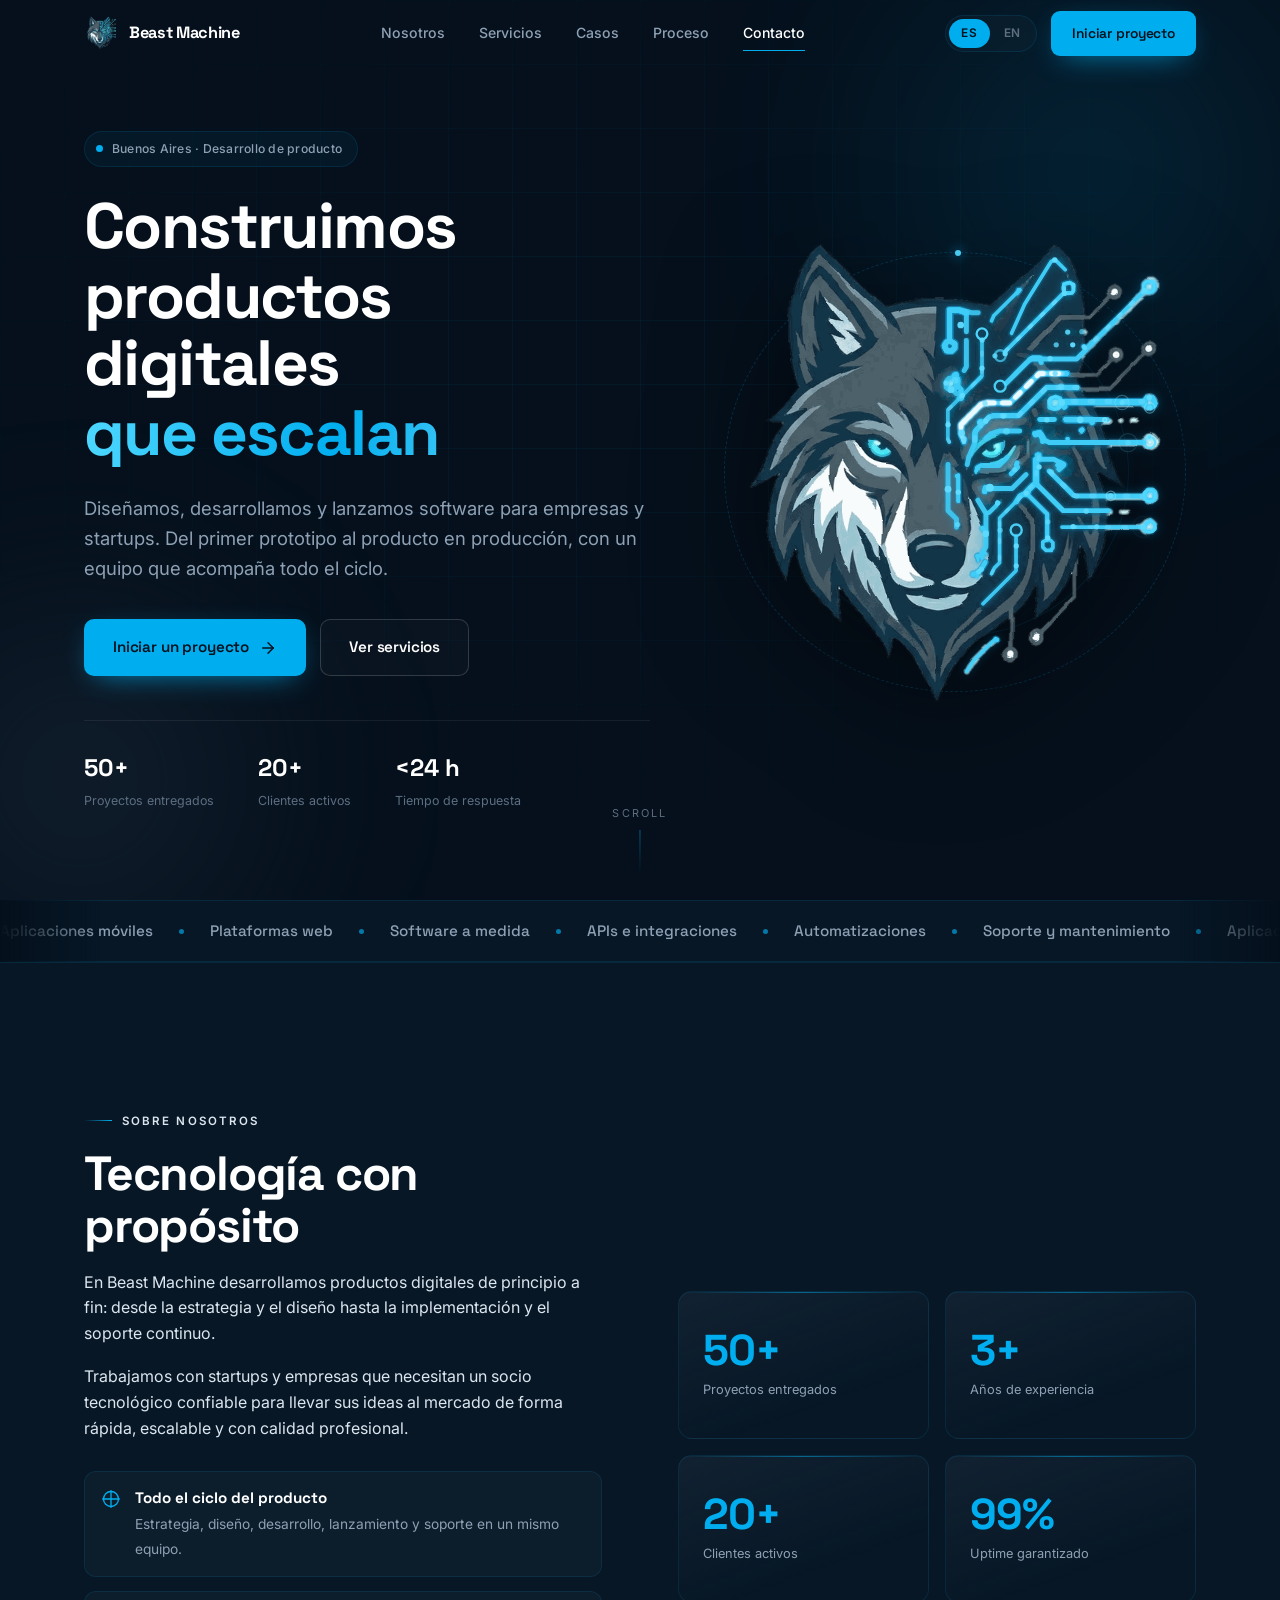
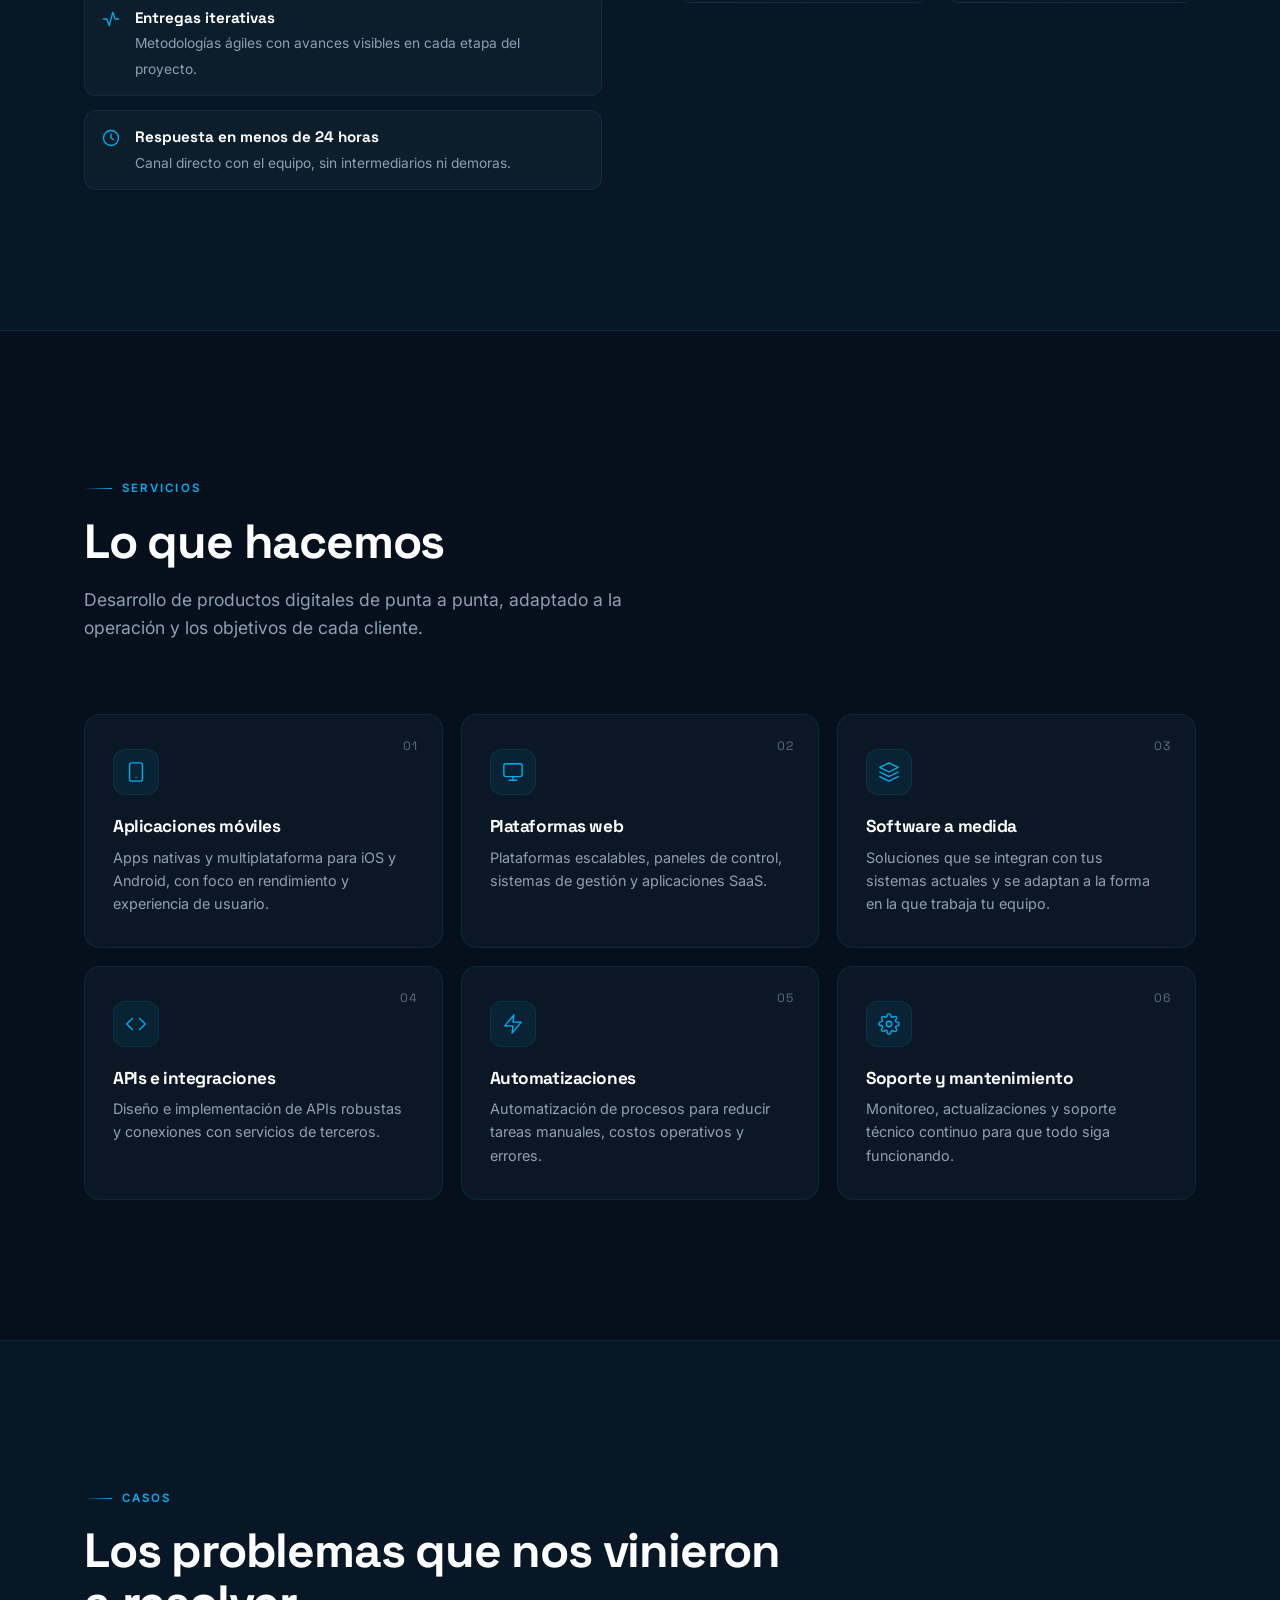
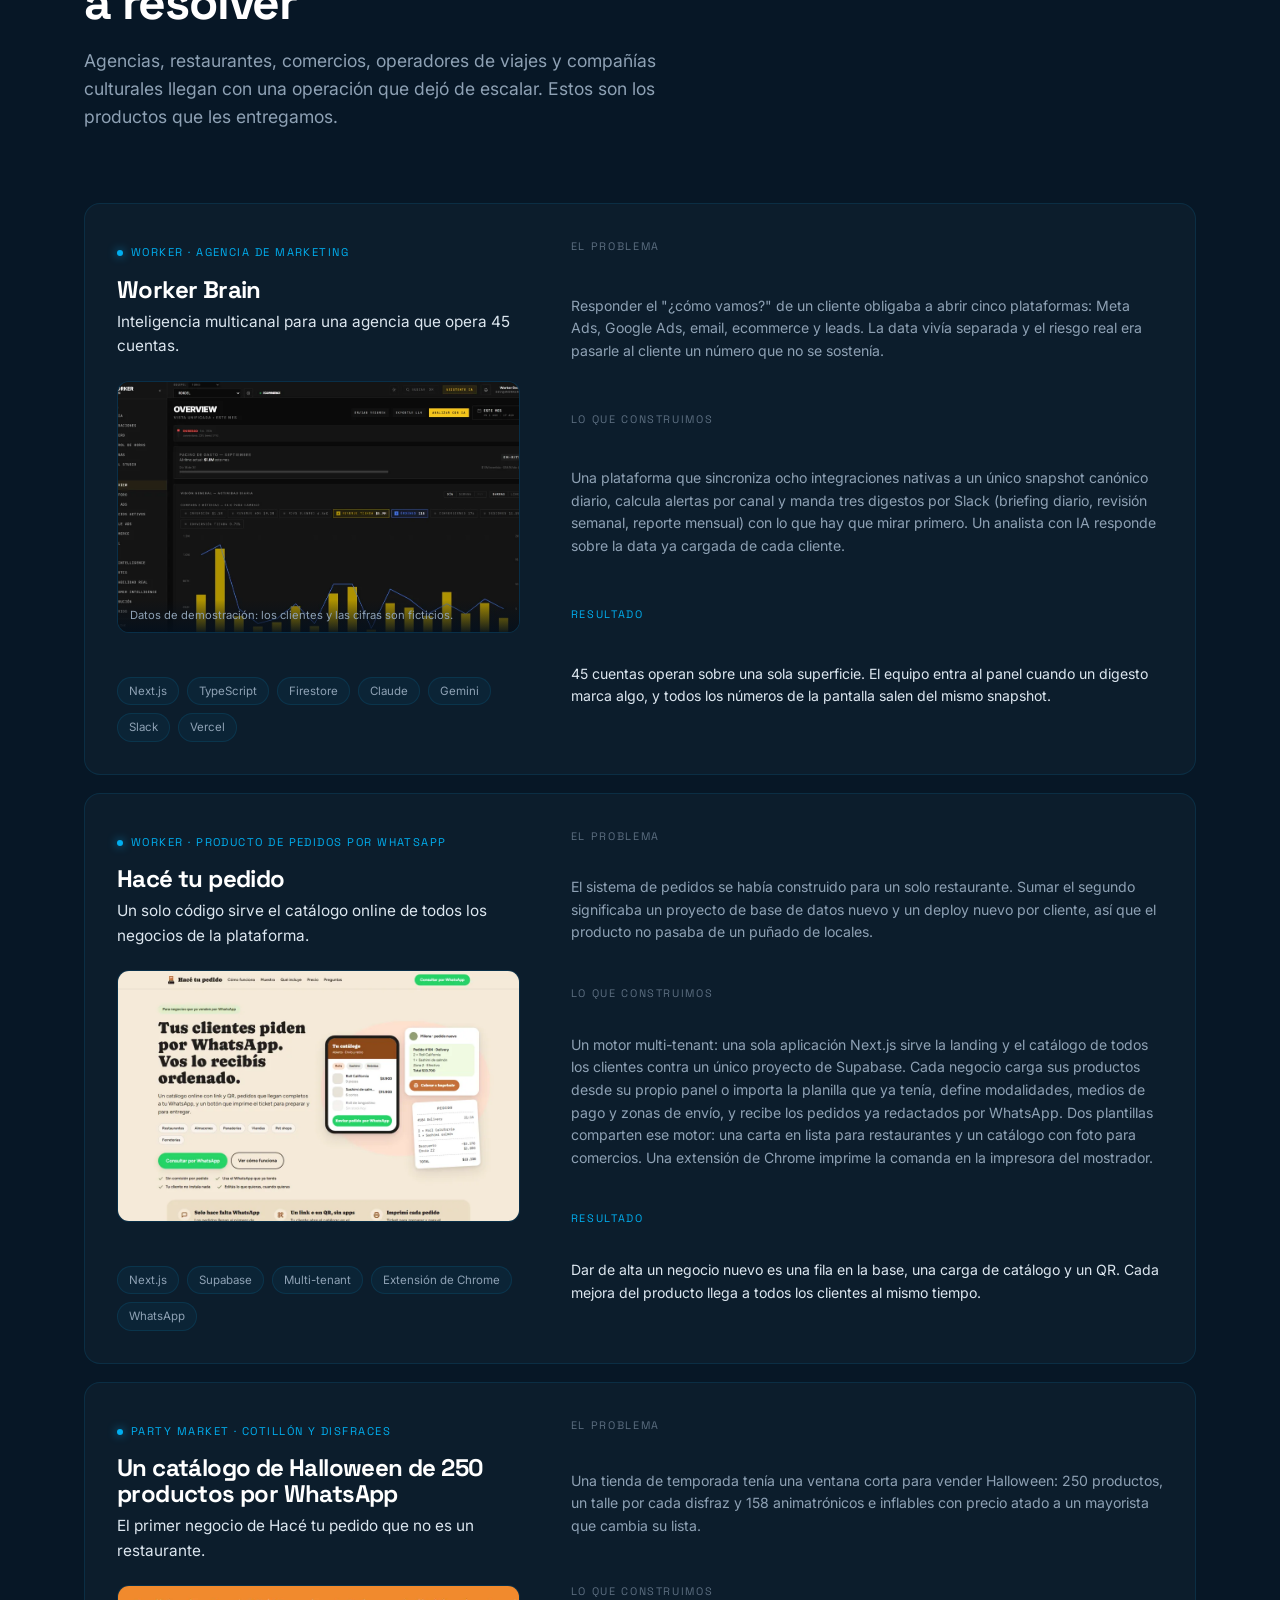
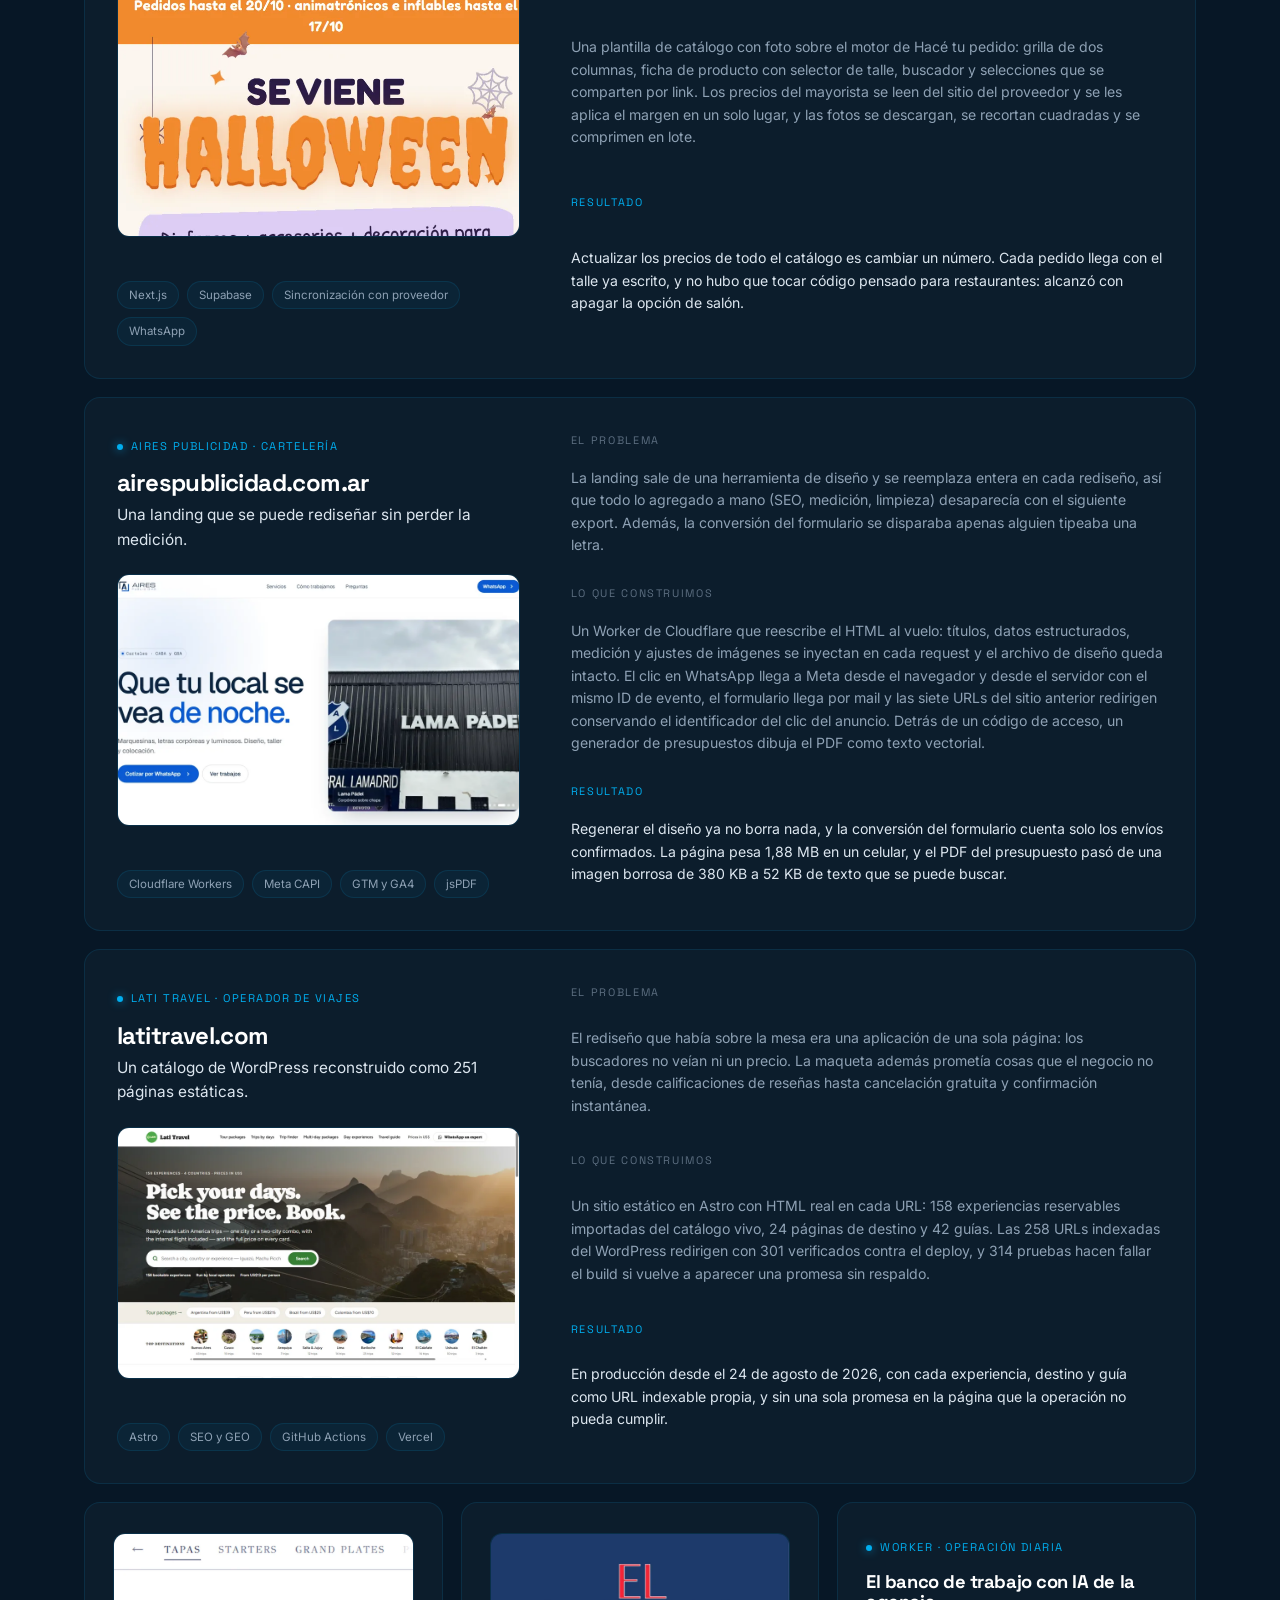
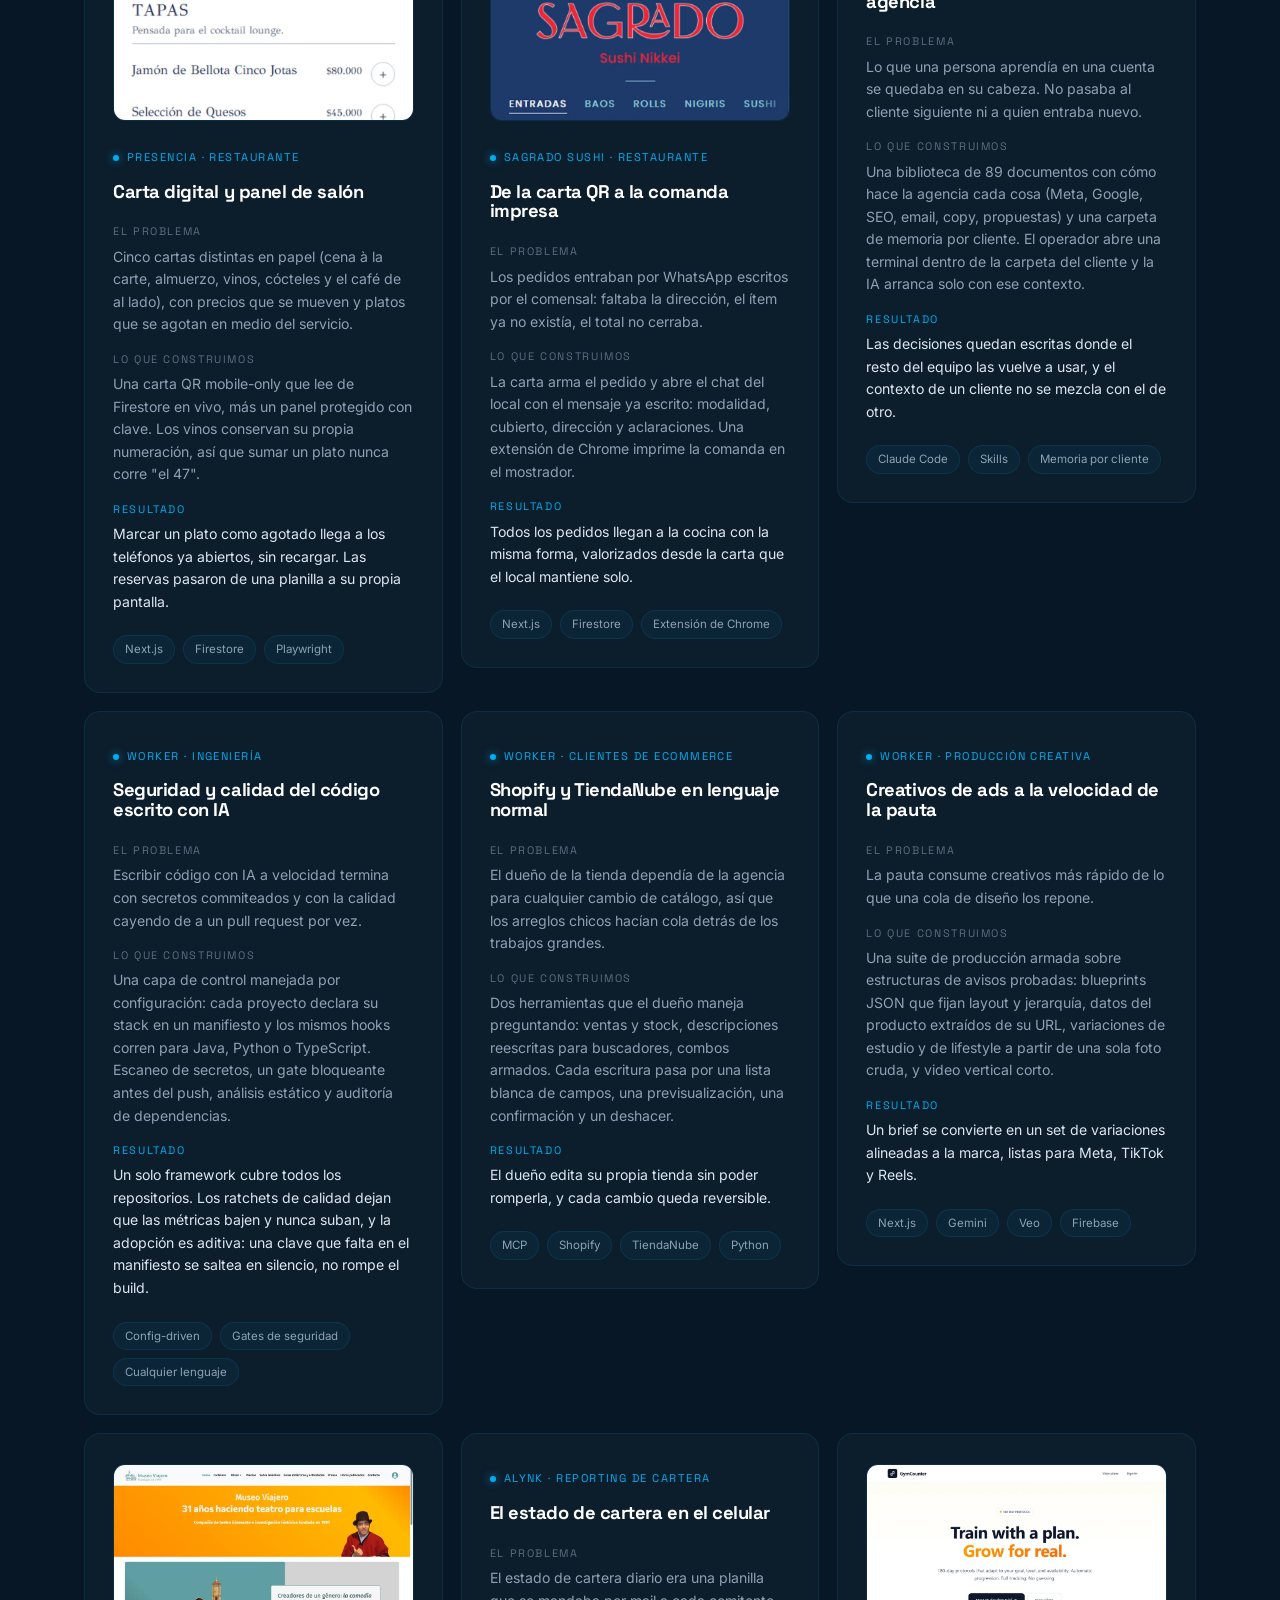
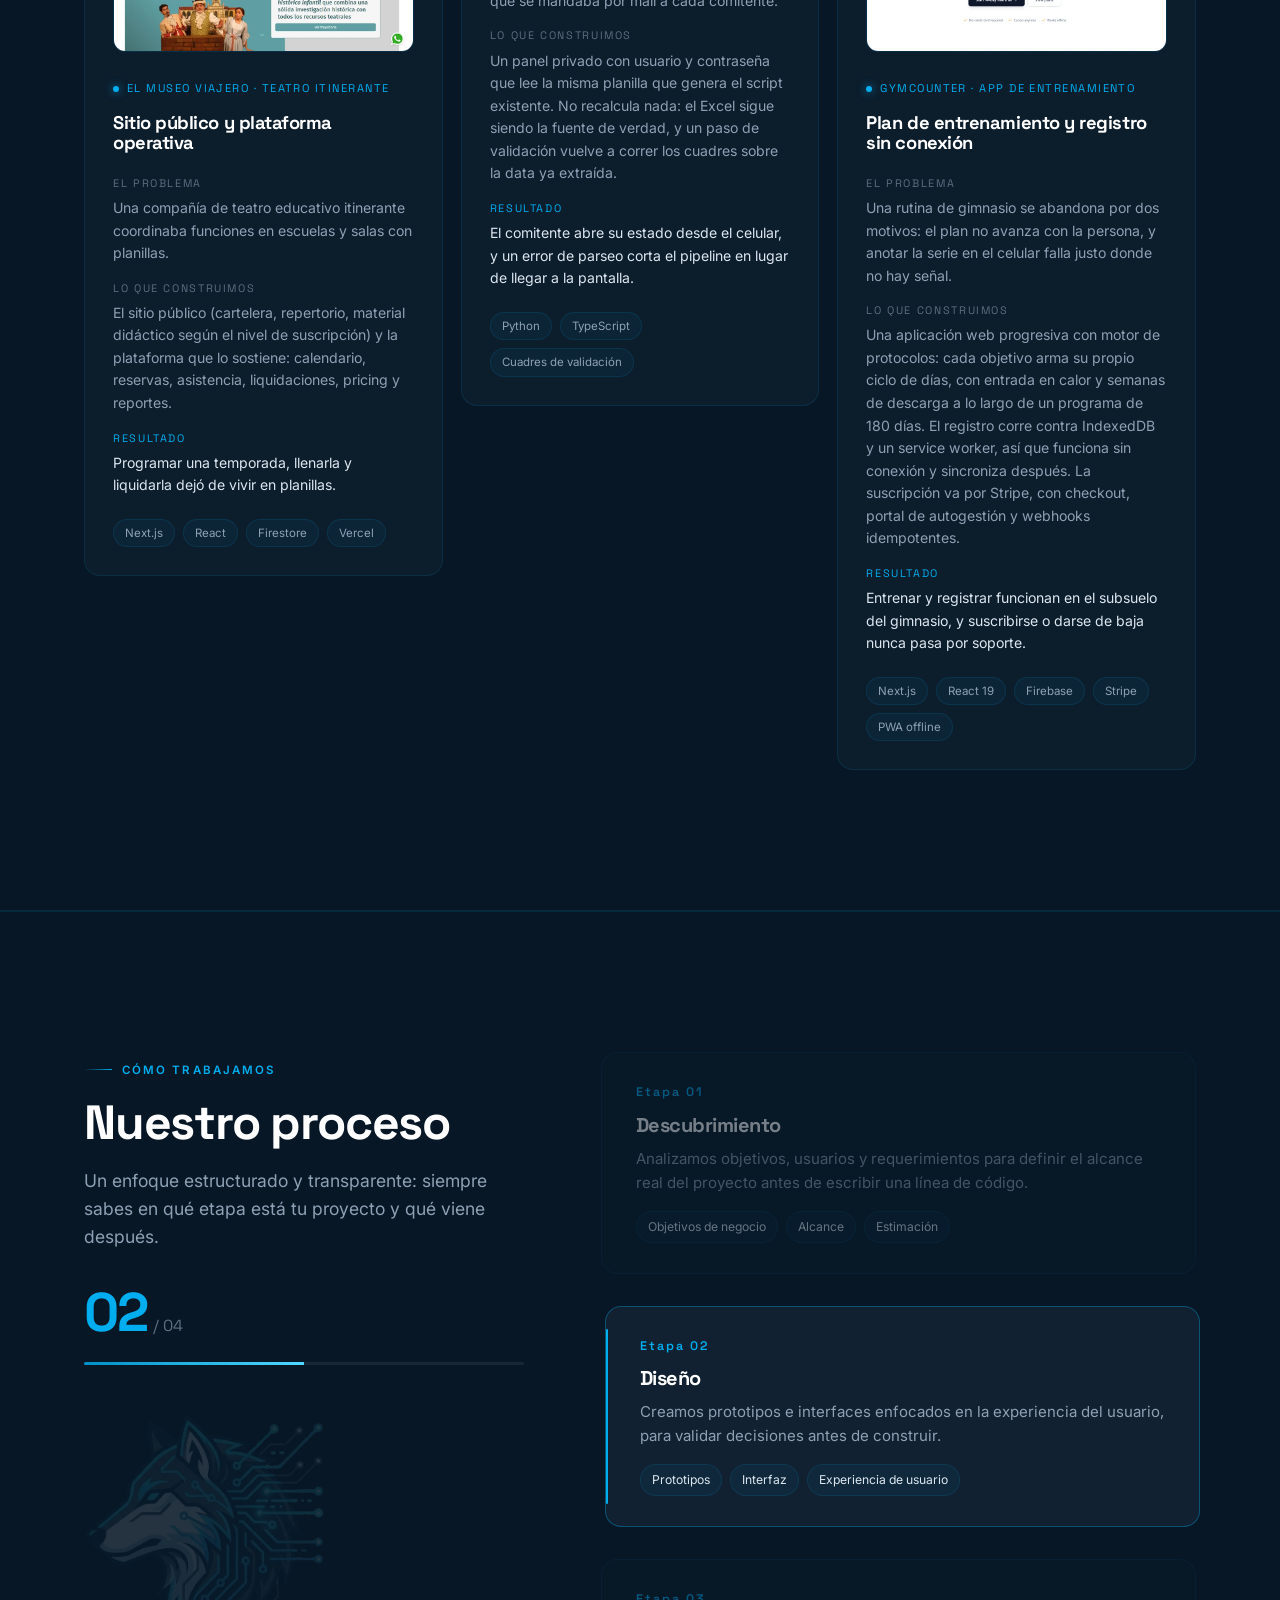
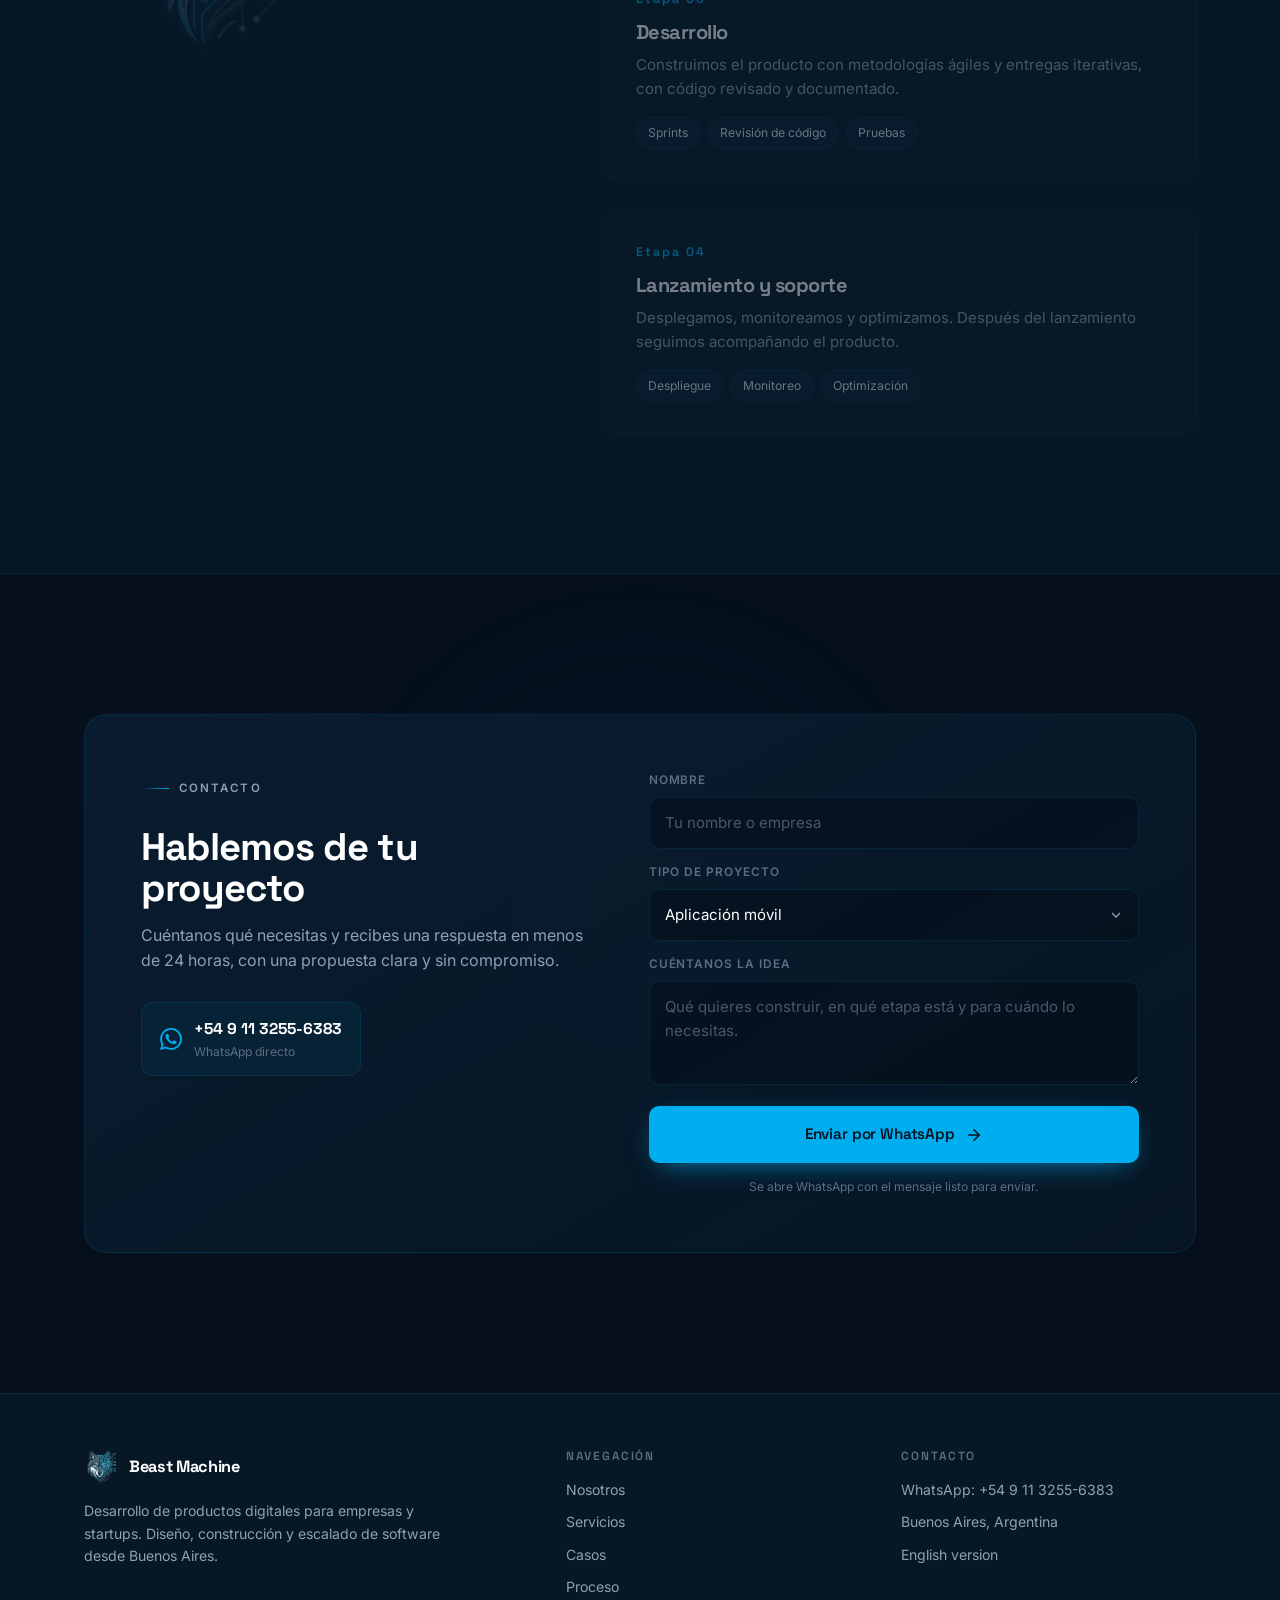
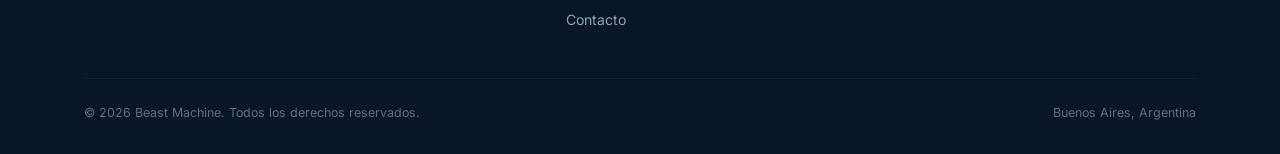
==== es/index.html @ 76bd54ea "feat(casos): Hace tu pedido, Party Market y Aires Publicidad - Comanda Directa pasa a llamarse Hace " ====
<!DOCTYPE html>
<html lang="es">
<head>
<meta charset="UTF-8">
<meta name="viewport" content="width=device-width, initial-scale=1">
<title>Beast Machine | Desarrollo de productos digitales en Buenos Aires</title>
<meta name="description" content="Beast Machine diseña, desarrolla y lanza productos digitales: aplicaciones móviles, plataformas web, software a medida, APIs y automatizaciones. Buenos Aires, Argentina.">
<link rel="canonical" href="https://beastmachine.space/es">
<link rel="alternate" hreflang="en" href="https://beastmachine.space/">
<link rel="alternate" hreflang="es" href="https://beastmachine.space/es">
<link rel="alternate" hreflang="x-default" href="https://beastmachine.space/">
<meta name="theme-color" content="#05101C">
<meta name="robots" content="index, follow, max-image-preview:large">

<meta property="og:type" content="website">
<meta property="og:locale" content="es_AR">
<meta property="og:locale:alternate" content="en_US">
<meta property="og:site_name" content="Beast Machine">
<meta property="og:url" content="https://beastmachine.space/es">
<meta property="og:title" content="Beast Machine | Productos digitales que escalan">
<meta property="og:description" content="Diseñamos, desarrollamos y lanzamos software para empresas y startups. Del prototipo al producto en producción.">
<meta property="og:image" content="https://beastmachine.space/assets/img/og-es.jpg">
<meta property="og:image:width" content="1200">
<meta property="og:image:height" content="630">
<meta name="twitter:card" content="summary_large_image">
<meta name="twitter:title" content="Beast Machine | Productos digitales que escalan">
<meta name="twitter:description" content="Diseñamos, desarrollamos y lanzamos software para empresas y startups.">
<meta name="twitter:image" content="https://beastmachine.space/assets/img/og-es.jpg">

<link rel="icon" href="/assets/img/favicon.ico" sizes="any">
<link rel="icon" type="image/png" sizes="32x32" href="/assets/img/favicon-32.png">
<link rel="icon" type="image/png" sizes="192x192" href="/assets/img/favicon-192.png">
<link rel="apple-touch-icon" href="/assets/img/apple-touch-icon.png">
<link rel="manifest" href="/site.webmanifest">

<link rel="preconnect" href="https://fonts.googleapis.com">
<link rel="preconnect" href="https://fonts.gstatic.com" crossorigin>
<link rel="preload" as="image" href="/assets/img/logo-front-base.png?v=6" type="image/png">
<link rel="preload" as="image" href="/assets/img/logo-front-circuits.svg?v=9" type="image/svg+xml">
<link href="https://fonts.googleapis.com/css2?family=Inter:wght@400;500;600&family=Space+Grotesk:wght@500;600;700&display=swap" rel="stylesheet">
<link rel="stylesheet" href="/assets/css/style.css?v=16">
<noscript><style>.reveal{opacity:1;transform:none}.step{opacity:1}</style></noscript>

<script type="application/ld+json">
{
  "@context": "https://schema.org",
  "@type": "Organization",
  "name": "Beast Machine",
  "url": "https://beastmachine.space/",
  "logo": "https://beastmachine.space/assets/img/favicon-192.png",
  "image": "https://beastmachine.space/assets/img/og-es.jpg",
  "description": "Desarrollo de productos digitales: aplicaciones móviles, plataformas web, software a medida, APIs, integraciones y automatizaciones.",
  "address": {
    "@type": "PostalAddress",
    "addressLocality": "Buenos Aires",
    "addressCountry": "AR"
  },
  "contactPoint": {
    "@type": "ContactPoint",
    "telephone": "+54-9-11-3255-6383",
    "contactType": "sales",
    "availableLanguage": ["Spanish", "English"]
  }
}
</script>
</head>
<body>

<a class="skip-link" href="#main">Ir al contenido</a>
<div class="scroll-progress" aria-hidden="true"><i></i></div>

<!-- ── NAV ─────────────────────────────────────────────────────────────── -->
<header class="nav">
  <div class="wrap">
    <a href="/es" class="brand" aria-label="Beast Machine, inicio">
      <img src="/assets/img/favicon-192.png" alt="" width="34" height="34">
      <span>Beast Machine</span>
    </a>

    <nav class="nav-menu" aria-label="Navegación principal">
      <a href="#nosotros">Nosotros</a>
      <a href="#servicios">Servicios</a>
      <a href="#casos">Casos</a>
      <a href="#proceso">Proceso</a>
      <a href="#contacto">Contacto</a>
    </nav>

    <div class="nav-side">
      <div class="lang-switch">
        <a href="/es" aria-current="true" hreflang="es">ES</a>
        <a href="/" hreflang="en">EN</a>
      </div>
      <a href="#contacto" class="btn btn-primary nav-cta">Iniciar proyecto</a>
      <button class="burger" type="button" aria-expanded="false" aria-controls="mobile-panel" aria-label="Abrir menú">
        <i></i><i></i><i></i>
      </button>
    </div>
  </div>
</header>

<div class="mobile-panel" id="mobile-panel">
  <a href="#nosotros" style="--i:0">Nosotros</a>
  <a href="#servicios" style="--i:1">Servicios</a>
  <a href="#casos" style="--i:2">Casos</a>
  <a href="#proceso" style="--i:3">Proceso</a>
  <a href="#contacto" style="--i:4">Contacto</a>
  <div class="mobile-foot">
    <div class="lang-switch">
      <a href="/es" aria-current="true" hreflang="es">ES</a>
      <a href="/" hreflang="en">EN</a>
    </div>
    <a href="https://wa.me/5491132556383" target="_blank" rel="noopener" class="btn btn-primary">WhatsApp</a>
  </div>
</div>

<main id="main">

  <!-- ── HERO ──────────────────────────────────────────────────────────── -->
  <section class="hero">
    <div class="hero-bg" aria-hidden="true">
      <div class="bg-grid"></div>
      <div class="orb orb-a"></div>
      <div class="orb orb-b"></div>
    </div>

    <div class="wrap hero-inner">
      <div class="hero-copy">
        <p class="badge hero-fade" style="--d:.1s"><span class="dot"></span> Buenos Aires · Desarrollo de producto</p>
        <h1>
          <span class="line" style="--i:0"><span>Construimos</span></span>
          <span class="line" style="--i:1"><span>productos digitales</span></span>
          <span class="line" style="--i:2"><span class="gradient-text">que escalan</span></span>
        </h1>
        <p class="hero-lead hero-fade" style="--d:.55s">Diseñamos, desarrollamos y lanzamos software para empresas y startups. Del primer prototipo al producto en producción, con un equipo que acompaña todo el ciclo.</p>
        <div class="hero-actions hero-fade" style="--d:.7s">
          <a href="#contacto" class="btn btn-primary">
            Iniciar un proyecto
            <svg viewBox="0 0 24 24" fill="none" stroke="currentColor" stroke-width="2" stroke-linecap="round" stroke-linejoin="round"><path d="M5 12h14"/><path d="m12 5 7 7-7 7"/></svg>
          </a>
          <a href="#servicios" class="btn btn-ghost">Ver servicios</a>
        </div>
        <div class="hero-meta hero-fade" style="--d:.85s">
          <div><strong>50+</strong><span>Proyectos entregados</span></div>
          <div><strong>20+</strong><span>Clientes activos</span></div>
          <div><strong>&lt;24 h</strong><span>Tiempo de respuesta</span></div>
        </div>
      </div>

      <div class="hero-visual hero-fade" style="--d:.3s" aria-hidden="true">
        <div class="halo"></div>
        <div class="ring"></div>
        <div class="ring r2"></div>
        <div class="mark hero-mark">
          <svg class="mark-art" viewBox="0 0 559 625" aria-hidden="true" focusable="false">
            <defs>
              <filter id="fur" x="-8%" y="-8%" width="116%" height="116%" color-interpolation-filters="sRGB">
                <feTurbulence type="fractalNoise" baseFrequency="0.006 0.013" numOctaves="2" seed="7" result="noise">
                  <animate attributeName="baseFrequency" dur="13s" repeatCount="indefinite"
                           values="0.006 0.013;0.010 0.019;0.005 0.011;0.006 0.013"
                           calcMode="spline" keyTimes="0;0.34;0.7;1"
                           keySplines=".45 0 .55 1;.45 0 .55 1;.45 0 .55 1"/>
                </feTurbulence>
                <feDisplacementMap in="SourceGraphic" in2="noise" xChannelSelector="R" yChannelSelector="G">
                  <animate attributeName="scale" dur="7s" repeatCount="indefinite"
                           values="5;11;6.5;5" calcMode="spline" keyTimes="0;0.4;0.72;1"
                           keySplines=".45 0 .55 1;.45 0 .55 1;.45 0 .55 1"/>
                </feDisplacementMap>
              </filter>
            </defs>
            <g class="mark-organic">
              <image class="mark-base" href="/assets/img/logo-front-base.png?v=6" width="559" height="625"/>
              <image class="mark-eyes" href="/assets/img/logo-front-eyes.png?v=6" width="559" height="625"/>
            </g>
          </svg>
          <img class="mark-circuits" src="/assets/img/logo-front-circuits.svg?v=9" alt="" width="559" height="625" aria-hidden="true">
        </div>
      </div>
    </div>

    <div class="scroll-cue" aria-hidden="true">
      <span>Scroll</span>
      <span class="rail"></span>
    </div>
  </section>

  <!-- ── MARQUEE ───────────────────────────────────────────────────────── -->
  <div class="marquee" aria-hidden="true">
    <div class="marquee-track">
      <ul>
        <li>Aplicaciones móviles</li>
        <li>Plataformas web</li>
        <li>Software a medida</li>
        <li>APIs e integraciones</li>
        <li>Automatizaciones</li>
        <li>Soporte y mantenimiento</li>
      </ul>
    </div>
  </div>

  <!-- ── NOSOTROS ──────────────────────────────────────────────────────── -->
  <section class="about" id="nosotros">
    <div class="wrap about-grid">
      <div class="about-copy reveal">
        <p class="eyebrow">Sobre nosotros</p>
        <h2 class="section-title">Tecnología con propósito</h2>
        <p>En Beast Machine desarrollamos productos digitales de principio a fin: desde la estrategia y el diseño hasta la implementación y el soporte continuo.</p>
        <p>Trabajamos con startups y empresas que necesitan un socio tecnológico confiable para llevar sus ideas al mercado de forma rápida, escalable y con calidad profesional.</p>

        <div class="pillars">
          <div class="pillar">
            <svg viewBox="0 0 24 24" aria-hidden="true"><path d="M12 2v20"/><path d="M2 12h20"/><circle cx="12" cy="12" r="9"/></svg>
            <div>
              <b>Todo el ciclo del producto</b>
              <span>Estrategia, diseño, desarrollo, lanzamiento y soporte en un mismo equipo.</span>
            </div>
          </div>
          <div class="pillar">
            <svg viewBox="0 0 24 24" aria-hidden="true"><path d="M3 12h4l3 8 4-16 3 8h4"/></svg>
            <div>
              <b>Entregas iterativas</b>
              <span>Metodologías ágiles con avances visibles en cada etapa del proyecto.</span>
            </div>
          </div>
          <div class="pillar">
            <svg viewBox="0 0 24 24" aria-hidden="true"><circle cx="12" cy="12" r="9"/><path d="M12 7v5l3 2"/></svg>
            <div>
              <b>Respuesta en menos de 24 horas</b>
              <span>Canal directo con el equipo, sin intermediarios ni demoras.</span>
            </div>
          </div>
        </div>
      </div>

      <div class="stats reveal" style="--i:1">
        <div class="stat">
          <b data-count="50" data-suffix="+">50+</b>
          <span>Proyectos entregados</span>
        </div>
        <div class="stat">
          <b data-count="3" data-suffix="+">3+</b>
          <span>Años de experiencia</span>
        </div>
        <div class="stat">
          <b data-count="20" data-suffix="+">20+</b>
          <span>Clientes activos</span>
        </div>
        <div class="stat">
          <b data-count="99" data-suffix="%">99%</b>
          <span>Uptime garantizado</span>
        </div>
      </div>
    </div>
  </section>

  <!-- ── SERVICIOS ─────────────────────────────────────────────────────── -->
  <section id="servicios">
    <div class="wrap">
      <div class="section-head reveal">
        <p class="eyebrow">Servicios</p>
        <h2 class="section-title">Lo que hacemos</h2>
        <p class="section-lead">Desarrollo de productos digitales de punta a punta, adaptado a la operación y los objetivos de cada cliente.</p>
      </div>

      <div class="services-grid">
        <article class="card reveal" style="--i:0">
          <span class="card-index">01</span>
          <div class="card-icon"><svg viewBox="0 0 24 24" aria-hidden="true"><rect x="5" y="2" width="14" height="20" rx="2.5"/><path d="M12 18h.01"/></svg></div>
          <h3>Aplicaciones móviles</h3>
          <p>Apps nativas y multiplataforma para iOS y Android, con foco en rendimiento y experiencia de usuario.</p>
        </article>

        <article class="card reveal" style="--i:1">
          <span class="card-index">02</span>
          <div class="card-icon"><svg viewBox="0 0 24 24" aria-hidden="true"><rect x="2" y="3" width="20" height="14" rx="2.5"/><path d="M8 21h8"/><path d="M12 17v4"/></svg></div>
          <h3>Plataformas web</h3>
          <p>Plataformas escalables, paneles de control, sistemas de gestión y aplicaciones SaaS.</p>
        </article>

        <article class="card reveal" style="--i:2">
          <span class="card-index">03</span>
          <div class="card-icon"><svg viewBox="0 0 24 24" aria-hidden="true"><path d="M12 2 2 7l10 5 10-5-10-5z"/><path d="m2 17 10 5 10-5"/><path d="m2 12 10 5 10-5"/></svg></div>
          <h3>Software a medida</h3>
          <p>Soluciones que se integran con tus sistemas actuales y se adaptan a la forma en la que trabaja tu equipo.</p>
        </article>

        <article class="card reveal" style="--i:0">
          <span class="card-index">04</span>
          <div class="card-icon"><svg viewBox="0 0 24 24" aria-hidden="true"><path d="m16 18 6-6-6-6"/><path d="M8 6l-6 6 6 6"/></svg></div>
          <h3>APIs e integraciones</h3>
          <p>Diseño e implementación de APIs robustas y conexiones con servicios de terceros.</p>
        </article>

        <article class="card reveal" style="--i:1">
          <span class="card-index">05</span>
          <div class="card-icon"><svg viewBox="0 0 24 24" aria-hidden="true"><path d="M13 2 3 14h9l-1 8 10-12h-9l1-8z"/></svg></div>
          <h3>Automatizaciones</h3>
          <p>Automatización de procesos para reducir tareas manuales, costos operativos y errores.</p>
        </article>

        <article class="card reveal" style="--i:2">
          <span class="card-index">06</span>
          <div class="card-icon"><svg viewBox="0 0 24 24" aria-hidden="true"><circle cx="12" cy="12" r="3"/><path d="M19.4 15a1.65 1.65 0 0 0 .33 1.82l.06.06a2 2 0 1 1-2.83 2.83l-.06-.06a1.65 1.65 0 0 0-2.82 1.18V21a2 2 0 1 1-4 0v-.09A1.65 1.65 0 0 0 7.26 19.4l-.06.06a2 2 0 1 1-2.83-2.83l.06-.06A1.65 1.65 0 0 0 3.25 13.7H3a2 2 0 1 1 0-4h.09A1.65 1.65 0 0 0 4.6 7.26l-.06-.06a2 2 0 1 1 2.83-2.83l.06.06A1.65 1.65 0 0 0 10 3.25V3a2 2 0 1 1 4 0v.09a1.65 1.65 0 0 0 2.82 1.18l.06-.06a2 2 0 1 1 2.83 2.83l-.06.06A1.65 1.65 0 0 0 20.75 10H21a2 2 0 1 1 0 4h-.09a1.65 1.65 0 0 0-1.51 1z"/></svg></div>
          <h3>Soporte y mantenimiento</h3>
          <p>Monitoreo, actualizaciones y soporte técnico continuo para que todo siga funcionando.</p>
        </article>
      </div>
    </div>
  </section>

  <!-- ── CASOS ─────────────────────────────────────────────────────────── -->
  <section class="work" id="casos">
    <div class="wrap">
      <div class="section-head reveal">
        <p class="eyebrow">Casos</p>
        <h2 class="section-title">Los problemas que nos vinieron a resolver</h2>
        <p class="section-lead">Agencias, restaurantes, comercios, operadores de viajes y compañías culturales llegan con una operación que dejó de escalar. Estos son los productos que les entregamos.</p>
      </div>

      <div class="cases-featured">

        <article class="card case case-lg reveal">
          <header class="case-head">
            <span class="case-client">Worker · agencia de marketing</span>
            <h3>Worker Brain</h3>
            <p class="case-kicker">Inteligencia multicanal para una agencia que opera 45 cuentas.</p>
          </header>
          <figure class="case-media">
            <img src="/assets/img/cases/brain.webp?v=1" alt="El panel de Worker Brain: la barra de canales a la izquierda y la vista unificada con el pacing de gasto y las métricas del mes" width="1120" height="630" loading="lazy" decoding="async">
            <figcaption>Datos de demostración: los clientes y las cifras son ficticios.</figcaption>
          </figure>
          <dl class="case-body">
            <div>
              <dt>El problema</dt>
              <dd>Responder el "¿cómo vamos?" de un cliente obligaba a abrir cinco plataformas: Meta Ads, Google Ads, email, ecommerce y leads. La data vivía separada y el riesgo real era pasarle al cliente un número que no se sostenía.</dd>
            </div>
            <div>
              <dt>Lo que construimos</dt>
              <dd>Una plataforma que sincroniza ocho integraciones nativas a un único snapshot canónico diario, calcula alertas por canal y manda tres digestos por Slack (briefing diario, revisión semanal, reporte mensual) con lo que hay que mirar primero. Un analista con IA responde sobre la data ya cargada de cada cliente.</dd>
            </div>
            <div class="case-result">
              <dt>Resultado</dt>
              <dd>45 cuentas operan sobre una sola superficie. El equipo entra al panel cuando un digesto marca algo, y todos los números de la pantalla salen del mismo snapshot.</dd>
            </div>
          </dl>
          <ul class="case-tags">
            <li>Next.js</li><li>TypeScript</li><li>Firestore</li><li>Claude</li><li>Gemini</li><li>Slack</li><li>Vercel</li>
          </ul>
        </article>

        <article class="card case case-lg reveal">
          <header class="case-head">
            <span class="case-client">Worker · producto de pedidos por WhatsApp</span>
            <h3>Hacé tu pedido</h3>
            <p class="case-kicker">Un solo código sirve el catálogo online de todos los negocios de la plataforma.</p>
          </header>
          <figure class="case-media">
            <img src="/assets/img/cases/hacetupedido.webp?v=1" alt="La landing de Hacé tu pedido: el catálogo online, el pedido que llega por WhatsApp y el ticket impreso" width="960" height="600" loading="lazy" decoding="async">
          </figure>
          <dl class="case-body">
            <div>
              <dt>El problema</dt>
              <dd>El sistema de pedidos se había construido para un solo restaurante. Sumar el segundo significaba un proyecto de base de datos nuevo y un deploy nuevo por cliente, así que el producto no pasaba de un puñado de locales.</dd>
            </div>
            <div>
              <dt>Lo que construimos</dt>
              <dd>Un motor multi-tenant: una sola aplicación Next.js sirve la landing y el catálogo de todos los clientes contra un único proyecto de Supabase. Cada negocio carga sus productos desde su propio panel o importa la planilla que ya tenía, define modalidades, medios de pago y zonas de envío, y recibe los pedidos ya redactados por WhatsApp. Dos plantillas comparten ese motor: una carta en lista para restaurantes y un catálogo con foto para comercios. Una extensión de Chrome imprime la comanda en la impresora del mostrador.</dd>
            </div>
            <div class="case-result">
              <dt>Resultado</dt>
              <dd>Dar de alta un negocio nuevo es una fila en la base, una carga de catálogo y un QR. Cada mejora del producto llega a todos los clientes al mismo tiempo.</dd>
            </div>
          </dl>
          <ul class="case-tags">
            <li>Next.js</li><li>Supabase</li><li>Multi-tenant</li><li>Extensión de Chrome</li><li>WhatsApp</li>
          </ul>
        </article>

        <article class="card case case-lg reveal">
          <header class="case-head">
            <span class="case-client">Party Market · cotillón y disfraces</span>
            <h3>Un catálogo de Halloween de 250 productos por WhatsApp</h3>
            <p class="case-kicker">El primer negocio de Hacé tu pedido que no es un restaurante.</p>
          </header>
          <figure class="case-media">
            <img src="/assets/img/cases/partymarket.webp?v=1" alt="El catálogo de Party Market en un celular: el banner de Halloween, el descuento en efectivo y el buscador de productos" width="798" height="1792" loading="lazy" decoding="async">
          </figure>
          <dl class="case-body">
            <div>
              <dt>El problema</dt>
              <dd>Una tienda de temporada tenía una ventana corta para vender Halloween: 250 productos, un talle por cada disfraz y 158 animatrónicos e inflables con precio atado a un mayorista que cambia su lista.</dd>
            </div>
            <div>
              <dt>Lo que construimos</dt>
              <dd>Una plantilla de catálogo con foto sobre el motor de Hacé tu pedido: grilla de dos columnas, ficha de producto con selector de talle, buscador y selecciones que se comparten por link. Los precios del mayorista se leen del sitio del proveedor y se les aplica el margen en un solo lugar, y las fotos se descargan, se recortan cuadradas y se comprimen en lote.</dd>
            </div>
            <div class="case-result">
              <dt>Resultado</dt>
              <dd>Actualizar los precios de todo el catálogo es cambiar un número. Cada pedido llega con el talle ya escrito, y no hubo que tocar código pensado para restaurantes: alcanzó con apagar la opción de salón.</dd>
            </div>
          </dl>
          <ul class="case-tags">
            <li>Next.js</li><li>Supabase</li><li>Sincronización con proveedor</li><li>WhatsApp</li>
          </ul>
        </article>

        <article class="card case case-lg reveal">
          <header class="case-head">
            <span class="case-client">Aires Publicidad · cartelería</span>
            <h3>airespublicidad.com.ar</h3>
            <p class="case-kicker">Una landing que se puede rediseñar sin perder la medición.</p>
          </header>
          <figure class="case-media">
            <img src="/assets/img/cases/aires.webp?v=1" alt="La home de Aires Publicidad: el título, el botón para cotizar por WhatsApp y la foto de un cartel colocado" width="960" height="586" loading="lazy" decoding="async">
          </figure>
          <dl class="case-body">
            <div>
              <dt>El problema</dt>
              <dd>La landing sale de una herramienta de diseño y se reemplaza entera en cada rediseño, así que todo lo agregado a mano (SEO, medición, limpieza) desaparecía con el siguiente export. Además, la conversión del formulario se disparaba apenas alguien tipeaba una letra.</dd>
            </div>
            <div>
              <dt>Lo que construimos</dt>
              <dd>Un Worker de Cloudflare que reescribe el HTML al vuelo: títulos, datos estructurados, medición y ajustes de imágenes se inyectan en cada request y el archivo de diseño queda intacto. El clic en WhatsApp llega a Meta desde el navegador y desde el servidor con el mismo ID de evento, el formulario llega por mail y las siete URLs del sitio anterior redirigen conservando el identificador del clic del anuncio. Detrás de un código de acceso, un generador de presupuestos dibuja el PDF como texto vectorial.</dd>
            </div>
            <div class="case-result">
              <dt>Resultado</dt>
              <dd>Regenerar el diseño ya no borra nada, y la conversión del formulario cuenta solo los envíos confirmados. La página pesa 1,88 MB en un celular, y el PDF del presupuesto pasó de una imagen borrosa de 380 KB a 52 KB de texto que se puede buscar.</dd>
            </div>
          </dl>
          <ul class="case-tags">
            <li>Cloudflare Workers</li><li>Meta CAPI</li><li>GTM y GA4</li><li>jsPDF</li>
          </ul>
        </article>

        <article class="card case case-lg reveal">
          <header class="case-head">
            <span class="case-client">Lati Travel · operador de viajes</span>
            <h3>latitravel.com</h3>
            <p class="case-kicker">Un catálogo de WordPress reconstruido como 251 páginas estáticas.</p>
          </header>
          <figure class="case-media">
            <img src="/assets/img/cases/lati.webp?v=1" alt="Portada de Lati Travel: el buscador sobre la foto principal y los filtros de días y destino debajo" width="960" height="600" loading="lazy" decoding="async">
          </figure>
          <dl class="case-body">
            <div>
              <dt>El problema</dt>
              <dd>El rediseño que había sobre la mesa era una aplicación de una sola página: los buscadores no veían ni un precio. La maqueta además prometía cosas que el negocio no tenía, desde calificaciones de reseñas hasta cancelación gratuita y confirmación instantánea.</dd>
            </div>
            <div>
              <dt>Lo que construimos</dt>
              <dd>Un sitio estático en Astro con HTML real en cada URL: 158 experiencias reservables importadas del catálogo vivo, 24 páginas de destino y 42 guías. Las 258 URLs indexadas del WordPress redirigen con 301 verificados contra el deploy, y 314 pruebas hacen fallar el build si vuelve a aparecer una promesa sin respaldo.</dd>
            </div>
            <div class="case-result">
              <dt>Resultado</dt>
              <dd>En producción desde el 24 de agosto de 2026, con cada experiencia, destino y guía como URL indexable propia, y sin una sola promesa en la página que la operación no pueda cumplir.</dd>
            </div>
          </dl>
          <ul class="case-tags">
            <li>Astro</li><li>SEO y GEO</li><li>GitHub Actions</li><li>Vercel</li>
          </ul>
        </article>

      </div>

      <div class="cases-grid">

        <article class="card case reveal" style="--i:0">
          <figure class="case-media">
            <img src="/assets/img/cases/presencia.webp?v=2" alt="La carta de Presencia en un celular: las solapas de categoría y los primeros platos con su precio" width="798" height="1792" loading="lazy" decoding="async">
          </figure>
          <header class="case-head">
            <span class="case-client">Presencia · restaurante</span>
            <h3>Carta digital y panel de salón</h3>
          </header>
          <dl class="case-body">
            <div>
              <dt>El problema</dt>
              <dd>Cinco cartas distintas en papel (cena à la carte, almuerzo, vinos, cócteles y el café de al lado), con precios que se mueven y platos que se agotan en medio del servicio.</dd>
            </div>
            <div>
              <dt>Lo que construimos</dt>
              <dd>Una carta QR mobile-only que lee de Firestore en vivo, más un panel protegido con clave. Los vinos conservan su propia numeración, así que sumar un plato nunca corre "el 47".</dd>
            </div>
            <div class="case-result">
              <dt>Resultado</dt>
              <dd>Marcar un plato como agotado llega a los teléfonos ya abiertos, sin recargar. Las reservas pasaron de una planilla a su propia pantalla.</dd>
            </div>
          </dl>
          <ul class="case-tags"><li>Next.js</li><li>Firestore</li><li>Playwright</li></ul>
        </article>

        <article class="card case reveal" style="--i:1">
          <figure class="case-media">
            <img src="/assets/img/cases/sagrado.webp?v=2" alt="La carta de Sagrado Sushi en un celular: platos numerados con foto, precio y botón para sumarlos al pedido" width="798" height="1792" loading="lazy" decoding="async">
          </figure>
          <header class="case-head">
            <span class="case-client">Sagrado Sushi · restaurante</span>
            <h3>De la carta QR a la comanda impresa</h3>
          </header>
          <dl class="case-body">
            <div>
              <dt>El problema</dt>
              <dd>Los pedidos entraban por WhatsApp escritos por el comensal: faltaba la dirección, el ítem ya no existía, el total no cerraba.</dd>
            </div>
            <div>
              <dt>Lo que construimos</dt>
              <dd>La carta arma el pedido y abre el chat del local con el mensaje ya escrito: modalidad, cubierto, dirección y aclaraciones. Una extensión de Chrome imprime la comanda en el mostrador.</dd>
            </div>
            <div class="case-result">
              <dt>Resultado</dt>
              <dd>Todos los pedidos llegan a la cocina con la misma forma, valorizados desde la carta que el local mantiene solo.</dd>
            </div>
          </dl>
          <ul class="case-tags"><li>Next.js</li><li>Firestore</li><li>Extensión de Chrome</li></ul>
        </article>

        <article class="card case reveal" style="--i:2">
          <header class="case-head">
            <span class="case-client">Worker · operación diaria</span>
            <h3>El banco de trabajo con IA de la agencia</h3>
          </header>
          <dl class="case-body">
            <div>
              <dt>El problema</dt>
              <dd>Lo que una persona aprendía en una cuenta se quedaba en su cabeza. No pasaba al cliente siguiente ni a quien entraba nuevo.</dd>
            </div>
            <div>
              <dt>Lo que construimos</dt>
              <dd>Una biblioteca de 89 documentos con cómo hace la agencia cada cosa (Meta, Google, SEO, email, copy, propuestas) y una carpeta de memoria por cliente. El operador abre una terminal dentro de la carpeta del cliente y la IA arranca solo con ese contexto.</dd>
            </div>
            <div class="case-result">
              <dt>Resultado</dt>
              <dd>Las decisiones quedan escritas donde el resto del equipo las vuelve a usar, y el contexto de un cliente no se mezcla con el de otro.</dd>
            </div>
          </dl>
          <ul class="case-tags"><li>Claude Code</li><li>Skills</li><li>Memoria por cliente</li></ul>
        </article>

        <article class="card case reveal" style="--i:0">
          <header class="case-head">
            <span class="case-client">Worker · ingeniería</span>
            <h3>Seguridad y calidad del código escrito con IA</h3>
          </header>
          <dl class="case-body">
            <div>
              <dt>El problema</dt>
              <dd>Escribir código con IA a velocidad termina con secretos commiteados y con la calidad cayendo de a un pull request por vez.</dd>
            </div>
            <div>
              <dt>Lo que construimos</dt>
              <dd>Una capa de control manejada por configuración: cada proyecto declara su stack en un manifiesto y los mismos hooks corren para Java, Python o TypeScript. Escaneo de secretos, un gate bloqueante antes del push, análisis estático y auditoría de dependencias.</dd>
            </div>
            <div class="case-result">
              <dt>Resultado</dt>
              <dd>Un solo framework cubre todos los repositorios. Los ratchets de calidad dejan que las métricas bajen y nunca suban, y la adopción es aditiva: una clave que falta en el manifiesto se saltea en silencio, no rompe el build.</dd>
            </div>
          </dl>
          <ul class="case-tags"><li>Config-driven</li><li>Gates de seguridad</li><li>Cualquier lenguaje</li></ul>
        </article>

        <article class="card case reveal" style="--i:1">
          <header class="case-head">
            <span class="case-client">Worker · clientes de ecommerce</span>
            <h3>Shopify y TiendaNube en lenguaje normal</h3>
          </header>
          <dl class="case-body">
            <div>
              <dt>El problema</dt>
              <dd>El dueño de la tienda dependía de la agencia para cualquier cambio de catálogo, así que los arreglos chicos hacían cola detrás de los trabajos grandes.</dd>
            </div>
            <div>
              <dt>Lo que construimos</dt>
              <dd>Dos herramientas que el dueño maneja preguntando: ventas y stock, descripciones reescritas para buscadores, combos armados. Cada escritura pasa por una lista blanca de campos, una previsualización, una confirmación y un deshacer.</dd>
            </div>
            <div class="case-result">
              <dt>Resultado</dt>
              <dd>El dueño edita su propia tienda sin poder romperla, y cada cambio queda reversible.</dd>
            </div>
          </dl>
          <ul class="case-tags"><li>MCP</li><li>Shopify</li><li>TiendaNube</li><li>Python</li></ul>
        </article>

        <article class="card case reveal" style="--i:2">
          <header class="case-head">
            <span class="case-client">Worker · producción creativa</span>
            <h3>Creativos de ads a la velocidad de la pauta</h3>
          </header>
          <dl class="case-body">
            <div>
              <dt>El problema</dt>
              <dd>La pauta consume creativos más rápido de lo que una cola de diseño los repone.</dd>
            </div>
            <div>
              <dt>Lo que construimos</dt>
              <dd>Una suite de producción armada sobre estructuras de avisos probadas: blueprints JSON que fijan layout y jerarquía, datos del producto extraídos de su URL, variaciones de estudio y de lifestyle a partir de una sola foto cruda, y video vertical corto.</dd>
            </div>
            <div class="case-result">
              <dt>Resultado</dt>
              <dd>Un brief se convierte en un set de variaciones alineadas a la marca, listas para Meta, TikTok y Reels.</dd>
            </div>
          </dl>
          <ul class="case-tags"><li>Next.js</li><li>Gemini</li><li>Veo</li><li>Firebase</li></ul>
        </article>

        <article class="card case reveal" style="--i:0">
          <figure class="case-media">
            <img src="/assets/img/cases/museo.webp?v=1" alt="Portada de El Museo Viajero, con la navegación de cartelera y la presentación de la compañía" width="960" height="600" loading="lazy" decoding="async">
          </figure>
          <header class="case-head">
            <span class="case-client">El Museo Viajero · teatro itinerante</span>
            <h3>Sitio público y plataforma operativa</h3>
          </header>
          <dl class="case-body">
            <div>
              <dt>El problema</dt>
              <dd>Una compañía de teatro educativo itinerante coordinaba funciones en escuelas y salas con planillas.</dd>
            </div>
            <div>
              <dt>Lo que construimos</dt>
              <dd>El sitio público (cartelera, repertorio, material didáctico según el nivel de suscripción) y la plataforma que lo sostiene: calendario, reservas, asistencia, liquidaciones, pricing y reportes.</dd>
            </div>
            <div class="case-result">
              <dt>Resultado</dt>
              <dd>Programar una temporada, llenarla y liquidarla dejó de vivir en planillas.</dd>
            </div>
          </dl>
          <ul class="case-tags"><li>Next.js</li><li>React</li><li>Firestore</li><li>Vercel</li></ul>
        </article>

        <article class="card case reveal" style="--i:1">
          <header class="case-head">
            <span class="case-client">Alynk · reporting de cartera</span>
            <h3>El estado de cartera en el celular</h3>
          </header>
          <dl class="case-body">
            <div>
              <dt>El problema</dt>
              <dd>El estado de cartera diario era una planilla que se mandaba por mail a cada comitente.</dd>
            </div>
            <div>
              <dt>Lo que construimos</dt>
              <dd>Un panel privado con usuario y contraseña que lee la misma planilla que genera el script existente. No recalcula nada: el Excel sigue siendo la fuente de verdad, y un paso de validación vuelve a correr los cuadres sobre la data ya extraída.</dd>
            </div>
            <div class="case-result">
              <dt>Resultado</dt>
              <dd>El comitente abre su estado desde el celular, y un error de parseo corta el pipeline en lugar de llegar a la pantalla.</dd>
            </div>
          </dl>
          <ul class="case-tags"><li>Python</li><li>TypeScript</li><li>Cuadres de validación</li></ul>
        </article>

        <article class="card case reveal" style="--i:2">
          <figure class="case-media">
            <img src="/assets/img/cases/gymcounter.webp?v=2" alt="La portada de GymCounter: el protocolo de 180 días, la prueba gratuita y el aviso de que funciona sin conexión" width="960" height="600" loading="lazy" decoding="async">
          </figure>
          <header class="case-head">
            <span class="case-client">GymCounter · app de entrenamiento</span>
            <h3>Plan de entrenamiento y registro sin conexión</h3>
          </header>
          <dl class="case-body">
            <div>
              <dt>El problema</dt>
              <dd>Una rutina de gimnasio se abandona por dos motivos: el plan no avanza con la persona, y anotar la serie en el celular falla justo donde no hay señal.</dd>
            </div>
            <div>
              <dt>Lo que construimos</dt>
              <dd>Una aplicación web progresiva con motor de protocolos: cada objetivo arma su propio ciclo de días, con entrada en calor y semanas de descarga a lo largo de un programa de 180 días. El registro corre contra IndexedDB y un service worker, así que funciona sin conexión y sincroniza después. La suscripción va por Stripe, con checkout, portal de autogestión y webhooks idempotentes.</dd>
            </div>
            <div class="case-result">
              <dt>Resultado</dt>
              <dd>Entrenar y registrar funcionan en el subsuelo del gimnasio, y suscribirse o darse de baja nunca pasa por soporte.</dd>
            </div>
          </dl>
          <ul class="case-tags"><li>Next.js</li><li>React 19</li><li>Firebase</li><li>Stripe</li><li>PWA offline</li></ul>
        </article>

      </div>
    </div>
  </section>

  <!-- ── PROCESO ───────────────────────────────────────────────────────── -->
  <section class="process" id="proceso">
    <div class="wrap process-layout">
      <div class="process-sticky">
        <div class="reveal">
          <p class="eyebrow">Cómo trabajamos</p>
          <h2 class="section-title">Nuestro proceso</h2>
          <p class="section-lead">Un enfoque estructurado y transparente: siempre sabes en qué etapa está tu proyecto y qué viene después.</p>
          <p class="process-counter" aria-hidden="true"><b>01</b> / 04</p>
          <div class="process-rail" aria-hidden="true"><i></i></div>
          <img class="process-mark" src="/assets/img/logo-side-mark.webp" alt="" width="599" height="600" loading="lazy" aria-hidden="true">
        </div>
      </div>

      <div class="steps">
        <article class="step">
          <span class="step-num">Etapa 01</span>
          <h3>Descubrimiento</h3>
          <p>Analizamos objetivos, usuarios y requerimientos para definir el alcance real del proyecto antes de escribir una línea de código.</p>
          <ul><li>Objetivos de negocio</li><li>Alcance</li><li>Estimación</li></ul>
        </article>

        <article class="step">
          <span class="step-num">Etapa 02</span>
          <h3>Diseño</h3>
          <p>Creamos prototipos e interfaces enfocados en la experiencia del usuario, para validar decisiones antes de construir.</p>
          <ul><li>Prototipos</li><li>Interfaz</li><li>Experiencia de usuario</li></ul>
        </article>

        <article class="step">
          <span class="step-num">Etapa 03</span>
          <h3>Desarrollo</h3>
          <p>Construimos el producto con metodologías ágiles y entregas iterativas, con código revisado y documentado.</p>
          <ul><li>Sprints</li><li>Revisión de código</li><li>Pruebas</li></ul>
        </article>

        <article class="step">
          <span class="step-num">Etapa 04</span>
          <h3>Lanzamiento y soporte</h3>
          <p>Desplegamos, monitoreamos y optimizamos. Después del lanzamiento seguimos acompañando el producto.</p>
          <ul><li>Despliegue</li><li>Monitoreo</li><li>Optimización</li></ul>
        </article>
      </div>
    </div>
  </section>

  <!-- ── CONTACTO ──────────────────────────────────────────────────────── -->
  <section class="contact" id="contacto">
    <div class="orb orb-c" aria-hidden="true"></div>
    <div class="wrap">
      <div class="contact-panel reveal">
        <div class="contact-copy">
          <p class="eyebrow">Contacto</p>
          <h2>Hablemos de tu proyecto</h2>
          <p>Cuéntanos qué necesitas y recibes una respuesta en menos de 24 horas, con una propuesta clara y sin compromiso.</p>
          <a href="https://wa.me/5491132556383" target="_blank" rel="noopener" class="contact-direct">
            <svg viewBox="0 0 24 24" aria-hidden="true"><path d="M17.472 14.382c-.297-.149-1.758-.867-2.03-.967-.273-.099-.471-.148-.67.15-.197.297-.767.966-.94 1.164-.173.199-.347.223-.644.075-.297-.15-1.255-.463-2.39-1.475-.883-.788-1.48-1.761-1.653-2.059-.173-.297-.018-.458.13-.606.134-.133.298-.347.446-.52.149-.174.198-.298.298-.497.099-.198.05-.371-.025-.52-.075-.149-.669-1.612-.916-2.207-.242-.579-.487-.5-.669-.51-.173-.008-.371-.01-.57-.01-.198 0-.52.074-.792.372-.272.297-1.04 1.016-1.04 2.479 0 1.462 1.065 2.875 1.213 3.074.149.198 2.096 3.2 5.077 4.487.709.306 1.262.489 1.694.625.712.227 1.36.195 1.871.118.571-.085 1.758-.719 2.006-1.413.248-.694.248-1.289.173-1.413-.074-.124-.272-.198-.57-.347m-5.421 7.403h-.004a9.87 9.87 0 0 1-5.031-1.378l-.361-.214-3.741.982.998-3.648-.235-.374a9.86 9.86 0 0 1-1.51-5.26c.001-5.45 4.436-9.884 9.888-9.884 2.64 0 5.122 1.03 6.988 2.898a9.825 9.825 0 0 1 2.893 6.994c-.003 5.45-4.437 9.884-9.885 9.884m8.413-18.297A11.815 11.815 0 0 0 12.05 0C5.495 0 .16 5.335.157 11.892c0 2.096.547 4.142 1.588 5.945L.057 24l6.305-1.654a11.882 11.882 0 0 0 5.683 1.448h.005c6.554 0 11.89-5.335 11.893-11.893a11.821 11.821 0 0 0-3.48-8.413z"/></svg>
            <span>
              <b>+54 9 11 3255-6383</b>
              <span>WhatsApp directo</span>
            </span>
          </a>
        </div>

        <form class="form-grid" id="brief-form"
              data-phone="5491132556383"
              data-template="Hola Beast Machine. Soy {name}. Tipo de proyecto: {scope}. {message}">
          <div class="field">
            <label for="name">Nombre</label>
            <input type="text" id="name" name="name" placeholder="Tu nombre o empresa" required autocomplete="name">
          </div>
          <div class="field">
            <label for="scope">Tipo de proyecto</label>
            <select id="scope" name="scope" required>
              <option value="Aplicación móvil">Aplicación móvil</option>
              <option value="Plataforma web">Plataforma web</option>
              <option value="Software a medida">Software a medida</option>
              <option value="APIs e integraciones">APIs e integraciones</option>
              <option value="Automatizaciones">Automatizaciones</option>
              <option value="Soporte y mantenimiento">Soporte y mantenimiento</option>
              <option value="Otro">Otro</option>
            </select>
          </div>
          <div class="field">
            <label for="message">Cuéntanos la idea</label>
            <textarea id="message" name="message" placeholder="Qué quieres construir, en qué etapa está y para cuándo lo necesitas." required></textarea>
          </div>
          <button type="submit" class="btn btn-primary btn-block">
            Enviar por WhatsApp
            <svg viewBox="0 0 24 24" fill="none" stroke="currentColor" stroke-width="2" stroke-linecap="round" stroke-linejoin="round"><path d="M5 12h14"/><path d="m12 5 7 7-7 7"/></svg>
          </button>
          <p class="form-note">Se abre WhatsApp con el mensaje listo para enviar.</p>
        </form>
      </div>
    </div>
  </section>

</main>

<!-- ── FOOTER ──────────────────────────────────────────────────────────── -->
<footer class="footer">
  <div class="wrap">
    <div class="footer-top">
      <div>
        <a href="/es" class="brand">
          <img src="/assets/img/favicon-192.png" alt="" width="30" height="30">
          <span>Beast Machine</span>
        </a>
        <p class="footer-about">Desarrollo de productos digitales para empresas y startups. Diseño, construcción y escalado de software desde Buenos Aires.</p>
      </div>
      <div class="footer-col">
        <h4>Navegación</h4>
        <a href="#nosotros">Nosotros</a>
        <a href="#servicios">Servicios</a>
        <a href="#casos">Casos</a>
        <a href="#proceso">Proceso</a>
        <a href="#contacto">Contacto</a>
      </div>
      <div class="footer-col">
        <h4>Contacto</h4>
        <a href="https://wa.me/5491132556383" target="_blank" rel="noopener">WhatsApp: +54 9 11 3255-6383</a>
        <p>Buenos Aires, Argentina</p>
        <a href="/" hreflang="en">English version</a>
      </div>
    </div>
    <div class="footer-bottom">
      <span>&copy; <span data-year>2026</span> Beast Machine. Todos los derechos reservados.</span>
      <span>Buenos Aires, Argentina</span>
    </div>
  </div>
</footer>

<script src="/assets/js/app.js?v=5" defer></script>
</body>
</html>
---- assets/css/style.css ----
/* ==========================================================================
   Beast Machine — design system
   ========================================================================== */

:root {
  /* brand */
  --cyan: #00AEEF;
  --cyan-bright: #4FD8FF;
  --cyan-deep: #0090C8;
  --navy: #2D3E50;

  /* surfaces */
  --bg: #05101C;
  --bg-2: #071726;
  --bg-3: #0A1E31;
  --panel: rgba(45, 62, 80, 0.16);
  --panel-hi: rgba(45, 62, 80, 0.28);
  --line: rgba(0, 174, 239, 0.12);
  --line-hi: rgba(0, 174, 239, 0.35);

  /* text */
  --white: #FFFFFF;
  --text: #DCE6EF;
  --muted: #8EA1B4;
  --faint: #5C6E80;

  /* type */
  --font-body: 'Inter', system-ui, -apple-system, 'Segoe UI', sans-serif;
  --font-display: 'Space Grotesk', 'Inter', system-ui, sans-serif;

  /* metrics */
  --nav-h: 68px;
  --wrap: 1160px;
  --radius: 16px;
  --ease: cubic-bezier(0.22, 1, 0.36, 1);
}

*, *::before, *::after { margin: 0; padding: 0; box-sizing: border-box; }

html {
  scroll-behavior: smooth;
  scroll-padding-top: calc(var(--nav-h) + 16px);
  -webkit-text-size-adjust: 100%;
}

body {
  font-family: var(--font-body);
  background: var(--bg);
  color: var(--text);
  line-height: 1.6;
  overflow-x: hidden;
  -webkit-font-smoothing: antialiased;
  text-rendering: optimizeLegibility;
}

body.is-locked { overflow: hidden; }

img, svg, video { display: block; max-width: 100%; }
img { height: auto; }
a { color: inherit; text-decoration: none; }
ul { list-style: none; }
button, input, select, textarea { font: inherit; color: inherit; }

::selection { background: var(--cyan); color: #04121F; }

:focus-visible {
  outline: 2px solid var(--cyan-bright);
  outline-offset: 3px;
  border-radius: 4px;
}

.skip-link {
  position: absolute;
  left: 16px;
  top: -60px;
  z-index: 200;
  background: var(--cyan);
  color: #04121F;
  font-weight: 600;
  padding: 10px 18px;
  border-radius: 8px;
  transition: top 0.2s;
}
.skip-link:focus { top: 16px; }

.wrap { width: 100%; max-width: var(--wrap); margin-inline: auto; padding-inline: 24px; }

/* ── Typography ─────────────────────────────────────────────────────────── */

h1, h2, h3, h4 {
  font-family: var(--font-display);
  font-weight: 700;
  letter-spacing: -0.025em;
  line-height: 1.08;
  color: var(--white);
}

.eyebrow {
  display: inline-flex;
  align-items: center;
  gap: 10px;
  font-size: 0.72rem;
  font-weight: 600;
  text-transform: uppercase;
  letter-spacing: 0.18em;
  color: var(--cyan);
  margin-bottom: 18px;
}
.eyebrow::before {
  content: '';
  width: 28px;
  height: 1px;
  background: linear-gradient(90deg, transparent, var(--cyan));
}

.section-title { font-size: clamp(1.85rem, 4.2vw, 3rem); margin-bottom: 18px; }

.section-lead {
  color: var(--muted);
  font-size: clamp(1rem, 1.4vw, 1.1rem);
  max-width: 56ch;
}

.accent { color: var(--cyan); }

.gradient-text {
  background: linear-gradient(100deg, var(--cyan-bright), var(--cyan) 45%, #9AE9FF);
  -webkit-background-clip: text;
  background-clip: text;
  color: transparent;
}

section { position: relative; padding: clamp(80px, 11vw, 140px) 0; }

.section-head { max-width: 720px; margin-bottom: clamp(48px, 6vw, 72px); }

/* ── Buttons ────────────────────────────────────────────────────────────── */

.btn {
  position: relative;
  display: inline-flex;
  align-items: center;
  justify-content: center;
  gap: 10px;
  padding: 15px 28px;
  border: 1px solid transparent;
  border-radius: 10px;
  font-family: var(--font-display);
  font-size: 0.95rem;
  font-weight: 600;
  letter-spacing: -0.01em;
  cursor: pointer;
  overflow: hidden;
  transition: transform 0.25s var(--ease), box-shadow 0.25s var(--ease),
              border-color 0.25s, color 0.25s, background 0.25s;
}
.btn svg { width: 18px; height: 18px; flex: none; }

.btn-primary {
  background: var(--cyan);
  color: #04121F;
  box-shadow: 0 8px 30px -12px rgba(0, 174, 239, 0.9);
}
.btn-primary:hover {
  transform: translateY(-2px);
  box-shadow: 0 16px 40px -14px rgba(0, 174, 239, 1);
}
.btn-primary::after {
  content: '';
  position: absolute;
  inset: 0;
  background: linear-gradient(110deg, transparent 20%, rgba(255,255,255,0.5) 50%, transparent 80%);
  transform: translateX(-120%);
  transition: transform 0.7s var(--ease);
}
.btn-primary:hover::after { transform: translateX(120%); }

.btn-ghost {
  background: rgba(255, 255, 255, 0.02);
  border-color: rgba(255, 255, 255, 0.16);
  color: var(--white);
}
.btn-ghost:hover {
  border-color: var(--line-hi);
  color: var(--cyan-bright);
  transform: translateY(-2px);
  background: rgba(0, 174, 239, 0.06);
}

.btn-block { width: 100%; }

/* ── Scroll progress ────────────────────────────────────────────────────── */

.scroll-progress {
  position: fixed;
  inset: 0 0 auto 0;
  height: 2px;
  z-index: 120;
  pointer-events: none;
}
.scroll-progress i {
  display: block;
  height: 100%;
  width: 100%;
  transform: scaleX(var(--p, 0));
  transform-origin: 0 50%;
  background: linear-gradient(90deg, var(--cyan-deep), var(--cyan-bright));
  box-shadow: 0 0 14px rgba(0, 174, 239, 0.8);
}

/* ── Nav ────────────────────────────────────────────────────────────────── */

.nav {
  position: fixed;
  inset: 0 0 auto 0;
  z-index: 110;
  height: var(--nav-h);
  display: flex;
  align-items: center;
  border-bottom: 1px solid transparent;
  transition: background 0.35s, border-color 0.35s;
}
.nav.is-stuck {
  background: rgba(5, 16, 28, 0.78);
  backdrop-filter: blur(18px) saturate(140%);
  -webkit-backdrop-filter: blur(18px) saturate(140%);
  border-bottom-color: var(--line);
}

.nav .wrap { display: flex; align-items: center; justify-content: space-between; gap: 24px; }

.brand { display: flex; align-items: center; gap: 11px; }
.brand img { width: 34px; height: 34px; object-fit: contain; transition: transform 0.4s var(--ease); }
.brand:hover img { transform: rotate(-6deg) scale(1.08); }
.brand span {
  font-family: var(--font-display);
  font-weight: 700;
  font-size: 1.02rem;
  letter-spacing: -0.02em;
  color: var(--white);
}

.nav-menu { display: flex; align-items: center; gap: 6px; }
.nav-menu a {
  position: relative;
  padding: 8px 14px;
  font-size: 0.88rem;
  font-weight: 500;
  color: var(--muted);
  border-radius: 8px;
  transition: color 0.2s;
}
.nav-menu a::after {
  content: '';
  position: absolute;
  left: 14px;
  right: 14px;
  bottom: 2px;
  height: 1px;
  background: var(--cyan);
  transform: scaleX(0);
  transform-origin: 0 50%;
  transition: transform 0.35s var(--ease);
}
.nav-menu a:hover { color: var(--white); }
.nav-menu a:hover::after,
.nav-menu a.is-active::after { transform: scaleX(1); }
.nav-menu a.is-active { color: var(--white); }

.nav-side { display: flex; align-items: center; gap: 14px; }

.lang-switch {
  display: flex;
  align-items: center;
  gap: 2px;
  padding: 3px;
  border: 1px solid var(--line);
  border-radius: 999px;
  background: rgba(255, 255, 255, 0.02);
}
.lang-switch a {
  padding: 5px 12px;
  font-size: 0.74rem;
  font-weight: 600;
  letter-spacing: 0.06em;
  color: var(--faint);
  border-radius: 999px;
  transition: color 0.2s, background 0.2s;
}
.lang-switch a:hover { color: var(--white); }
.lang-switch a[aria-current="true"] { background: var(--cyan); color: #04121F; }

.nav-cta { padding: 10px 20px; font-size: 0.86rem; border-radius: 9px; }

.burger {
  display: none;
  width: 42px;
  height: 42px;
  background: none;
  border: 1px solid var(--line);
  border-radius: 10px;
  cursor: pointer;
  position: relative;
}
.burger i {
  position: absolute;
  left: 11px;
  width: 18px;
  height: 1.5px;
  background: var(--white);
  transition: transform 0.35s var(--ease), opacity 0.2s;
}
.burger i:nth-child(1) { top: 15px; }
.burger i:nth-child(2) { top: 20px; }
.burger i:nth-child(3) { top: 25px; }
.burger[aria-expanded="true"] i:nth-child(1) { transform: translateY(5px) rotate(45deg); }
.burger[aria-expanded="true"] i:nth-child(2) { opacity: 0; }
.burger[aria-expanded="true"] i:nth-child(3) { transform: translateY(-5px) rotate(-45deg); }

.mobile-panel {
  position: fixed;
  inset: 0;
  z-index: 105;
  background: rgba(5, 16, 28, 0.97);
  backdrop-filter: blur(20px);
  -webkit-backdrop-filter: blur(20px);
  display: flex;
  flex-direction: column;
  justify-content: center;
  padding: var(--nav-h) 32px 40px;
  opacity: 0;
  visibility: hidden;
  transition: opacity 0.35s var(--ease), visibility 0.35s;
}
.mobile-panel.is-open { opacity: 1; visibility: visible; }
.mobile-panel > a {
  font-family: var(--font-display);
  font-size: 1.9rem;
  font-weight: 600;
  color: var(--white);
  padding: 14px 0;
  border-bottom: 1px solid rgba(255, 255, 255, 0.06);
  opacity: 0;
  transform: translateY(18px);
  transition: opacity 0.4s var(--ease), transform 0.4s var(--ease), color 0.2s;
}
.mobile-panel.is-open > a { opacity: 1; transform: none; transition-delay: calc(0.05s * var(--i, 0) + 0.08s); }
.mobile-panel > a:hover { color: var(--cyan); }
.mobile-foot {
  margin-top: 36px;
  display: flex;
  align-items: center;
  justify-content: space-between;
  gap: 16px;
  flex-wrap: wrap;
}
.mobile-foot .btn { padding: 12px 22px; }

/* ── Background decor ───────────────────────────────────────────────────── */

.bg-grid {
  position: absolute;
  inset: 0;
  pointer-events: none;
  background-image:
    linear-gradient(to right, rgba(0, 174, 239, 0.055) 1px, transparent 1px),
    linear-gradient(to bottom, rgba(0, 174, 239, 0.055) 1px, transparent 1px);
  background-size: 64px 64px;
  mask-image: radial-gradient(ellipse 75% 65% at 50% 40%, #000 20%, transparent 78%);
  -webkit-mask-image: radial-gradient(ellipse 75% 65% at 50% 40%, #000 20%, transparent 78%);
}

.orb {
  position: absolute;
  border-radius: 50%;
  filter: blur(90px);
  pointer-events: none;
  opacity: 0.5;
}

/* ── Hero ───────────────────────────────────────────────────────────────── */

.hero {
  position: relative;
  min-height: 100svh;
  display: flex;
  align-items: center;
  padding: calc(var(--nav-h) + 56px) 0 80px;
  overflow: hidden;
}

.hero-bg { position: absolute; inset: 0; z-index: 0; }
.hero-bg .orb-a {
  width: 620px; height: 620px;
  right: -120px; top: -140px;
  background: radial-gradient(circle, rgba(0, 174, 239, 0.30), transparent 68%);
  animation: float-a 18s ease-in-out infinite;
}
.hero-bg .orb-b {
  width: 480px; height: 480px;
  left: -160px; bottom: -120px;
  background: radial-gradient(circle, rgba(45, 62, 80, 0.85), transparent 70%);
  animation: float-b 22s ease-in-out infinite;
}

@keyframes float-a {
  0%, 100% { transform: translate3d(0, 0, 0) scale(1); }
  50% { transform: translate3d(-40px, 40px, 0) scale(1.08); }
}
@keyframes float-b {
  0%, 100% { transform: translate3d(0, 0, 0) scale(1); }
  50% { transform: translate3d(50px, -30px, 0) scale(1.12); }
}

.hero-inner {
  position: relative;
  z-index: 2;
  display: grid;
  grid-template-columns: 1.08fr 0.92fr;
  gap: clamp(32px, 5vw, 72px);
  align-items: center;
  width: 100%;
}

.badge {
  display: inline-flex;
  align-items: center;
  gap: 9px;
  padding: 7px 15px 7px 11px;
  border: 1px solid var(--line);
  border-radius: 999px;
  background: rgba(0, 174, 239, 0.05);
  font-size: 0.76rem;
  font-weight: 500;
  letter-spacing: 0.02em;
  color: var(--muted);
  margin-bottom: 26px;
}
.badge .dot {
  width: 7px; height: 7px;
  border-radius: 50%;
  background: var(--cyan);
  animation: pulse-dot 2.4s infinite;
}
@keyframes pulse-dot {
  0% { box-shadow: 0 0 0 0 rgba(0, 174, 239, 0.55); }
  70% { box-shadow: 0 0 0 9px rgba(0, 174, 239, 0); }
  100% { box-shadow: 0 0 0 0 rgba(0, 174, 239, 0); }
}

.hero h1 {
  font-size: clamp(2.3rem, 5.6vw, 4rem);
  line-height: 1.04;
  margin-bottom: 24px;
}

.hero h1 .line { display: block; overflow: hidden; padding-bottom: 0.06em; }
.hero h1 .line > span {
  display: block;
  transform: translateY(105%);
  animation: line-up 0.95s var(--ease) forwards;
  animation-delay: calc(0.09s * var(--i, 0) + 0.12s);
}
@keyframes line-up { to { transform: none; } }

.hero-lead {
  font-size: clamp(1rem, 1.6vw, 1.16rem);
  color: var(--muted);
  max-width: 50ch;
  margin-bottom: 36px;
}

.hero-actions { display: flex; gap: 14px; flex-wrap: wrap; margin-bottom: 44px; }

.hero-meta {
  display: flex;
  gap: clamp(20px, 4vw, 44px);
  flex-wrap: wrap;
  padding-top: 28px;
  border-top: 1px solid rgba(255, 255, 255, 0.07);
}
.hero-meta div strong {
  display: block;
  font-family: var(--font-display);
  font-size: 1.5rem;
  font-weight: 700;
  color: var(--white);
}
.hero-meta div span { font-size: 0.78rem; color: var(--faint); }

.hero-fade { opacity: 0; animation: fade-up 1s var(--ease) forwards; animation-delay: var(--d, 0.5s); }
@keyframes fade-up { from { opacity: 0; transform: translateY(24px); } to { opacity: 1; transform: none; } }

.hero-visual { position: relative; display: grid; place-items: center; }

.hero-visual .halo {
  position: absolute;
  width: 84%;
  aspect-ratio: 1;
  border-radius: 50%;
  background: radial-gradient(circle, rgba(0, 174, 239, 0.24), transparent 62%);
  filter: blur(20px);
  animation: breathe 6s ease-in-out infinite;
}
@keyframes breathe {
  0%, 100% { transform: scale(1); opacity: 0.75; }
  50% { transform: scale(1.14); opacity: 1; }
}

.hero-visual .ring {
  position: absolute;
  inset: 2%;
  border-radius: 50%;
  border: 1px dashed rgba(0, 174, 239, 0.22);
  animation: spin 42s linear infinite;
}
.hero-visual .ring.r2 {
  inset: 14%;
  border-style: solid;
  border-color: rgba(0, 174, 239, 0.12);
  animation-direction: reverse;
  animation-duration: 30s;
}
.hero-visual .ring::before {
  content: '';
  position: absolute;
  top: -3px; left: 50%;
  width: 6px; height: 6px;
  border-radius: 50%;
  background: var(--cyan-bright);
  box-shadow: 0 0 12px var(--cyan);
}
@keyframes spin { to { transform: rotate(360deg); } }

/* layered logo
   1. .mark-art   svg con la ilustracion y los ojos, con filtro de pelaje animado
   2. .mark-eyes  capa de ojos: parpadea
   3. .mark-circuits  svg externo con los circuitos vectorizados y animados      */
.mark {
  position: relative;
  width: min(100%, 410px);
  aspect-ratio: 559 / 625;
  will-change: transform;
}

.mark-art {
  display: block;
  width: 100%;
  height: auto;
  overflow: visible;
  filter: drop-shadow(0 30px 60px rgba(0, 0, 0, 0.55));
  transform-origin: 50% 62%;
  animation: beast-breathe 7s ease-in-out infinite;
}

/* la bestia respira: apenas se nota, pero saca al logo de la quietud */
@keyframes beast-breathe {
  0%, 100% { transform: scale(1) rotate(0deg); }
  35% { transform: scale(1.014) rotate(-0.35deg); }
  70% { transform: scale(1.006) rotate(0.25deg); }
}

/* el filtro se corta cuando el hero sale de pantalla: es lo mas caro de la pagina */
.mark-organic { filter: url(#fur); }
.hero.is-idle .mark-organic { filter: none; }

.mark-eyes {
  transform-box: fill-box;
  transform-origin: 50% 45.3%;
  animation: blink 8.4s infinite 2.2s;
}

/* dos parpadeos por ciclo, el segundo doble, como un ojo real */
@keyframes blink {
  0%, 32% { transform: scaleY(1); }
  33.4% { transform: scaleY(0.05); }
  34.8% { transform: scaleY(1); }
  74% { transform: scaleY(1); }
  75.2% { transform: scaleY(0.05); }
  76.4% { transform: scaleY(1); }
  78% { transform: scaleY(0.05); }
  79.4%, 100% { transform: scaleY(1); }
}

/* los circuitos van FUERA del grupo filtrado: el feDisplacementMap rasteriza lo
   que filtra y les comia el filo. La base ya no los trae dibujados, asi que no hay
   nada abajo con que desalinearse cuando el pelaje se mueve. */
.mark-circuits {
  position: absolute;
  inset: 0;
  width: 100%;
  filter: drop-shadow(0 0 5px rgba(0, 174, 239, 0.34));
  pointer-events: none;
}

.scroll-cue {
  position: absolute;
  left: 50%;
  bottom: 26px;
  z-index: 2;
  transform: translateX(-50%);
  display: flex;
  flex-direction: column;
  align-items: center;
  gap: 8px;
  font-size: 0.68rem;
  letter-spacing: 0.2em;
  text-transform: uppercase;
  color: var(--faint);
}
.scroll-cue .rail {
  width: 1px;
  height: 44px;
  background: linear-gradient(180deg, rgba(0, 174, 239, 0.5), transparent);
  position: relative;
  overflow: hidden;
}
.scroll-cue .rail::after {
  content: '';
  position: absolute;
  top: -50%;
  left: 0;
  width: 100%;
  height: 50%;
  background: var(--cyan-bright);
  animation: cue 2s ease-in-out infinite;
}
@keyframes cue { to { top: 110%; } }

/* ── Marquee ────────────────────────────────────────────────────────────── */

.marquee {
  position: relative;
  border-block: 1px solid var(--line);
  background: var(--bg-2);
  padding: 18px 0;
  overflow: hidden;
  mask-image: linear-gradient(90deg, transparent, #000 8%, #000 92%, transparent);
  -webkit-mask-image: linear-gradient(90deg, transparent, #000 8%, #000 92%, transparent);
}
.marquee-track { display: flex; width: max-content; animation: marquee 40s linear infinite; }
.marquee:hover .marquee-track { animation-play-state: paused; }
.marquee-track ul { display: flex; align-items: center; }
.marquee-track li {
  display: flex;
  align-items: center;
  gap: 26px;
  padding-right: 26px;
  font-family: var(--font-display);
  font-size: 0.95rem;
  font-weight: 500;
  color: var(--muted);
  white-space: nowrap;
}
.marquee-track li::after {
  content: '';
  width: 5px; height: 5px;
  border-radius: 50%;
  background: var(--cyan);
  opacity: 0.65;
}
@keyframes marquee { to { transform: translateX(-50%); } }

/* ── About ──────────────────────────────────────────────────────────────── */

.about { background: var(--bg-2); border-block: 1px solid var(--line); overflow: hidden; }

.about-grid {
  display: grid;
  grid-template-columns: 1fr 1fr;
  gap: clamp(40px, 6vw, 80px);
  align-items: center;
}
.about-copy p { color: var(--text); margin-bottom: 18px; }
.about-copy p:last-of-type { margin-bottom: 0; }

.pillars { display: grid; gap: 14px; margin-top: 30px; }
.pillar {
  display: flex;
  gap: 14px;
  align-items: flex-start;
  padding: 14px 16px;
  border: 1px solid var(--line);
  border-radius: 12px;
  background: var(--panel);
  transition: border-color 0.3s, transform 0.3s var(--ease);
}
.pillar:hover { border-color: var(--line-hi); transform: translateX(4px); }
.pillar svg { width: 20px; height: 20px; flex: none; stroke: var(--cyan); fill: none; stroke-width: 1.6; stroke-linecap: round; stroke-linejoin: round; margin-top: 3px; }
.pillar b { display: block; font-family: var(--font-display); font-size: 0.95rem; color: var(--white); }
.pillar span { font-size: 0.86rem; color: var(--muted); }

.stats { display: grid; grid-template-columns: 1fr 1fr; gap: 16px; }
.stat {
  position: relative;
  display: flex;
  flex-direction: column;
  justify-content: center;
  min-height: 148px;
  padding: 30px 24px;
  border: 1px solid var(--line);
  border-radius: 14px;
  background: linear-gradient(160deg, var(--panel-hi), transparent 70%);
  overflow: hidden;
}
.stat::before {
  content: '';
  position: absolute;
  top: 0; left: 0;
  width: 100%; height: 1px;
  background: linear-gradient(90deg, transparent, var(--cyan), transparent);
  opacity: 0.5;
}
.stat b {
  display: block;
  font-family: var(--font-display);
  font-size: clamp(2rem, 3.4vw, 2.7rem);
  font-weight: 700;
  color: var(--cyan);
  line-height: 1;
  letter-spacing: -0.03em;
}
.stat span { display: block; margin-top: 8px; font-size: 0.8rem; color: var(--muted); }

/* ── Services ───────────────────────────────────────────────────────────── */

.services-grid { display: grid; grid-template-columns: repeat(3, 1fr); gap: 18px; }

.card {
  position: relative;
  padding: 34px 28px 32px;
  border: 1px solid var(--line);
  border-radius: var(--radius);
  background: var(--panel);
  overflow: hidden;
  transition: border-color 0.35s, transform 0.35s var(--ease), background 0.35s;
}
.card::before {
  content: '';
  position: absolute;
  inset: 0;
  opacity: 0;
  transition: opacity 0.35s;
  background: radial-gradient(340px circle at var(--mx, 50%) var(--my, 50%), rgba(0, 174, 239, 0.13), transparent 65%);
  pointer-events: none;
}
.card:hover { border-color: var(--line-hi); transform: translateY(-5px); background: var(--panel-hi); }
.card:hover::before { opacity: 1; }

.card-icon {
  position: relative;
  width: 46px; height: 46px;
  display: grid;
  place-items: center;
  border: 1px solid var(--line);
  border-radius: 12px;
  background: rgba(0, 174, 239, 0.08);
  margin-bottom: 22px;
  transition: background 0.35s, border-color 0.35s, transform 0.45s var(--ease);
}
.card:hover .card-icon { transform: translateY(-2px) rotate(-5deg); border-color: var(--line-hi); background: rgba(0, 174, 239, 0.16); }
.card-icon svg { width: 22px; height: 22px; stroke: var(--cyan); fill: none; stroke-width: 1.5; stroke-linecap: round; stroke-linejoin: round; }

.card h3 { font-size: 1.08rem; margin-bottom: 10px; }
.card p { font-size: 0.9rem; color: var(--muted); }

.card-index {
  position: absolute;
  top: 22px; right: 24px;
  font-family: var(--font-display);
  font-size: 0.76rem;
  color: var(--faint);
  letter-spacing: 0.08em;
}

/* ── Work (case studies) ────────────────────────────────────────────────── */

.work { background: var(--bg-2); border-block: 1px solid var(--line); }

.cases-featured { display: grid; gap: 18px; margin-bottom: 18px; }
/* align-items: start ‑ cada tarjeta mide lo que mide su contenido. Mientras
   algunas fichas tengan captura y otras no, estirarlas a la altura de la fila
   deja un hueco en la que no la tiene. */
.cases-grid { display: grid; grid-template-columns: repeat(3, 1fr); gap: 18px; align-items: start; }

.case { padding: 30px 28px 28px; }

.case-client {
  display: inline-flex;
  align-items: center;
  gap: 8px;
  font-family: var(--font-display);
  font-size: 0.7rem;
  letter-spacing: 0.13em;
  text-transform: uppercase;
  color: var(--cyan);
}
.case-client::before {
  content: '';
  width: 6px; height: 6px;
  flex: none;
  border-radius: 50%;
  background: var(--cyan);
  box-shadow: 0 0 10px rgba(0, 174, 239, 0.8);
}

.case h3 { font-size: 1.15rem; margin: 13px 0 7px; }
.case .case-kicker { font-size: 0.9rem; color: var(--text); }

.case-body { display: grid; gap: 15px; margin-top: 22px; }
.case-body > div { display: grid; gap: 5px; }
.case-body dt {
  font-family: var(--font-display);
  font-size: 0.68rem;
  letter-spacing: 0.15em;
  text-transform: uppercase;
  color: var(--faint);
}
.case-body dd { font-size: 0.88rem; color: var(--muted); }
.case-body .case-result dt { color: var(--cyan); }
.case-body .case-result dd { color: var(--text); }

.case-tags { display: flex; flex-wrap: wrap; gap: 8px; margin-top: 22px; }
.case-tags li {
  font-size: 0.72rem;
  color: var(--muted);
  padding: 4px 11px;
  border: 1px solid var(--line);
  border-radius: 999px;
  background: rgba(0, 174, 239, 0.05);
}

/* la captura de la ficha: recorte 16:10 anclado arriba, que es donde vive la
   identidad de cualquier pantalla (logo, nav, primeras filas). Las capturas de
   celular entran igual: se ve la cabecera de la carta, no la carta entera. */
.case-media {
  display: block;
  aspect-ratio: 16 / 10;
  margin-bottom: 22px;
  overflow: hidden;
  border: 1px solid var(--line);
  border-radius: 12px;
  background: var(--bg-3);
}
.case-media img {
  width: 100%;
  height: 100%;
  object-fit: cover;
  object-position: top center;
  transition: transform 0.6s var(--ease);
}
.card:hover .case-media img { transform: scale(1.03); }

/* el pie va fuera del recorte: la caja 16:10 es solo para la imagen */
.case-media { position: relative; }
.case-media figcaption {
  position: absolute;
  left: 0; right: 0; bottom: 0;
  padding: 7px 12px;
  font-size: 0.7rem;
  color: var(--muted);
  background: linear-gradient(to top, rgba(5, 16, 28, 0.92), rgba(5, 16, 28, 0));
}

/* la ficha grande: cabecera y tags a la izquierda, problema / solucion /
   resultado a la derecha. Una sola columna abajo de 900 px. */
.case-lg { padding: 34px 32px 32px; }
.case-lg h3 { font-size: 1.5rem; }
.case-lg .case-kicker { font-size: 0.96rem; }

@media (min-width: 900px) {
  .case-lg {
    display: grid;
    grid-template-columns: minmax(0, 0.85fr) minmax(0, 1.25fr);
    grid-template-rows: auto auto 1fr;
    column-gap: clamp(32px, 4vw, 56px);
  }
  .case-lg .case-head { grid-column: 1; grid-row: 1; }
  .case-lg .case-media { grid-column: 1; grid-row: 2; margin-top: 22px; }
  .case-lg .case-body { grid-column: 2; grid-row: 1 / 4; margin-top: 0; }
  .case-lg .case-tags { grid-column: 1; grid-row: 3; align-self: end; }
}

/* ── Process (sticky scroll) ────────────────────────────────────────────── */

.process { background: var(--bg-2); border-block: 1px solid var(--line); }

.process-layout {
  display: grid;
  grid-template-columns: 0.85fr 1.15fr;
  gap: clamp(32px, 6vw, 80px);
  align-items: start;
}

.process-sticky { position: sticky; top: calc(var(--nav-h) + 48px); }

.process-counter {
  display: flex;
  align-items: baseline;
  gap: 6px;
  margin-top: 34px;
  font-family: var(--font-display);
  color: var(--faint);
  font-size: 1rem;
}
.process-counter b {
  font-size: 3.4rem;
  font-weight: 700;
  color: var(--cyan);
  line-height: 1;
  letter-spacing: -0.04em;
}

.process-rail {
  margin-top: 22px;
  height: 3px;
  border-radius: 3px;
  background: rgba(255, 255, 255, 0.07);
  overflow: hidden;
}
.process-rail i {
  display: block;
  height: 100%;
  width: 100%;
  transform: scaleX(var(--p, 0.25));
  transform-origin: 0 50%;
  background: linear-gradient(90deg, var(--cyan-deep), var(--cyan-bright));
  transition: transform 0.5s var(--ease);
}

.process-mark {
  width: 100%;
  max-width: 240px;
  margin-top: 48px;
  opacity: 0.12;
  pointer-events: none;
}

.steps { display: grid; gap: clamp(20px, 3vw, 32px); }

.step {
  position: relative;
  padding: 30px 30px 30px 34px;
  border: 1px solid var(--line);
  border-radius: var(--radius);
  background: rgba(45, 62, 80, 0.10);
  opacity: 0.45;
  transition: opacity 0.5s var(--ease), border-color 0.5s, background 0.5s, transform 0.5s var(--ease);
}
.step::before {
  content: '';
  position: absolute;
  left: 0; top: 22px; bottom: 22px;
  width: 2px;
  border-radius: 2px;
  background: var(--cyan);
  transform: scaleY(0);
  transform-origin: 50% 0;
  transition: transform 0.6s var(--ease);
}
.step.is-active {
  opacity: 1;
  border-color: var(--line-hi);
  background: var(--panel-hi);
  transform: translateX(4px);
}
.step.is-active::before { transform: scaleY(1); }

.step-num {
  font-family: var(--font-display);
  font-size: 0.78rem;
  font-weight: 600;
  letter-spacing: 0.16em;
  color: var(--cyan);
  display: block;
  margin-bottom: 12px;
}
.step h3 { font-size: 1.25rem; margin-bottom: 10px; }
.step p { color: var(--muted); font-size: 0.94rem; margin-bottom: 16px; }
.step ul { display: flex; flex-wrap: wrap; gap: 8px; }
.step li {
  font-size: 0.76rem;
  color: var(--text);
  padding: 5px 11px;
  border: 1px solid var(--line);
  border-radius: 999px;
  background: rgba(0, 174, 239, 0.05);
}

/* ── Contact ────────────────────────────────────────────────────────────── */

.contact { overflow: hidden; }
.contact .orb-c {
  width: 560px; height: 560px;
  left: 50%; top: 40%;
  margin-left: -280px;
  margin-top: -280px;
  background: radial-gradient(circle, rgba(0, 174, 239, 0.16), transparent 66%);
}

.contact-panel {
  position: relative;
  z-index: 1;
  display: grid;
  grid-template-columns: 0.95fr 1.05fr;
  gap: clamp(32px, 5vw, 64px);
  padding: clamp(28px, 4.5vw, 56px);
  border: 1px solid var(--line);
  border-radius: 22px;
  background: linear-gradient(150deg, rgba(10, 30, 49, 0.92), rgba(7, 23, 38, 0.78));
}

.contact-copy h2 { font-size: clamp(1.7rem, 3.2vw, 2.4rem); margin-bottom: 14px; }
.contact-copy p { color: var(--muted); margin-bottom: 28px; }

.contact-direct {
  display: inline-flex;
  align-items: center;
  gap: 12px;
  padding: 14px 18px;
  border: 1px solid var(--line);
  border-radius: 12px;
  background: rgba(0, 174, 239, 0.06);
  transition: border-color 0.3s, transform 0.3s var(--ease);
}
.contact-direct:hover { border-color: var(--line-hi); transform: translateY(-2px); }
.contact-direct svg { width: 22px; height: 22px; fill: var(--cyan); flex: none; }
.contact-direct b { display: block; font-family: var(--font-display); color: var(--white); font-size: 0.98rem; }
.contact-direct span { font-size: 0.76rem; color: var(--faint); }

.form-grid { display: grid; gap: 14px; }
.field label {
  display: block;
  font-size: 0.74rem;
  font-weight: 600;
  letter-spacing: 0.08em;
  text-transform: uppercase;
  color: var(--faint);
  margin-bottom: 7px;
}
.field input,
.field select,
.field textarea {
  width: 100%;
  padding: 13px 15px;
  background: rgba(5, 16, 28, 0.65);
  border: 1px solid var(--line);
  border-radius: 10px;
  font-size: 0.94rem;
  color: var(--white);
  transition: border-color 0.25s, background 0.25s, box-shadow 0.25s;
}
.field textarea { resize: vertical; min-height: 104px; }
.field input::placeholder, .field textarea::placeholder { color: #46596B; }
.field input:focus,
.field select:focus,
.field textarea:focus {
  outline: none;
  border-color: var(--cyan);
  background: rgba(5, 16, 28, 0.9);
  box-shadow: 0 0 0 3px rgba(0, 174, 239, 0.14);
}
.field select {
  appearance: none;
  -webkit-appearance: none;
  background-image: url("data:image/svg+xml;utf8,%3Csvg xmlns='http://www.w3.org/2000/svg' viewBox='0 0 24 24' fill='none' stroke='%238EA1B4' stroke-width='2'%3E%3Cpath d='M6 9l6 6 6-6'/%3E%3C/svg%3E");
  background-repeat: no-repeat;
  background-position: right 14px center;
  background-size: 16px;
  padding-right: 40px;
}
.field select option { background: var(--bg-2); color: var(--white); }
.form-note { font-size: 0.76rem; color: var(--faint); text-align: center; }

/* ── Footer ─────────────────────────────────────────────────────────────── */

.footer { background: var(--bg-2); border-top: 1px solid var(--line); padding: 56px 0 32px; }
.footer-top {
  display: grid;
  grid-template-columns: 1.5fr 1fr 1fr;
  gap: 40px;
  padding-bottom: 36px;
  border-bottom: 1px solid rgba(255, 255, 255, 0.05);
}
.footer-about { max-width: 40ch; font-size: 0.88rem; color: var(--muted); margin-top: 16px; }
.footer h4 {
  font-size: 0.74rem;
  text-transform: uppercase;
  letter-spacing: 0.16em;
  color: var(--faint);
  margin-bottom: 16px;
  font-weight: 600;
}
.footer-col a, .footer-col p { display: block; font-size: 0.88rem; color: var(--muted); margin-bottom: 10px; transition: color 0.2s; }
.footer-col a:hover { color: var(--cyan); }
.footer-bottom {
  display: flex;
  align-items: center;
  justify-content: space-between;
  flex-wrap: wrap;
  gap: 12px;
  padding-top: 24px;
  font-size: 0.78rem;
  color: var(--faint);
}

/* ── Reveal on scroll ───────────────────────────────────────────────────── */

.reveal {
  opacity: 0;
  transform: translateY(26px);
  transition: opacity 0.8s var(--ease), transform 0.8s var(--ease);
  transition-delay: calc(0.08s * var(--i, 0));
}
.reveal.is-in { opacity: 1; transform: none; }

/* ── Responsive ─────────────────────────────────────────────────────────── */

@media (max-width: 1000px) {
  .hero-inner { grid-template-columns: 1fr; }
  .hero-visual { order: -1; max-width: 300px; margin-inline: auto; }
  .hero-visual .mark { width: min(78%, 260px); }
  .hero-lead { max-width: none; }
  .services-grid { grid-template-columns: repeat(2, 1fr); }
  .cases-grid { grid-template-columns: repeat(2, 1fr); }
  .process-layout { grid-template-columns: 1fr; }
  .process-sticky { position: relative; top: 0; }
  .process-mark { display: none; }
  .contact-panel { grid-template-columns: 1fr; }
  .footer-top { grid-template-columns: 1fr 1fr; }
}

@media (max-width: 860px) {
  .nav-menu, .nav-side .nav-cta { display: none; }
  .burger { display: block; }
  .about-grid { grid-template-columns: 1fr; }
}

@media (max-width: 700px) {
  /* el logo mide 230 px en telefono: el filtro de pelaje no se nota y cuesta bateria */
  .mark-organic { filter: none; }
}

@media (max-width: 640px) {
  .wrap { padding-inline: 20px; }
  .services-grid { grid-template-columns: 1fr; }
  .cases-grid { grid-template-columns: 1fr; }
  .case { padding: 26px 22px 24px; }
  .case-lg { padding: 28px 22px 26px; }
  .footer-top { grid-template-columns: 1fr; gap: 28px; }
  .hero { padding-top: calc(var(--nav-h) + 28px); }
  .hero-meta { gap: 18px 28px; }
  .scroll-cue { display: none; }
  .mobile-panel > a { font-size: 1.55rem; }
  .step { padding: 24px 22px 24px 26px; }
}

@media (max-width: 400px) {
  .stats { grid-template-columns: 1fr; }
}

/* ── Motion preferences ─────────────────────────────────────────────────── */

@media (prefers-reduced-motion: reduce) {
  html { scroll-behavior: auto; }
  *, *::before, *::after {
    animation-duration: 0.001ms !important;
    animation-iteration-count: 1 !important;
    transition-duration: 0.001ms !important;
  }
  .reveal { opacity: 1; transform: none; }
  .hero h1 .line > span { transform: none; }
  .hero-fade { opacity: 1; }
  .step { opacity: 1; }
  .mark-circuits { filter: none; }
  .mark-organic { filter: none; }
  .mark-eyes { animation: none; }
}
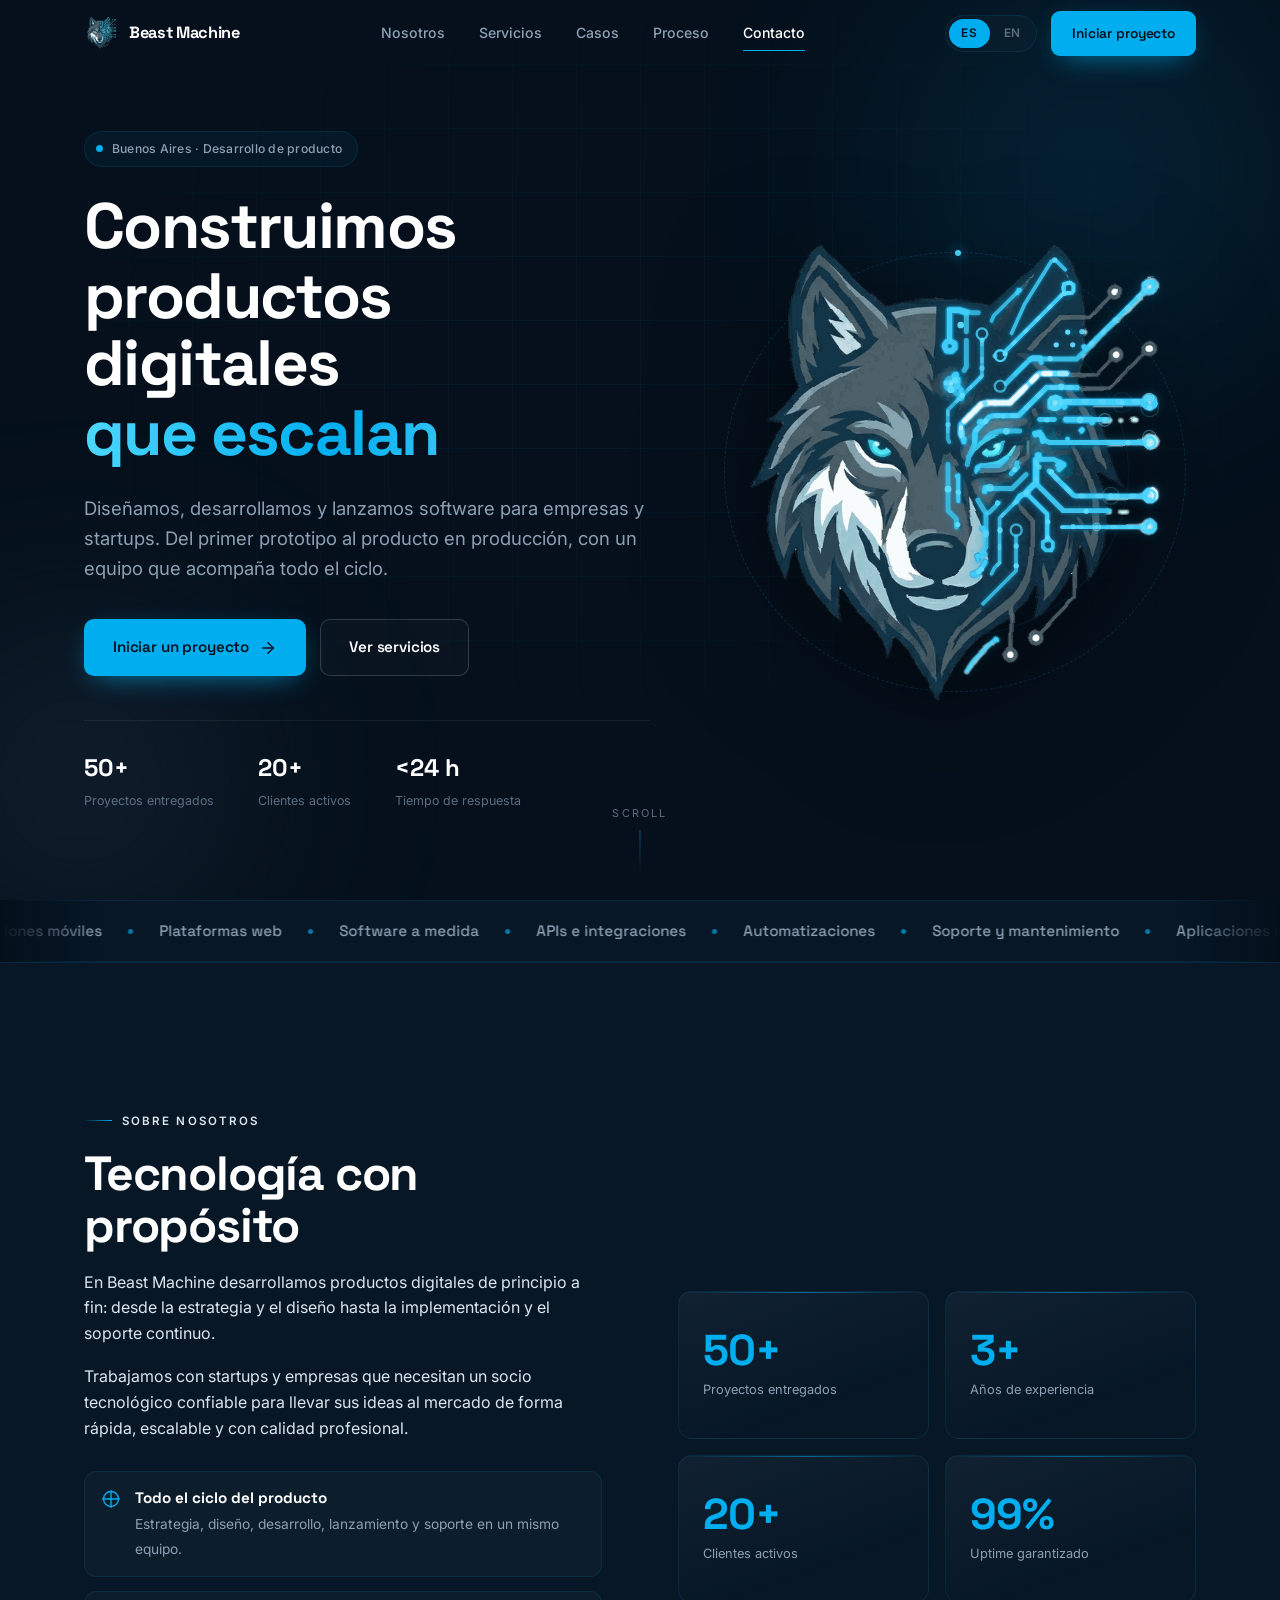
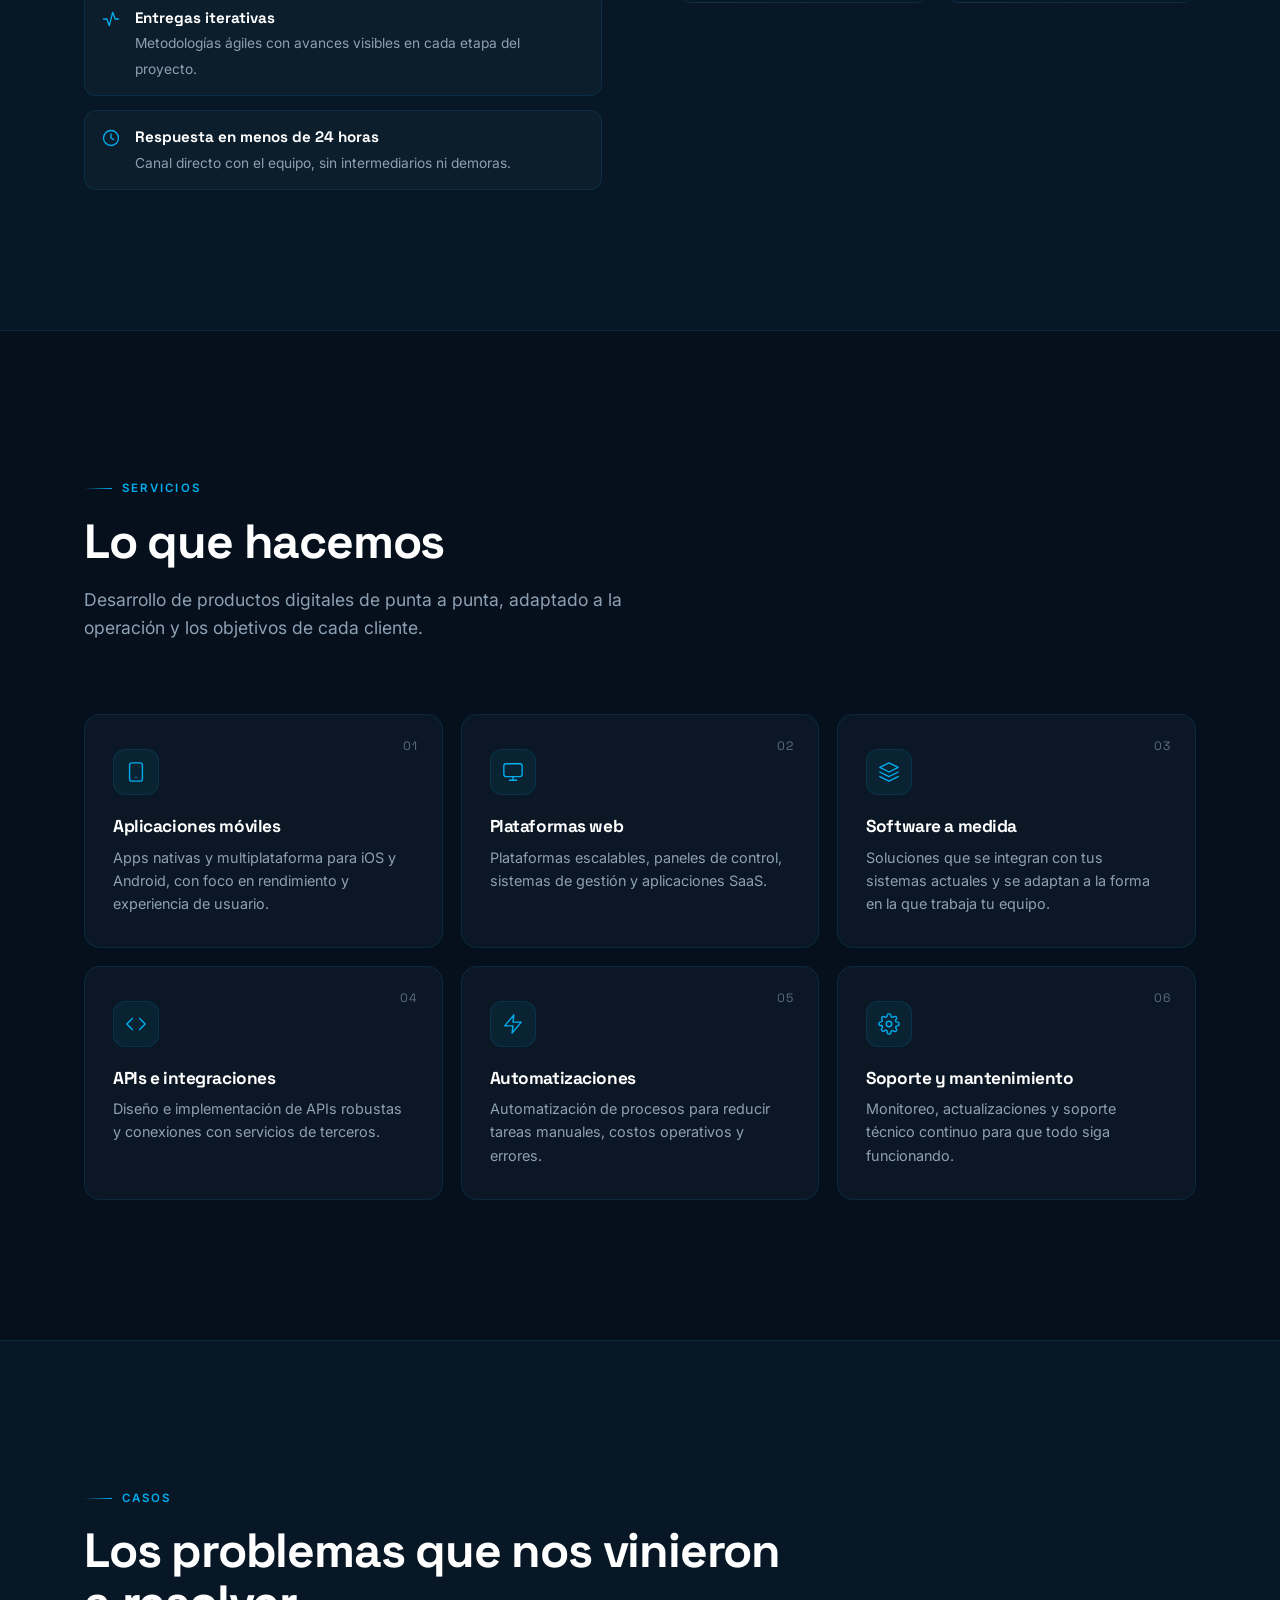
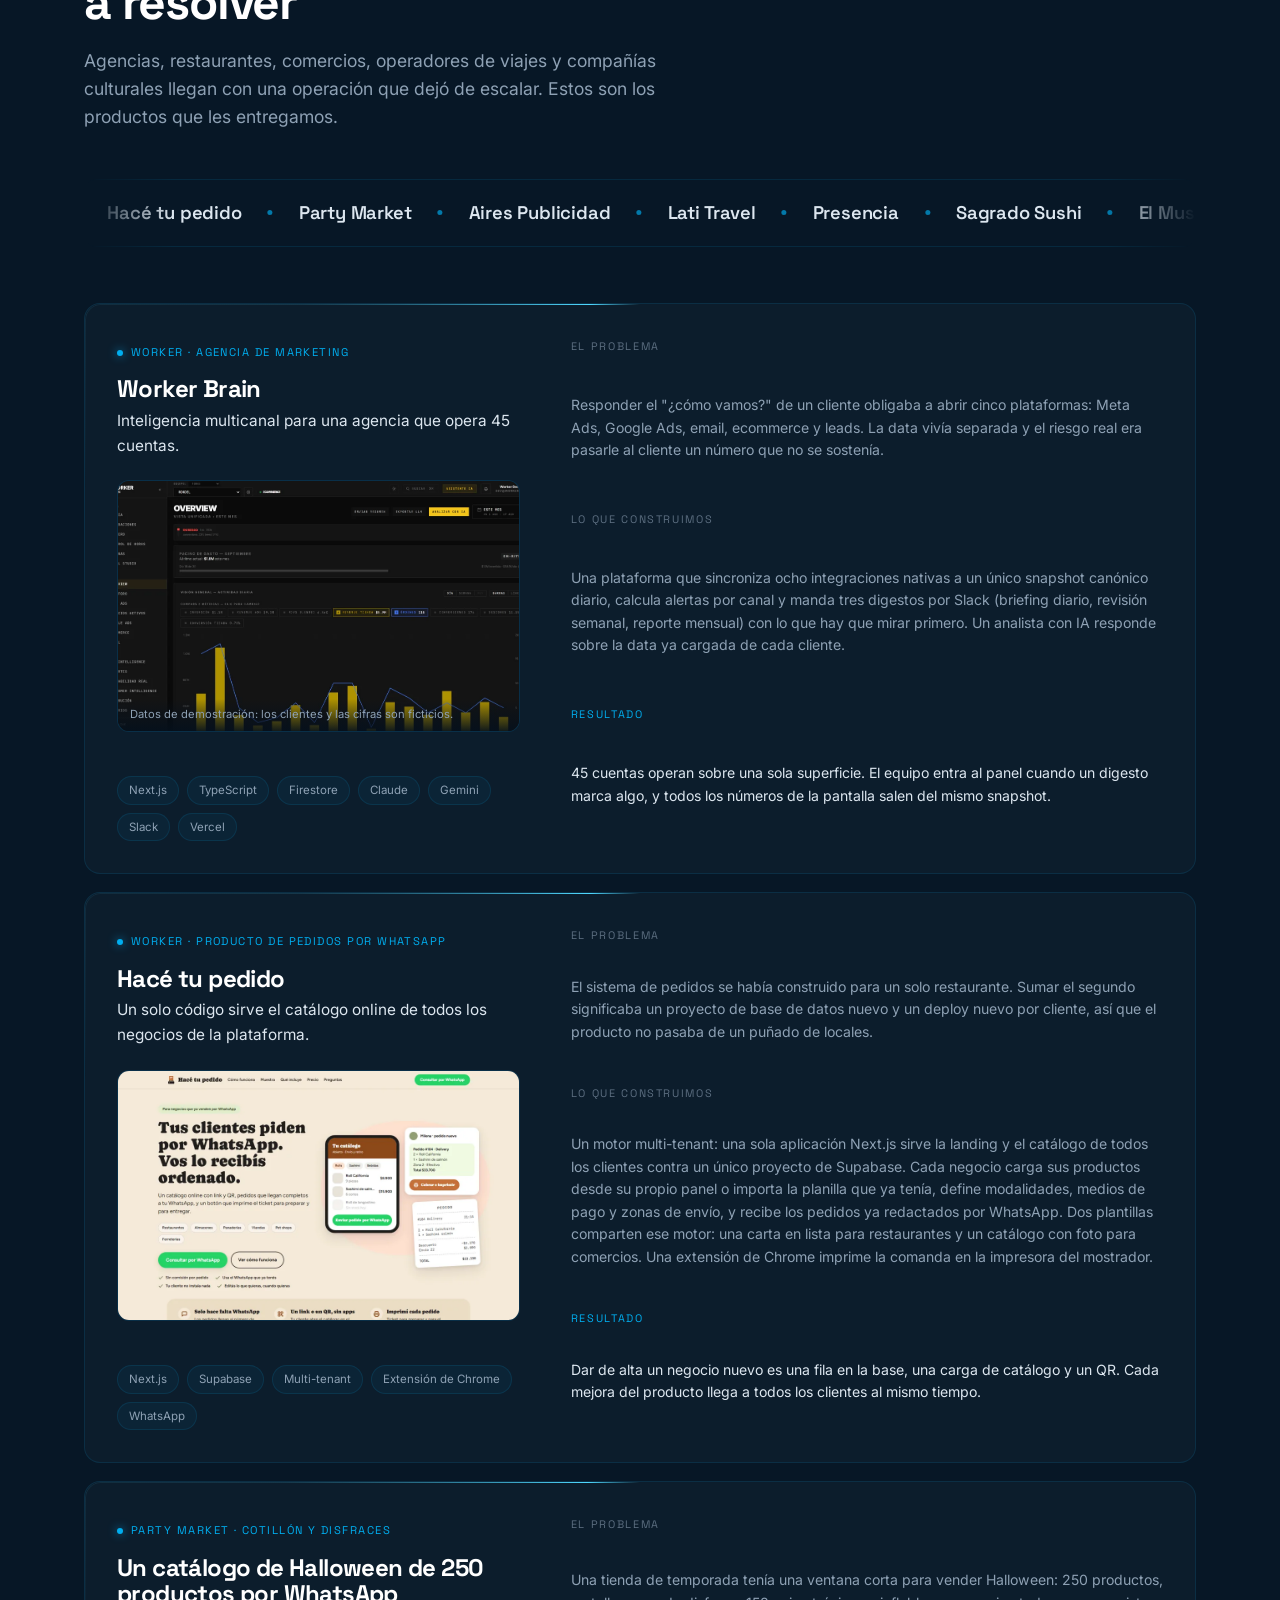
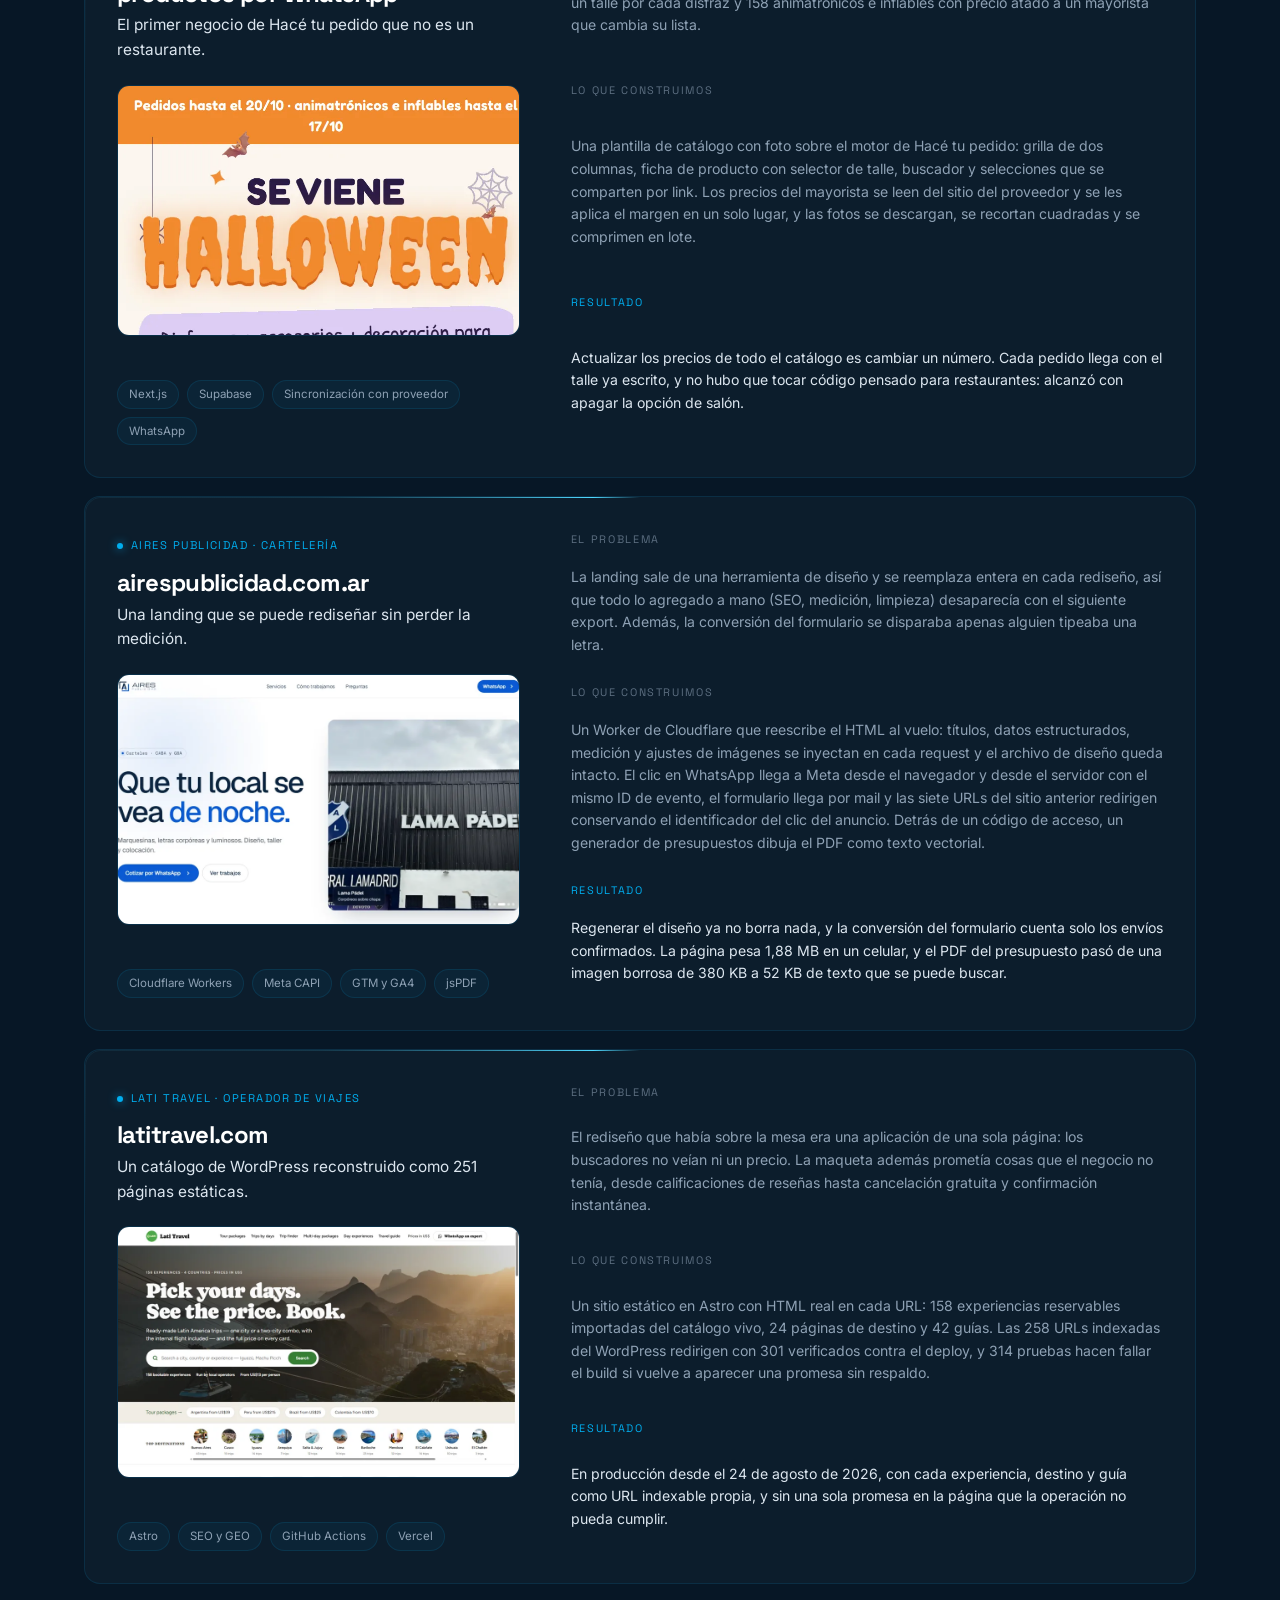
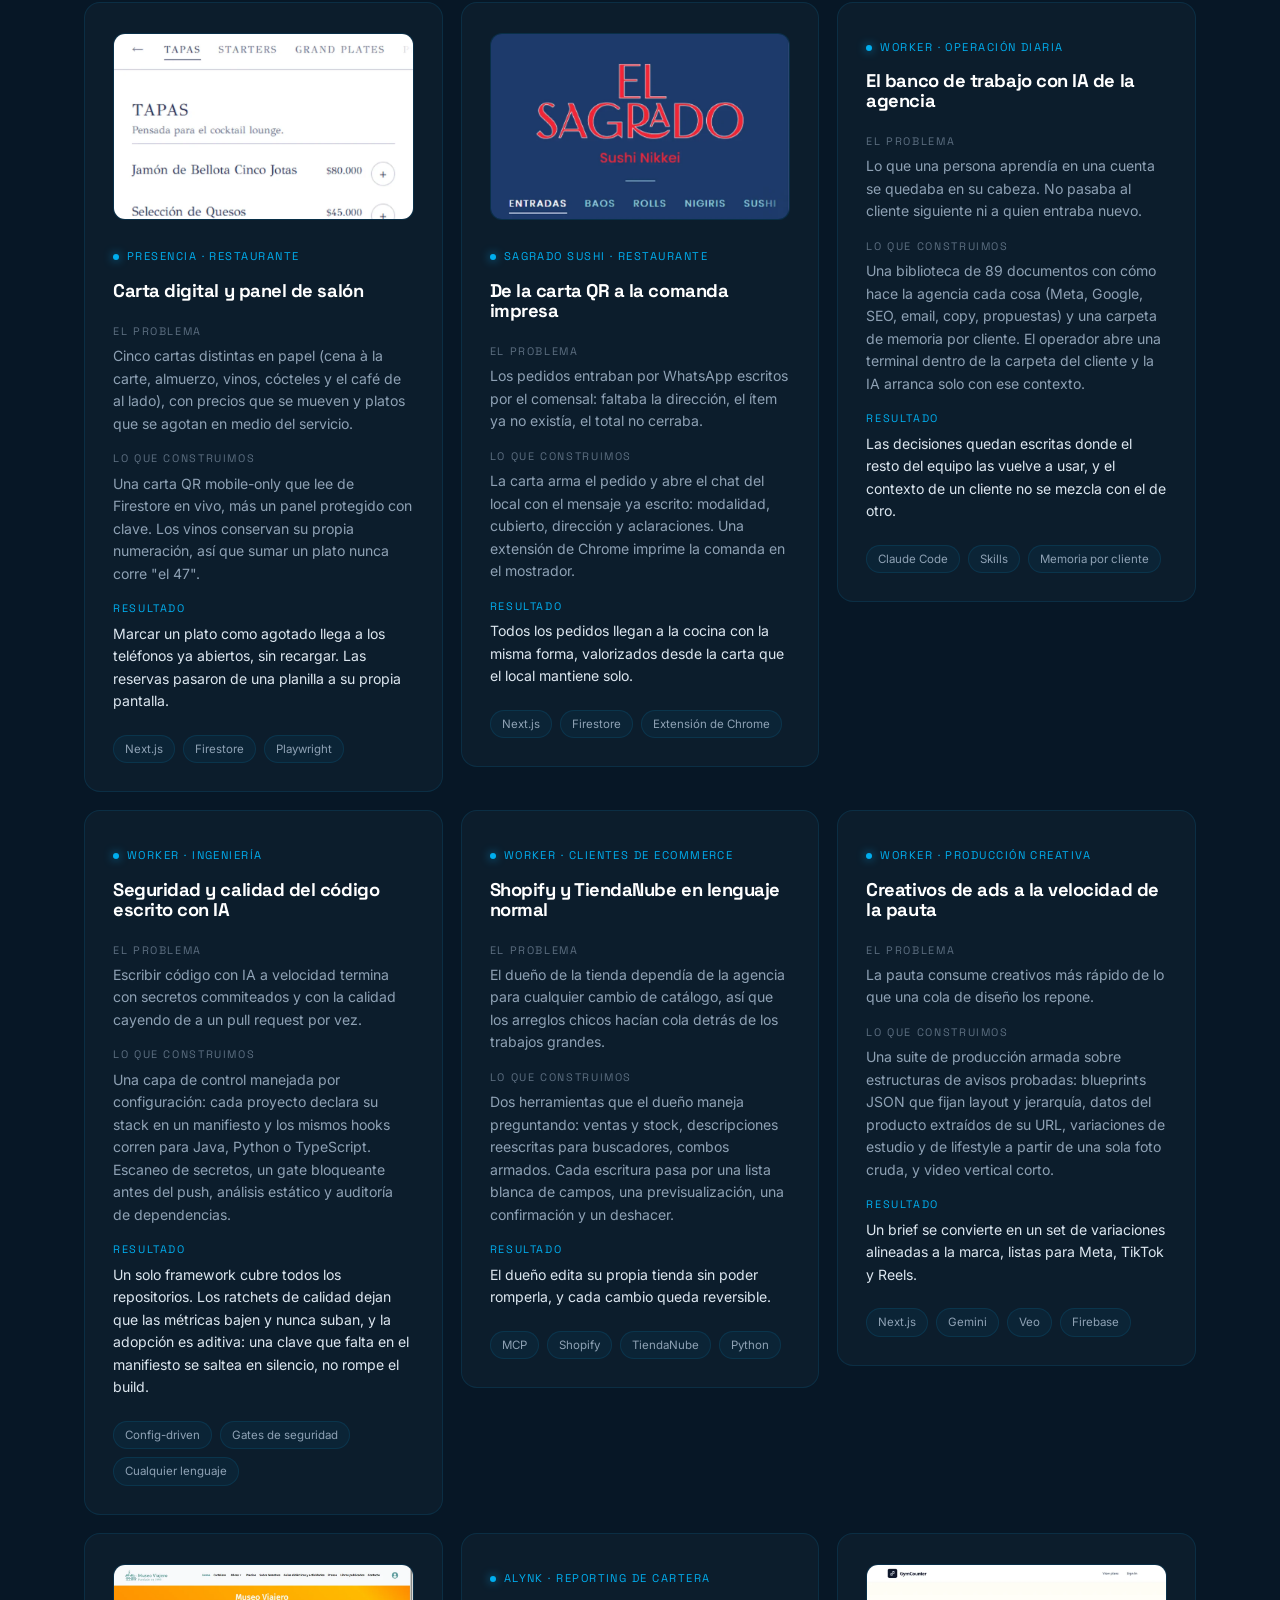
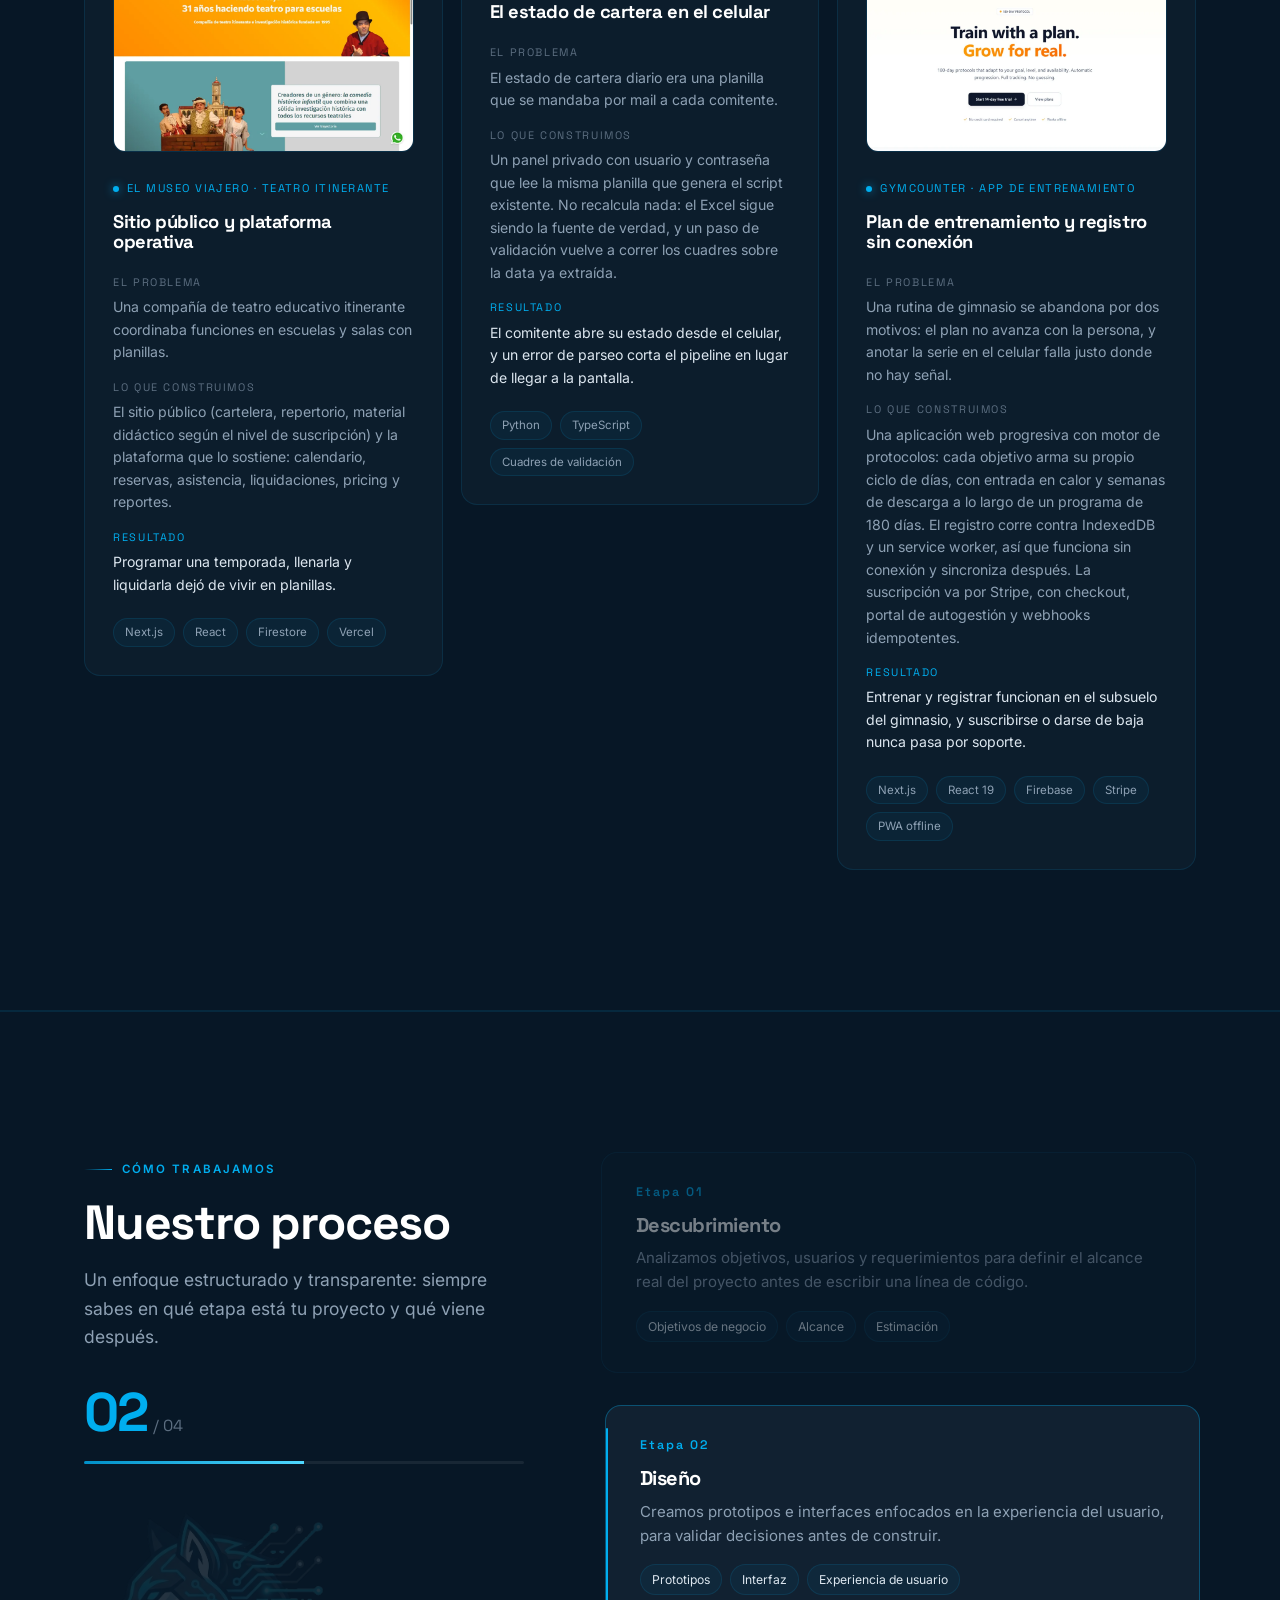
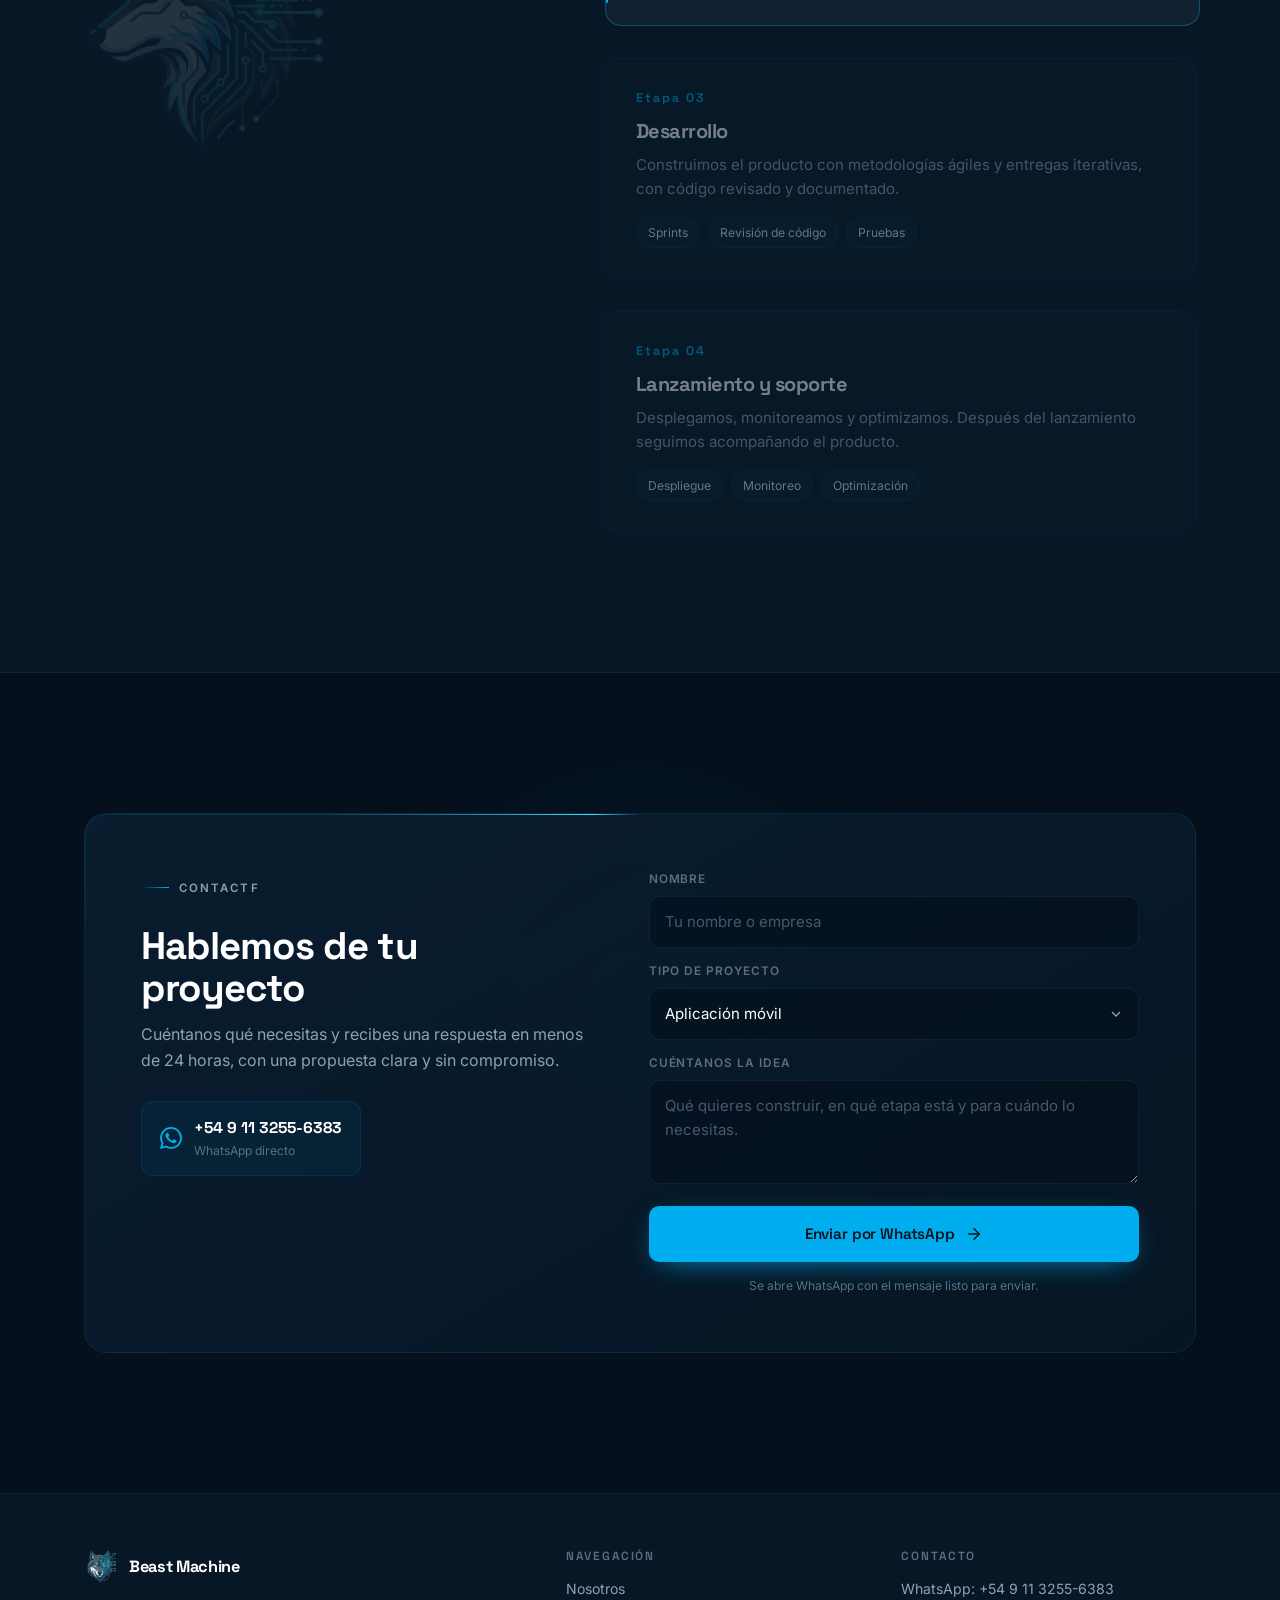
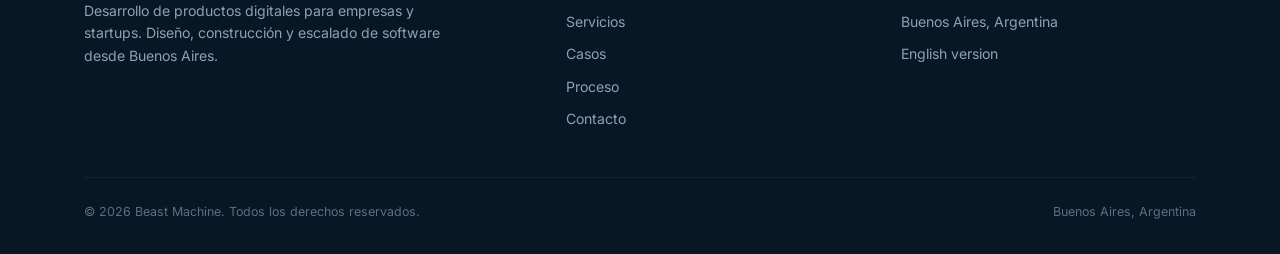
==== commit 2b1ea11a: "feat(motion): efectos de Magic UI portados a vanilla - Scroll Based Velocity en el marquee de servic" ====
--- a/es/index.html
+++ b/es/index.html
@@ -38,7 +38,7 @@
 <link rel="preload" as="image" href="/assets/img/logo-front-base.png?v=6" type="image/png">
 <link rel="preload" as="image" href="/assets/img/logo-front-circuits.svg?v=9" type="image/svg+xml">
 <link href="https://fonts.googleapis.com/css2?family=Inter:wght@400;500;600&family=Space+Grotesk:wght@500;600;700&display=swap" rel="stylesheet">
-<link rel="stylesheet" href="/assets/css/style.css?v=16">
+<link rel="stylesheet" href="/assets/css/style.css?v=17">
 <noscript><style>.reveal{opacity:1;transform:none}.step{opacity:1}</style></noscript>
 
 <script type="application/ld+json">
@@ -129,7 +129,7 @@
         <h1>
           <span class="line" style="--i:0"><span>Construimos</span></span>
           <span class="line" style="--i:1"><span>productos digitales</span></span>
-          <span class="line" style="--i:2"><span class="gradient-text">que escalan</span></span>
+          <span class="line" style="--i:2"><span class="gradient-text" data-scramble>que escalan</span></span>
         </h1>
         <p class="hero-lead hero-fade" style="--d:.55s">Diseñamos, desarrollamos y lanzamos software para empresas y startups. Del primer prototipo al producto en producción, con un equipo que acompaña todo el ciclo.</p>
         <div class="hero-actions hero-fade" style="--d:.7s">
@@ -184,7 +184,7 @@
   </section>
 
   <!-- ── MARQUEE ───────────────────────────────────────────────────────── -->
-  <div class="marquee" aria-hidden="true">
+  <div class="marquee" data-direction="1" aria-hidden="true">
     <div class="marquee-track">
       <ul>
         <li>Aplicaciones móviles</li>
@@ -316,9 +316,26 @@
         <p class="section-lead">Agencias, restaurantes, comercios, operadores de viajes y compañías culturales llegan con una operación que dejó de escalar. Estos son los productos que les entregamos.</p>
       </div>
 
+      <div class="marquee marquee-clients" data-direction="-1" aria-hidden="true">
+        <div class="marquee-track">
+          <ul>
+            <li>Worker</li>
+            <li>Hacé tu pedido</li>
+            <li>Party Market</li>
+            <li>Aires Publicidad</li>
+            <li>Lati Travel</li>
+            <li>Presencia</li>
+            <li>Sagrado Sushi</li>
+            <li>El Museo Viajero</li>
+            <li>Alynk</li>
+            <li>GymCounter</li>
+          </ul>
+        </div>
+      </div>
+
       <div class="cases-featured">
 
-        <article class="card case case-lg reveal">
+        <article class="card case case-lg beam reveal">
           <header class="case-head">
             <span class="case-client">Worker · agencia de marketing</span>
             <h3>Worker Brain</h3>
@@ -347,7 +364,7 @@
           </ul>
         </article>
 
-        <article class="card case case-lg reveal">
+        <article class="card case case-lg beam reveal">
           <header class="case-head">
             <span class="case-client">Worker · producto de pedidos por WhatsApp</span>
             <h3>Hacé tu pedido</h3>
@@ -375,7 +392,7 @@
           </ul>
         </article>
 
-        <article class="card case case-lg reveal">
+        <article class="card case case-lg beam reveal">
           <header class="case-head">
             <span class="case-client">Party Market · cotillón y disfraces</span>
             <h3>Un catálogo de Halloween de 250 productos por WhatsApp</h3>
@@ -403,7 +420,7 @@
           </ul>
         </article>
 
-        <article class="card case case-lg reveal">
+        <article class="card case case-lg beam reveal">
           <header class="case-head">
             <span class="case-client">Aires Publicidad · cartelería</span>
             <h3>airespublicidad.com.ar</h3>
@@ -431,7 +448,7 @@
           </ul>
         </article>
 
-        <article class="card case case-lg reveal">
+        <article class="card case case-lg beam reveal">
           <header class="case-head">
             <span class="case-client">Lati Travel · operador de viajes</span>
             <h3>latitravel.com</h3>
@@ -727,7 +744,7 @@
   <section class="contact" id="contacto">
     <div class="orb orb-c" aria-hidden="true"></div>
     <div class="wrap">
-      <div class="contact-panel reveal">
+      <div class="contact-panel beam reveal" style="--beam-delay:-3s">
         <div class="contact-copy">
           <p class="eyebrow">Contacto</p>
           <h2>Hablemos de tu proyecto</h2>
@@ -809,6 +826,6 @@
   </div>
 </footer>
 
-<script src="/assets/js/app.js?v=5" defer></script>
+<script src="/assets/js/app.js?v=6" defer></script>
 </body>
 </html>
--- a/assets/css/style.css
+++ b/assets/css/style.css
@@ -1176,3 +1176,59 @@
   .mark-organic { filter: none; }
   .mark-eyes { animation: none; }
 }
+
+/* ── Movimiento: efectos portados de Magic UI ──────────────────────────────
+   magicui.design es React + Tailwind; acá van reescritos en CSS y JS vanilla
+   para no sumar dependencias ni build. Todo se apaga con reduced-motion. */
+
+/* Border Beam: una luz que recorre el borde de la tarjeta. */
+@property --beam { syntax: '<angle>'; initial-value: 0deg; inherits: false; }
+.beam::after {
+  content: '';
+  position: absolute;
+  inset: 0;
+  border-radius: inherit;
+  padding: 1px;
+  background: conic-gradient(from var(--beam), transparent 0deg 280deg, rgba(79, 216, 255, 0.15) 310deg, var(--cyan-bright) 350deg, transparent 360deg);
+  -webkit-mask: linear-gradient(#000 0 0) content-box, linear-gradient(#000 0 0);
+  -webkit-mask-composite: xor;
+  mask-composite: exclude;
+  animation: beam-spin 8s linear infinite;
+  animation-delay: var(--beam-delay, 0s);
+  pointer-events: none;
+}
+@keyframes beam-spin { to { --beam: 360deg; } }
+
+/* Shimmer Button: el brillo pasa solo cada tanto, no sólo con el mouse. */
+.btn-primary::after { animation: shimmer 4.2s var(--ease) 1.8s infinite; }
+@keyframes shimmer {
+  0% { transform: translateX(-120%); }
+  30%, 100% { transform: translateX(120%); }
+}
+
+/* Marquee de clientes, dentro de la sección de casos. */
+.marquee-clients {
+  margin: -24px 0 clamp(40px, 5vw, 56px);
+  background: transparent;
+  border-radius: 12px;
+}
+.marquee-clients .marquee-track li { font-size: 1.15rem; font-weight: 600; color: var(--text); letter-spacing: -0.01em; }
+
+/* Con JS la velocidad la maneja el scroll (Scroll Based Velocity). */
+.marquee.is-driven .marquee-track { animation: none; will-change: transform; }
+
+/* Flickering Grid: fondo de la sección de contacto. */
+.flicker-grid {
+  position: absolute;
+  inset: 0;
+  width: 100%;
+  height: 100%;
+  pointer-events: none;
+  mask-image: radial-gradient(ellipse 90% 85% at 50% 50%, #000 30%, transparent 85%);
+  -webkit-mask-image: radial-gradient(ellipse 90% 85% at 50% 50%, #000 30%, transparent 85%);
+}
+
+@media (prefers-reduced-motion: reduce) {
+  .beam::after, .btn-primary::after { animation: none; }
+  .flicker-grid { display: none; }
+}
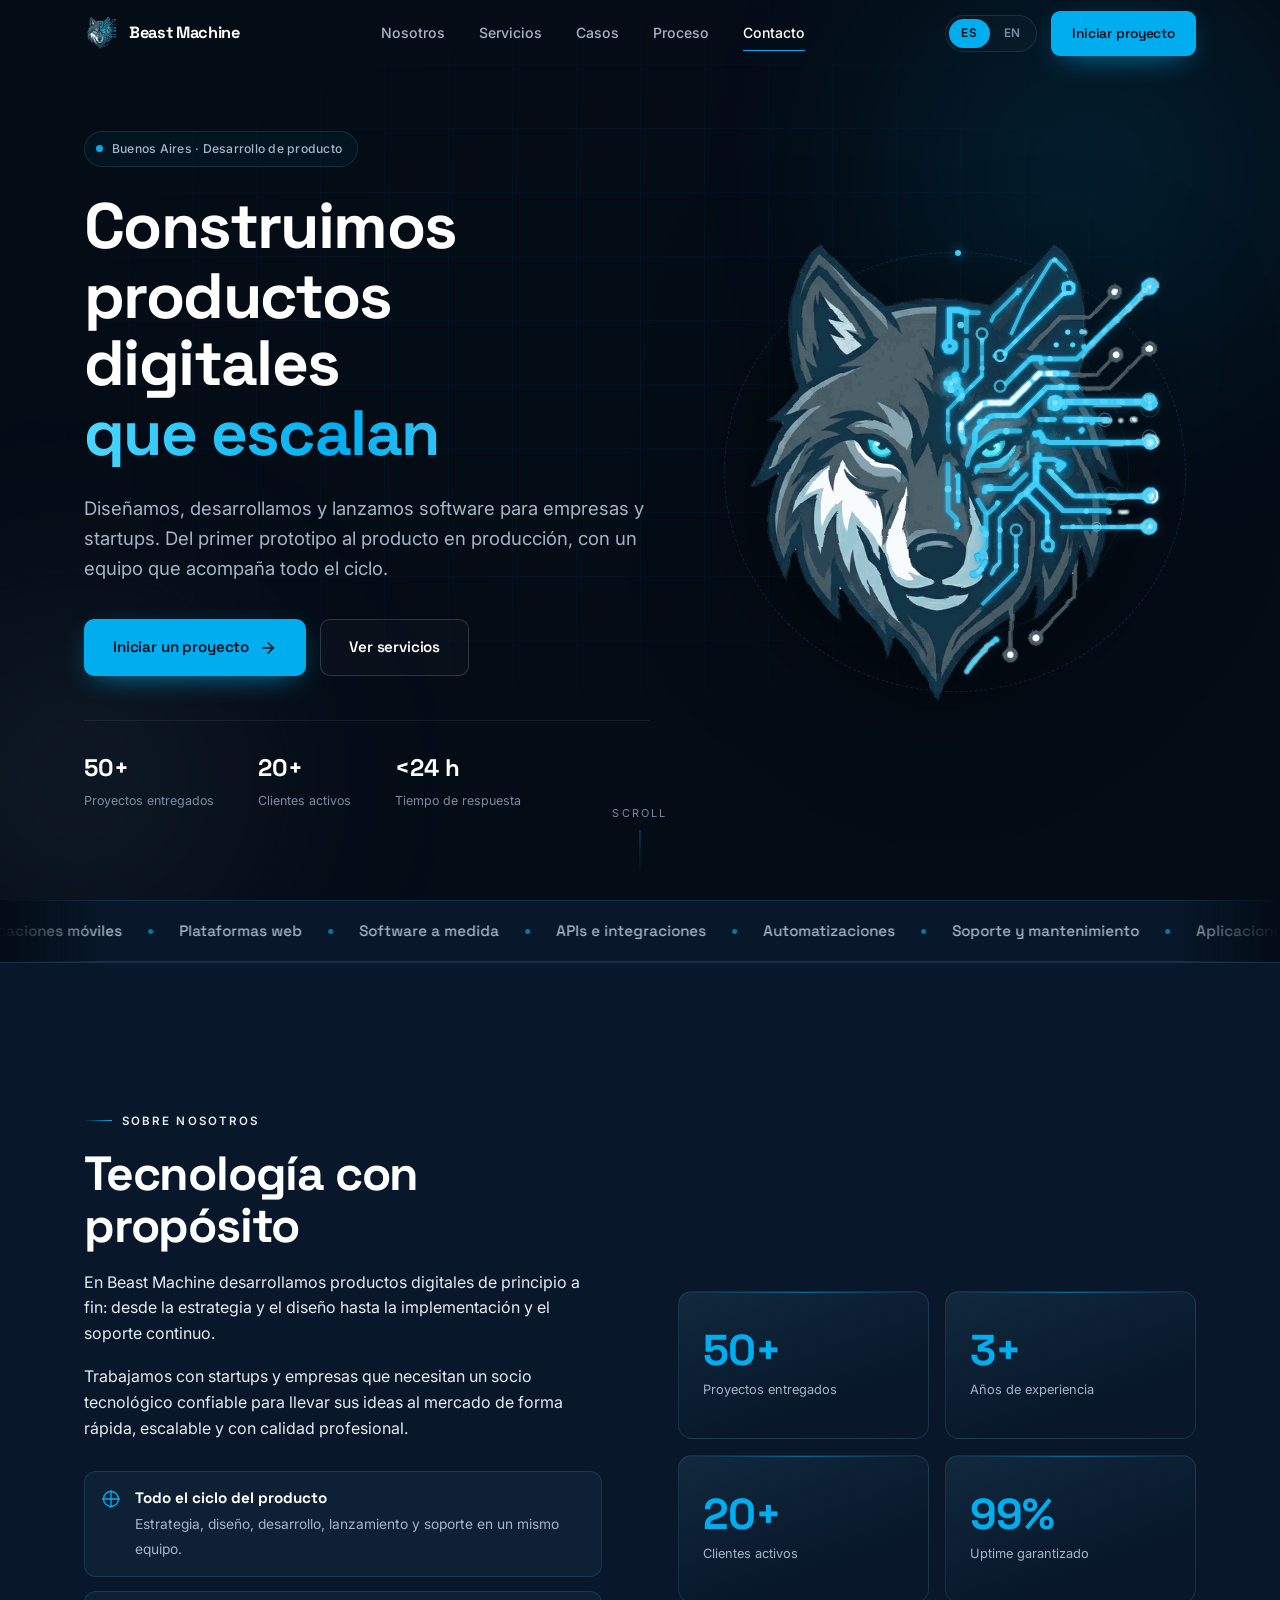
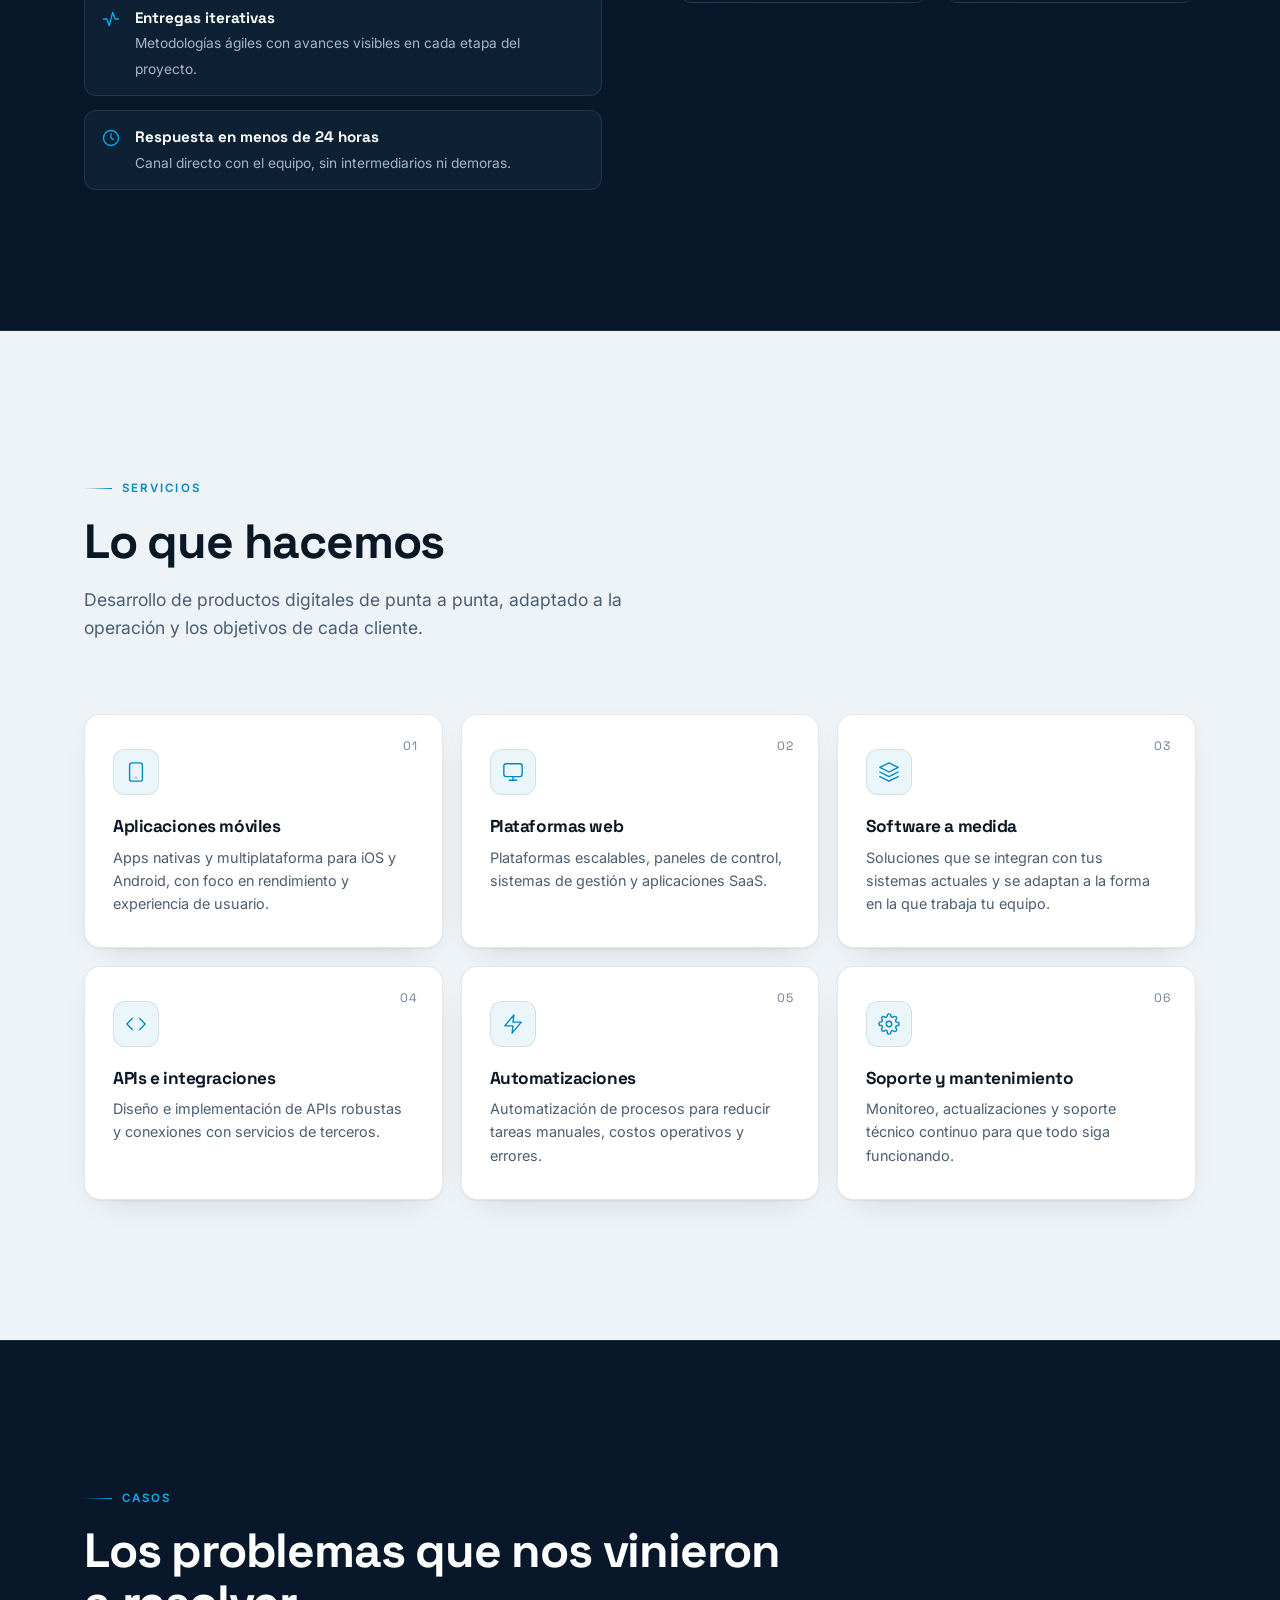
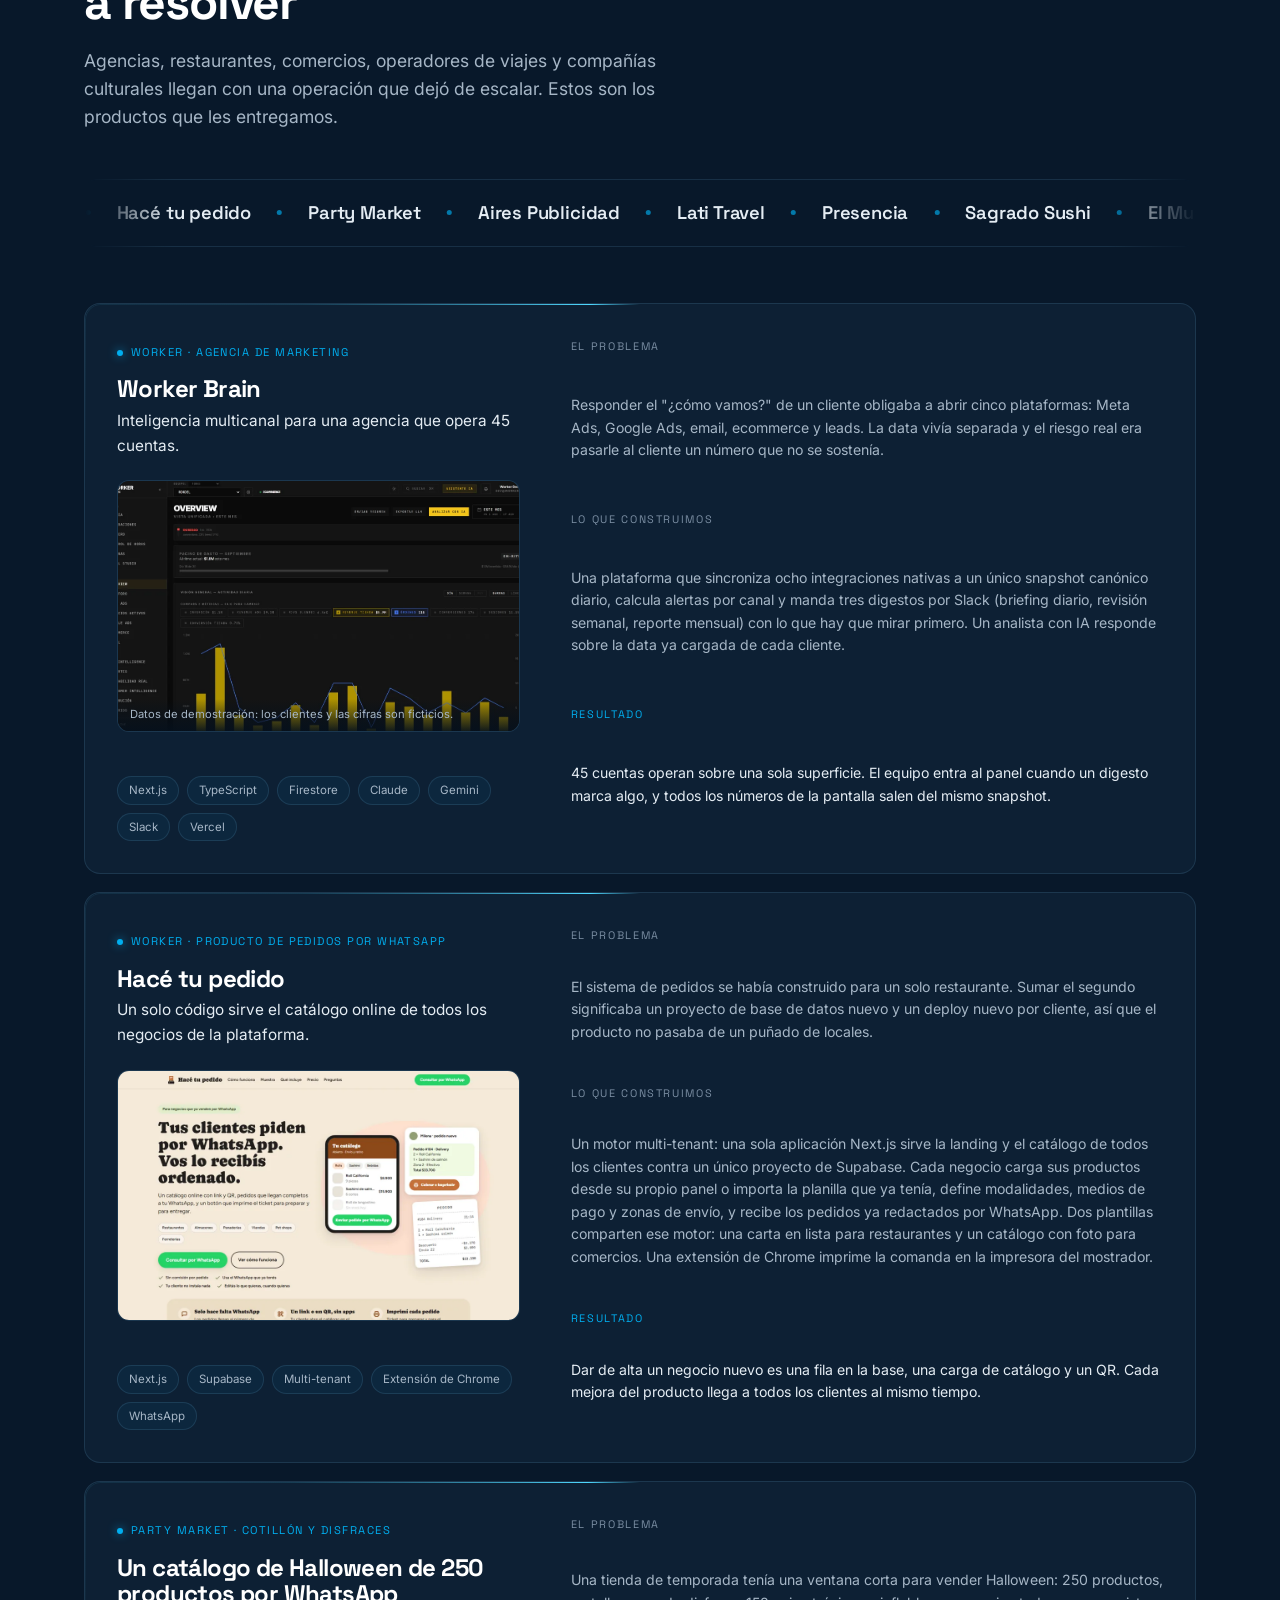
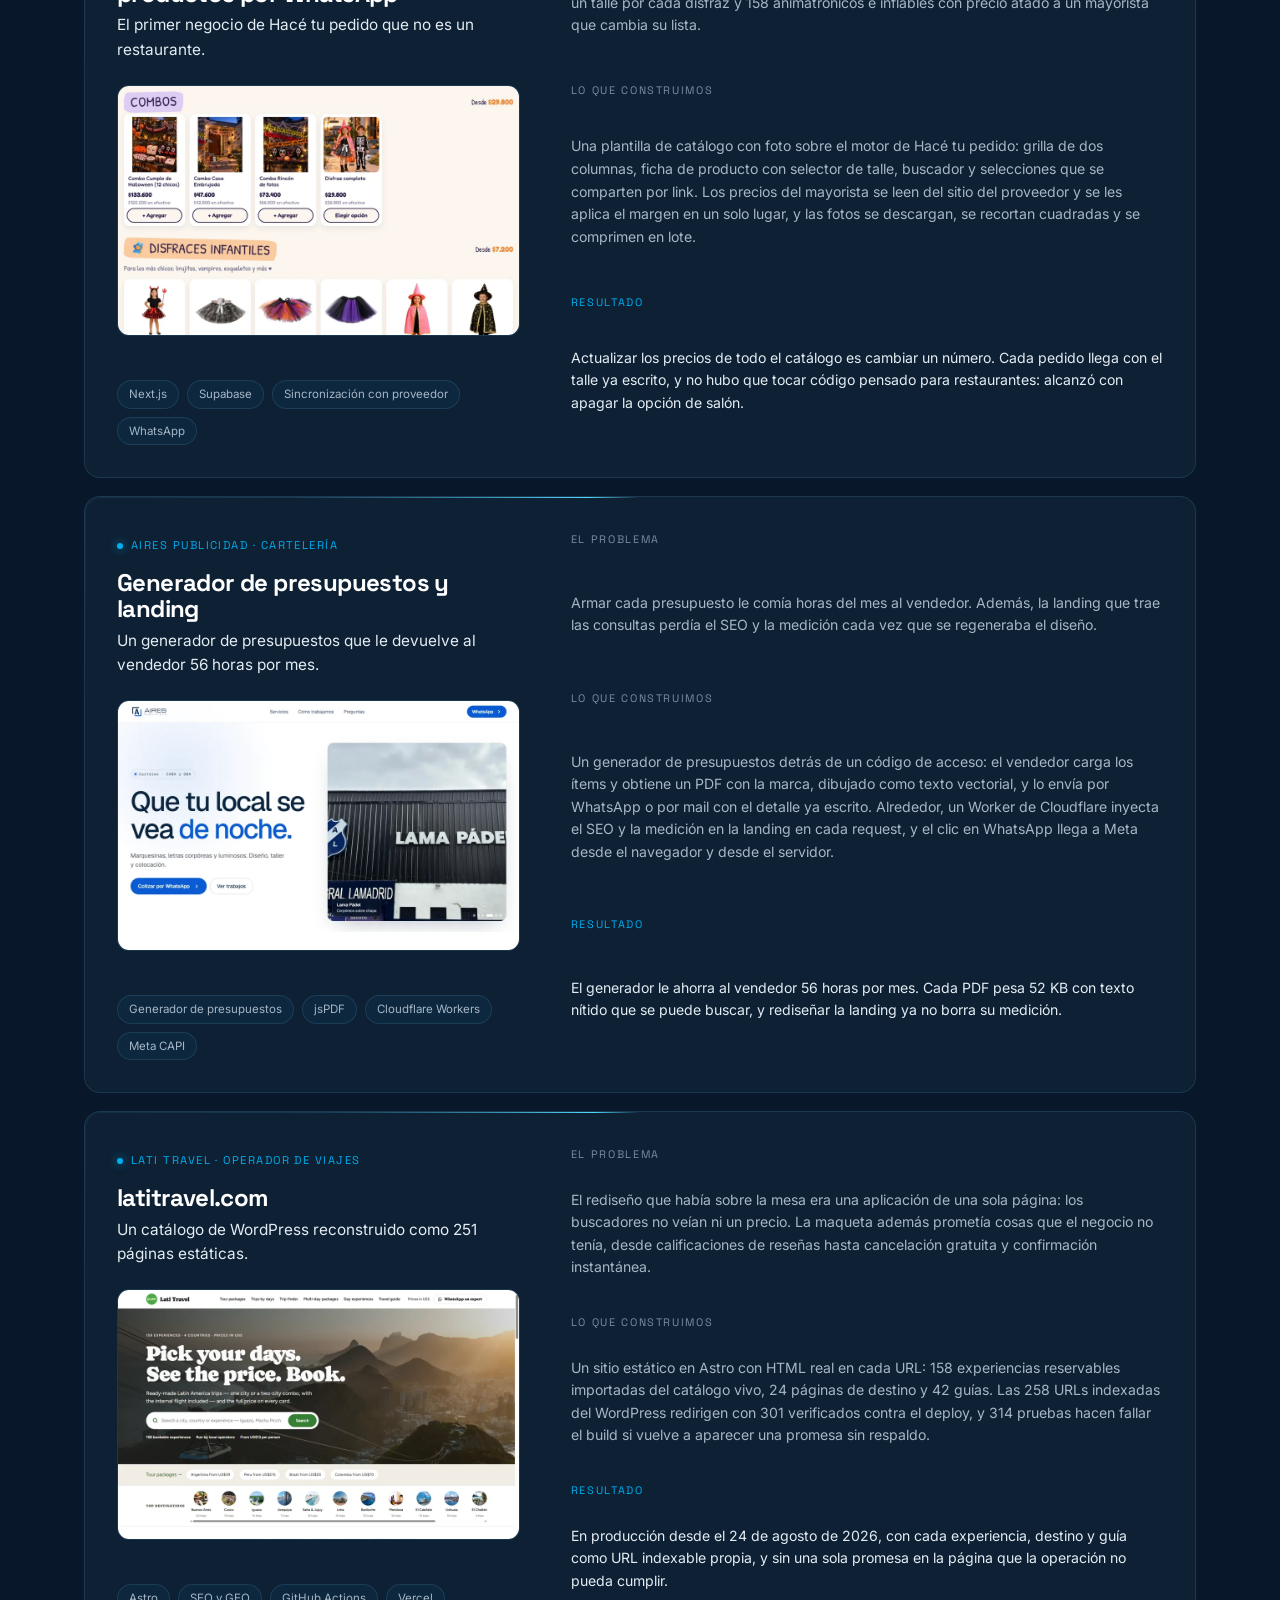
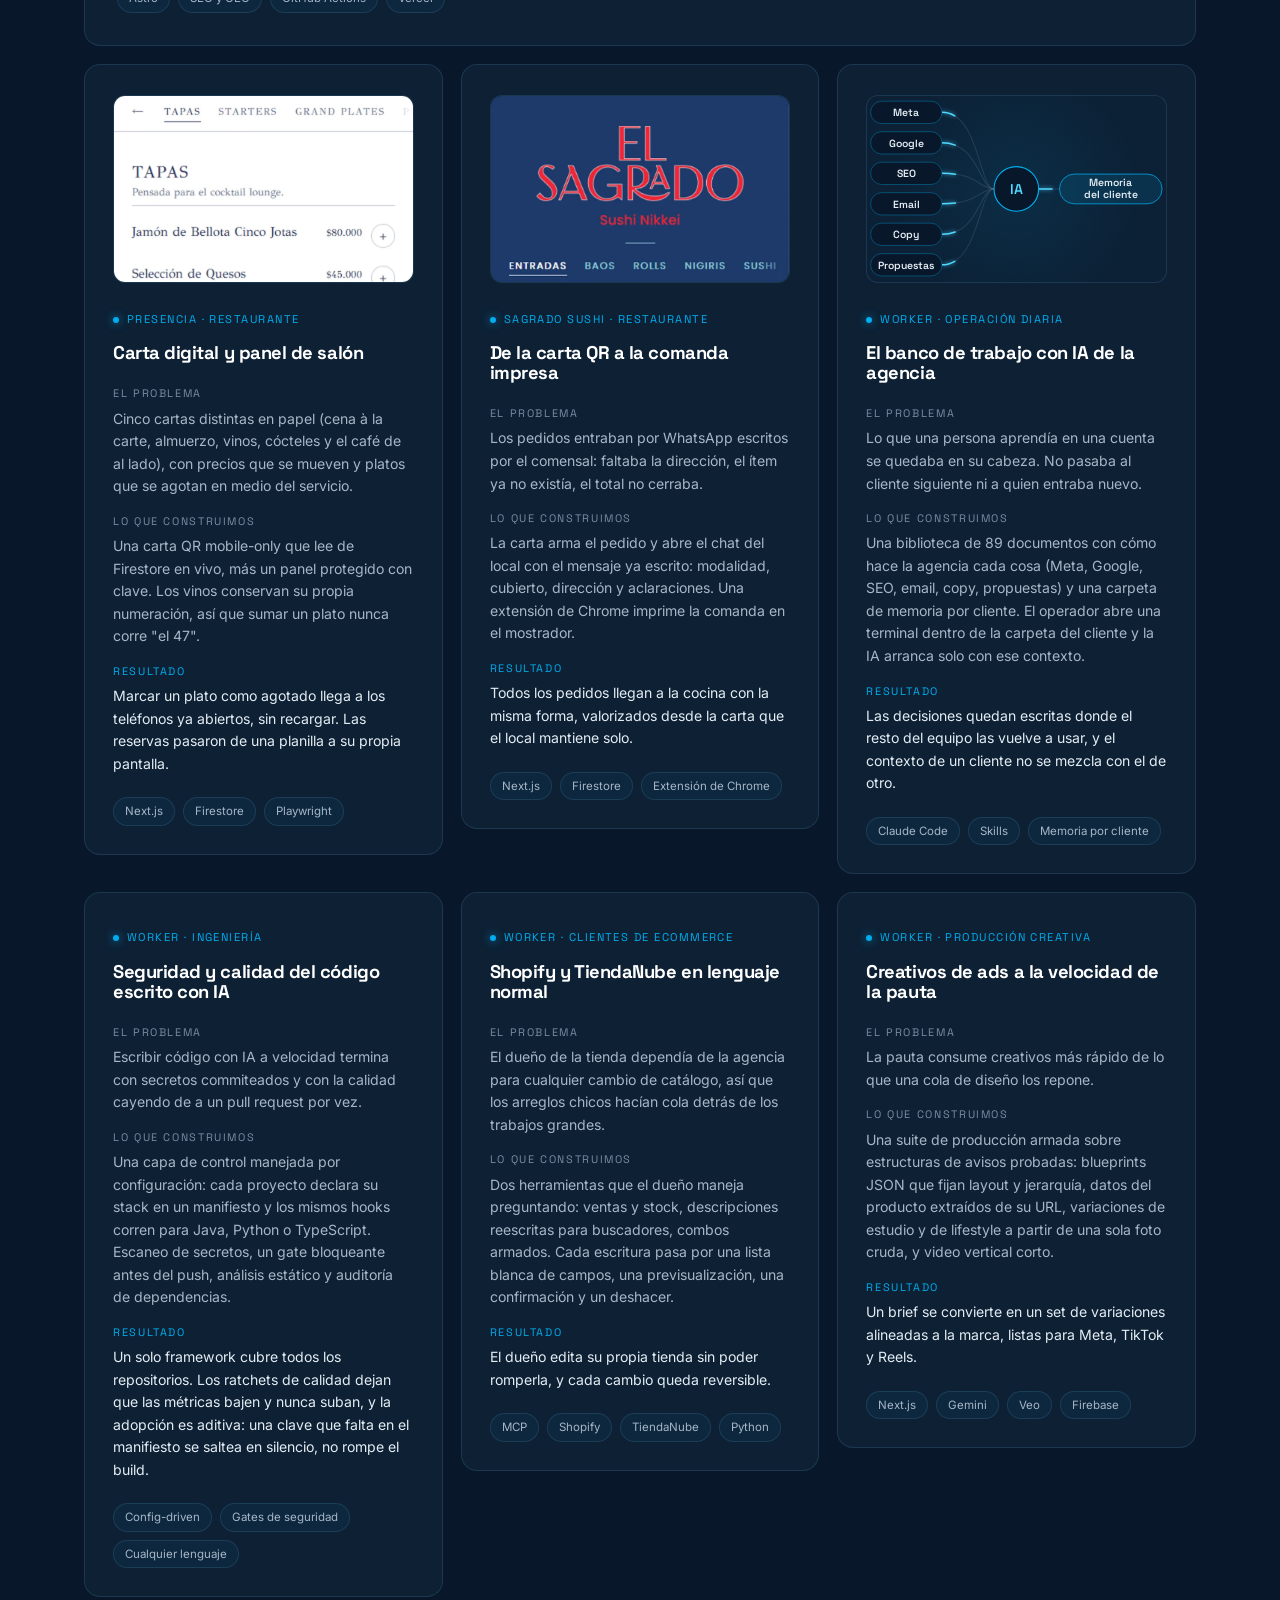
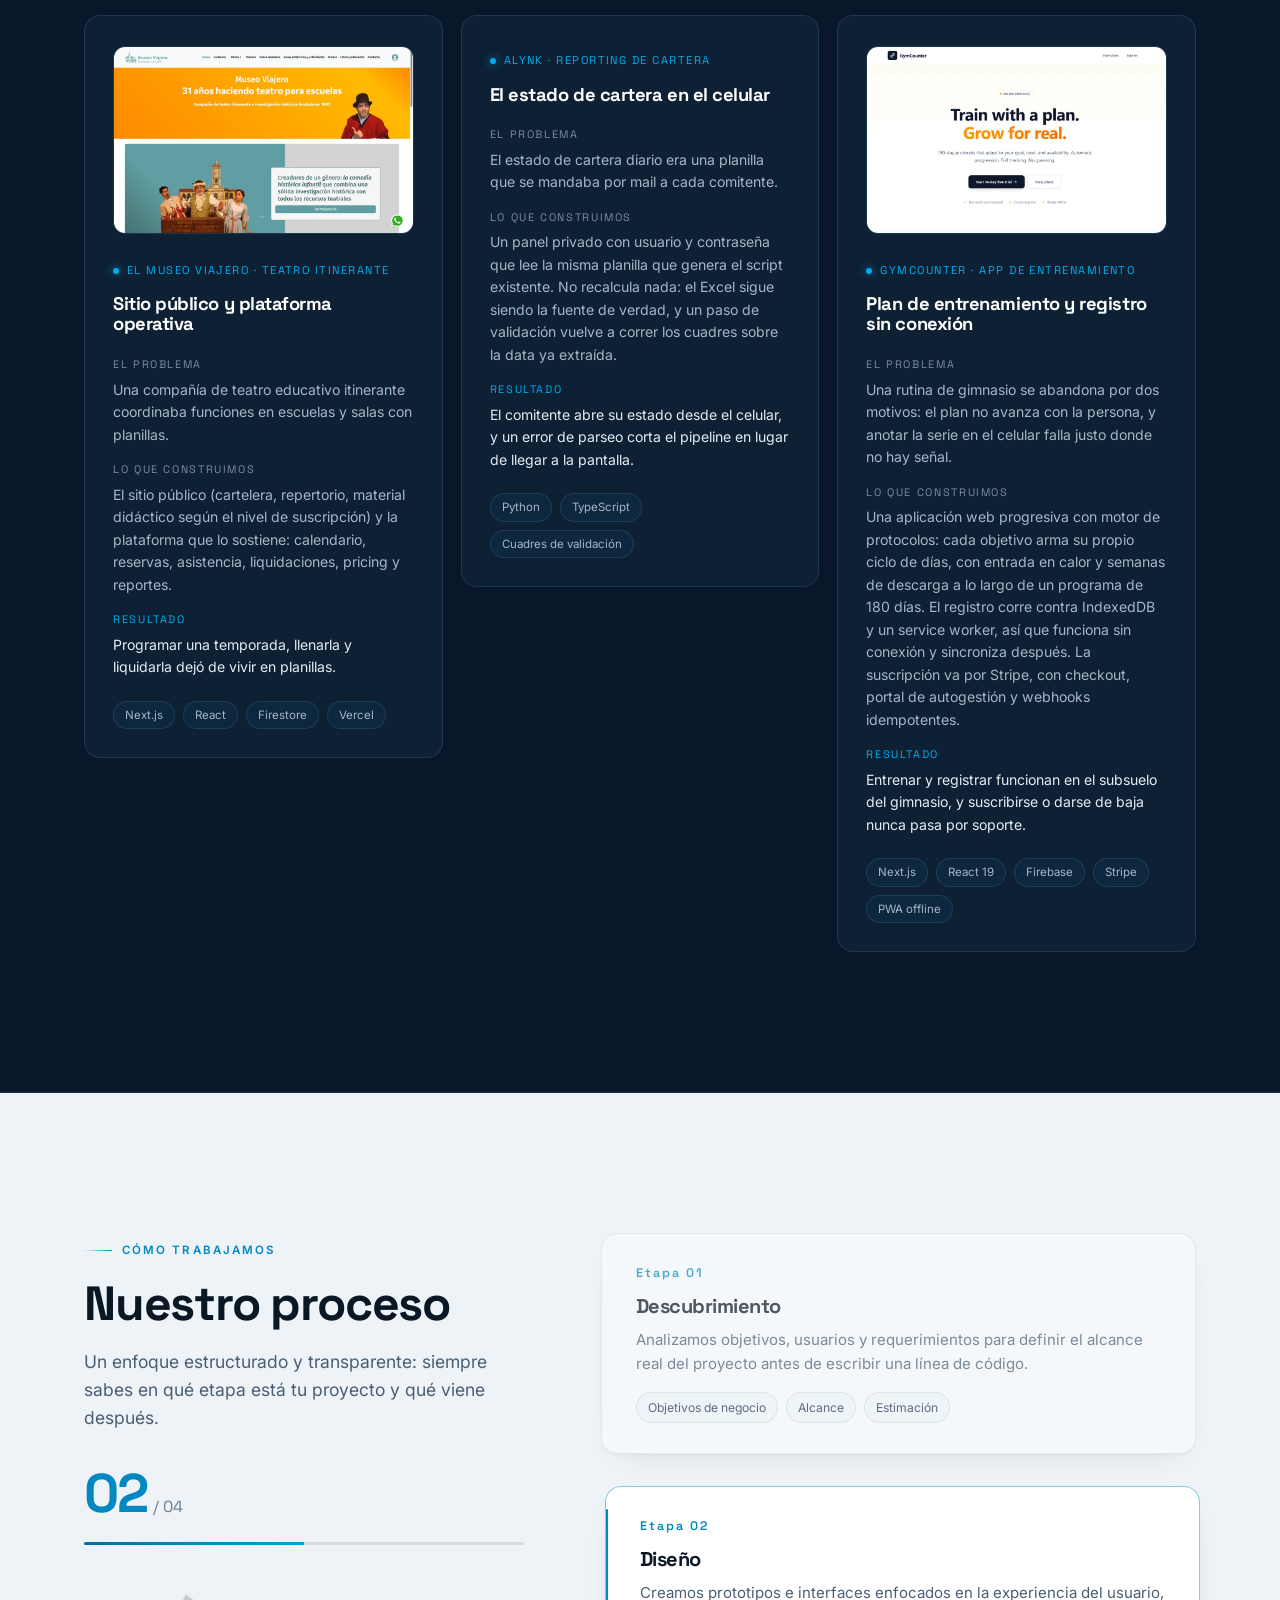
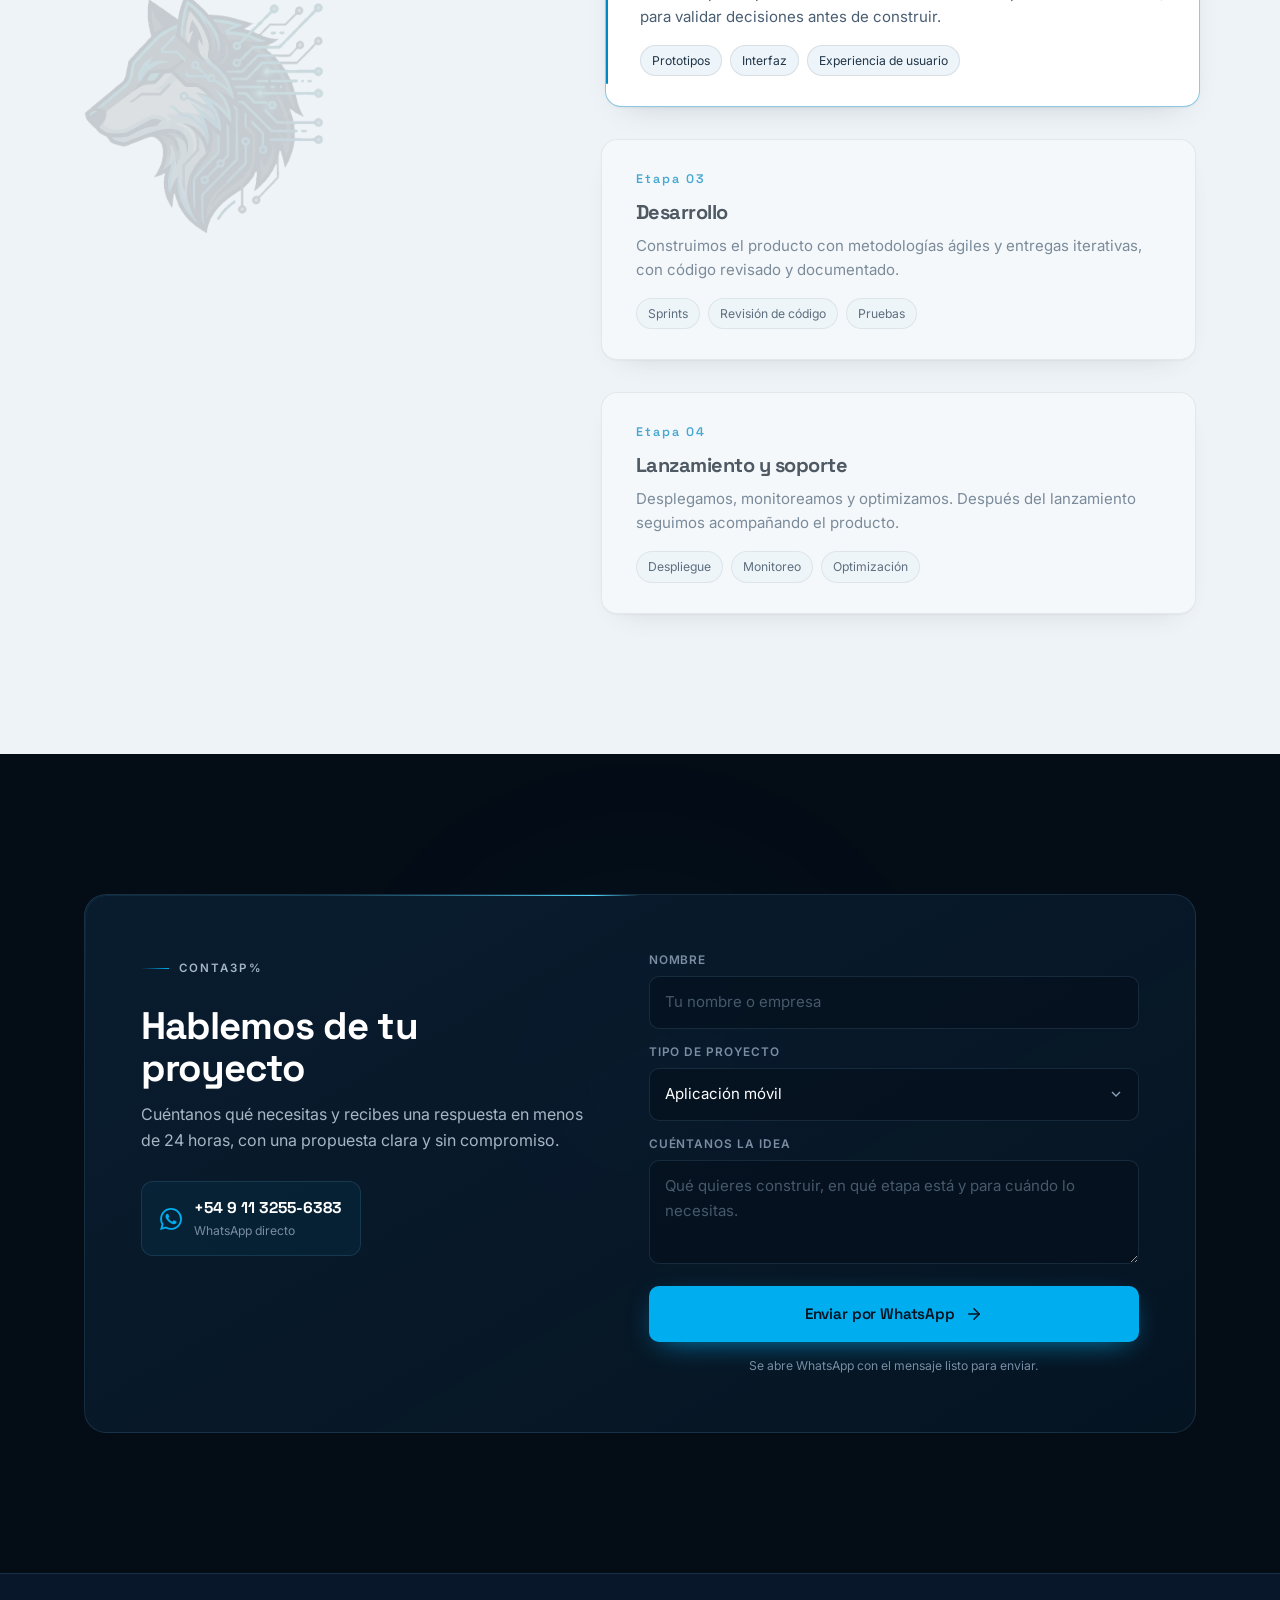
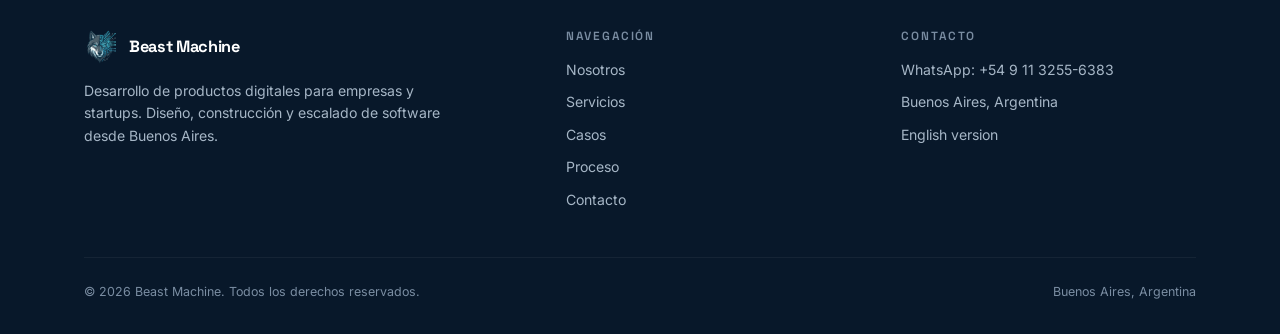
==== commit 0a868850: "feat(diseno): paleta clara/oscura, diagrama animado y fichas corregidas - Servicios y Proceso pasan " ====
--- a/es/index.html
+++ b/es/index.html
@@ -38,7 +38,7 @@
 <link rel="preload" as="image" href="/assets/img/logo-front-base.png?v=6" type="image/png">
 <link rel="preload" as="image" href="/assets/img/logo-front-circuits.svg?v=9" type="image/svg+xml">
 <link href="https://fonts.googleapis.com/css2?family=Inter:wght@400;500;600&family=Space+Grotesk:wght@500;600;700&display=swap" rel="stylesheet">
-<link rel="stylesheet" href="/assets/css/style.css?v=17">
+<link rel="stylesheet" href="/assets/css/style.css?v=20">
 <noscript><style>.reveal{opacity:1;transform:none}.step{opacity:1}</style></noscript>
 
 <script type="application/ld+json">
@@ -253,7 +253,7 @@
   </section>
 
   <!-- ── SERVICIOS ─────────────────────────────────────────────────────── -->
-  <section id="servicios">
+  <section class="section-light" id="servicios">
     <div class="wrap">
       <div class="section-head reveal">
         <p class="eyebrow">Servicios</p>
@@ -399,7 +399,7 @@
             <p class="case-kicker">El primer negocio de Hacé tu pedido que no es un restaurante.</p>
           </header>
           <figure class="case-media">
-            <img src="/assets/img/cases/partymarket.webp?v=1" alt="El catálogo de Party Market en un celular: el banner de Halloween, el descuento en efectivo y el buscador de productos" width="798" height="1792" loading="lazy" decoding="async">
+            <img src="/assets/img/cases/partymarket.webp?v=2" alt="El catálogo de Party Market en un celular: el banner de Halloween, el descuento en efectivo y el buscador de productos" width="960" height="600" loading="lazy" decoding="async">
           </figure>
           <dl class="case-body">
             <div>
@@ -423,28 +423,28 @@
         <article class="card case case-lg beam reveal">
           <header class="case-head">
             <span class="case-client">Aires Publicidad · cartelería</span>
-            <h3>airespublicidad.com.ar</h3>
-            <p class="case-kicker">Una landing que se puede rediseñar sin perder la medición.</p>
+            <h3>Generador de presupuestos y landing</h3>
+            <p class="case-kicker">Un generador de presupuestos que le devuelve al vendedor 56 horas por mes.</p>
           </header>
           <figure class="case-media">
-            <img src="/assets/img/cases/aires.webp?v=1" alt="La home de Aires Publicidad: el título, el botón para cotizar por WhatsApp y la foto de un cartel colocado" width="960" height="586" loading="lazy" decoding="async">
-          </figure>
-          <dl class="case-body">
-            <div>
-              <dt>El problema</dt>
-              <dd>La landing sale de una herramienta de diseño y se reemplaza entera en cada rediseño, así que todo lo agregado a mano (SEO, medición, limpieza) desaparecía con el siguiente export. Además, la conversión del formulario se disparaba apenas alguien tipeaba una letra.</dd>
-            </div>
-            <div>
-              <dt>Lo que construimos</dt>
-              <dd>Un Worker de Cloudflare que reescribe el HTML al vuelo: títulos, datos estructurados, medición y ajustes de imágenes se inyectan en cada request y el archivo de diseño queda intacto. El clic en WhatsApp llega a Meta desde el navegador y desde el servidor con el mismo ID de evento, el formulario llega por mail y las siete URLs del sitio anterior redirigen conservando el identificador del clic del anuncio. Detrás de un código de acceso, un generador de presupuestos dibuja el PDF como texto vectorial.</dd>
-            </div>
-            <div class="case-result">
-              <dt>Resultado</dt>
-              <dd>Regenerar el diseño ya no borra nada, y la conversión del formulario cuenta solo los envíos confirmados. La página pesa 1,88 MB en un celular, y el PDF del presupuesto pasó de una imagen borrosa de 380 KB a 52 KB de texto que se puede buscar.</dd>
+            <img src="/assets/img/cases/aires.webp?v=2" alt="La home de Aires Publicidad: el título, el botón para cotizar por WhatsApp y la foto de un cartel colocado" width="960" height="600" loading="lazy" decoding="async">
+          </figure>
+          <dl class="case-body">
+            <div>
+              <dt>El problema</dt>
+              <dd>Armar cada presupuesto le comía horas del mes al vendedor. Además, la landing que trae las consultas perdía el SEO y la medición cada vez que se regeneraba el diseño.</dd>
+            </div>
+            <div>
+              <dt>Lo que construimos</dt>
+              <dd>Un generador de presupuestos detrás de un código de acceso: el vendedor carga los ítems y obtiene un PDF con la marca, dibujado como texto vectorial, y lo envía por WhatsApp o por mail con el detalle ya escrito. Alrededor, un Worker de Cloudflare inyecta el SEO y la medición en la landing en cada request, y el clic en WhatsApp llega a Meta desde el navegador y desde el servidor.</dd>
+            </div>
+            <div class="case-result">
+              <dt>Resultado</dt>
+              <dd>El generador le ahorra al vendedor 56 horas por mes. Cada PDF pesa 52 KB con texto nítido que se puede buscar, y rediseñar la landing ya no borra su medición.</dd>
             </div>
           </dl>
           <ul class="case-tags">
-            <li>Cloudflare Workers</li><li>Meta CAPI</li><li>GTM y GA4</li><li>jsPDF</li>
+            <li>Generador de presupuestos</li><li>jsPDF</li><li>Cloudflare Workers</li><li>Meta CAPI</li>
           </ul>
         </article>
 
@@ -531,6 +531,9 @@
         </article>
 
         <article class="card case reveal" style="--i:2">
+          <figure class="case-media case-diagram">
+            <svg viewBox="0 0 400 250" role="img" aria-label="Diagrama: los manuales de Meta, Google, SEO, email, copy y propuestas llegan a la IA, que trabaja con la memoria de un solo cliente a la vez"><path class="beam-base" d="M100 22 C150 22 150 125 170 125"/><path class="beam-flow" style="--d:-0.00s" d="M100 22 C150 22 150 125 170 125"/><path class="beam-base" d="M100 63 C150 63 150 125 170 125"/><path class="beam-flow" style="--d:-0.43s" d="M100 63 C150 63 150 125 170 125"/><path class="beam-base" d="M100 104 C150 104 150 125 170 125"/><path class="beam-flow" style="--d:-0.86s" d="M100 104 C150 104 150 125 170 125"/><path class="beam-base" d="M100 145 C150 145 150 125 170 125"/><path class="beam-flow" style="--d:-1.29s" d="M100 145 C150 145 150 125 170 125"/><path class="beam-base" d="M100 186 C150 186 150 125 170 125"/><path class="beam-flow" style="--d:-1.72s" d="M100 186 C150 186 150 125 170 125"/><path class="beam-base" d="M100 227 C150 227 150 125 170 125"/><path class="beam-flow" style="--d:-2.15s" d="M100 227 C150 227 150 125 170 125"/><path class="beam-base" d="M230 125 L258 125"/><path class="beam-flow beam-out" d="M230 125 L258 125"/><g class="beam-node"><rect x="4" y="7" width="96" height="30" rx="15"/><text x="52" y="27">Meta</text></g><g class="beam-node"><rect x="4" y="48" width="96" height="30" rx="15"/><text x="52" y="68">Google</text></g><g class="beam-node"><rect x="4" y="89" width="96" height="30" rx="15"/><text x="52" y="109">SEO</text></g><g class="beam-node"><rect x="4" y="130" width="96" height="30" rx="15"/><text x="52" y="150">Email</text></g><g class="beam-node"><rect x="4" y="171" width="96" height="30" rx="15"/><text x="52" y="191">Copy</text></g><g class="beam-node"><rect x="4" y="212" width="96" height="30" rx="15"/><text x="52" y="232">Propuestas</text></g><g class="beam-hub"><circle cx="200" cy="125" r="30"/><text x="200" y="132">IA</text></g><g class="beam-node beam-node-out"><rect x="258" y="105" width="138" height="40" rx="20"/><text x="327" y="121">Memoria</text><text x="327" y="137">del cliente</text></g></svg>
+          </figure>
           <header class="case-head">
             <span class="case-client">Worker · operación diaria</span>
             <h3>El banco de trabajo con IA de la agencia</h3>
@@ -695,7 +698,7 @@
   </section>
 
   <!-- ── PROCESO ───────────────────────────────────────────────────────── -->
-  <section class="process" id="proceso">
+  <section class="process section-light" id="proceso">
     <div class="wrap process-layout">
       <div class="process-sticky">
         <div class="reveal">
--- a/assets/css/style.css
+++ b/assets/css/style.css
@@ -10,19 +10,19 @@
   --navy: #2D3E50;
 
   /* surfaces */
-  --bg: #05101C;
-  --bg-2: #071726;
-  --bg-3: #0A1E31;
-  --panel: rgba(45, 62, 80, 0.16);
-  --panel-hi: rgba(45, 62, 80, 0.28);
-  --line: rgba(0, 174, 239, 0.12);
-  --line-hi: rgba(0, 174, 239, 0.35);
+  --bg: #040C16;
+  --bg-2: #08182A;
+  --bg-3: #0C2136;
+  --panel: #0D2034;
+  --panel-hi: #12293F;
+  --line: rgba(120, 190, 235, 0.14);
+  --line-hi: rgba(0, 174, 239, 0.45);
 
   /* text */
   --white: #FFFFFF;
-  --text: #DCE6EF;
-  --muted: #8EA1B4;
-  --faint: #5C6E80;
+  --text: #E4ECF3;
+  --muted: #A6B6C6;
+  --faint: #7A8DA2;
 
   /* type */
   --font-body: 'Inter', system-ui, -apple-system, 'Segoe UI', sans-serif;
@@ -221,7 +221,7 @@
   transition: background 0.35s, border-color 0.35s;
 }
 .nav.is-stuck {
-  background: rgba(5, 16, 28, 0.78);
+  background: rgba(4, 12, 22, 0.94);
   backdrop-filter: blur(18px) saturate(140%);
   -webkit-backdrop-filter: blur(18px) saturate(140%);
   border-bottom-color: var(--line);
@@ -1232,3 +1232,62 @@
   .beam::after, .btn-primary::after { animation: none; }
   .flicker-grid { display: none; }
 }
+
+/* Animated Beam (Magic UI): los manuales de la agencia fluyen hacia la IA. */
+.case-diagram { display: grid; place-items: center; background: radial-gradient(circle at 50% 50%, rgba(0, 174, 239, 0.10), var(--bg-3) 70%); }
+.case-diagram svg { width: 100%; height: 100%; }
+.case-diagram text { font-family: var(--font-display); font-size: 14px; font-weight: 600; fill: var(--text); text-anchor: middle; }
+.beam-base { fill: none; stroke: rgba(142, 161, 180, 0.18); stroke-width: 1.4; }
+.beam-flow {
+  fill: none;
+  stroke: var(--cyan-bright);
+  stroke-width: 2;
+  stroke-linecap: round;
+  stroke-dasharray: 18 220;
+  animation: beam-flow 2.6s linear infinite;
+  animation-delay: var(--d, 0s);
+  filter: drop-shadow(0 0 3px rgba(79, 216, 255, 0.8));
+}
+.beam-out { animation-duration: 1.3s; }
+@keyframes beam-flow { from { stroke-dashoffset: 238; } to { stroke-dashoffset: 0; } }
+.beam-node rect { fill: var(--bg-2); stroke: var(--line-hi); }
+.beam-node-out rect { fill: rgba(0, 174, 239, 0.12); stroke: var(--cyan); }
+.beam-hub circle { fill: var(--bg-2); stroke: var(--cyan); stroke-width: 1.5; animation: hub-pulse 2.6s ease-in-out infinite; }
+.beam-hub text { font-size: 19px; fill: var(--cyan-bright); }
+@keyframes hub-pulse { 50% { stroke-width: 3; filter: drop-shadow(0 0 8px rgba(0, 174, 239, 0.7)); } }
+@media (prefers-reduced-motion: reduce) {
+  .beam-flow { animation: none; opacity: 0; }
+  .beam-hub circle { animation: none; }
+}
+
+/* ── Secciones claras ──────────────────────────────────────────────────────
+   Servicios y Proceso van sobre papel claro para cortar la fila de azules
+   oscuros: la página alterna oscuro / claro y cada sección se lee como un
+   bloque. Se redefinen los tokens, así los componentes no cambian. */
+.section-light {
+  --white: #0A1724;
+  --text: #22364A;
+  --muted: #4A5E73;
+  --faint: #6B7F94;
+  --cyan: #0088C2;
+  --cyan-bright: #00A3E0;
+  --cyan-deep: #006F9E;
+  --panel: #FFFFFF;
+  --panel-hi: #FFFFFF;
+  --line: rgba(10, 23, 36, 0.10);
+  --line-hi: rgba(0, 136, 194, 0.45);
+  --bg-3: #E3EBF2;
+  background: #EEF3F7;
+  color: var(--text);
+  border-block: 0;
+}
+.section-light .card,
+.section-light .step { box-shadow: 0 1px 2px rgba(10, 23, 36, 0.05), 0 12px 32px -20px rgba(10, 23, 36, 0.25); }
+.section-light .card:hover { box-shadow: 0 2px 4px rgba(10, 23, 36, 0.06), 0 24px 48px -24px rgba(0, 110, 160, 0.35); }
+.section-light .card::before { background: radial-gradient(340px circle at var(--mx, 50%) var(--my, 50%), rgba(0, 163, 224, 0.10), transparent 65%); }
+.section-light .card-icon { background: rgba(0, 136, 194, 0.08); }
+.section-light .step { background: #F8FAFC; opacity: 0.7; }
+.section-light .step.is-active { background: #FFFFFF; opacity: 1; }
+.section-light .step li { background: #EEF5FA; color: #22364A; }
+.section-light .process-rail { background: rgba(10, 23, 36, 0.10); }
+.section-light .process-mark { opacity: 0.18; filter: grayscale(0.2) brightness(0.55); }
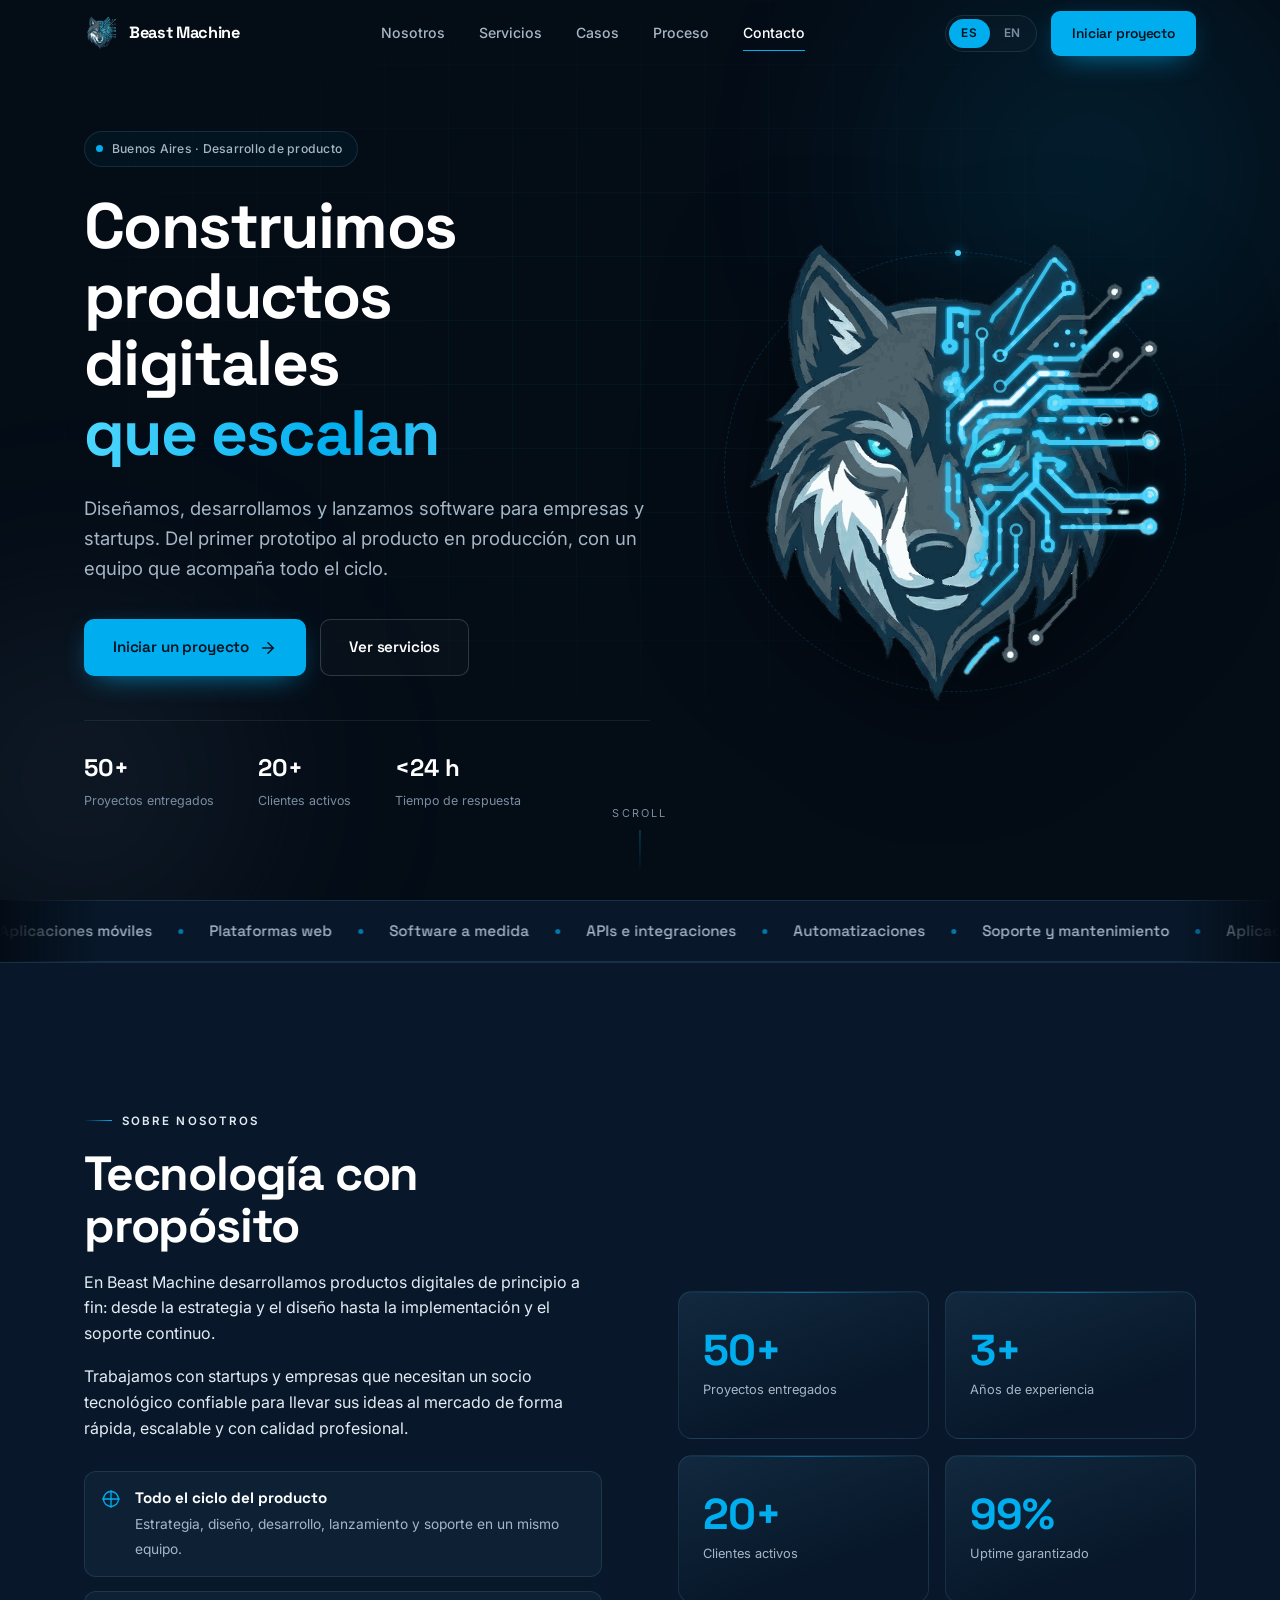
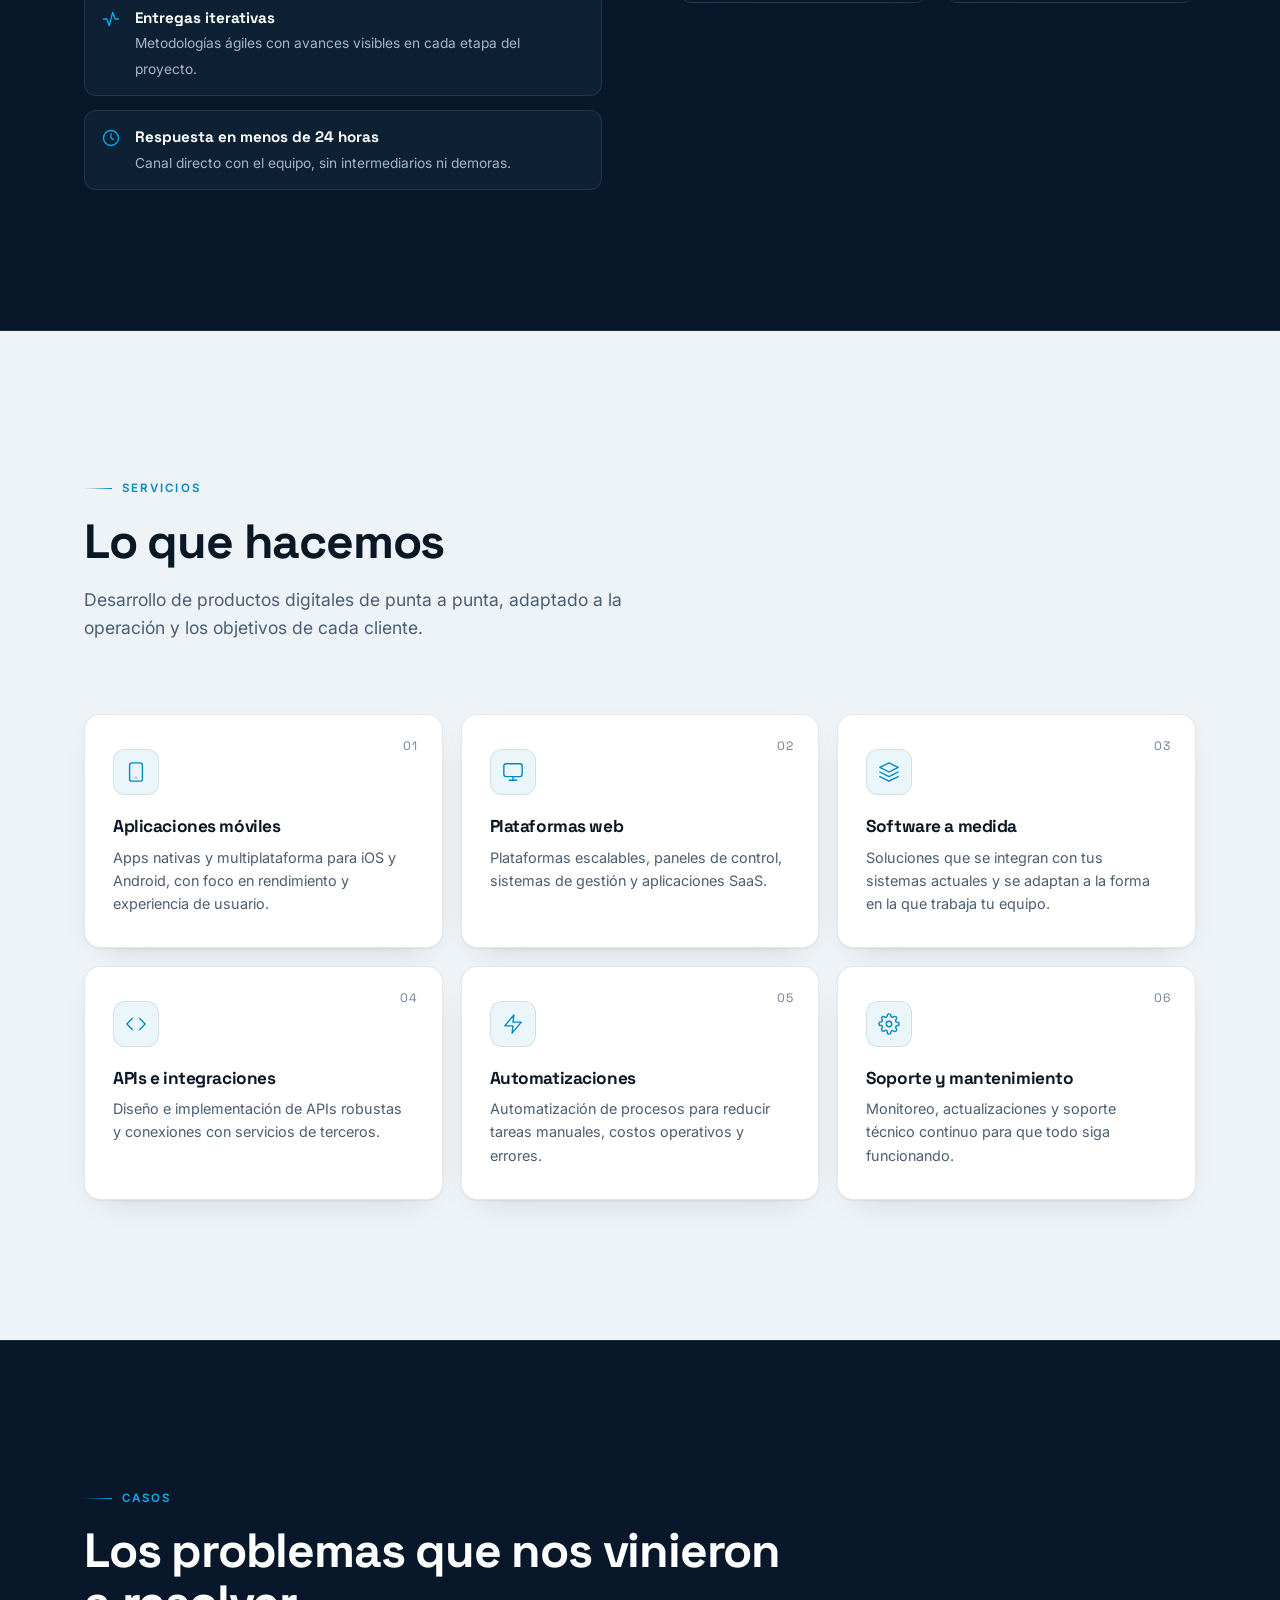
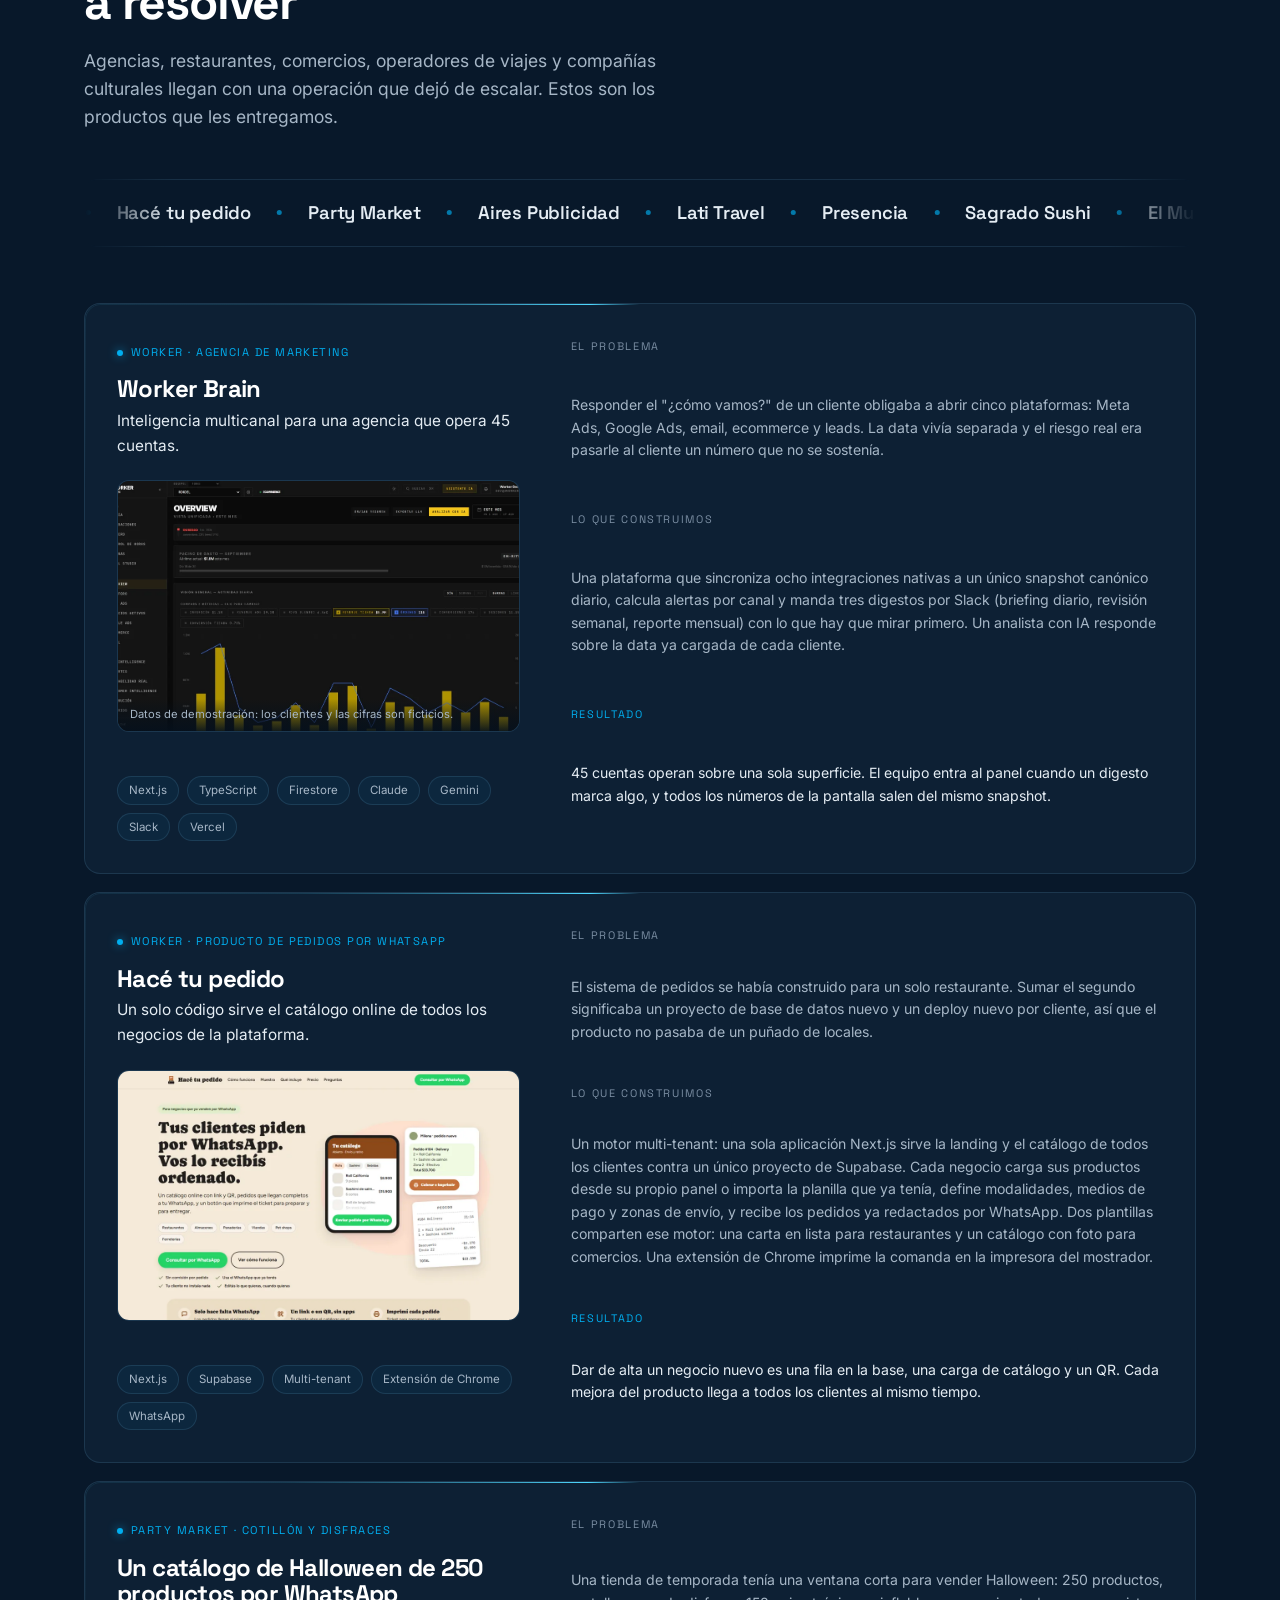
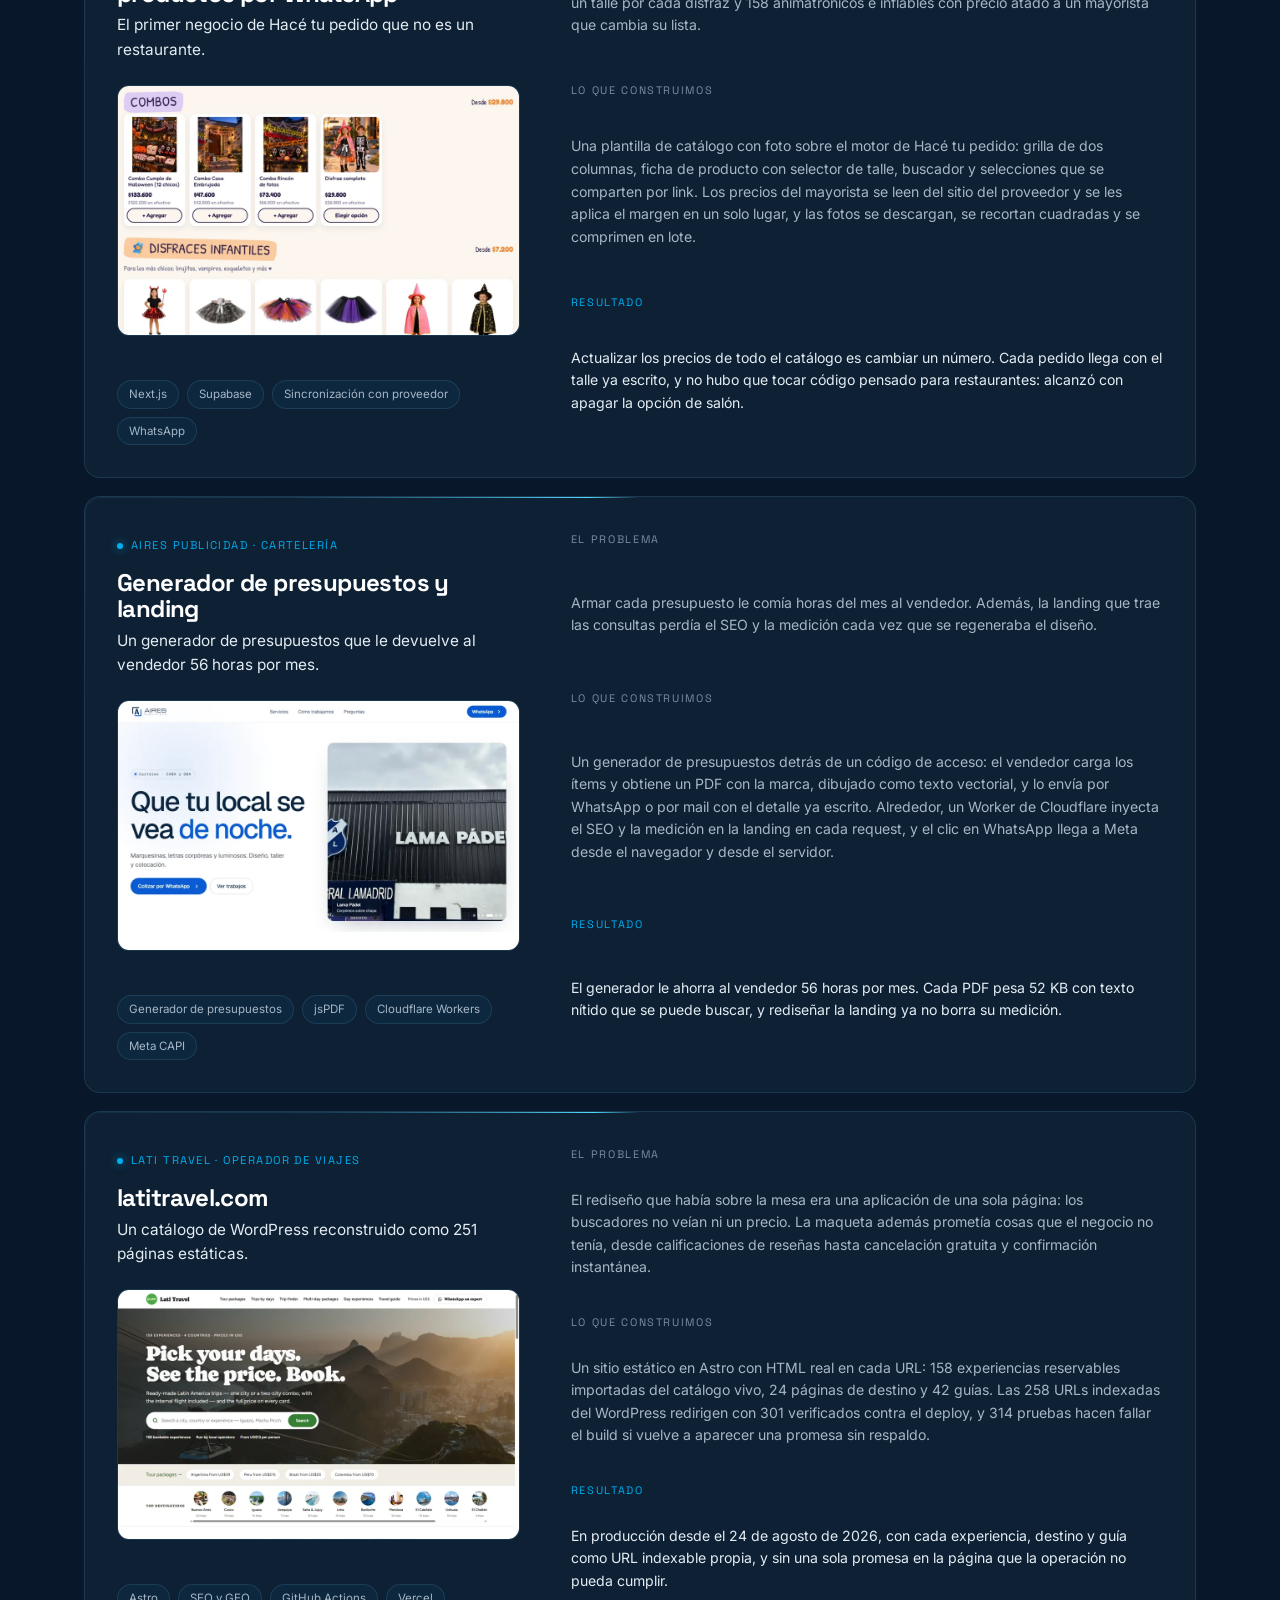
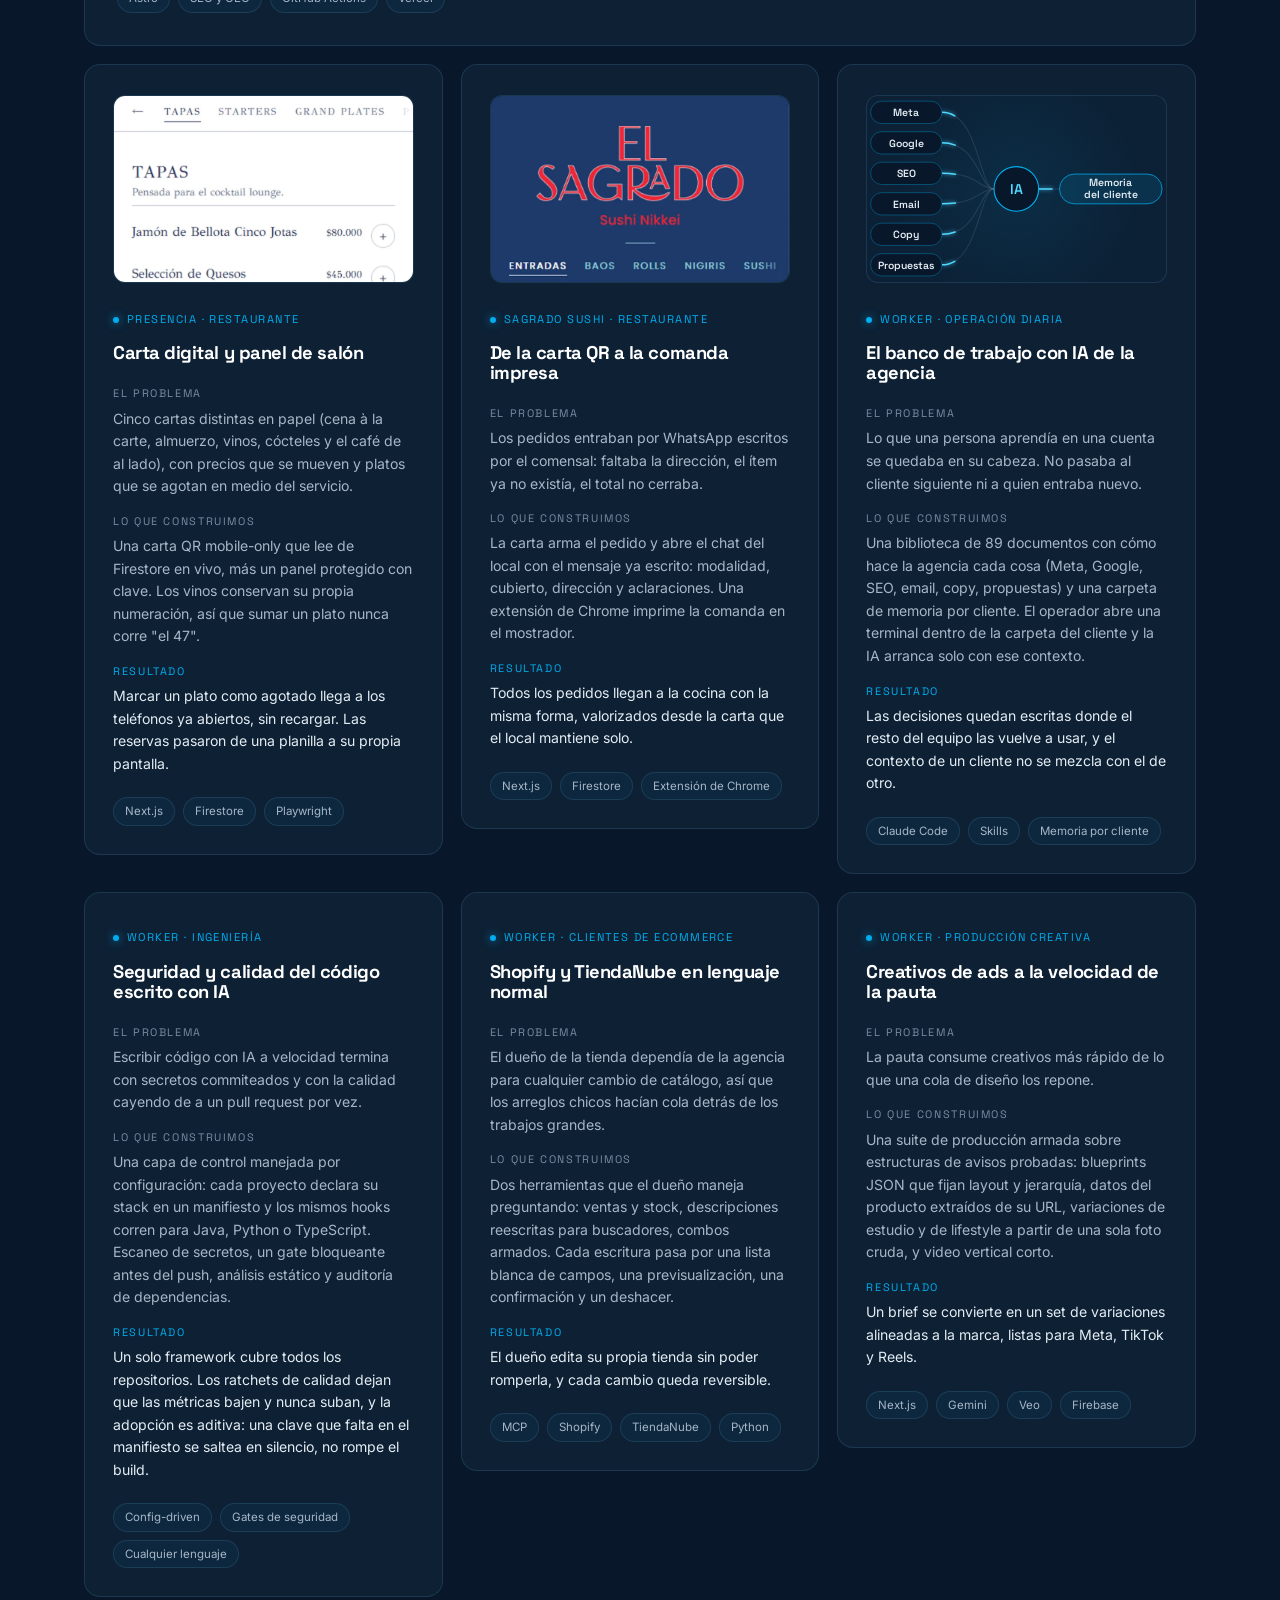
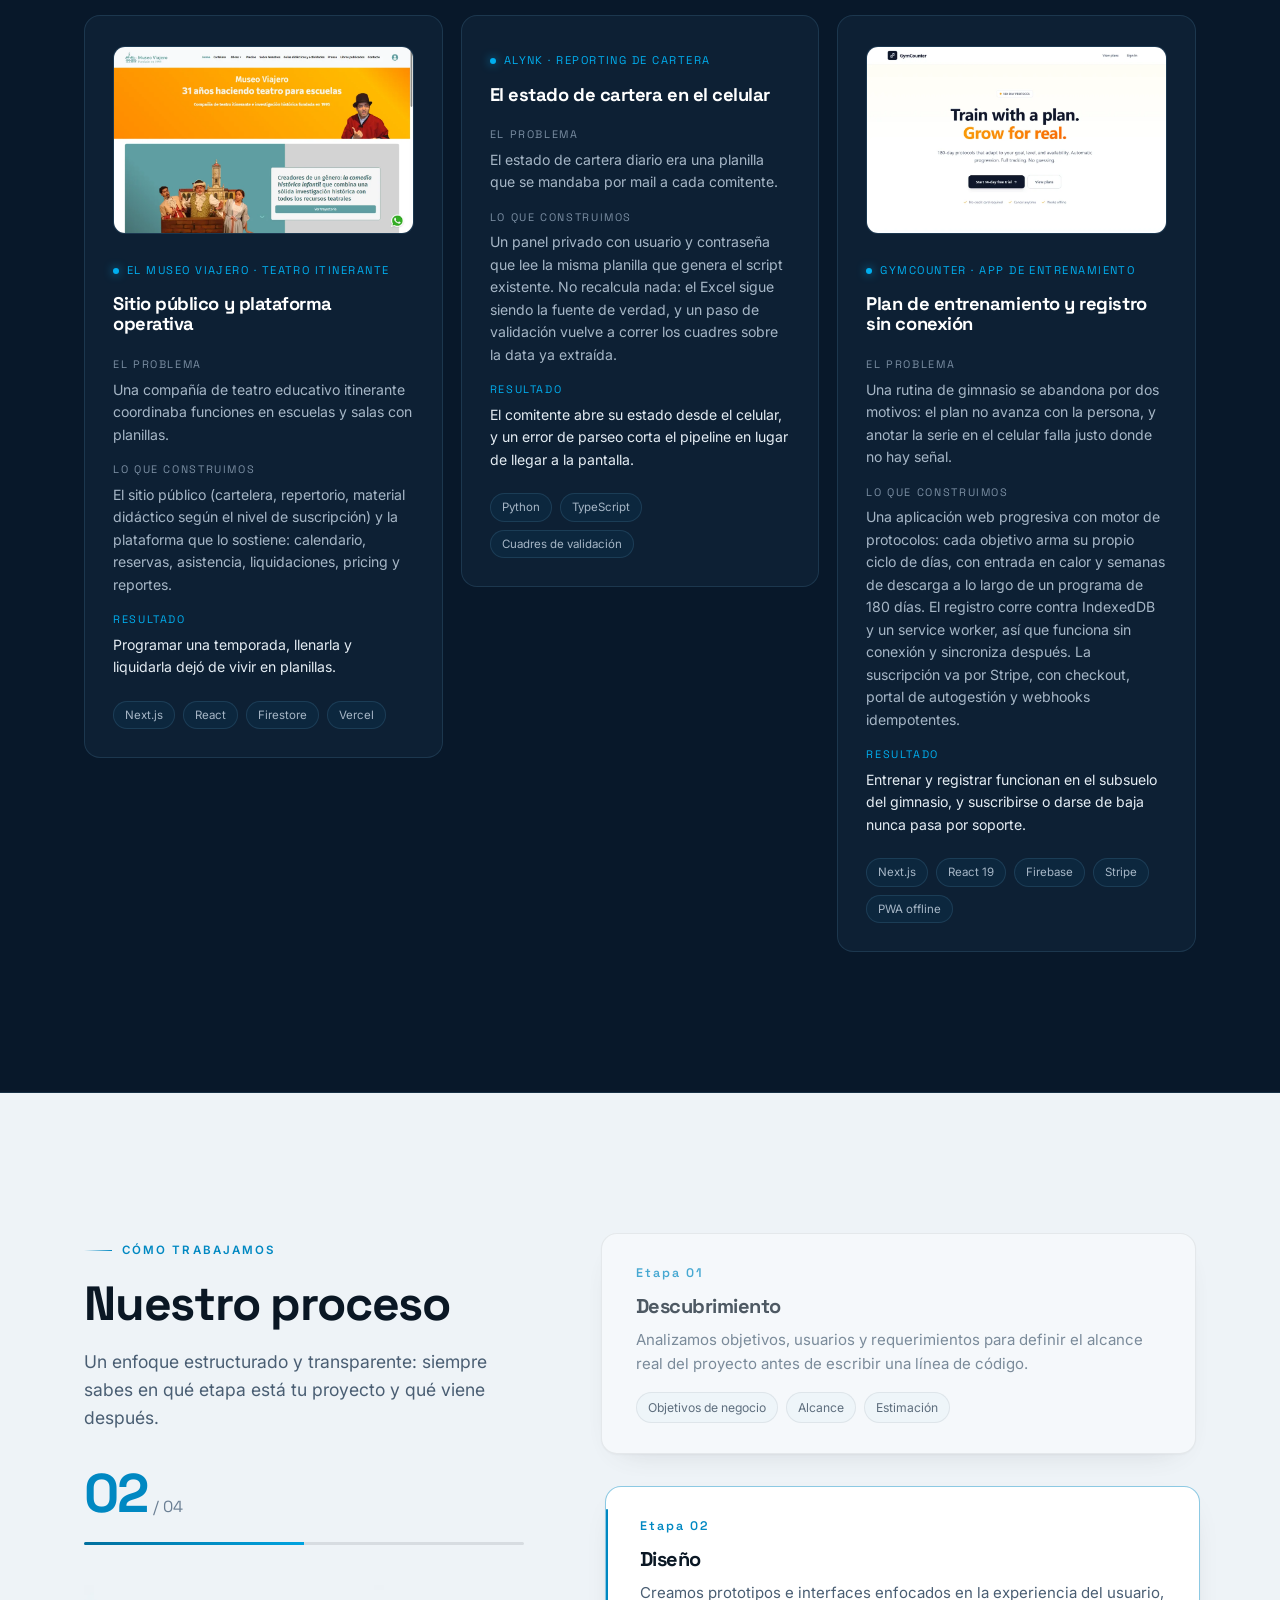
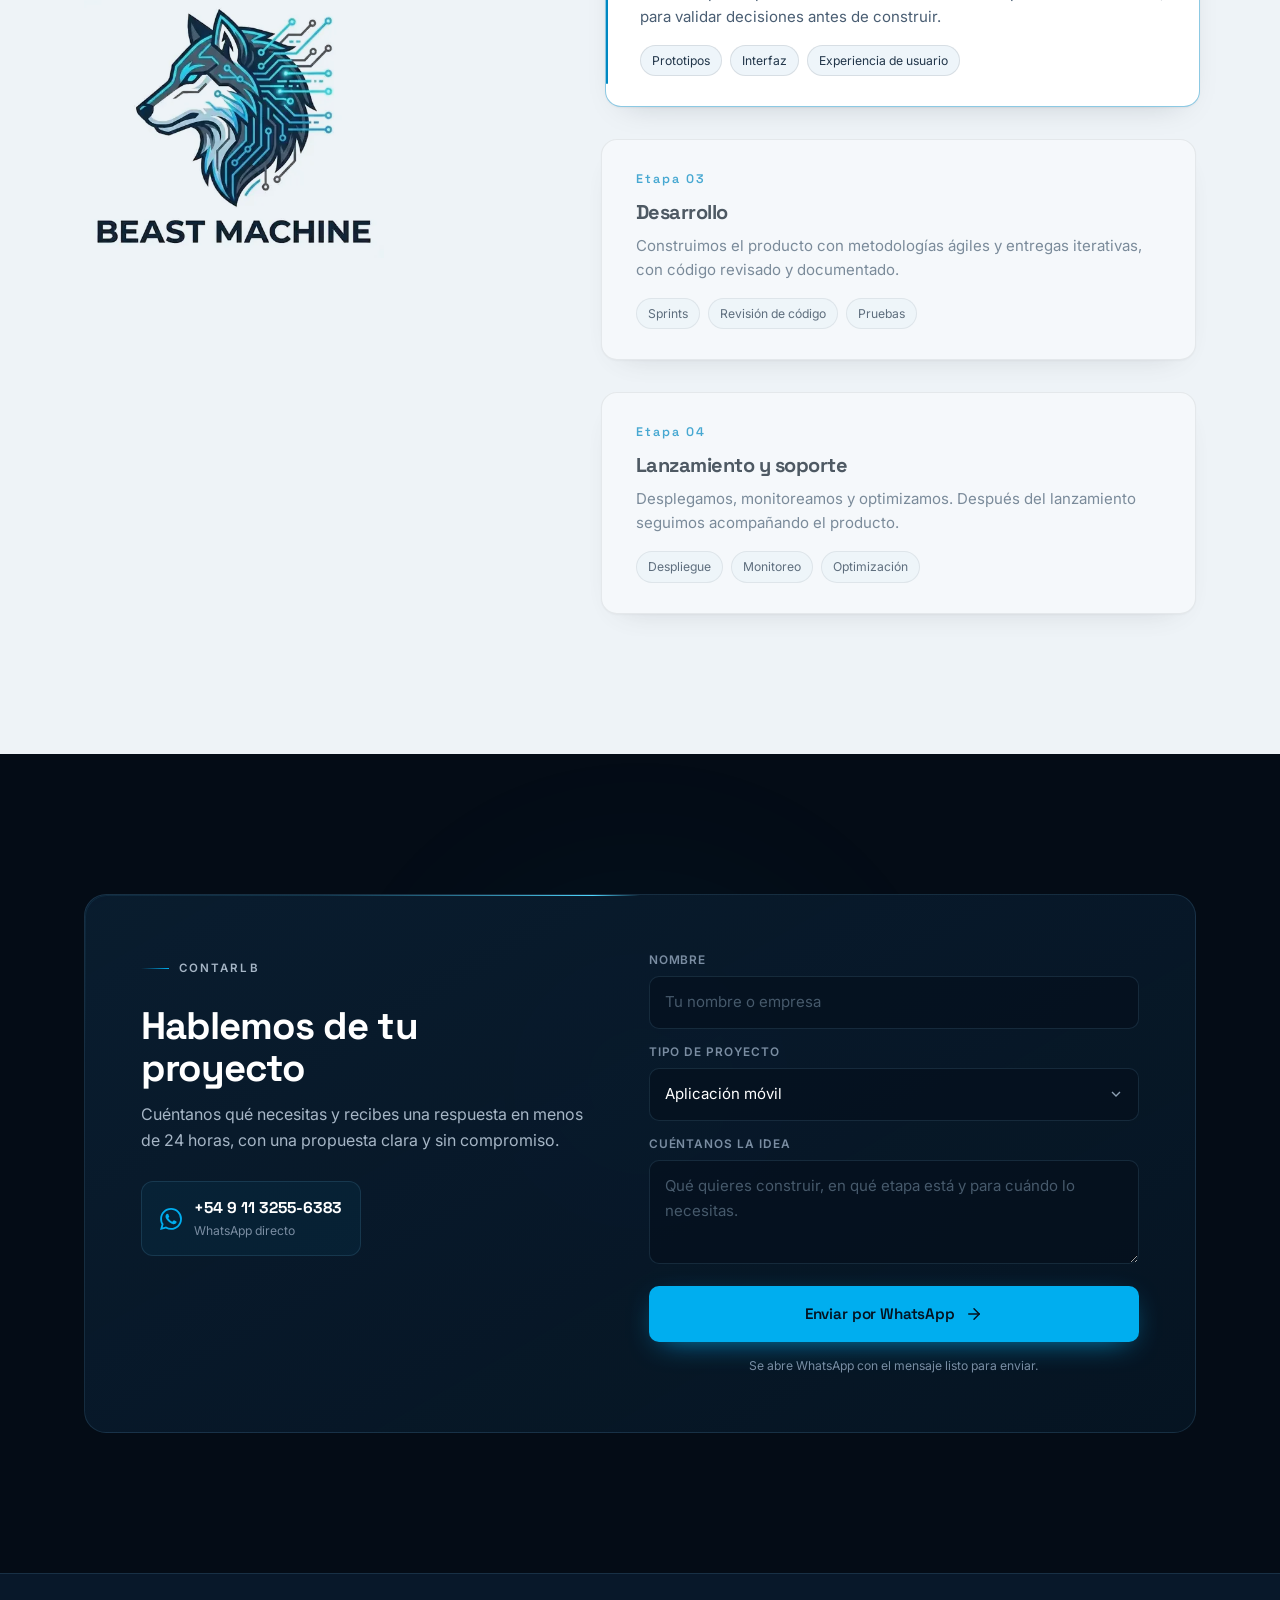
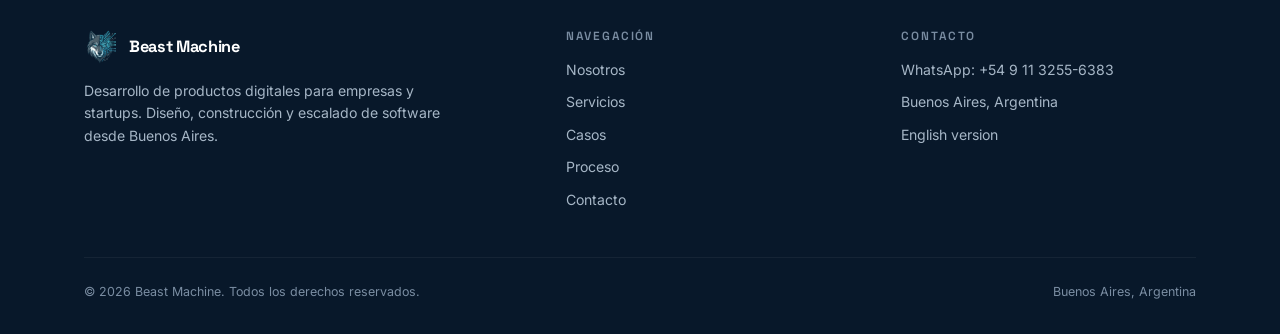
==== commit 8987ea58: "feat(proceso): logo animado del cliente en lugar de la marca estatica El lobo gira de perfil a frent" ====
--- a/es/index.html
+++ b/es/index.html
@@ -38,7 +38,7 @@
 <link rel="preload" as="image" href="/assets/img/logo-front-base.png?v=6" type="image/png">
 <link rel="preload" as="image" href="/assets/img/logo-front-circuits.svg?v=9" type="image/svg+xml">
 <link href="https://fonts.googleapis.com/css2?family=Inter:wght@400;500;600&family=Space+Grotesk:wght@500;600;700&display=swap" rel="stylesheet">
-<link rel="stylesheet" href="/assets/css/style.css?v=20">
+<link rel="stylesheet" href="/assets/css/style.css?v=22">
 <noscript><style>.reveal{opacity:1;transform:none}.step{opacity:1}</style></noscript>
 
 <script type="application/ld+json">
@@ -707,7 +707,7 @@
           <p class="section-lead">Un enfoque estructurado y transparente: siempre sabes en qué etapa está tu proyecto y qué viene después.</p>
           <p class="process-counter" aria-hidden="true"><b>01</b> / 04</p>
           <div class="process-rail" aria-hidden="true"><i></i></div>
-          <img class="process-mark" src="/assets/img/logo-side-mark.webp" alt="" width="599" height="600" loading="lazy" aria-hidden="true">
+          <video class="process-mark process-logo" src="/assets/video/wolf-turn.mp4?v=1" poster="/assets/img/wolf-turn.webp?v=1" width="480" height="436" muted loop playsinline preload="none" aria-hidden="true"></video>
         </div>
       </div>
 
@@ -829,6 +829,6 @@
   </div>
 </footer>
 
-<script src="/assets/js/app.js?v=6" defer></script>
+<script src="/assets/js/app.js?v=7" defer></script>
 </body>
 </html>
--- a/assets/css/style.css
+++ b/assets/css/style.css
@@ -1291,3 +1291,17 @@
 .section-light .step li { background: #EEF5FA; color: #22364A; }
 .section-light .process-rail { background: rgba(10, 23, 36, 0.10); }
 .section-light .process-mark { opacity: 0.18; filter: grayscale(0.2) brightness(0.55); }
+
+/* Logo animado de Proceso: el video del cliente (el lobo gira de perfil a
+   frente y vuelve). Viene sobre blanco; multiply lo funde con el papel claro. */
+.section-light .process-logo {
+  max-width: 300px;
+  height: auto;
+  margin-top: 40px;
+  opacity: 1;
+  filter: none;
+  mix-blend-mode: multiply;
+}
+/* sticky crea su propio contexto de apilamiento: sin un fondo adentro, el
+   multiply del video no tiene contra qué fundirse y se ve el recuadro blanco. */
+.section-light .process-sticky { background: #EEF3F7; }
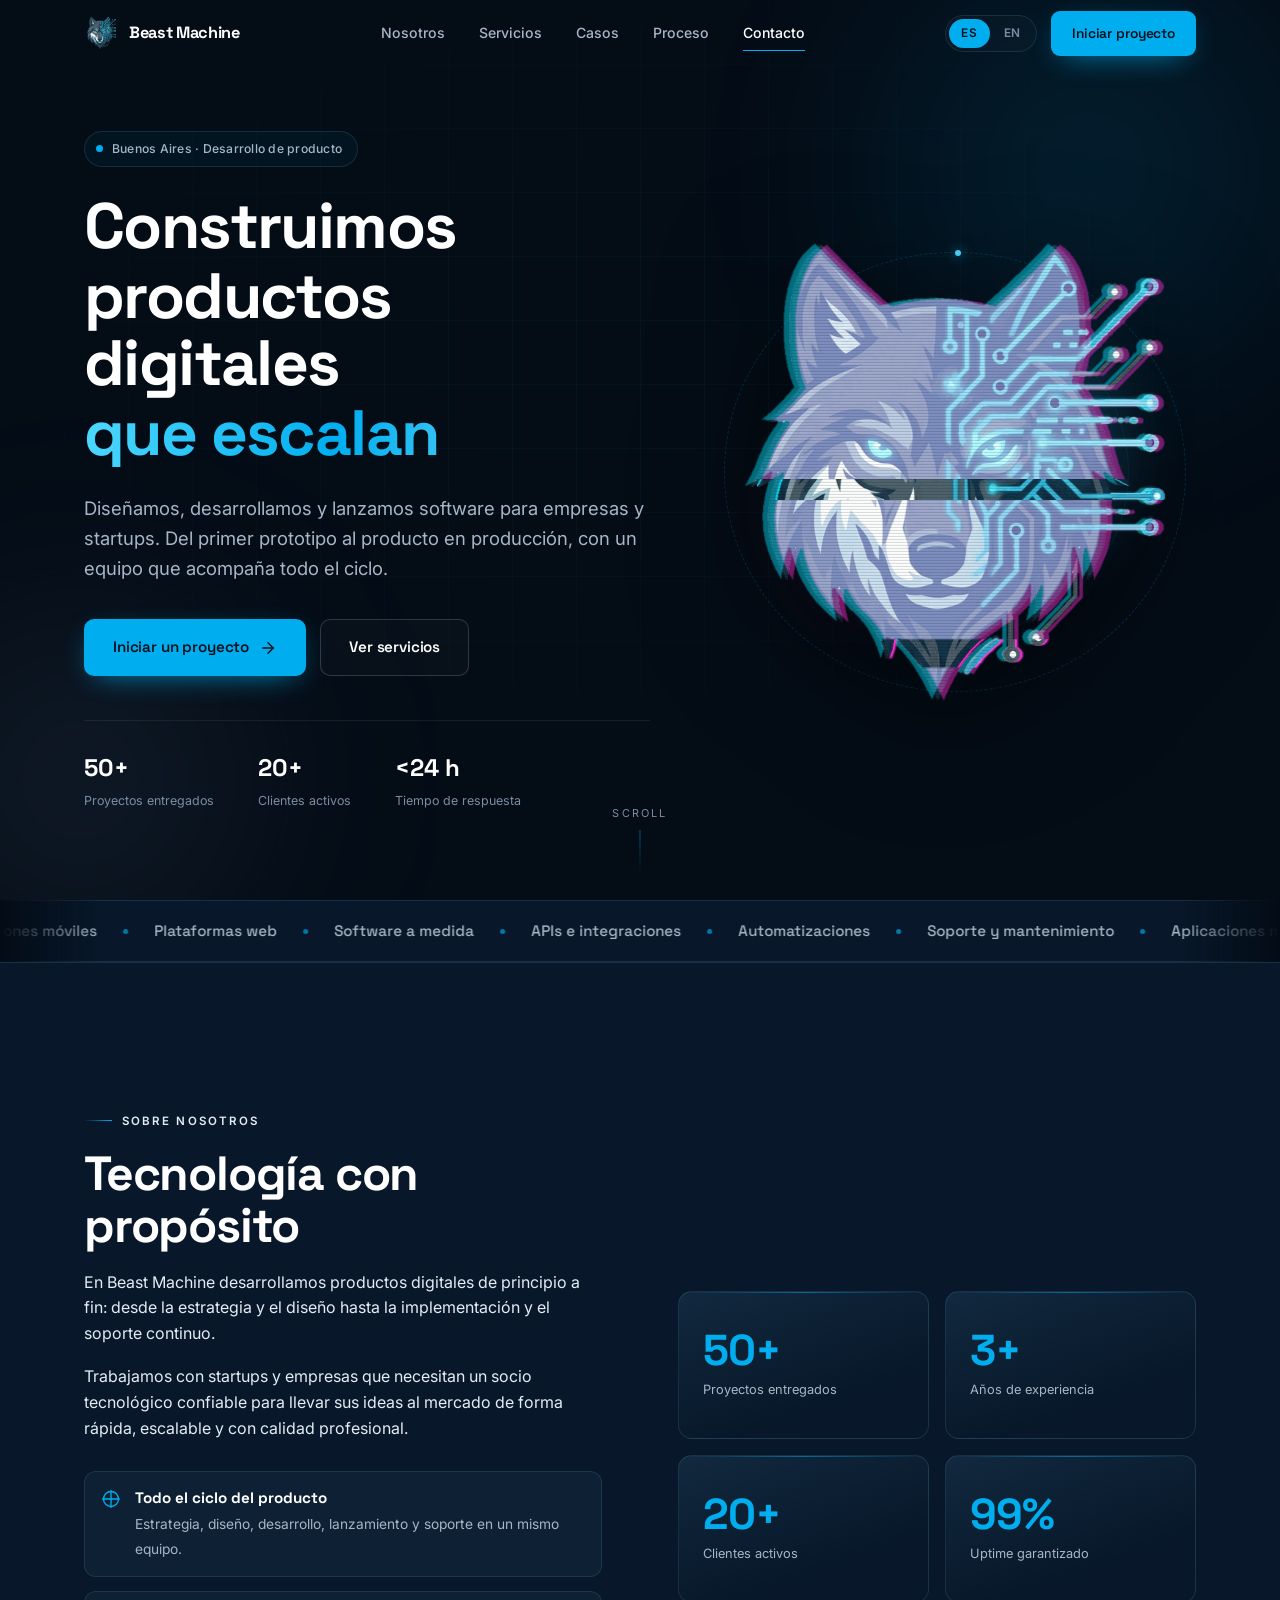
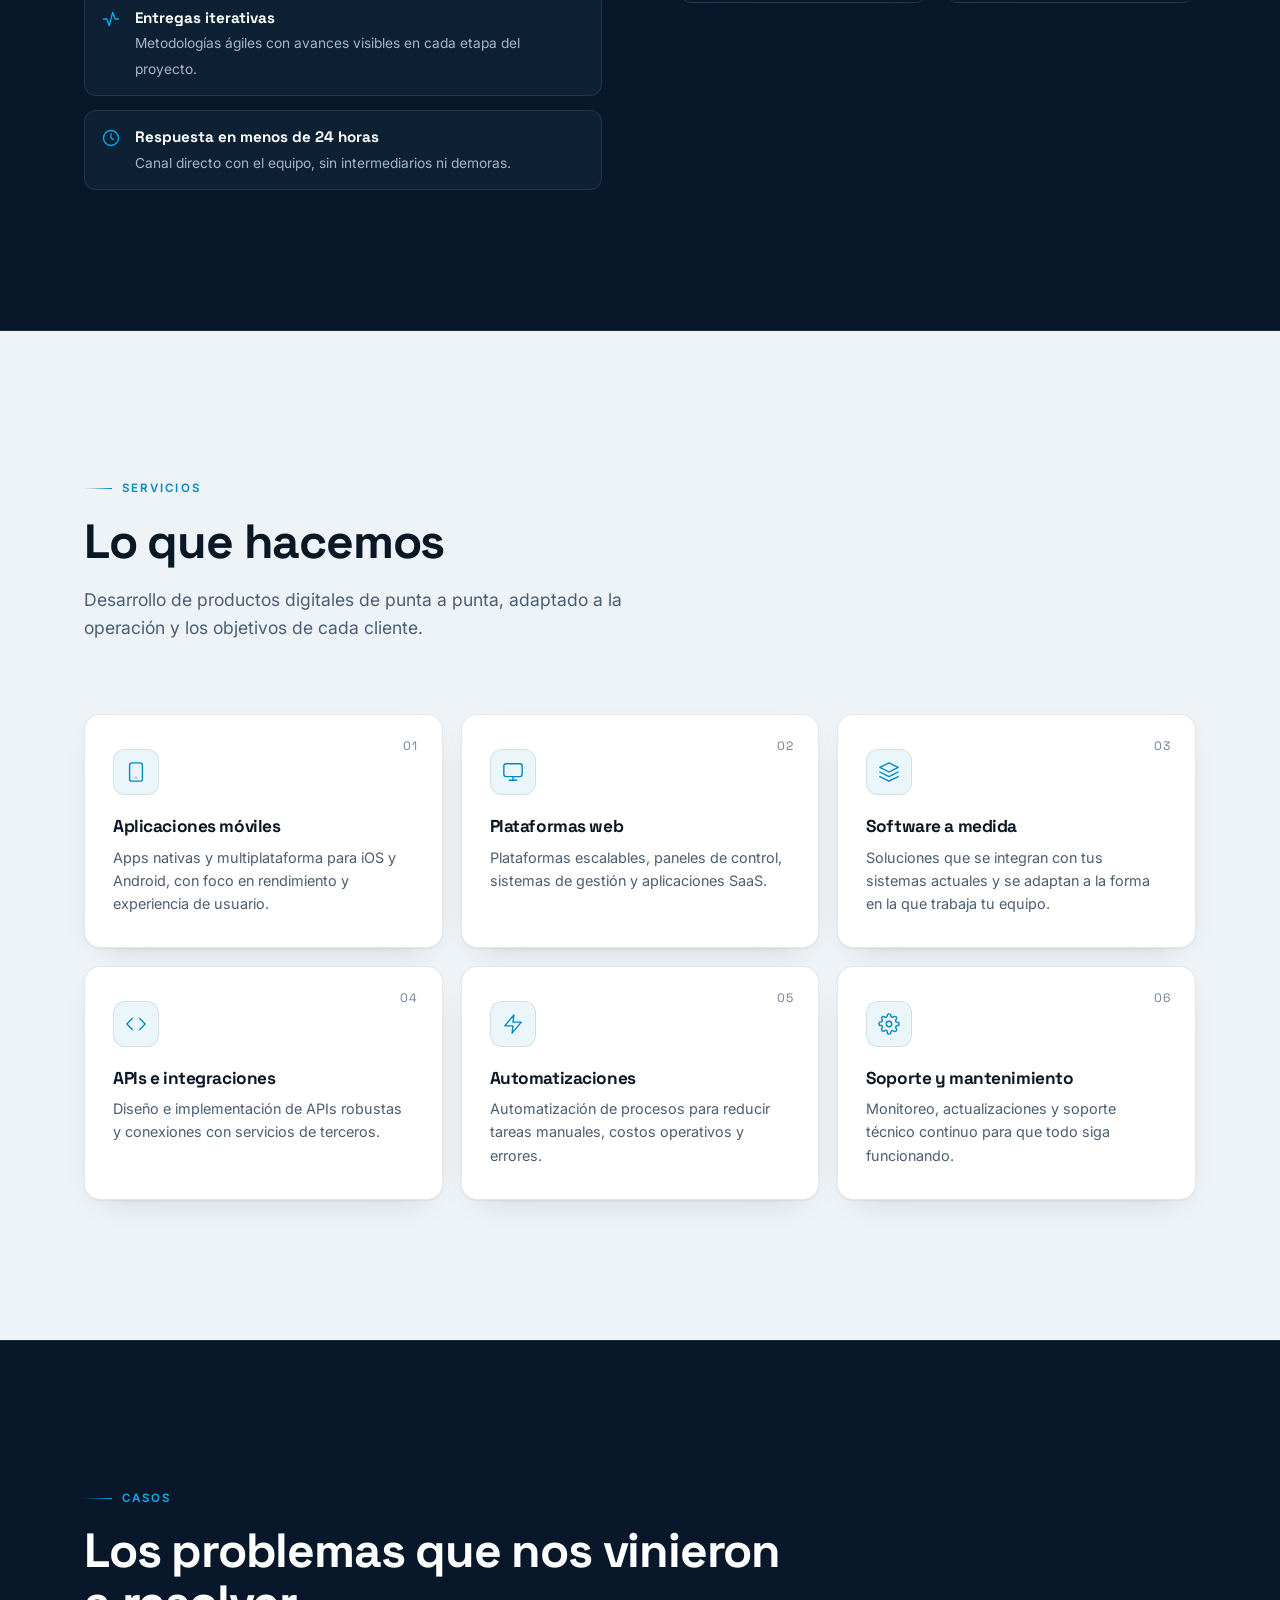
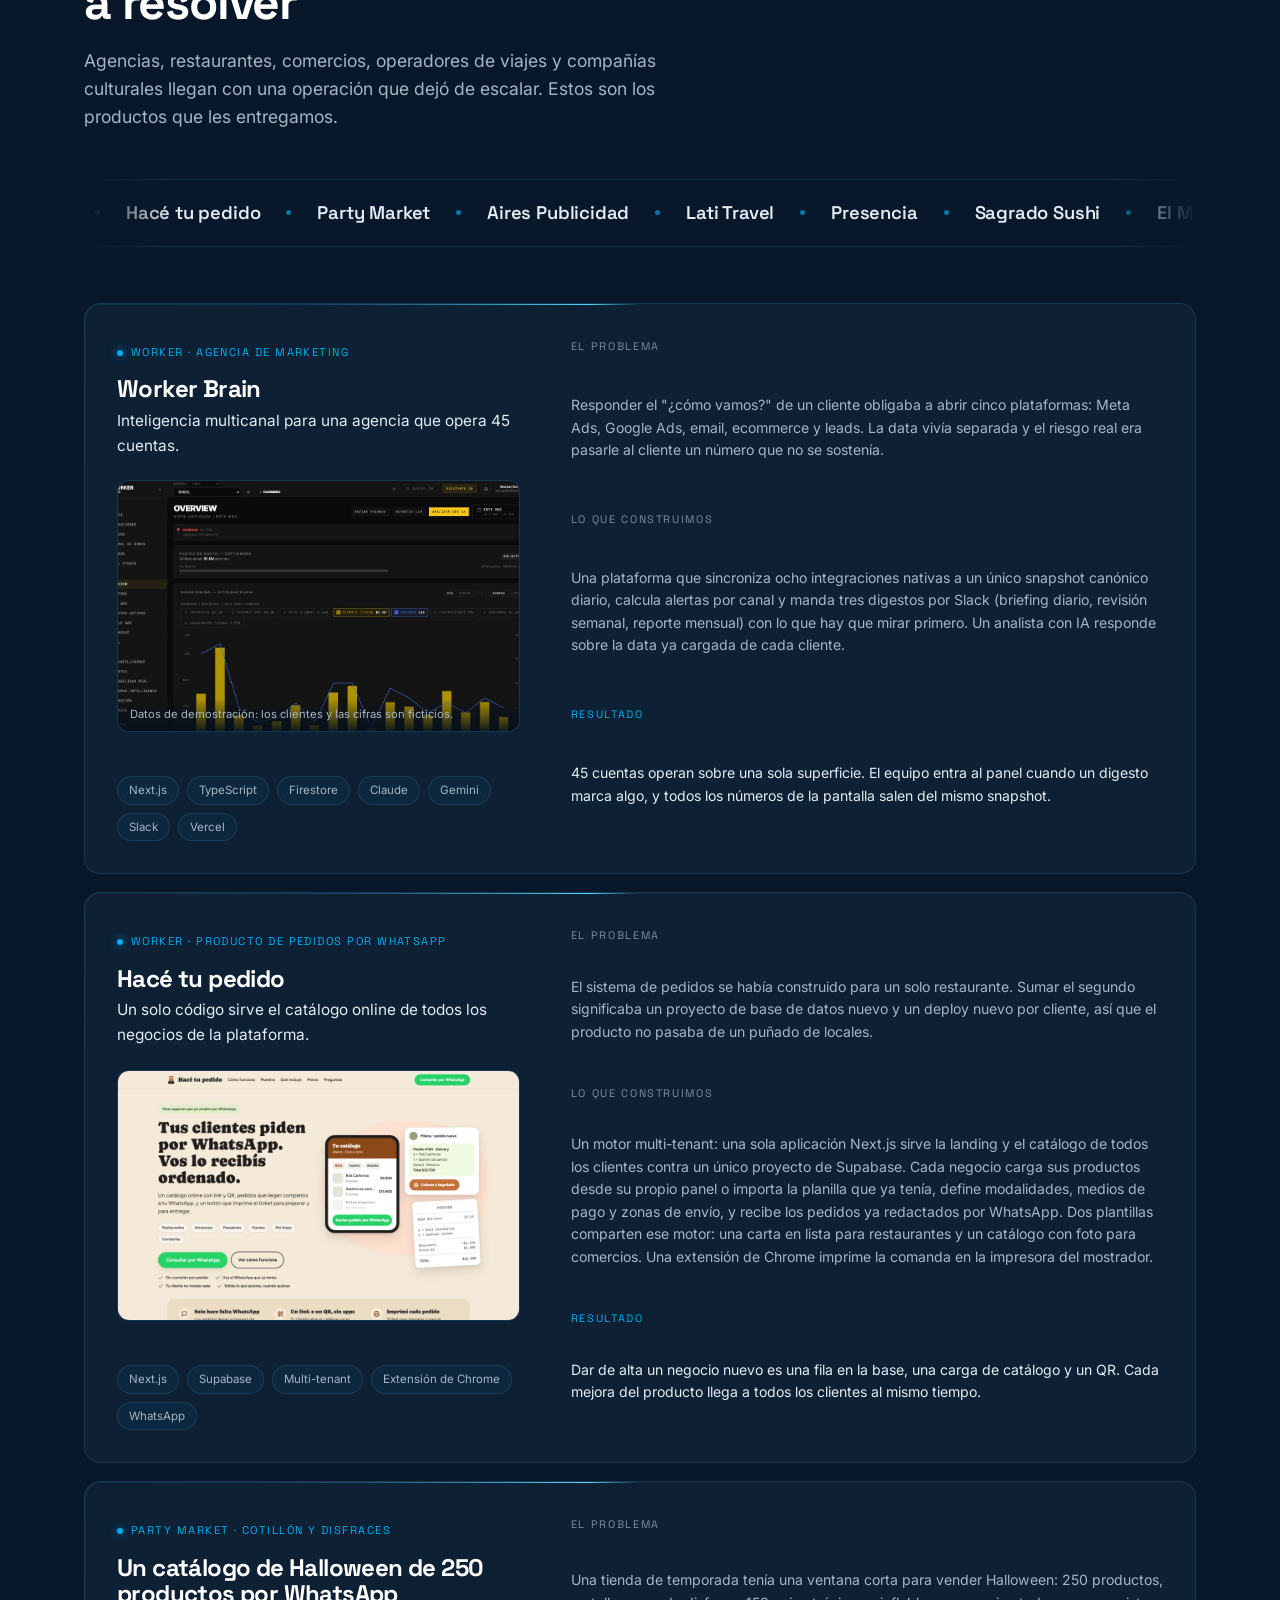
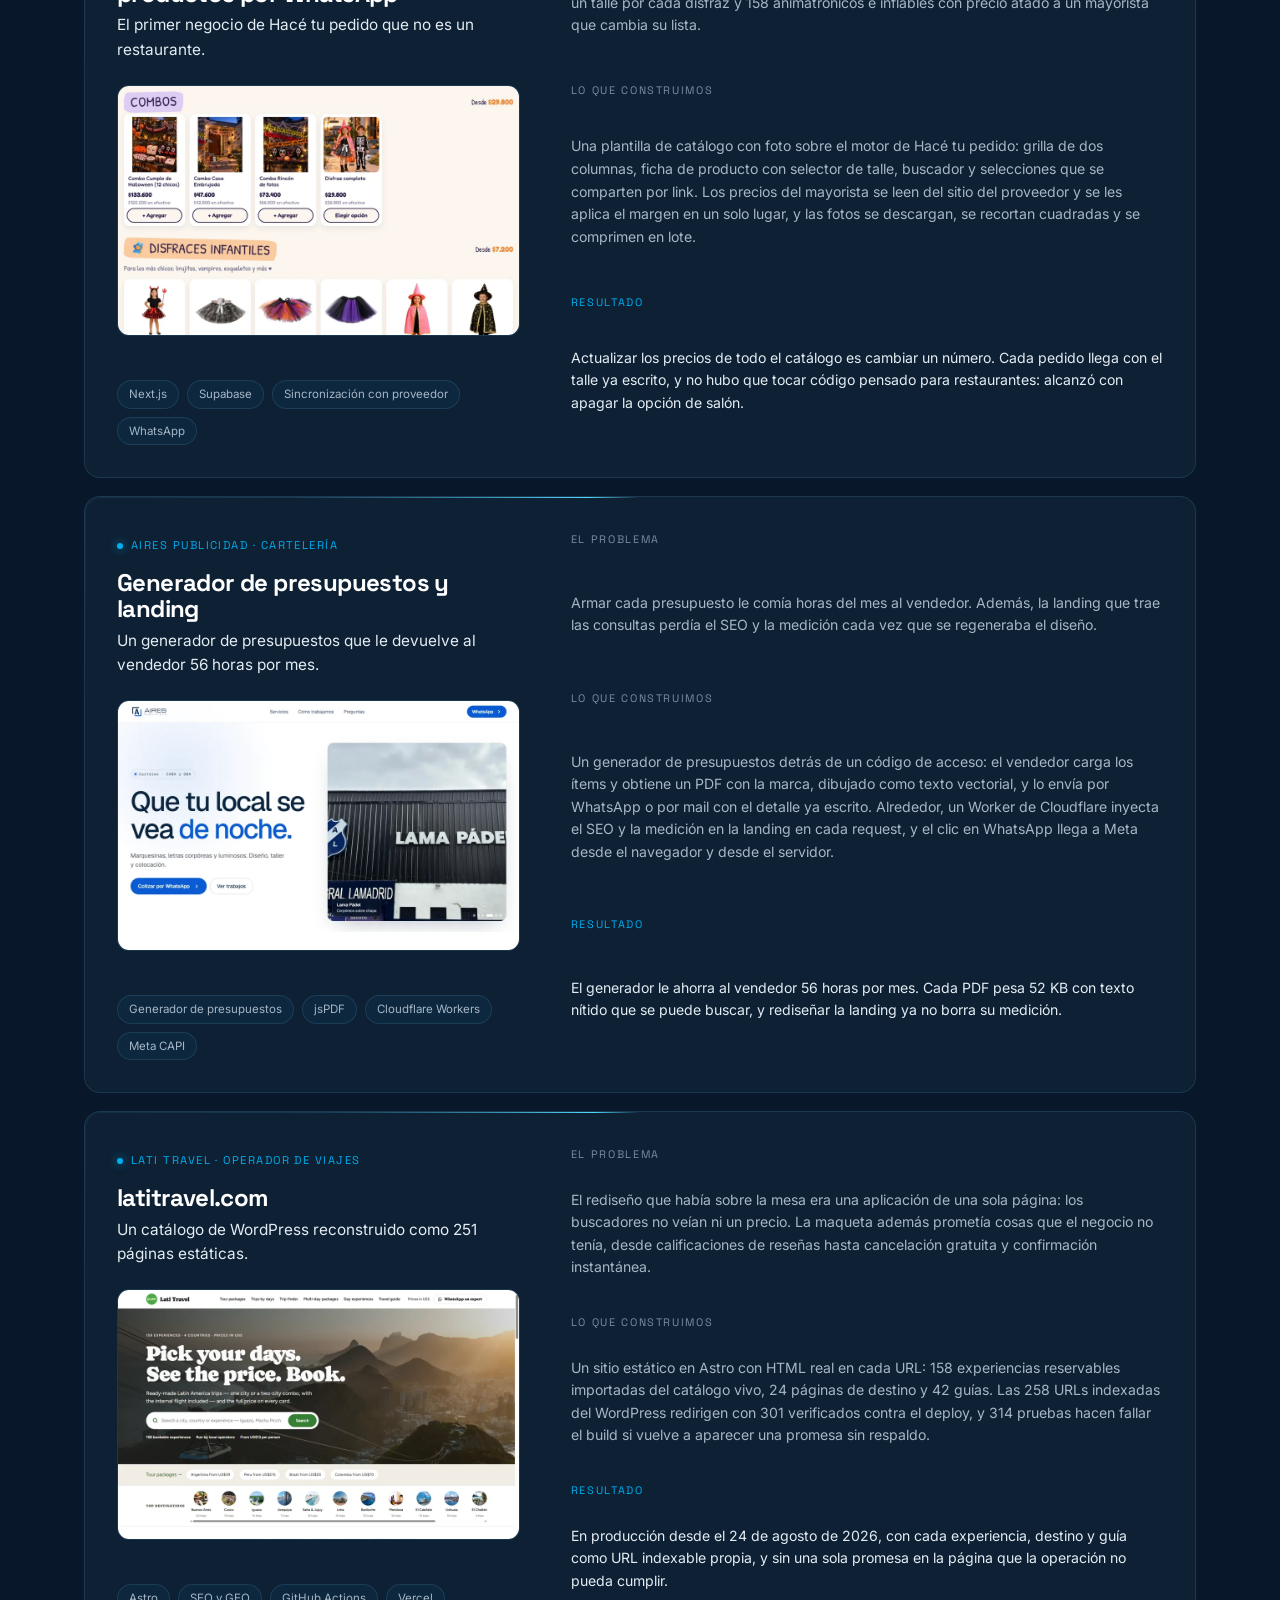
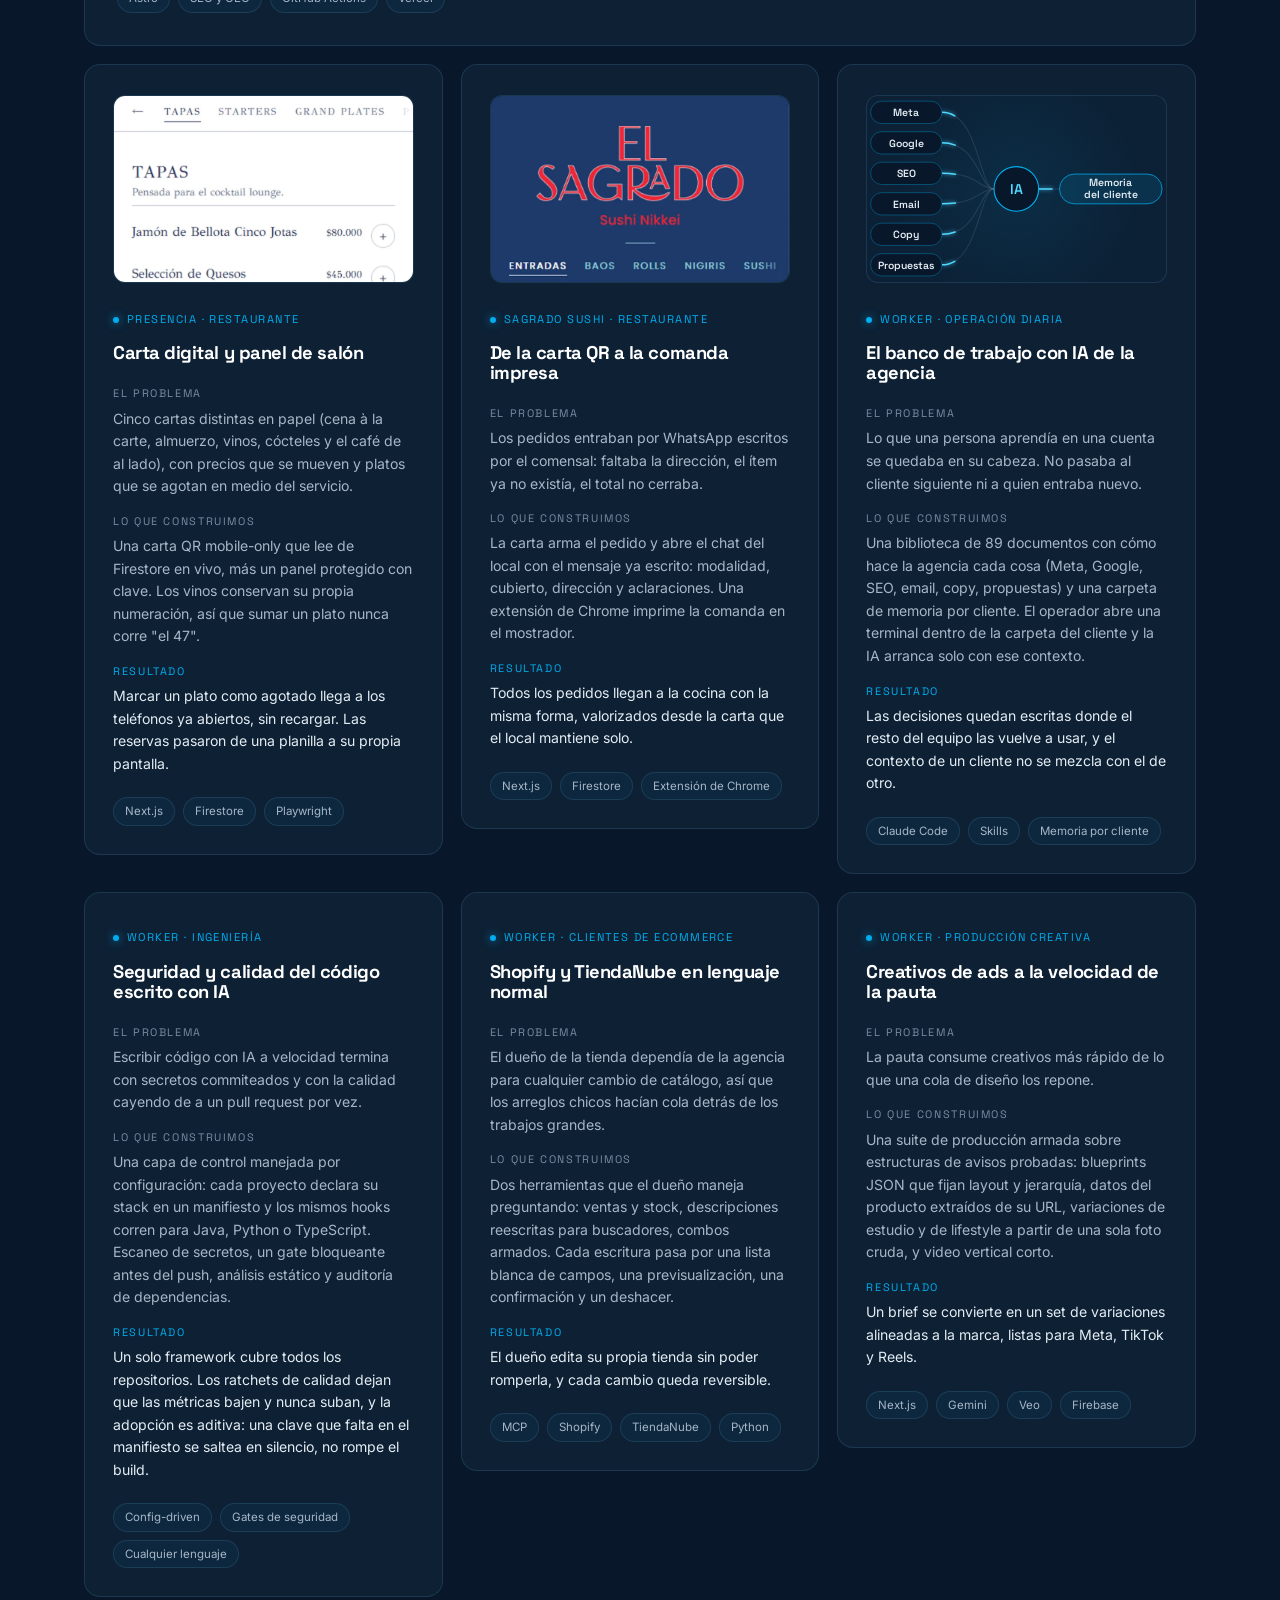
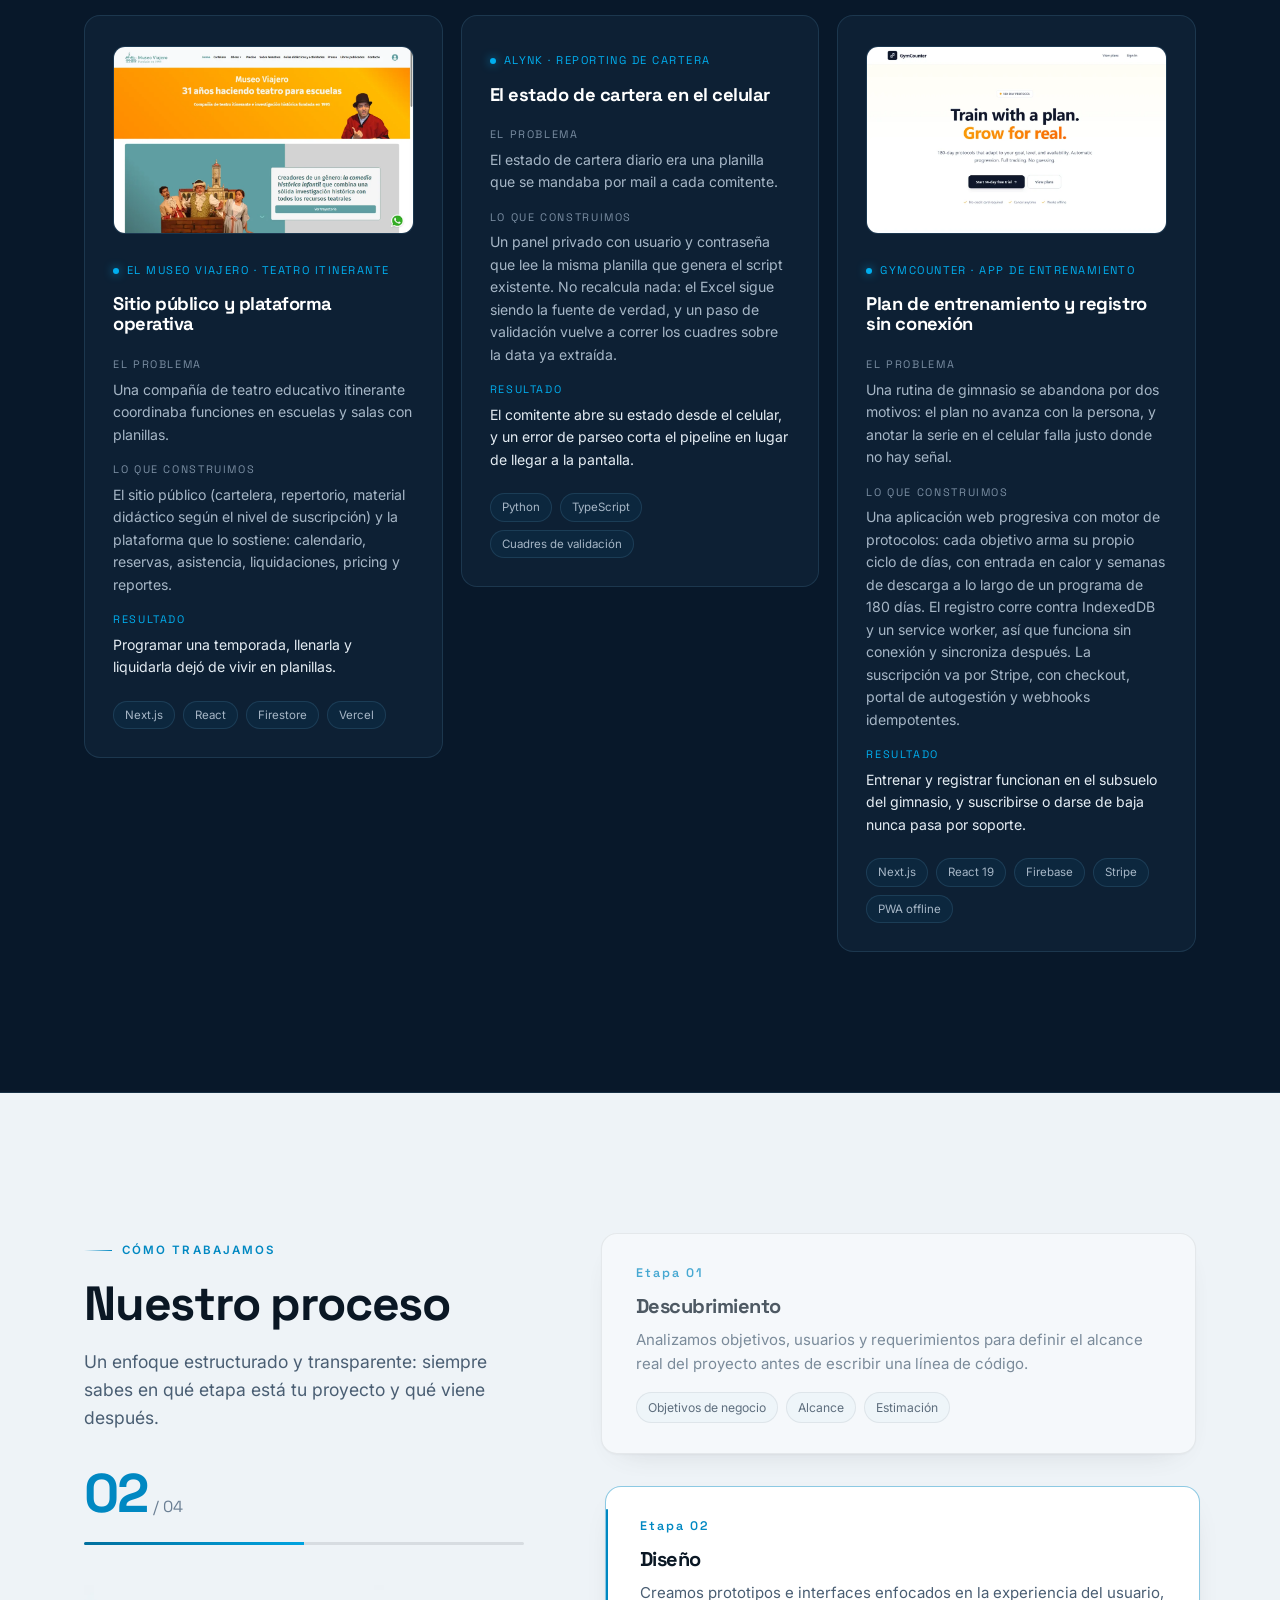
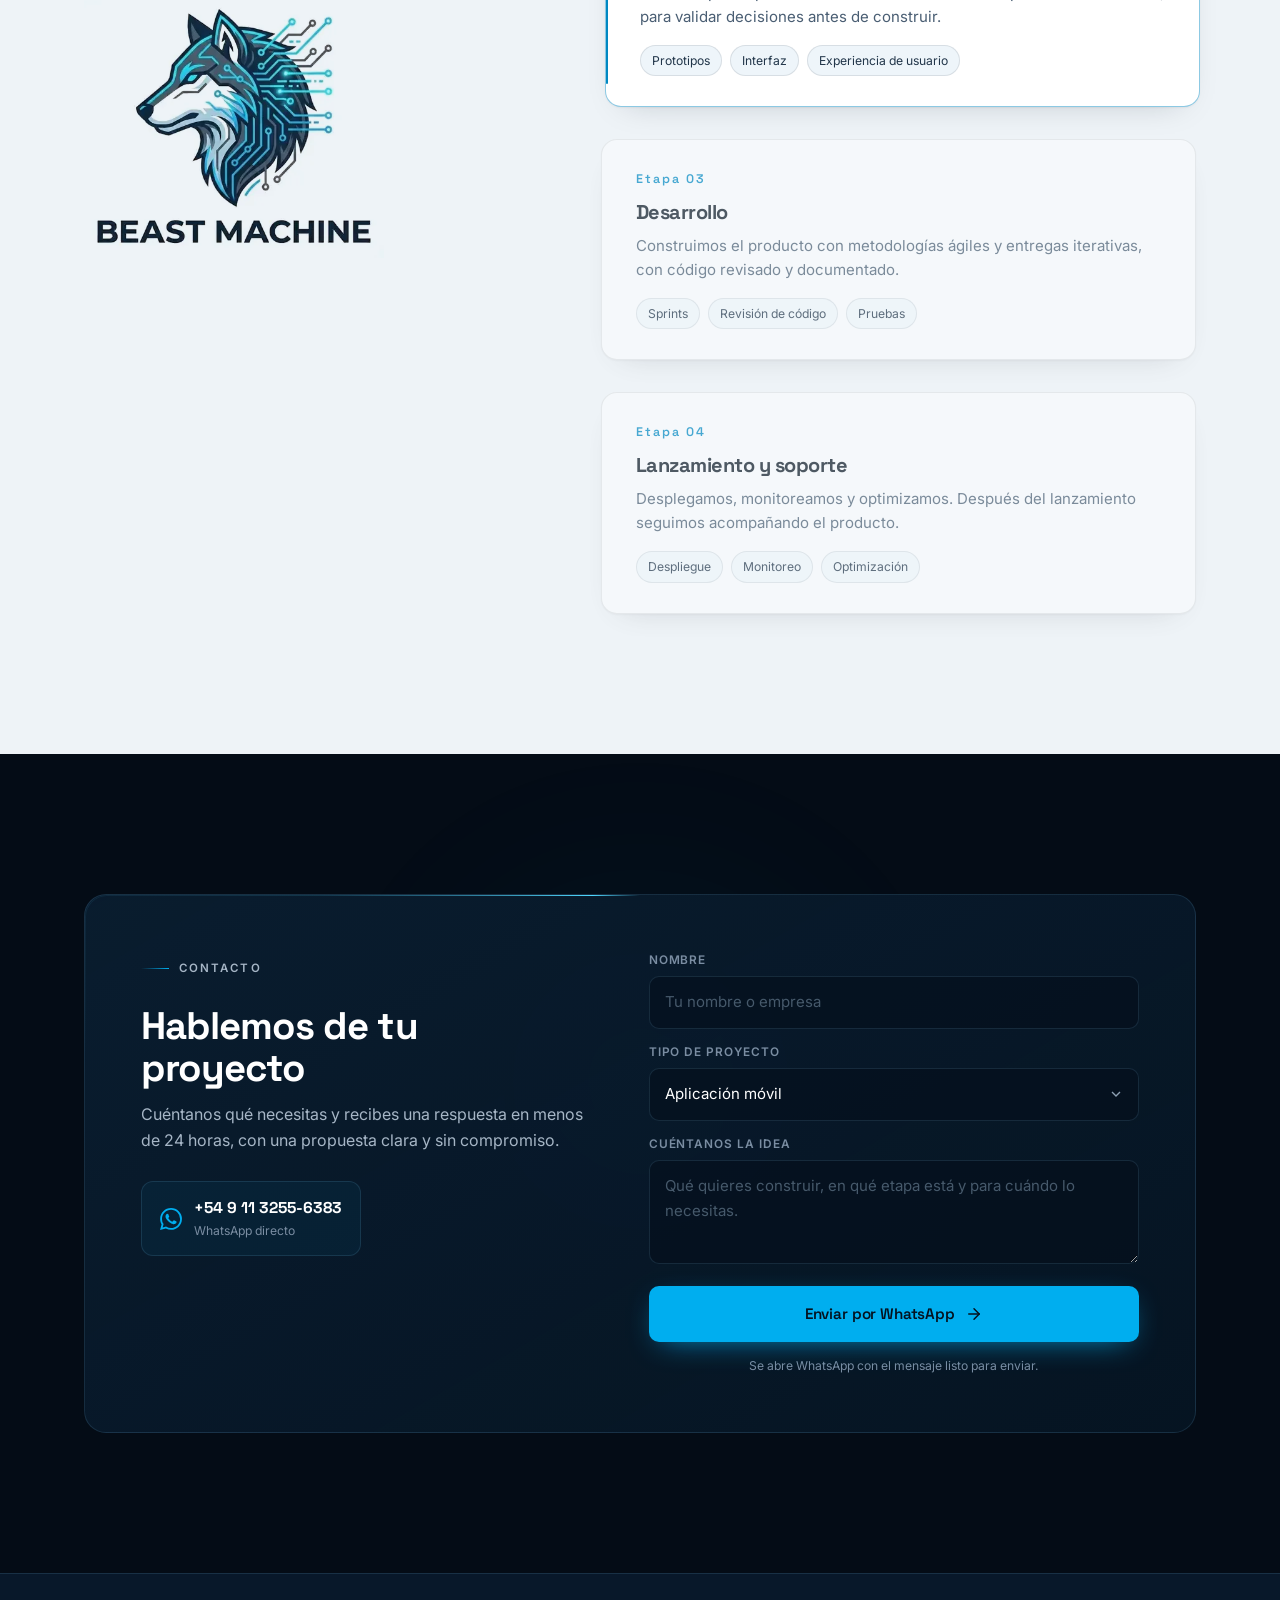
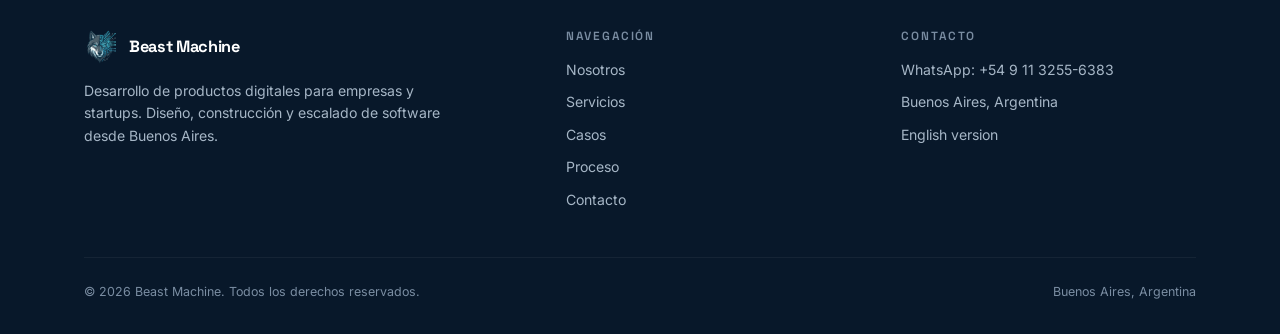
==== commit f998fa37: "feat(hero): logo animado v2 (grunido + cyberpunk) portado de Claude Design - beast-logo.js: port van" ====
--- a/es/index.html
+++ b/es/index.html
@@ -38,7 +38,7 @@
 <link rel="preload" as="image" href="/assets/img/logo-front-base.png?v=6" type="image/png">
 <link rel="preload" as="image" href="/assets/img/logo-front-circuits.svg?v=9" type="image/svg+xml">
 <link href="https://fonts.googleapis.com/css2?family=Inter:wght@400;500;600&family=Space+Grotesk:wght@500;600;700&display=swap" rel="stylesheet">
-<link rel="stylesheet" href="/assets/css/style.css?v=22">
+<link rel="stylesheet" href="/assets/css/style.css?v=24">
 <noscript><style>.reveal{opacity:1;transform:none}.step{opacity:1}</style></noscript>
 
 <script type="application/ld+json">
@@ -150,29 +150,29 @@
         <div class="halo"></div>
         <div class="ring"></div>
         <div class="ring r2"></div>
-        <div class="mark hero-mark">
-          <svg class="mark-art" viewBox="0 0 559 625" aria-hidden="true" focusable="false">
-            <defs>
-              <filter id="fur" x="-8%" y="-8%" width="116%" height="116%" color-interpolation-filters="sRGB">
-                <feTurbulence type="fractalNoise" baseFrequency="0.006 0.013" numOctaves="2" seed="7" result="noise">
-                  <animate attributeName="baseFrequency" dur="13s" repeatCount="indefinite"
-                           values="0.006 0.013;0.010 0.019;0.005 0.011;0.006 0.013"
-                           calcMode="spline" keyTimes="0;0.34;0.7;1"
-                           keySplines=".45 0 .55 1;.45 0 .55 1;.45 0 .55 1"/>
-                </feTurbulence>
-                <feDisplacementMap in="SourceGraphic" in2="noise" xChannelSelector="R" yChannelSelector="G">
-                  <animate attributeName="scale" dur="7s" repeatCount="indefinite"
-                           values="5;11;6.5;5" calcMode="spline" keyTimes="0;0.4;0.72;1"
-                           keySplines=".45 0 .55 1;.45 0 .55 1;.45 0 .55 1"/>
-                </feDisplacementMap>
-              </filter>
-            </defs>
-            <g class="mark-organic">
-              <image class="mark-base" href="/assets/img/logo-front-base.png?v=6" width="559" height="625"/>
-              <image class="mark-eyes" href="/assets/img/logo-front-eyes.png?v=6" width="559" height="625"/>
-            </g>
-          </svg>
-          <img class="mark-circuits" src="/assets/img/logo-front-circuits.svg?v=9" alt="" width="559" height="625" aria-hidden="true">
+        <div class="mark hero-mark beast" data-beast>
+          <div class="beast-halo"></div>
+          <div class="beast-halo2"></div>
+          <div class="beast-head">
+            <img class="beast-base" src="/assets/img/logo-front-base.png?v=6" alt="" width="559" height="625">
+            <img class="beast-mark" src="/assets/img/logo-front-mark.png?v=1" alt="" width="559" height="625">
+            <div class="beast-mouth"><div class="beast-teeth-top"><i style="width:12%;height:100%;background:#eef6f9;clip-path:polygon(0 0,100% 0,55% 100%)"></i><i style="width:8%;height:42%;background:#dfeaee;clip-path:polygon(0 0,100% 0,50% 100%)"></i><i style="width:8%;height:36%;background:#dfeaee;clip-path:polygon(0 0,100% 0,50% 100%)"></i><i style="width:8%;height:36%;background:#dfeaee;clip-path:polygon(0 0,100% 0,50% 100%)"></i><i style="width:8%;height:42%;background:#dfeaee;clip-path:polygon(0 0,100% 0,50% 100%)"></i><i style="width:12%;height:100%;background:#eef6f9;clip-path:polygon(0 0,100% 0,45% 100%)"></i></div><div class="beast-teeth-bot"><i style="width:12%;height:100%;background:#e6f0f3;clip-path:polygon(50% 0,100% 100%,0 100%)"></i><i style="width:9%;height:45%;background:#d3e0e5;clip-path:polygon(50% 0,100% 100%,0 100%)"></i><i style="width:9%;height:40%;background:#d3e0e5;clip-path:polygon(50% 0,100% 100%,0 100%)"></i><i style="width:9%;height:45%;background:#d3e0e5;clip-path:polygon(50% 0,100% 100%,0 100%)"></i><i style="width:12%;height:100%;background:#e6f0f3;clip-path:polygon(50% 0,100% 100%,0 100%)"></i></div></div>
+            <img class="beast-jaw" src="/assets/img/logo-front-mark.png?v=1" alt="" width="559" height="625">
+            <img class="beast-snout" src="/assets/img/logo-front-mark.png?v=1" alt="" width="559" height="625">
+            <div class="beast-svg"></div>
+            <img class="beast-eyes" src="/assets/img/logo-front-eyes.png?v=6" alt="" width="559" height="625">
+            <div class="beast-lid beast-lid-l"></div>
+            <div class="beast-lid beast-lid-r"></div>
+            <div class="beast-rgb beast-rgb-c"></div>
+            <div class="beast-rgb beast-rgb-m"></div>
+            <img class="beast-slice" src="/assets/img/logo-front-mark.png?v=1" alt="" width="559" height="625">
+            <img class="beast-slice" src="/assets/img/logo-front-mark.png?v=1" alt="" width="559" height="625">
+            <img class="beast-slice" src="/assets/img/logo-front-mark.png?v=1" alt="" width="559" height="625">
+            <div class="beast-scan"></div>
+          </div>
+          <div class="beast-ring" style="--ring:#ff2bd6"></div>
+          <div class="beast-ring" style="--ring:#4cc6f2"></div>
+          <div class="beast-ring" style="--ring:#ff2bd6"></div>
         </div>
       </div>
     </div>
@@ -829,6 +829,7 @@
   </div>
 </footer>
 
-<script src="/assets/js/app.js?v=7" defer></script>
+<script src="/assets/js/app.js?v=8" defer></script>
+<script src="/assets/js/beast-logo.js?v=1" defer></script>
 </body>
 </html>
--- a/assets/css/style.css
+++ b/assets/css/style.css
@@ -532,65 +532,53 @@
 }
 @keyframes spin { to { transform: rotate(360deg); } }
 
-/* layered logo
-   1. .mark-art   svg con la ilustracion y los ojos, con filtro de pelaje animado
-   2. .mark-eyes  capa de ojos: parpadea
-   3. .mark-circuits  svg externo con los circuitos vectorizados y animados      */
+/* Logo animado del hero (beast-logo.js): capas apiladas sobre la misma caja
+   559x625. Sin JS se ve sólo .beast-mark, el logo completo. */
 .mark {
   position: relative;
   width: min(100%, 410px);
   aspect-ratio: 559 / 625;
-  will-change: transform;
-}
-
-.mark-art {
-  display: block;
-  width: 100%;
-  height: auto;
-  overflow: visible;
-  filter: drop-shadow(0 30px 60px rgba(0, 0, 0, 0.55));
-  transform-origin: 50% 62%;
-  animation: beast-breathe 7s ease-in-out infinite;
-}
-
-/* la bestia respira: apenas se nota, pero saca al logo de la quietud */
-@keyframes beast-breathe {
-  0%, 100% { transform: scale(1) rotate(0deg); }
-  35% { transform: scale(1.014) rotate(-0.35deg); }
-  70% { transform: scale(1.006) rotate(0.25deg); }
-}
-
-/* el filtro se corta cuando el hero sale de pantalla: es lo mas caro de la pagina */
-.mark-organic { filter: url(#fur); }
-.hero.is-idle .mark-organic { filter: none; }
-
-.mark-eyes {
-  transform-box: fill-box;
-  transform-origin: 50% 45.3%;
-  animation: blink 8.4s infinite 2.2s;
-}
-
-/* dos parpadeos por ciclo, el segundo doble, como un ojo real */
-@keyframes blink {
-  0%, 32% { transform: scaleY(1); }
-  33.4% { transform: scaleY(0.05); }
-  34.8% { transform: scaleY(1); }
-  74% { transform: scaleY(1); }
-  75.2% { transform: scaleY(0.05); }
-  76.4% { transform: scaleY(1); }
-  78% { transform: scaleY(0.05); }
-  79.4%, 100% { transform: scaleY(1); }
-}
-
-/* los circuitos van FUERA del grupo filtrado: el feDisplacementMap rasteriza lo
-   que filtra y les comia el filo. La base ya no los trae dibujados, asi que no hay
-   nada abajo con que desalinearse cuando el pelaje se mueve. */
-.mark-circuits {
-  position: absolute;
-  inset: 0;
-  width: 100%;
-  filter: drop-shadow(0 0 5px rgba(0, 174, 239, 0.34));
-  pointer-events: none;
+}
+.beast { cursor: pointer; filter: drop-shadow(0 30px 60px rgba(0, 0, 0, 0.55)); }
+.beast-head { position: absolute; inset: 0; will-change: transform; }
+.beast-head > img, .beast-svg, .beast-rgb, .beast-scan {
+  position: absolute; inset: 0; width: 100%; height: 100%; pointer-events: none;
+}
+.beast-head > img:not(.beast-mark), .beast-mouth, .beast-rgb, .beast-scan,
+.beast-halo, .beast-halo2, .beast-ring { opacity: 0; }
+.beast.is-live .beast-mark { opacity: 0; }
+.beast-halo, .beast-halo2 { position: absolute; border-radius: 50%; pointer-events: none; }
+.beast-halo { left: 45%; top: 10%; width: 55%; height: 65%; background: radial-gradient(closest-side, rgba(56, 189, 248, 0.35), rgba(56, 189, 248, 0)); filter: blur(24px); }
+.beast-halo2 { left: 5%; top: 30%; width: 50%; height: 55%; background: radial-gradient(closest-side, rgba(255, 43, 214, 0.28), rgba(255, 43, 214, 0)); filter: blur(28px); }
+.beast-mouth {
+  position: absolute; left: 35.6%; top: 73.2%; width: 20%; height: 8%;
+  border-radius: 45% 45% 50% 50% / 25% 25% 75% 75%;
+  background: radial-gradient(ellipse at 50% 35%, #4a0a2a, #16030d 55%, #05060c);
+  box-shadow: inset 0 0 10px rgba(255, 43, 214, 0.55);
+  transform: scaleY(0); transform-origin: 50% 0; overflow: hidden;
+}
+.beast-teeth-top, .beast-teeth-bot { position: absolute; display: flex; justify-content: space-between; }
+.beast-teeth-top { left: 8%; right: 8%; top: 0; height: 46%; align-items: flex-start; }
+.beast-teeth-bot { left: 16%; right: 16%; bottom: 0; height: 38%; align-items: flex-end; }
+.beast-teeth-top i, .beast-teeth-bot i { display: block; }
+.beast-jaw { clip-path: polygon(35.8% 73.9%, 55.5% 73.9%, 56.9% 80%, 51% 85.6%, 40.8% 85.6%, 34.9% 80%); }
+.beast-snout { clip-path: polygon(36.7% 61.6%, 54.6% 61.6%, 55.8% 73.9%, 35.4% 73.9%); transform-origin: 45% 74%; }
+.beast-eyes { mix-blend-mode: screen; }
+.beast-lid { position: absolute; top: 41.8%; height: 5.6%; border-radius: 50% 50% 45% 45%; transform: scaleY(0); transform-origin: 50% 0; pointer-events: none; }
+.beast-lid-l { left: 27.7%; width: 8%; background: #44555f; border-bottom: 2px solid #0a1620; }
+.beast-lid-r { left: 55.2%; width: 8.4%; background: #0f2a3b; border-bottom: 2px solid #4cc6f2; }
+.beast-rgb, .beast-scan {
+  -webkit-mask: url(/assets/img/logo-front-mark.png?v=1) center / 100% 100% no-repeat;
+  mask: url(/assets/img/logo-front-mark.png?v=1) center / 100% 100% no-repeat;
+}
+.beast-rgb { mix-blend-mode: screen; }
+.beast-rgb-c { background: #00e5ff; }
+.beast-rgb-m { background: #ff2bd6; }
+.beast-scan { background: repeating-linear-gradient(0deg, rgba(0, 0, 0, 0.28) 0 1px, transparent 1px 3px); }
+.beast-ring {
+  position: absolute; left: 45.6%; top: 76%; width: 20%; aspect-ratio: 1;
+  margin-left: -10%; margin-top: -10%; border-radius: 50%;
+  border: 1.5px solid var(--ring); pointer-events: none;
 }
 
 .scroll-cue {
@@ -1118,7 +1106,7 @@
 
 @media (max-width: 1000px) {
   .hero-inner { grid-template-columns: 1fr; }
-  .hero-visual { order: -1; max-width: 300px; margin-inline: auto; }
+  .hero-visual { order: -1; width: 100%; max-width: 300px; margin-inline: auto; }
   .hero-visual .mark { width: min(78%, 260px); }
   .hero-lead { max-width: none; }
   .services-grid { grid-template-columns: repeat(2, 1fr); }
@@ -1138,7 +1126,6 @@
 
 @media (max-width: 700px) {
   /* el logo mide 230 px en telefono: el filtro de pelaje no se nota y cuesta bateria */
-  .mark-organic { filter: none; }
 }
 
 @media (max-width: 640px) {
@@ -1172,9 +1159,6 @@
   .hero h1 .line > span { transform: none; }
   .hero-fade { opacity: 1; }
   .step { opacity: 1; }
-  .mark-circuits { filter: none; }
-  .mark-organic { filter: none; }
-  .mark-eyes { animation: none; }
 }
 
 /* ── Movimiento: efectos portados de Magic UI ──────────────────────────────
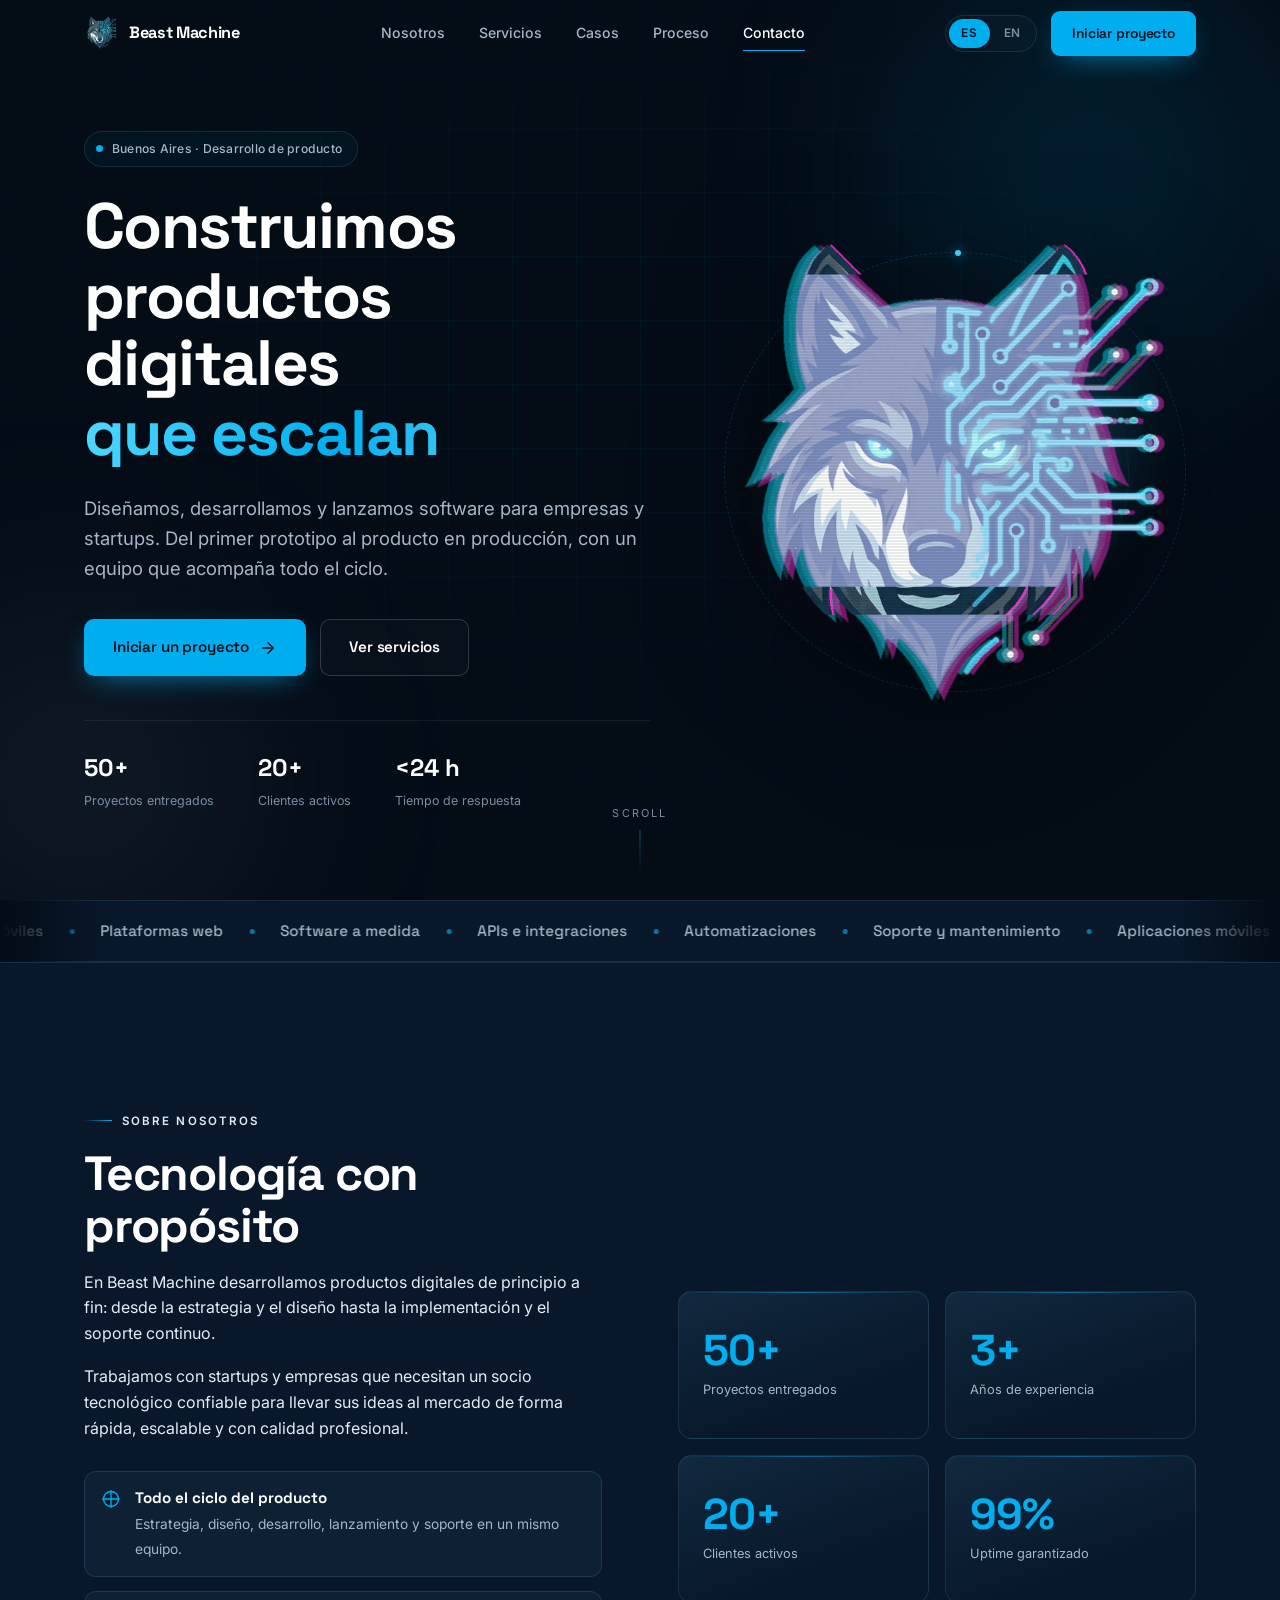
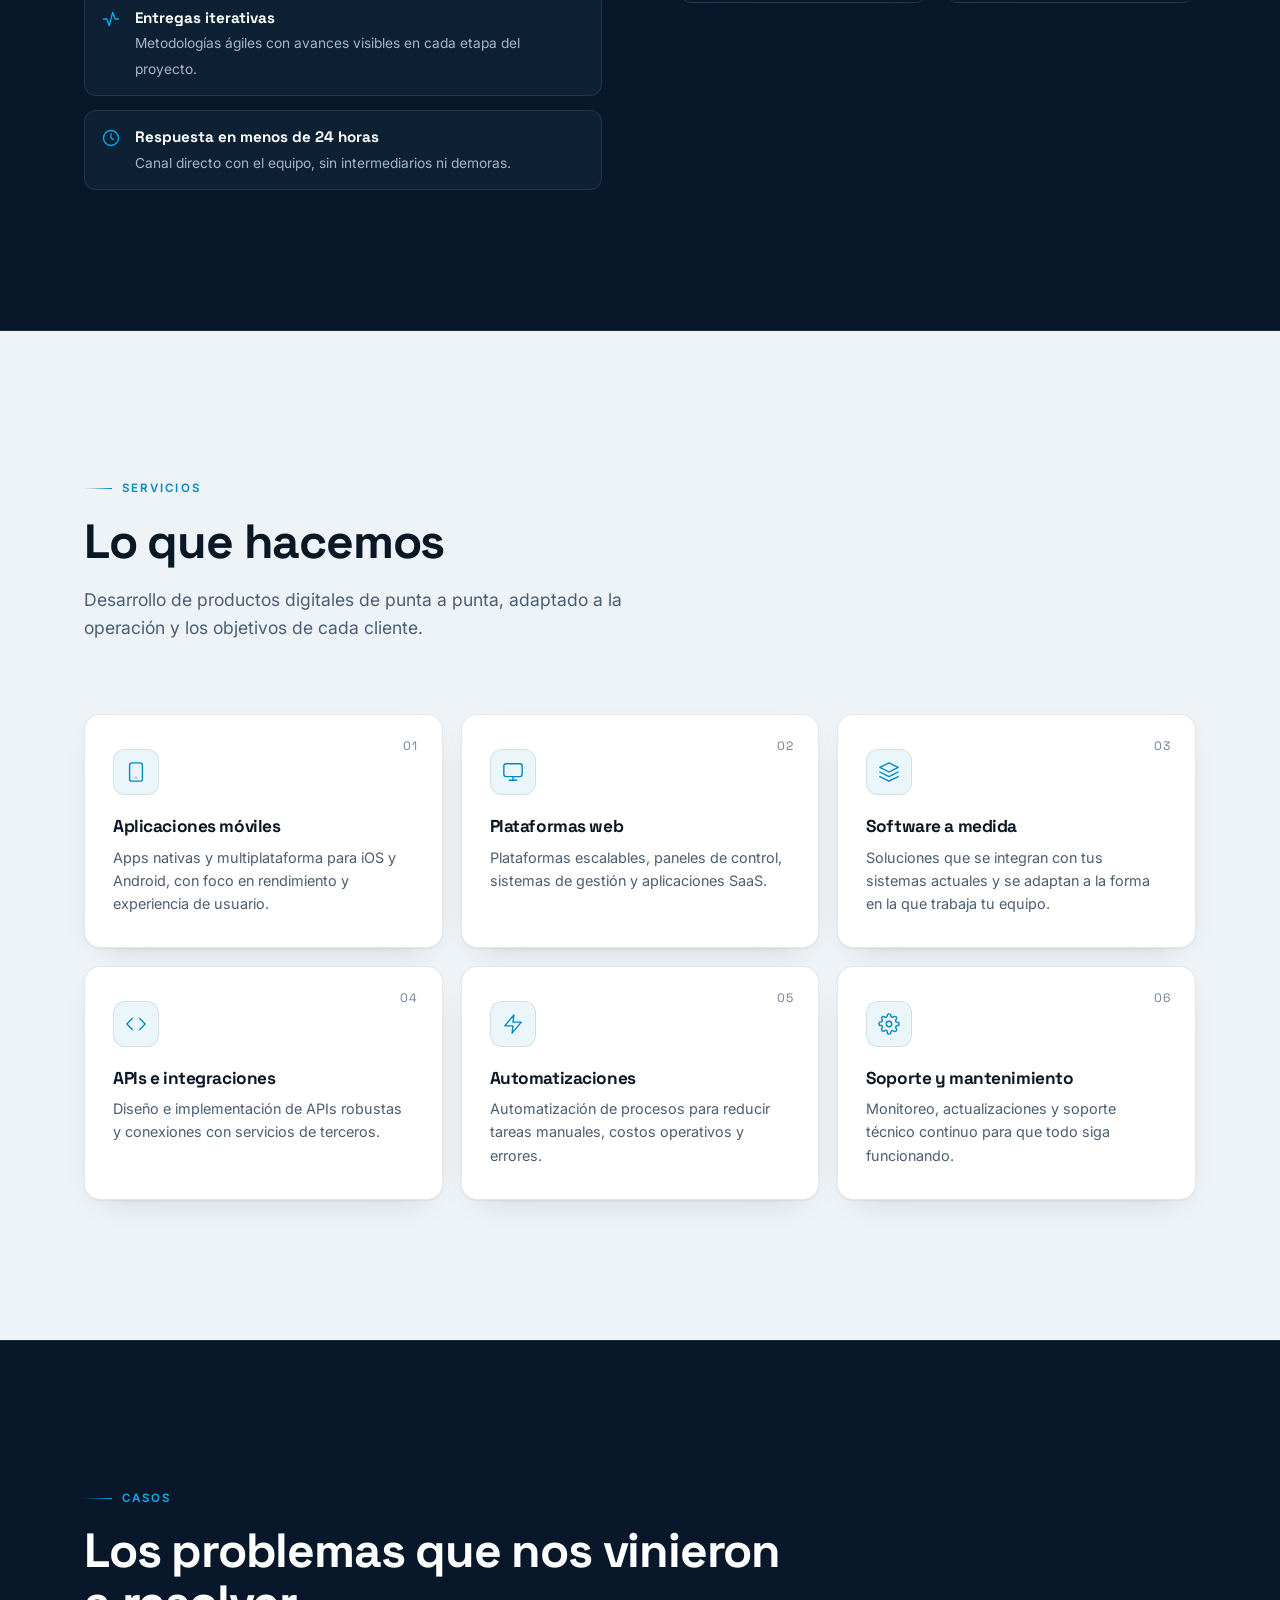
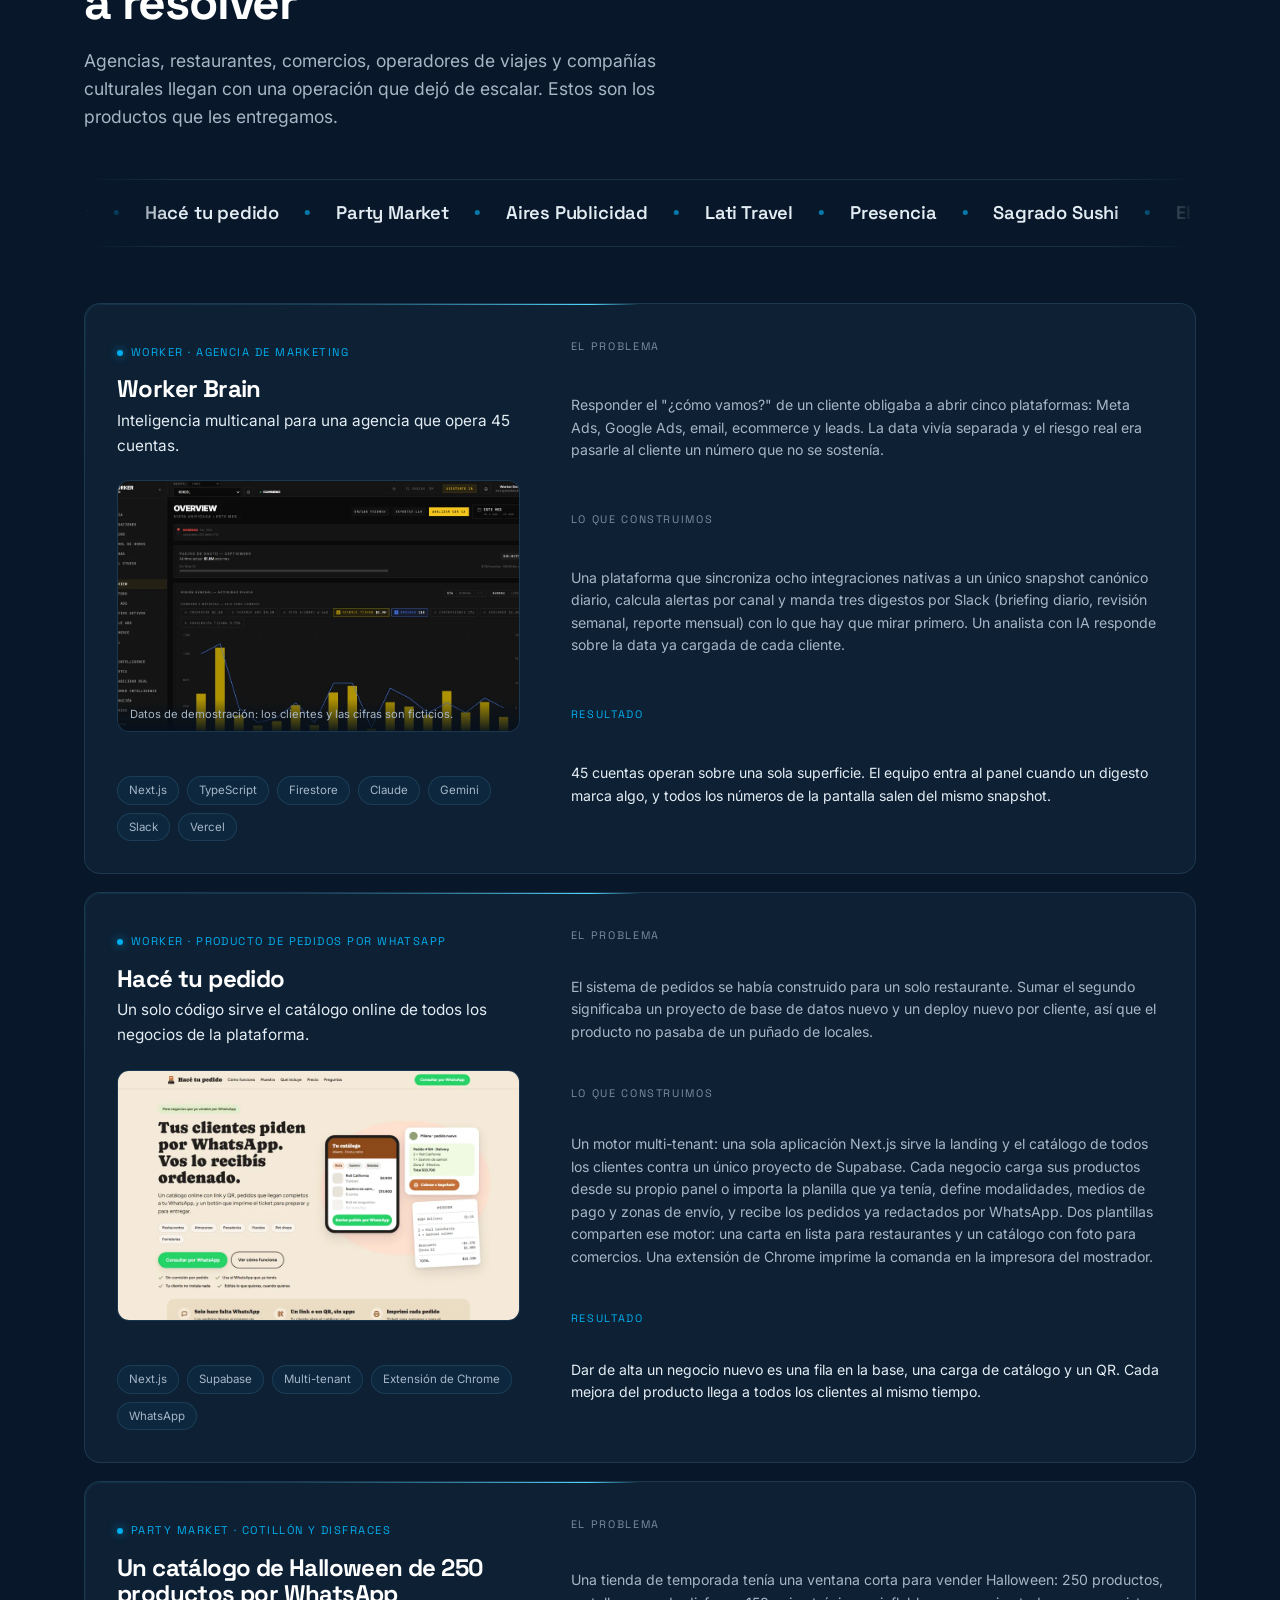
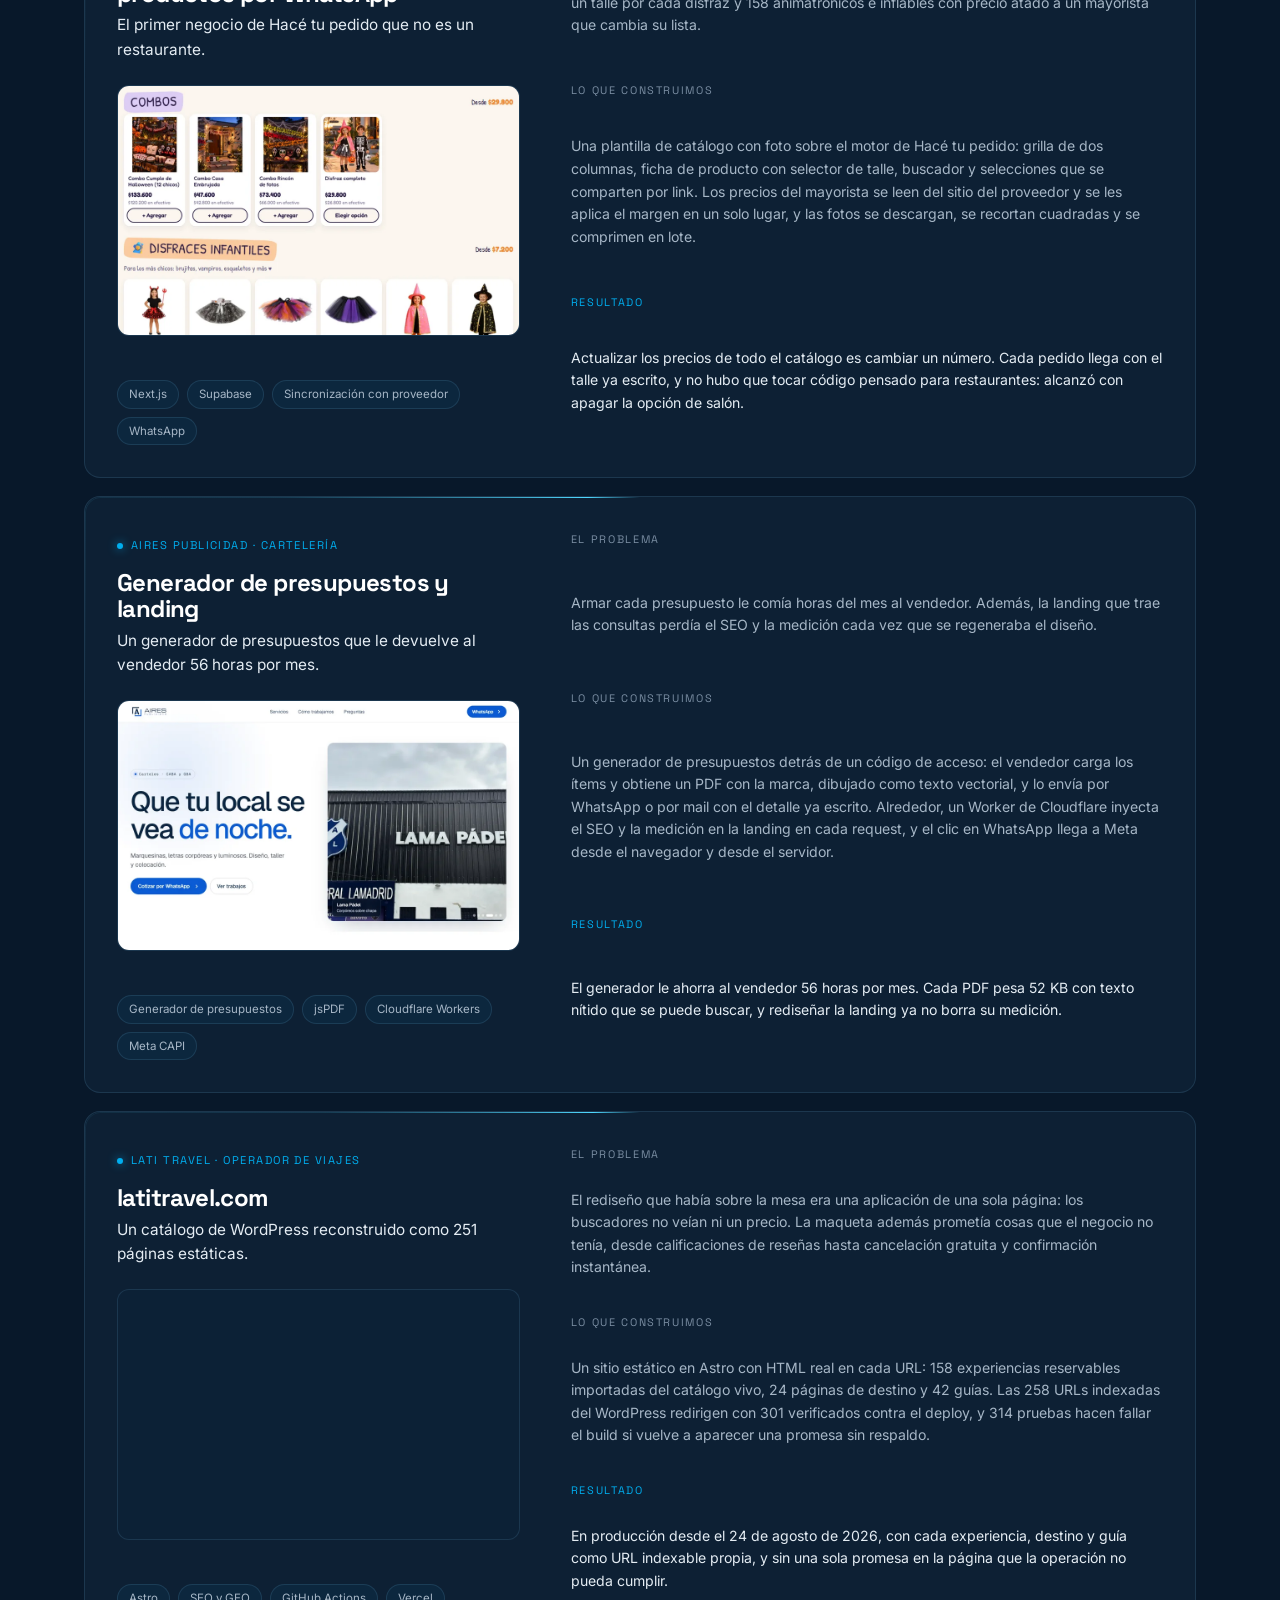
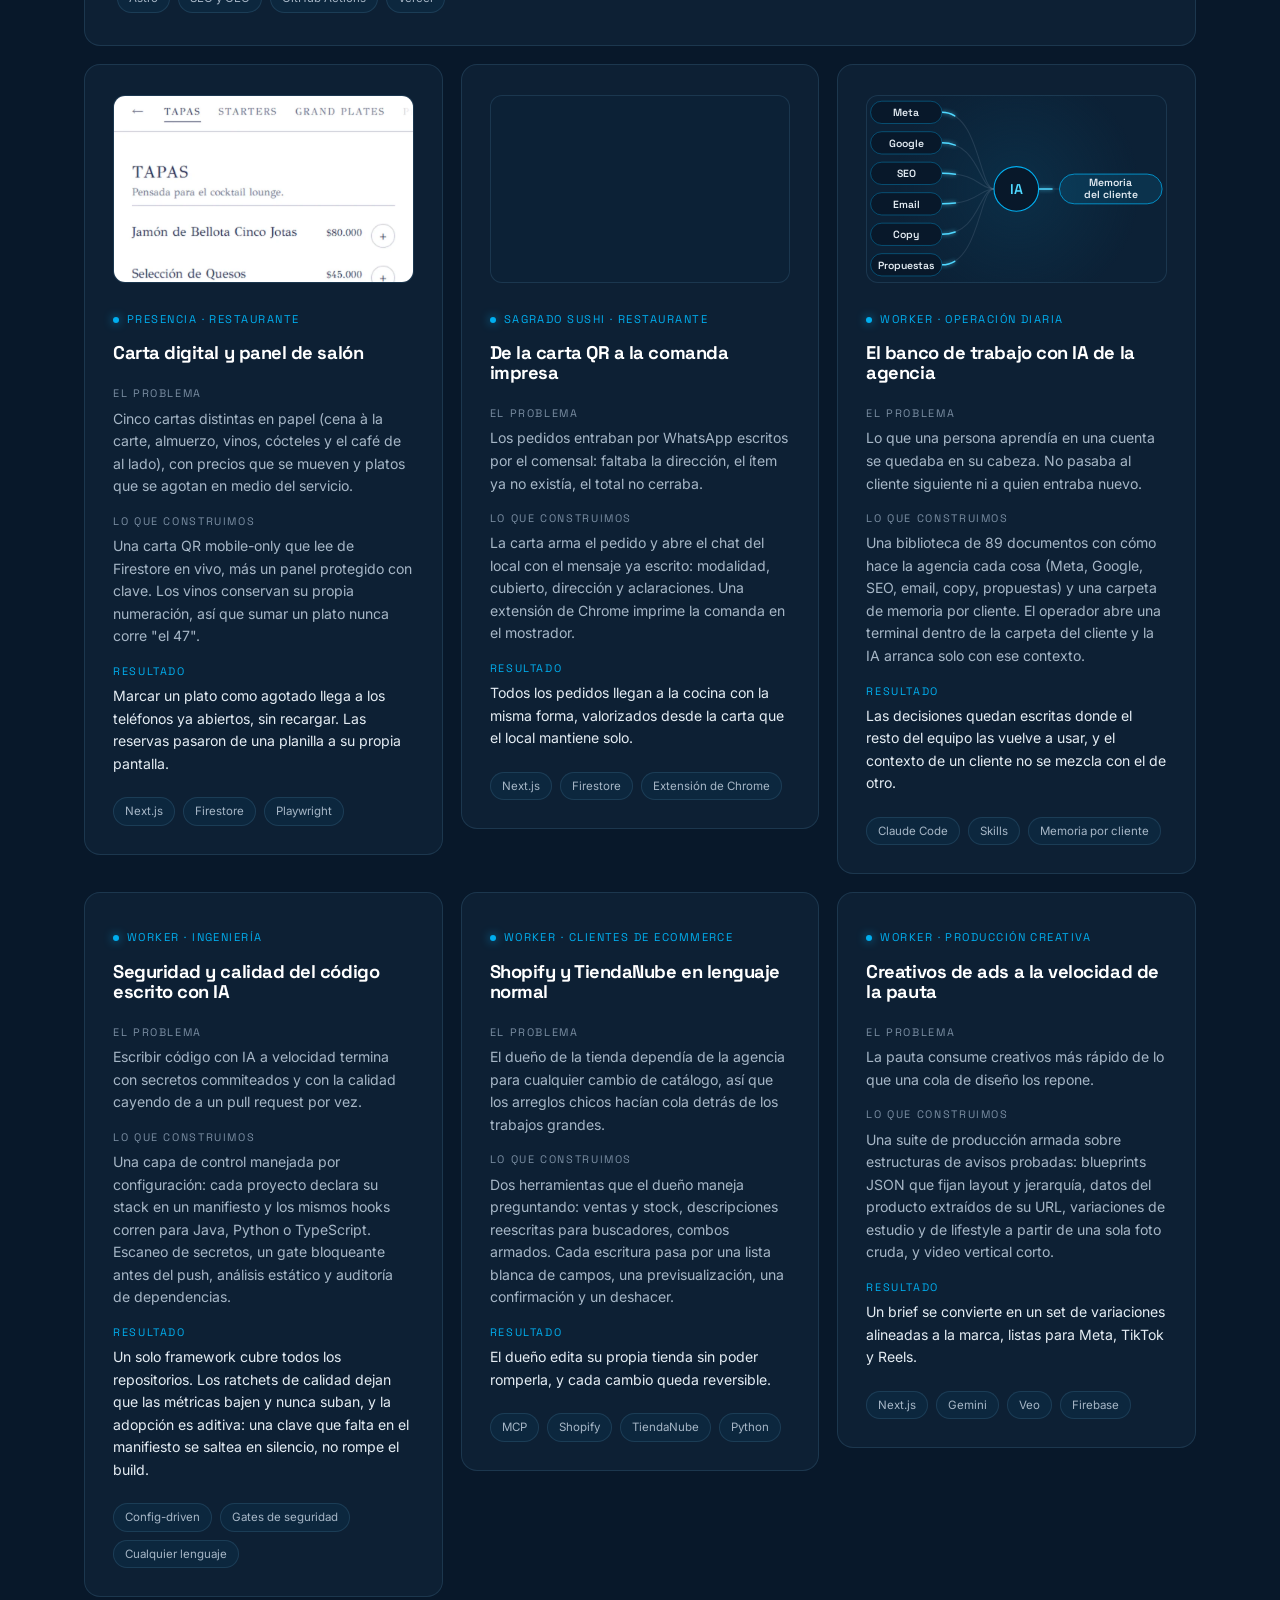
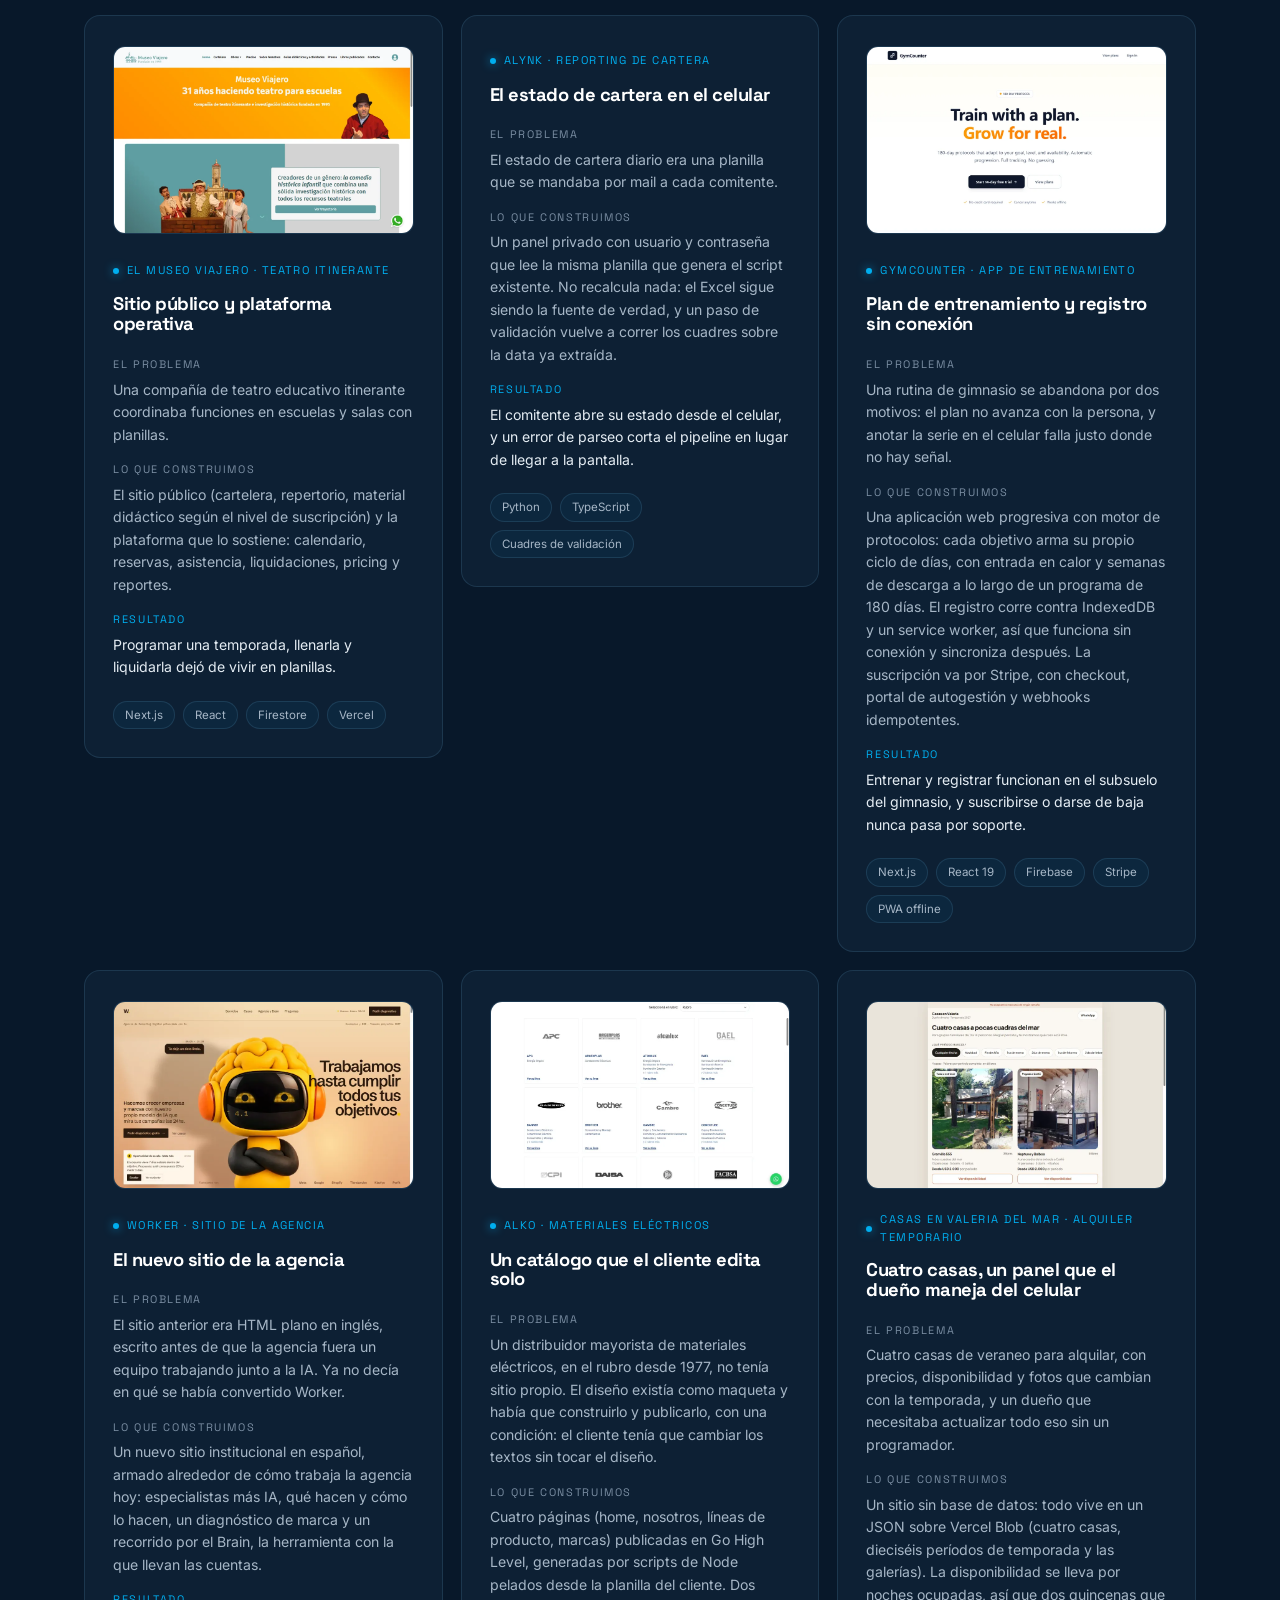
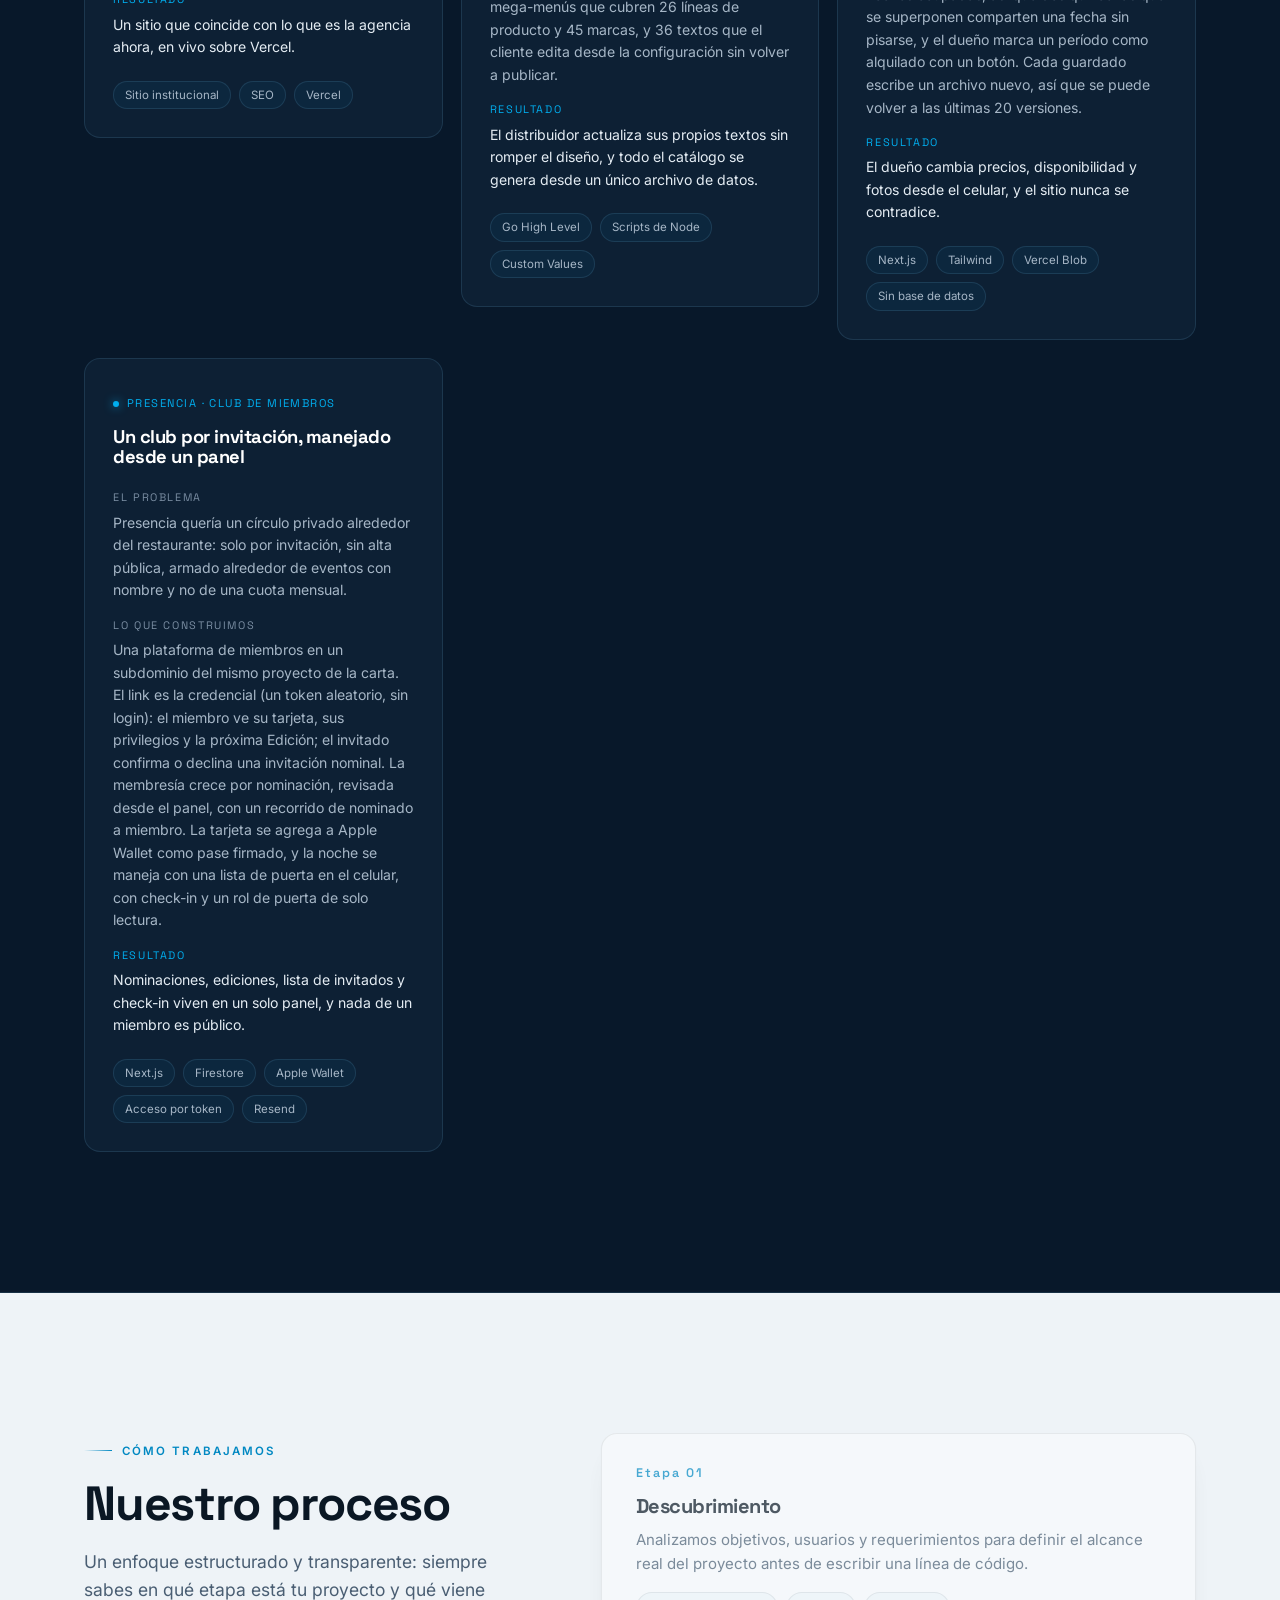
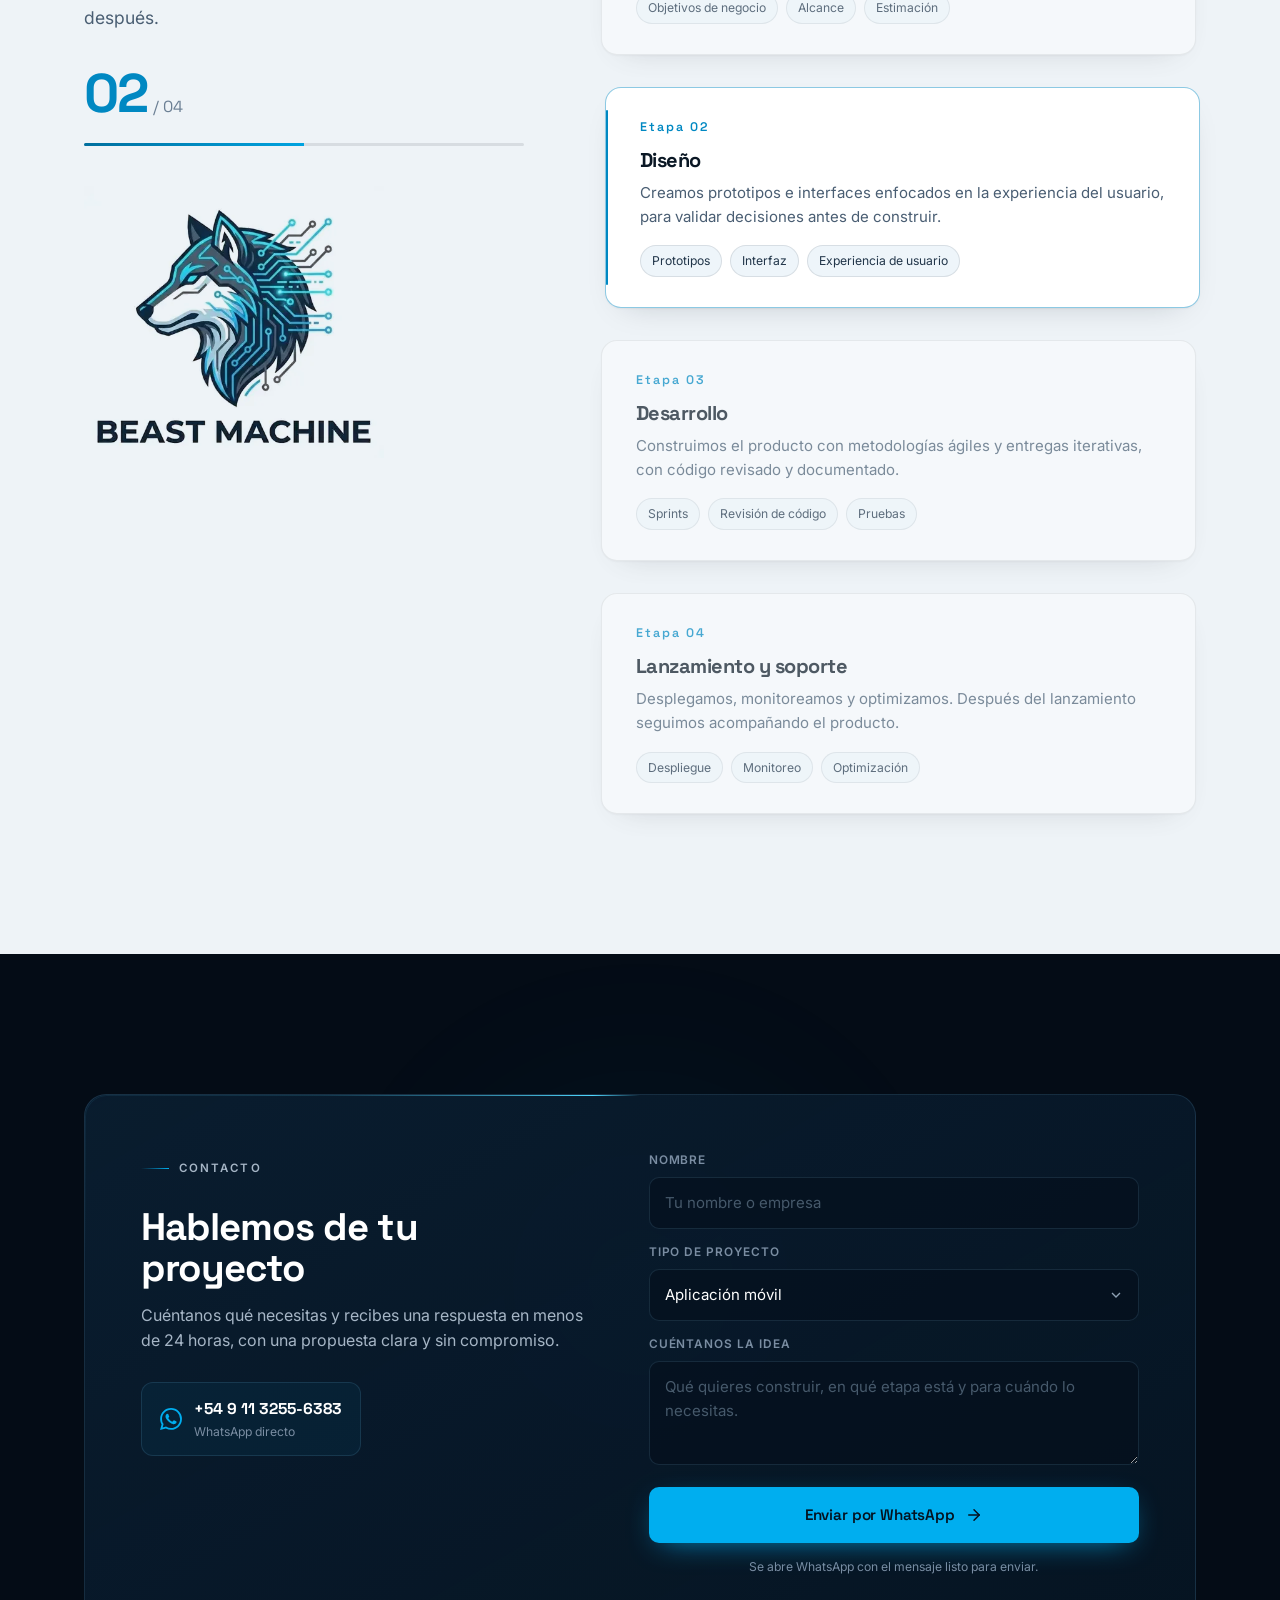
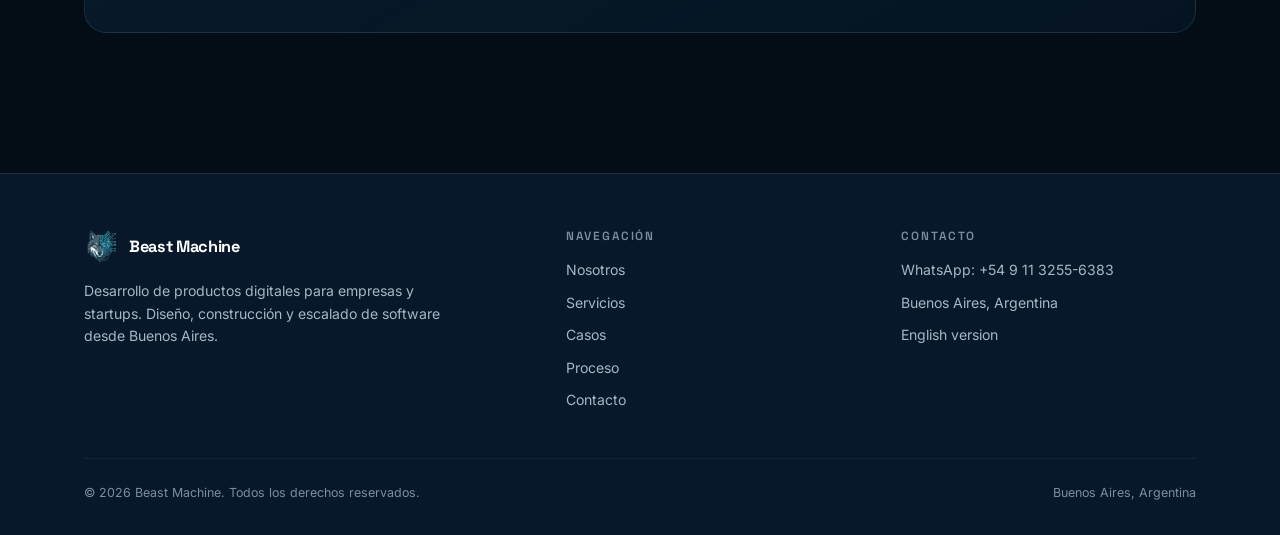
==== commit c4d8fc5a: "feat(casos): sumar Worker, Alko, Casas en Valeria y Presencia After Service - Cuatro casos nuevos en" ====
--- a/es/index.html
+++ b/es/index.html
@@ -329,6 +329,8 @@
             <li>El Museo Viajero</li>
             <li>Alynk</li>
             <li>GymCounter</li>
+            <li>Alko</li>
+            <li>Casas en Valeria del Mar</li>
           </ul>
         </div>
       </div>
@@ -691,6 +693,103 @@
             </div>
           </dl>
           <ul class="case-tags"><li>Next.js</li><li>React 19</li><li>Firebase</li><li>Stripe</li><li>PWA offline</li></ul>
+        </article>
+
+        <article class="card case reveal" style="--i:0">
+          <figure class="case-media">
+            <img src="/assets/img/cases/worker.webp?v=1" alt="La nueva portada de Worker: el titular sobre especialistas más IA y la sección de cómo trabaja la agencia" width="960" height="600" loading="lazy" decoding="async">
+          </figure>
+          <header class="case-head">
+            <span class="case-client">Worker · sitio de la agencia</span>
+            <h3>El nuevo sitio de la agencia</h3>
+          </header>
+          <dl class="case-body">
+            <div>
+              <dt>El problema</dt>
+              <dd>El sitio anterior era HTML plano en inglés, escrito antes de que la agencia fuera un equipo trabajando junto a la IA. Ya no decía en qué se había convertido Worker.</dd>
+            </div>
+            <div>
+              <dt>Lo que construimos</dt>
+              <dd>Un nuevo sitio institucional en español, armado alrededor de cómo trabaja la agencia hoy: especialistas más IA, qué hacen y cómo lo hacen, un diagnóstico de marca y un recorrido por el Brain, la herramienta con la que llevan las cuentas.</dd>
+            </div>
+            <div class="case-result">
+              <dt>Resultado</dt>
+              <dd>Un sitio que coincide con lo que es la agencia ahora, en vivo sobre Vercel.</dd>
+            </div>
+          </dl>
+          <ul class="case-tags"><li>Sitio institucional</li><li>SEO</li><li>Vercel</li></ul>
+        </article>
+
+        <article class="card case reveal" style="--i:1">
+          <figure class="case-media">
+            <img src="/assets/img/cases/alko.webp?v=1" alt="Las marcas que distribuye Alko, cada ficha con un proveedor y sus líneas de producto" width="960" height="600" loading="lazy" decoding="async">
+          </figure>
+          <header class="case-head">
+            <span class="case-client">Alko · materiales eléctricos</span>
+            <h3>Un catálogo que el cliente edita solo</h3>
+          </header>
+          <dl class="case-body">
+            <div>
+              <dt>El problema</dt>
+              <dd>Un distribuidor mayorista de materiales eléctricos, en el rubro desde 1977, no tenía sitio propio. El diseño existía como maqueta y había que construirlo y publicarlo, con una condición: el cliente tenía que cambiar los textos sin tocar el diseño.</dd>
+            </div>
+            <div>
+              <dt>Lo que construimos</dt>
+              <dd>Cuatro páginas (home, nosotros, líneas de producto, marcas) publicadas en Go High Level, generadas por scripts de Node pelados desde la planilla del cliente. Dos mega-menús que cubren 26 líneas de producto y 45 marcas, y 36 textos que el cliente edita desde la configuración sin volver a publicar.</dd>
+            </div>
+            <div class="case-result">
+              <dt>Resultado</dt>
+              <dd>El distribuidor actualiza sus propios textos sin romper el diseño, y todo el catálogo se genera desde un único archivo de datos.</dd>
+            </div>
+          </dl>
+          <ul class="case-tags"><li>Go High Level</li><li>Scripts de Node</li><li>Custom Values</li></ul>
+        </article>
+
+        <article class="card case reveal" style="--i:2">
+          <figure class="case-media">
+            <img src="/assets/img/cases/casas-valeria.webp?v=1" alt="La portada de Casas en Valeria del Mar: las cuatro casas con sus fotos, precios y disponibilidad" width="960" height="600" loading="lazy" decoding="async">
+          </figure>
+          <header class="case-head">
+            <span class="case-client">Casas en Valeria del Mar · alquiler temporario</span>
+            <h3>Cuatro casas, un panel que el dueño maneja del celular</h3>
+          </header>
+          <dl class="case-body">
+            <div>
+              <dt>El problema</dt>
+              <dd>Cuatro casas de veraneo para alquilar, con precios, disponibilidad y fotos que cambian con la temporada, y un dueño que necesitaba actualizar todo eso sin un programador.</dd>
+            </div>
+            <div>
+              <dt>Lo que construimos</dt>
+              <dd>Un sitio sin base de datos: todo vive en un JSON sobre Vercel Blob (cuatro casas, dieciséis períodos de temporada y las galerías). La disponibilidad se lleva por noches ocupadas, así que dos quincenas que se superponen comparten una fecha sin pisarse, y el dueño marca un período como alquilado con un botón. Cada guardado escribe un archivo nuevo, así que se puede volver a las últimas 20 versiones.</dd>
+            </div>
+            <div class="case-result">
+              <dt>Resultado</dt>
+              <dd>El dueño cambia precios, disponibilidad y fotos desde el celular, y el sitio nunca se contradice.</dd>
+            </div>
+          </dl>
+          <ul class="case-tags"><li>Next.js</li><li>Tailwind</li><li>Vercel Blob</li><li>Sin base de datos</li></ul>
+        </article>
+
+        <article class="card case reveal" style="--i:0">
+          <header class="case-head">
+            <span class="case-client">Presencia · club de miembros</span>
+            <h3>Un club por invitación, manejado desde un panel</h3>
+          </header>
+          <dl class="case-body">
+            <div>
+              <dt>El problema</dt>
+              <dd>Presencia quería un círculo privado alrededor del restaurante: solo por invitación, sin alta pública, armado alrededor de eventos con nombre y no de una cuota mensual.</dd>
+            </div>
+            <div>
+              <dt>Lo que construimos</dt>
+              <dd>Una plataforma de miembros en un subdominio del mismo proyecto de la carta. El link es la credencial (un token aleatorio, sin login): el miembro ve su tarjeta, sus privilegios y la próxima Edición; el invitado confirma o declina una invitación nominal. La membresía crece por nominación, revisada desde el panel, con un recorrido de nominado a miembro. La tarjeta se agrega a Apple Wallet como pase firmado, y la noche se maneja con una lista de puerta en el celular, con check-in y un rol de puerta de solo lectura.</dd>
+            </div>
+            <div class="case-result">
+              <dt>Resultado</dt>
+              <dd>Nominaciones, ediciones, lista de invitados y check-in viven en un solo panel, y nada de un miembro es público.</dd>
+            </div>
+          </dl>
+          <ul class="case-tags"><li>Next.js</li><li>Firestore</li><li>Apple Wallet</li><li>Acceso por token</li><li>Resend</li></ul>
         </article>
 
       </div>
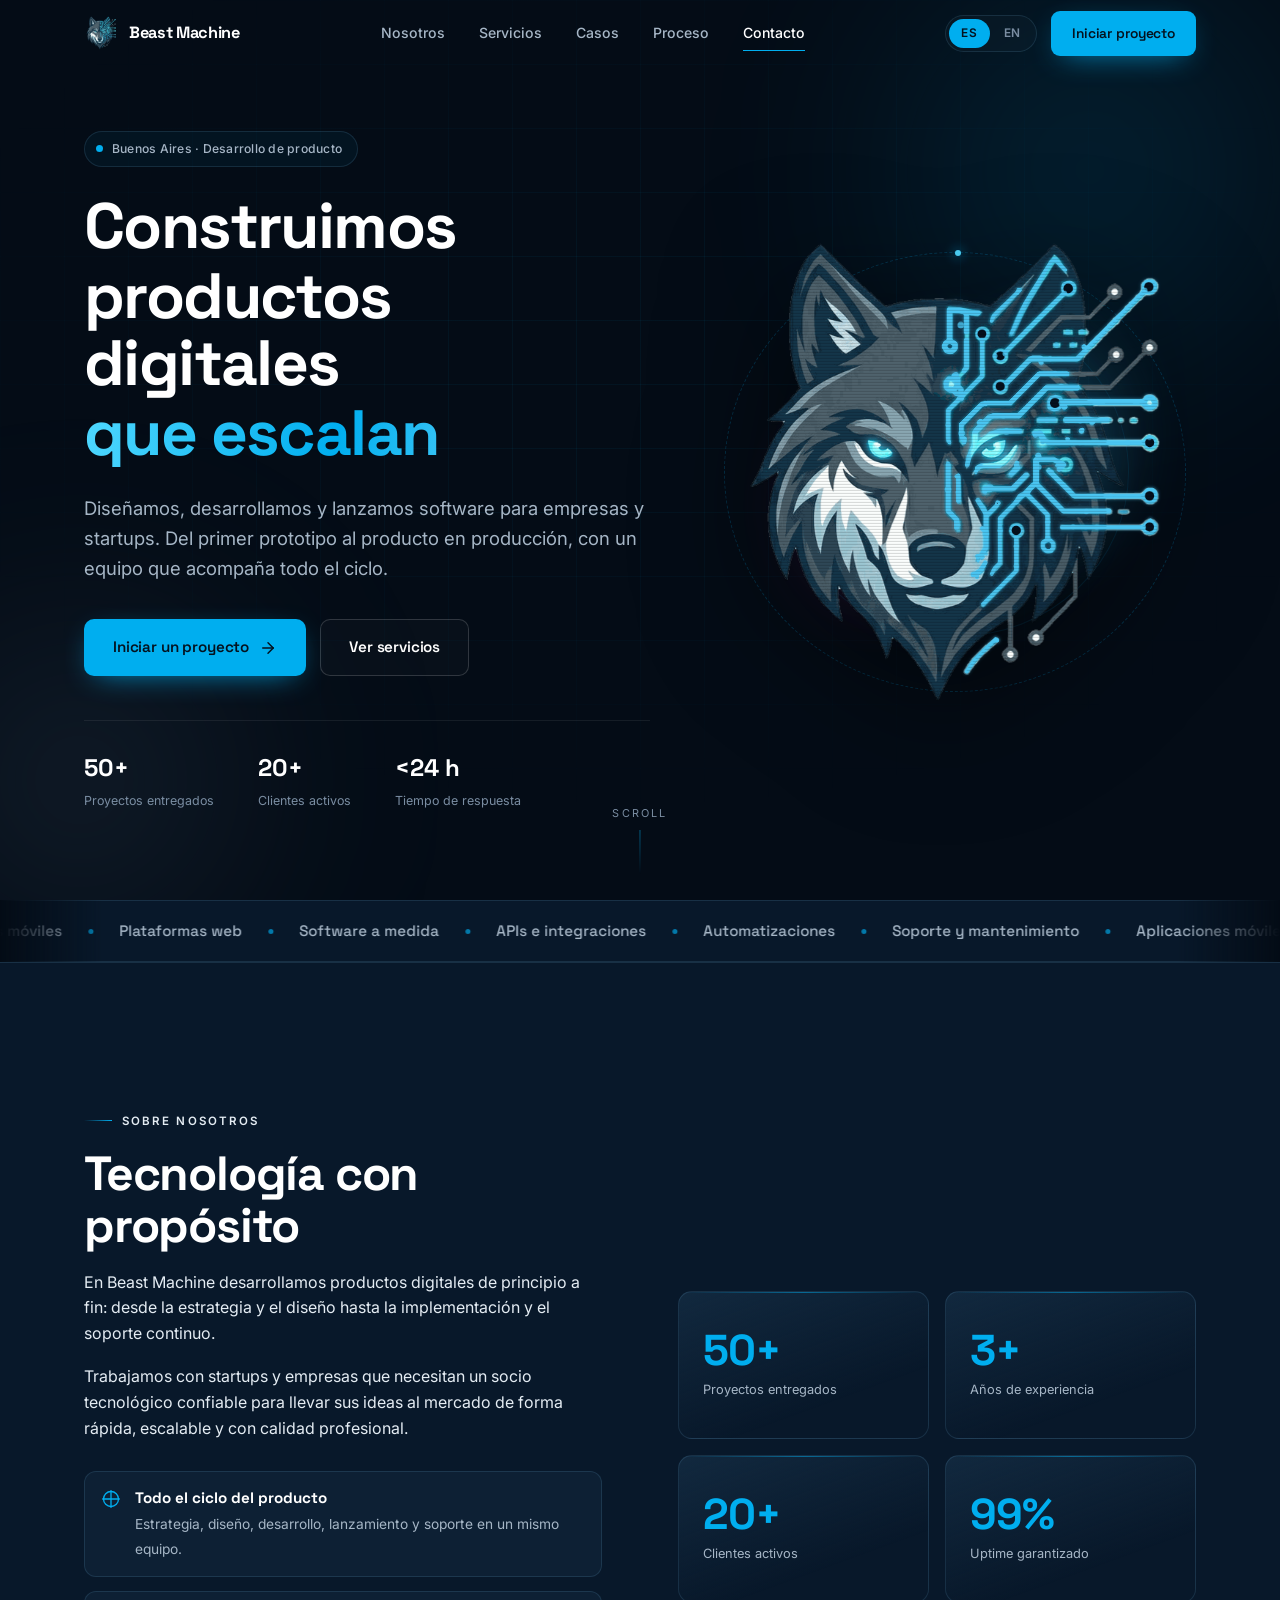
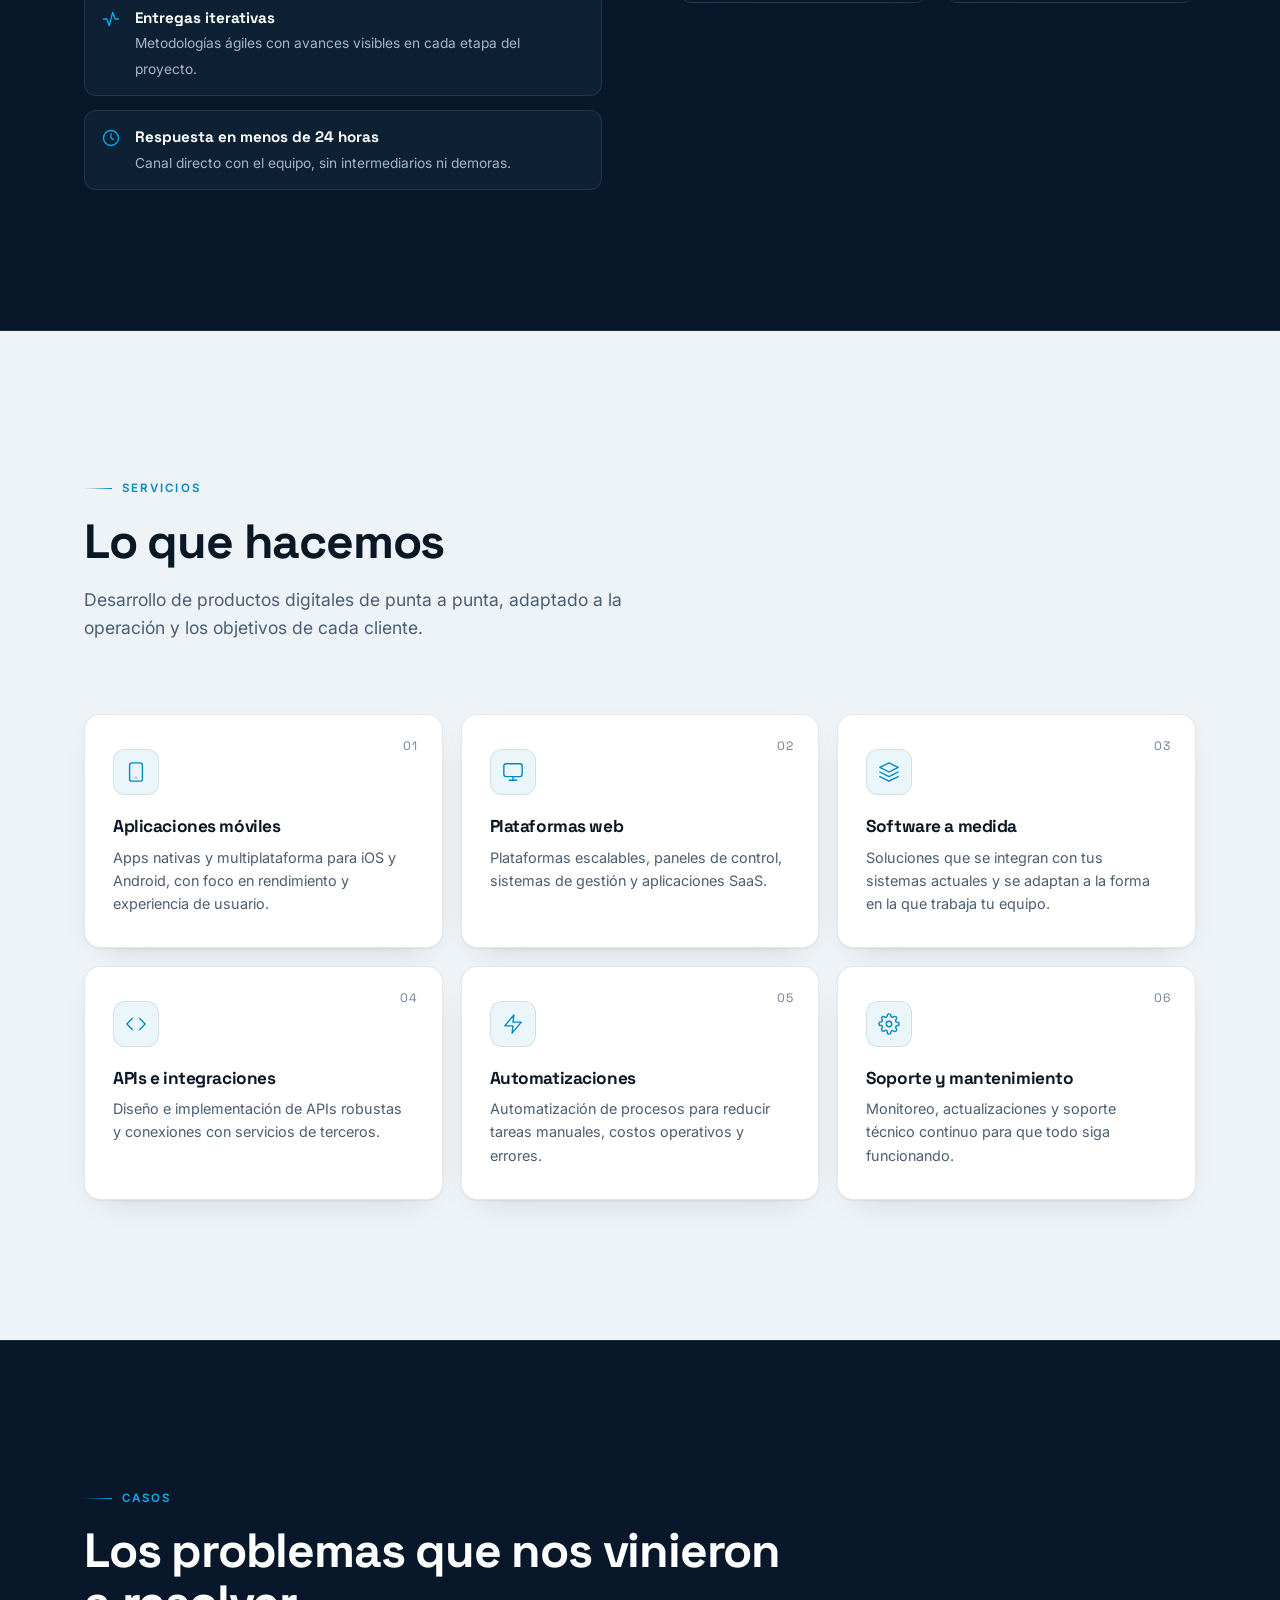
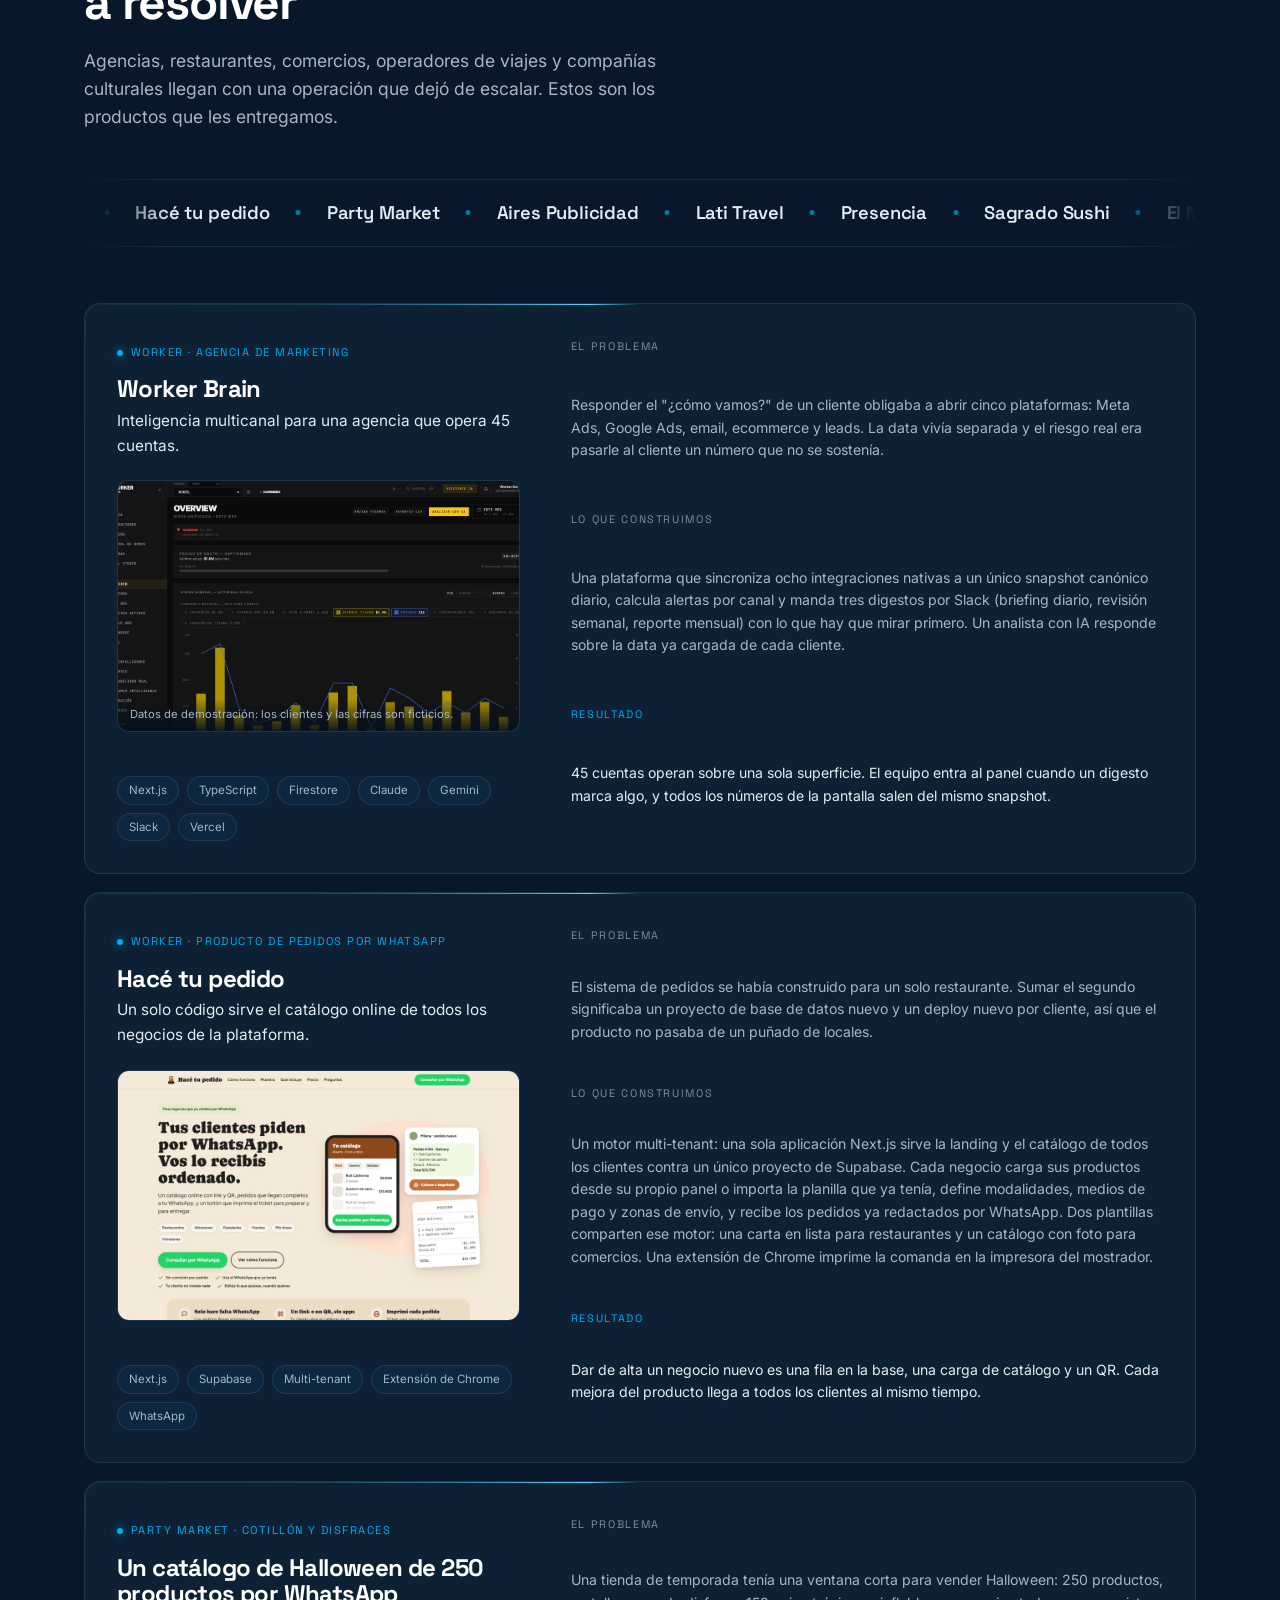
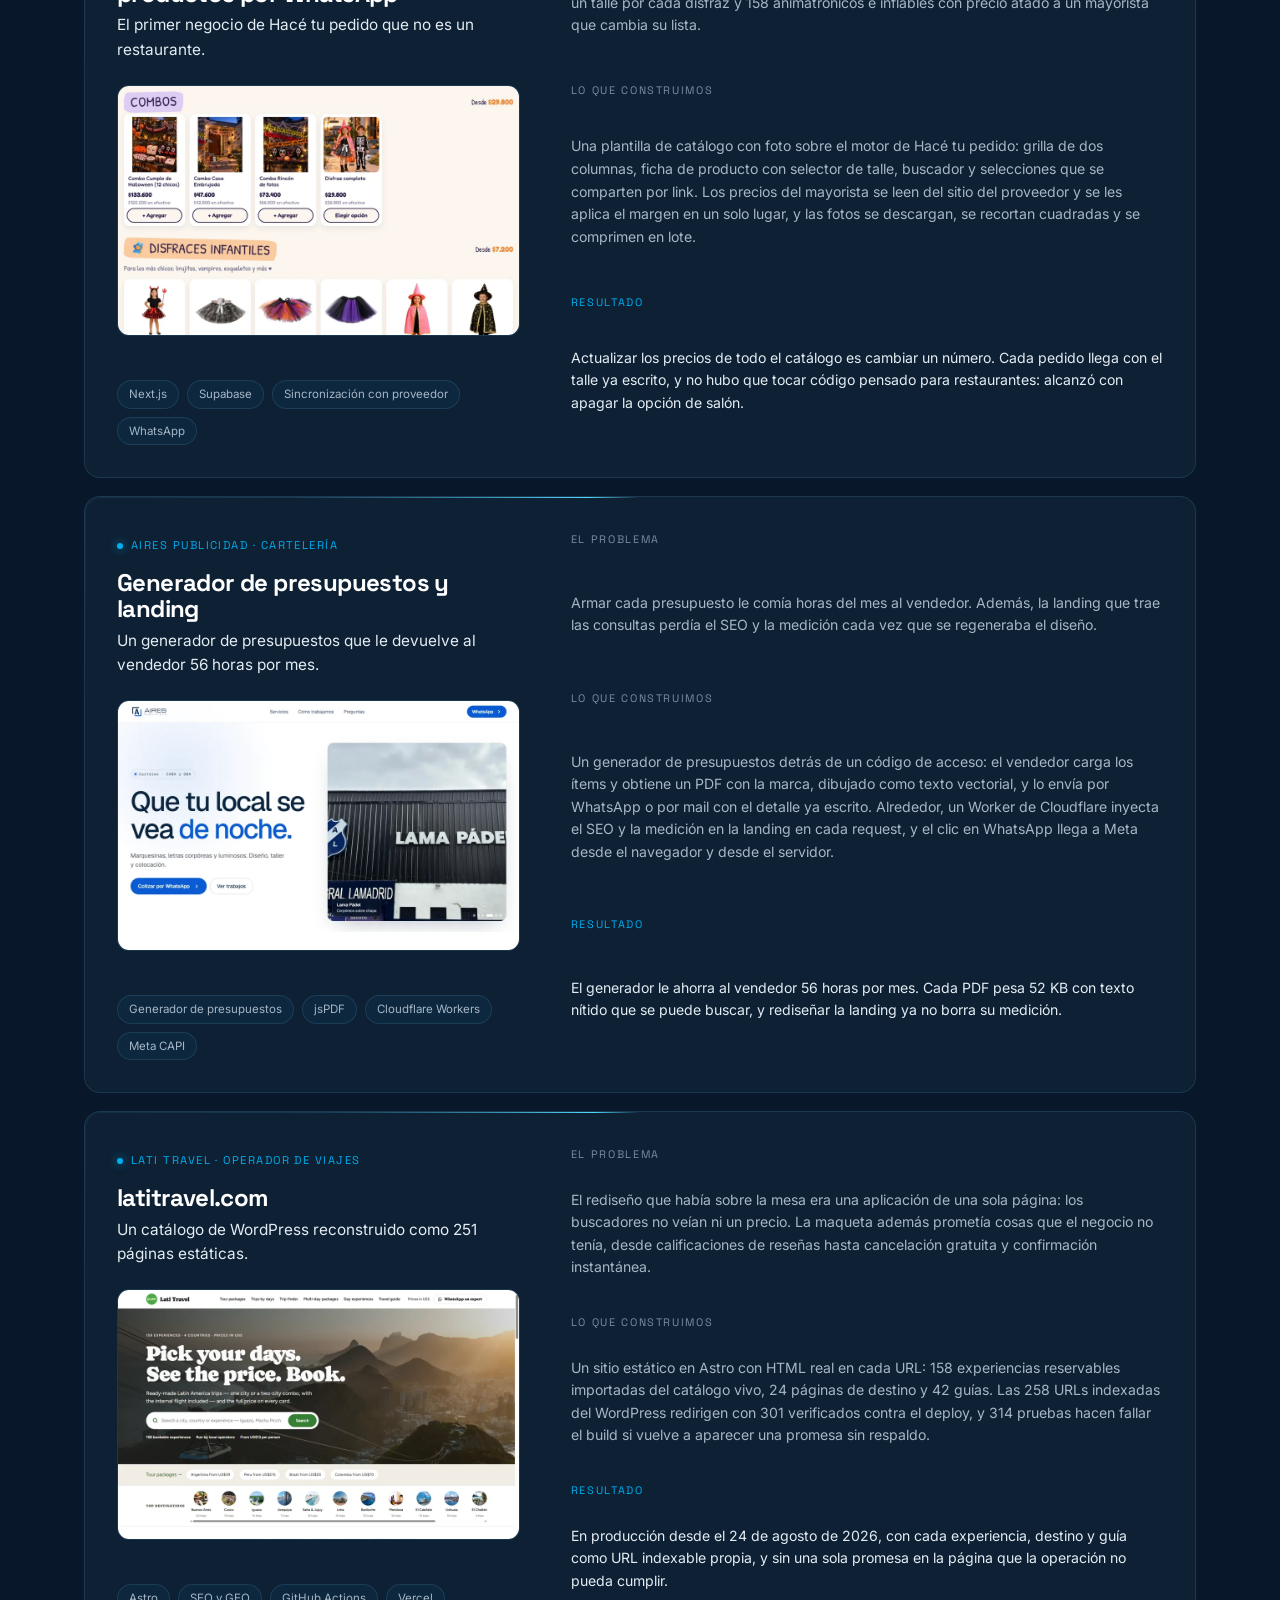
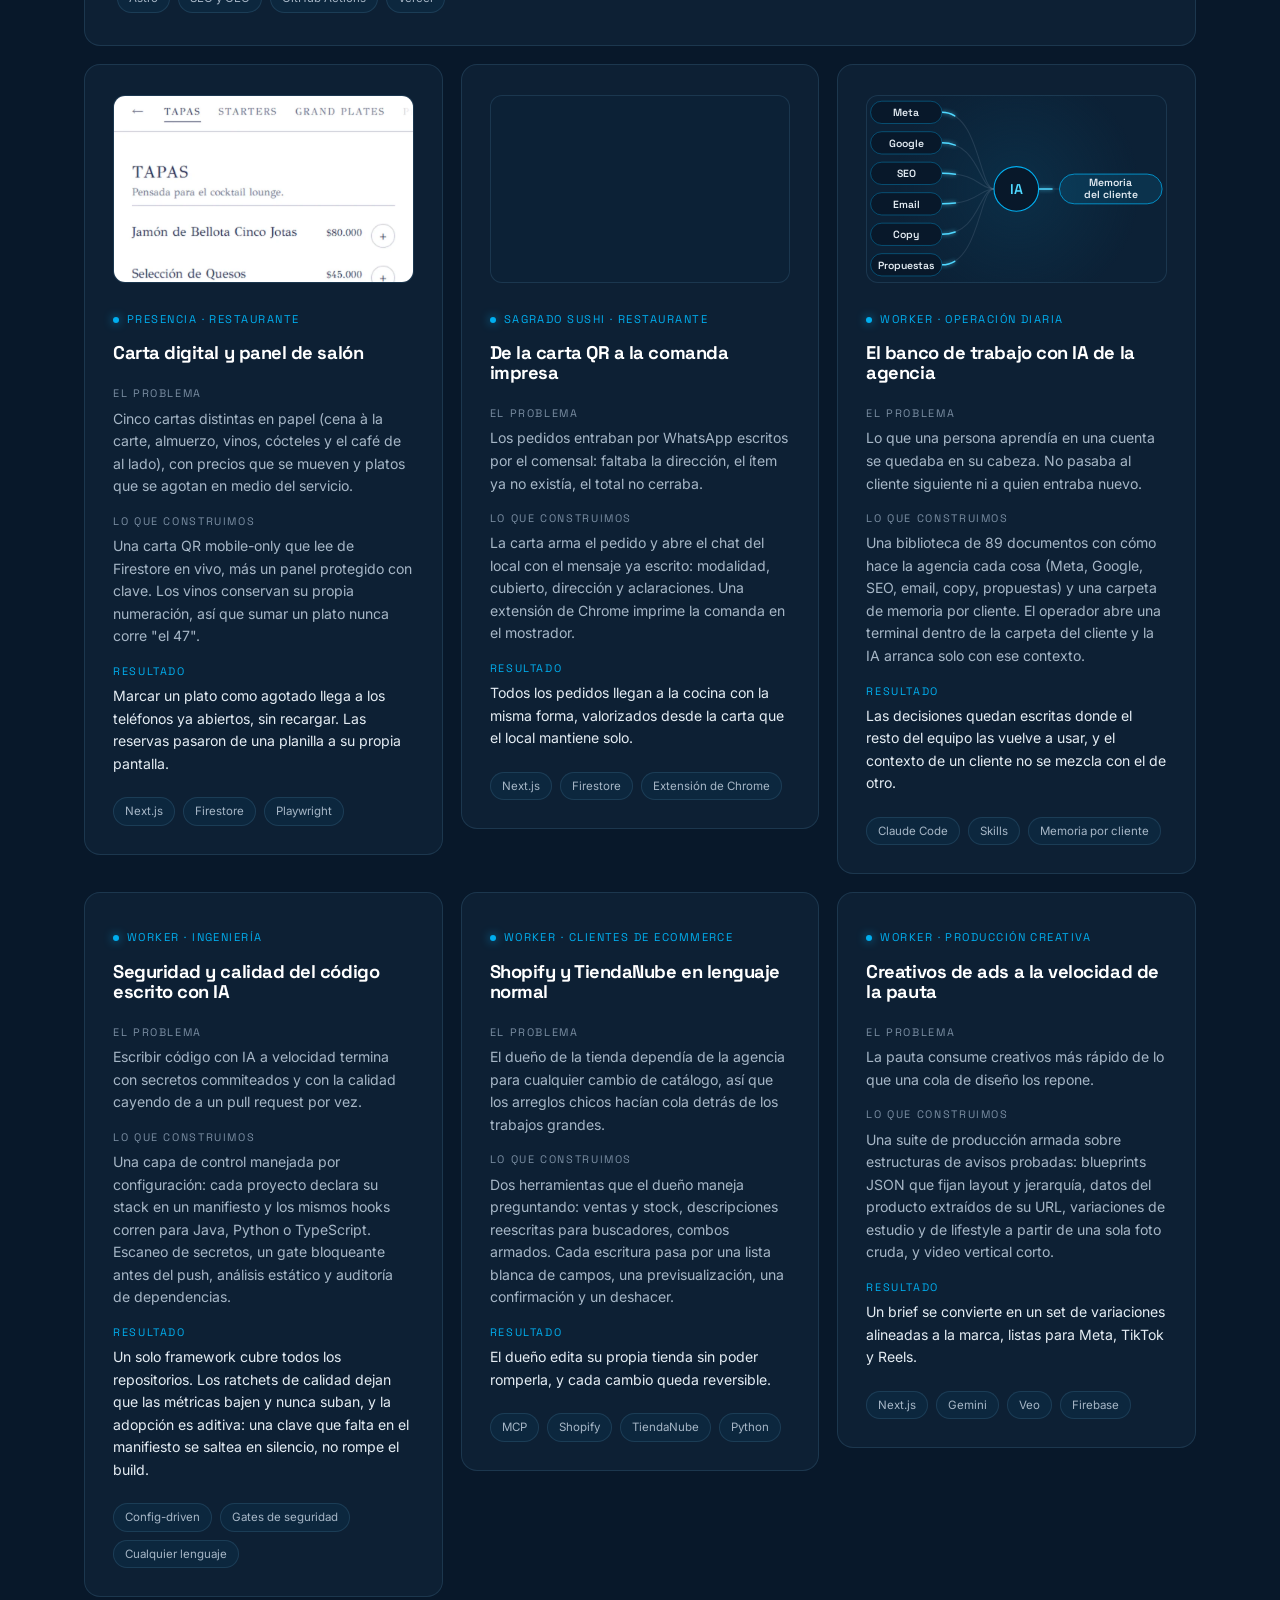
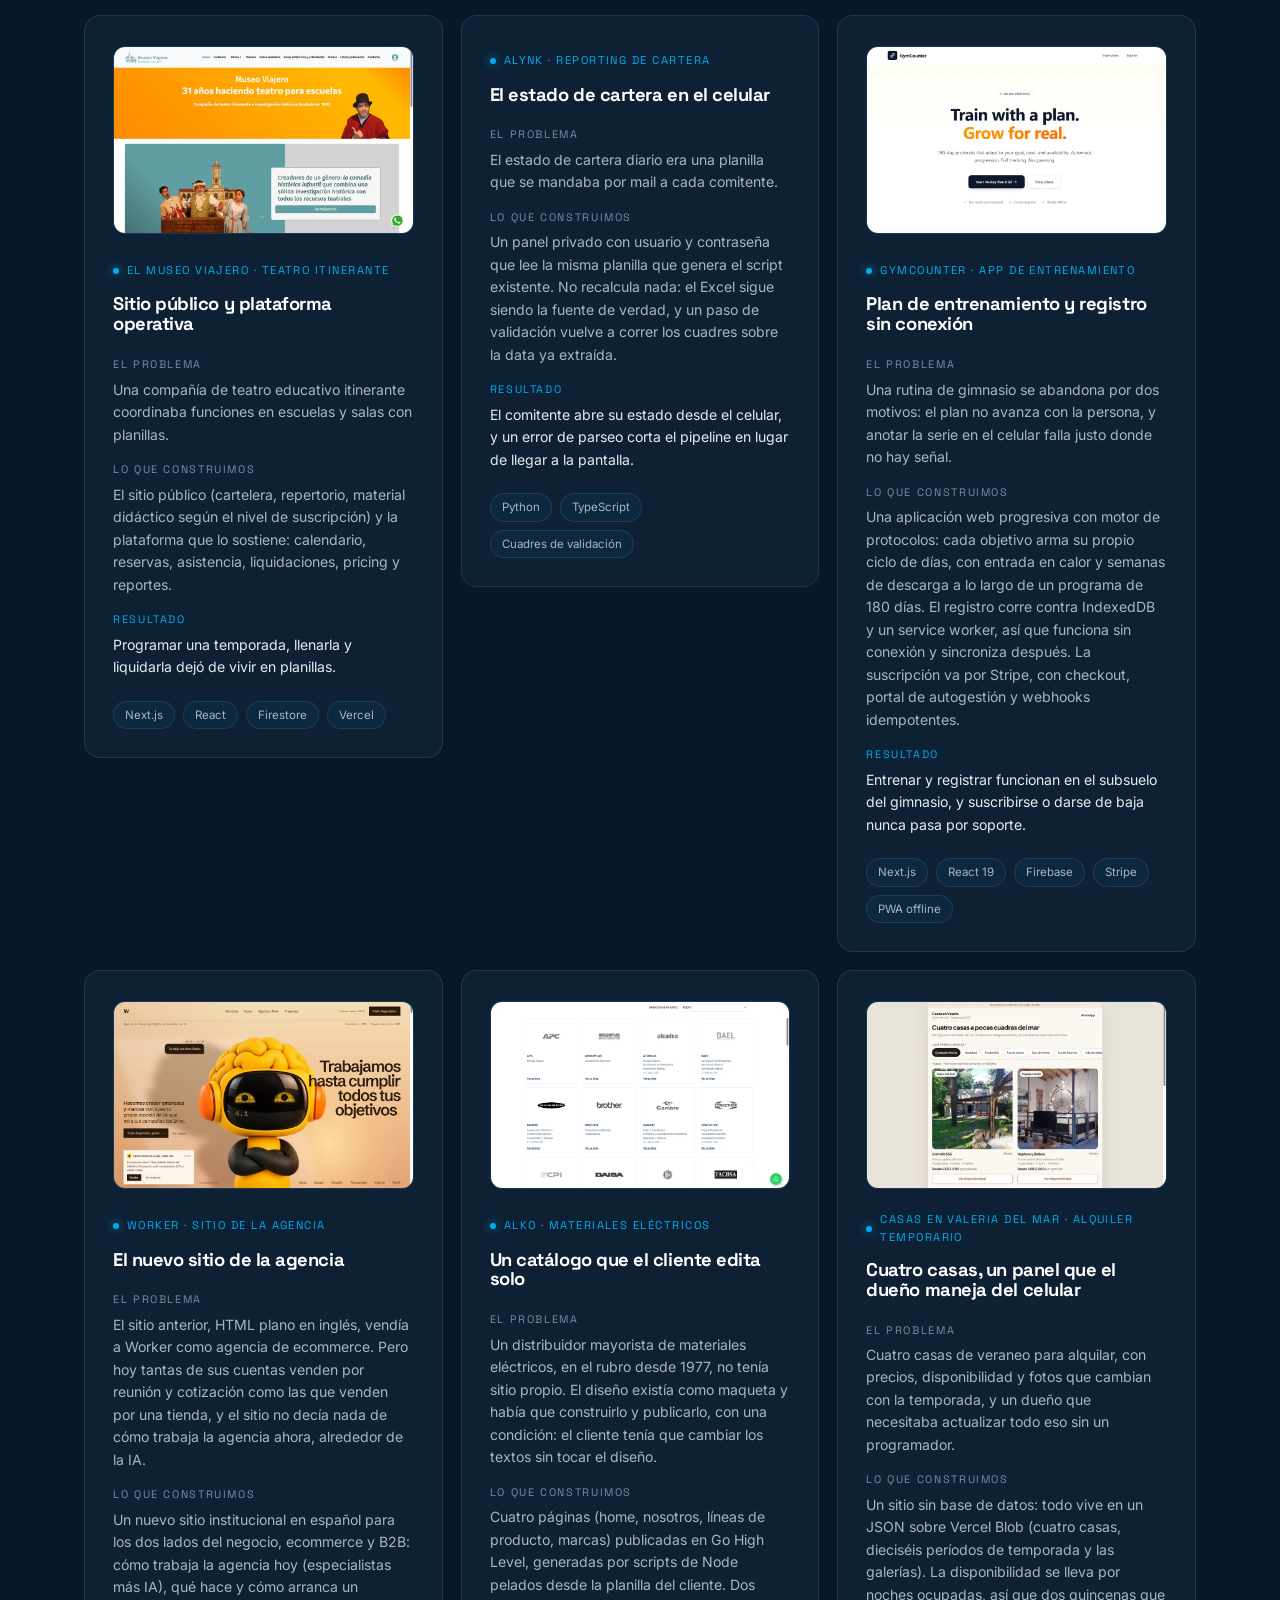
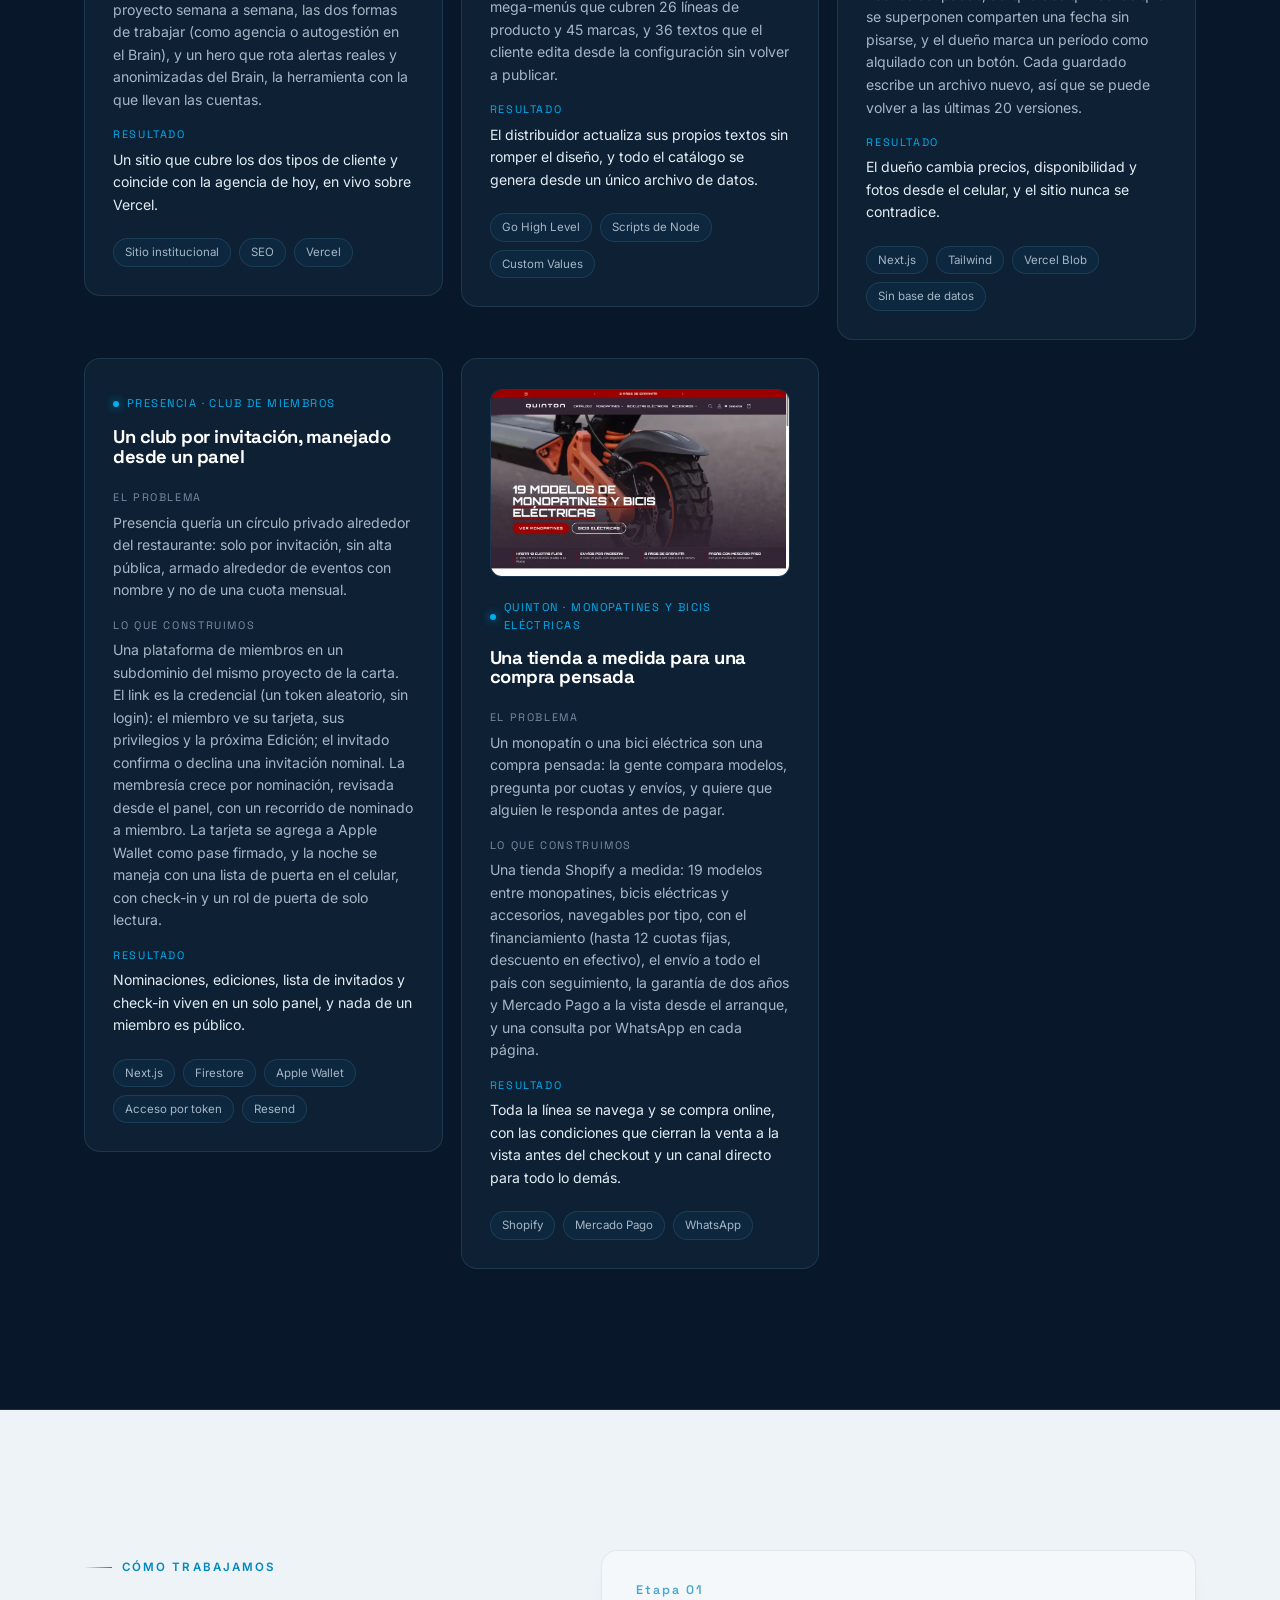
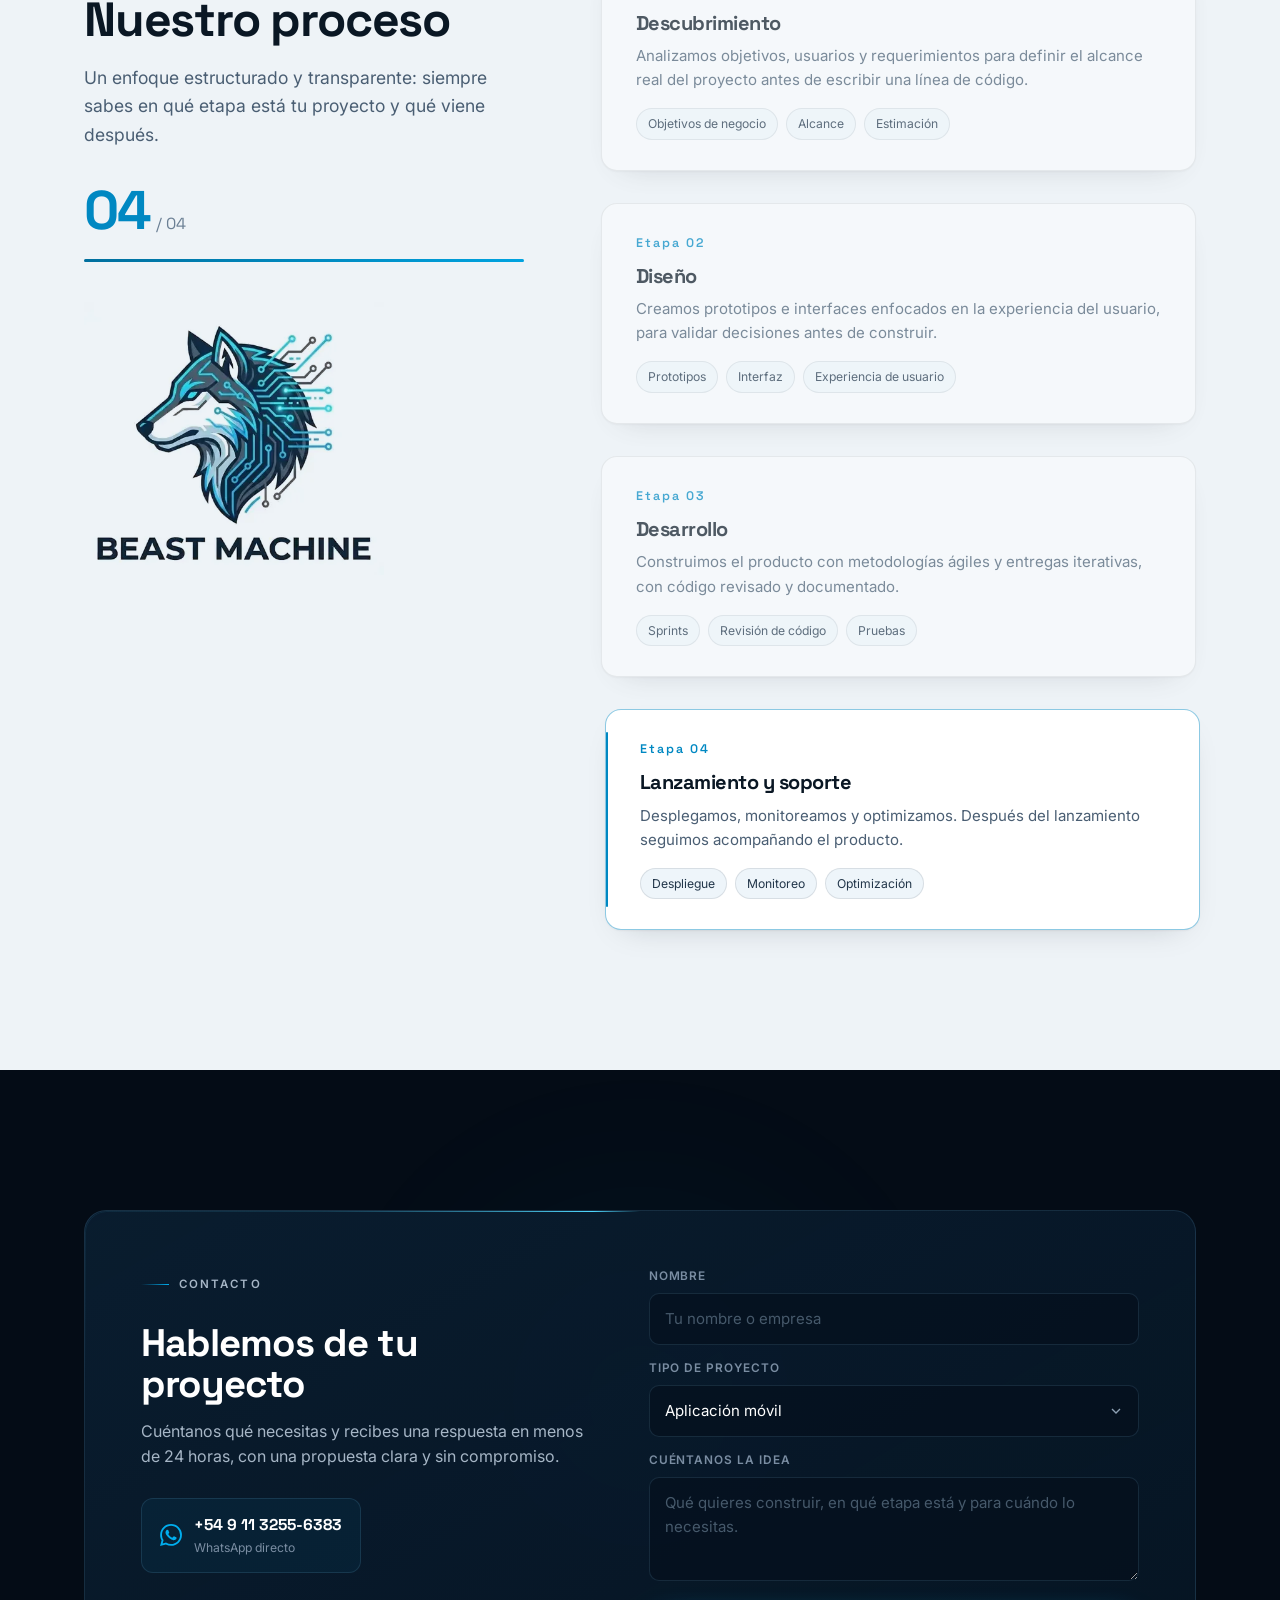
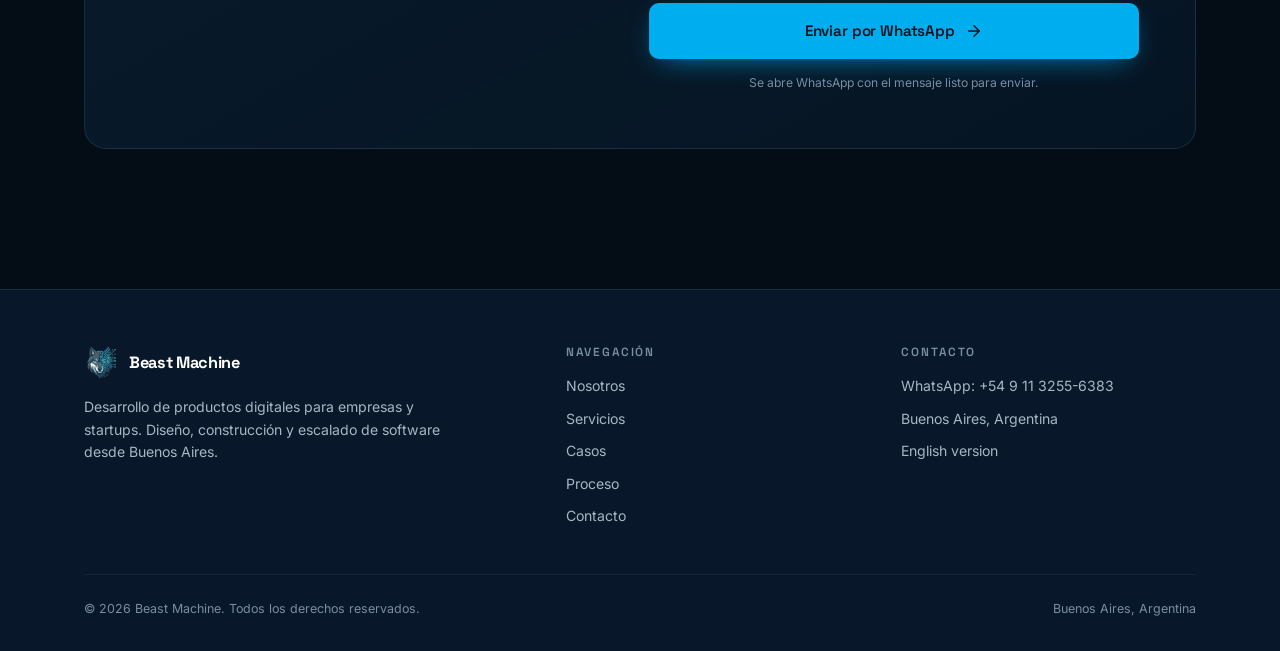
==== commit 42e6fd86: "feat(casos): sumar Quinton y afinar la ficha de Worker - Quinton (quinton.com.ar): tienda Shopify a " ====
--- a/es/index.html
+++ b/es/index.html
@@ -331,6 +331,7 @@
             <li>GymCounter</li>
             <li>Alko</li>
             <li>Casas en Valeria del Mar</li>
+            <li>Quinton</li>
           </ul>
         </div>
       </div>
@@ -706,15 +707,15 @@
           <dl class="case-body">
             <div>
               <dt>El problema</dt>
-              <dd>El sitio anterior era HTML plano en inglés, escrito antes de que la agencia fuera un equipo trabajando junto a la IA. Ya no decía en qué se había convertido Worker.</dd>
-            </div>
-            <div>
-              <dt>Lo que construimos</dt>
-              <dd>Un nuevo sitio institucional en español, armado alrededor de cómo trabaja la agencia hoy: especialistas más IA, qué hacen y cómo lo hacen, un diagnóstico de marca y un recorrido por el Brain, la herramienta con la que llevan las cuentas.</dd>
-            </div>
-            <div class="case-result">
-              <dt>Resultado</dt>
-              <dd>Un sitio que coincide con lo que es la agencia ahora, en vivo sobre Vercel.</dd>
+              <dd>El sitio anterior, HTML plano en inglés, vendía a Worker como agencia de ecommerce. Pero hoy tantas de sus cuentas venden por reunión y cotización como las que venden por una tienda, y el sitio no decía nada de cómo trabaja la agencia ahora, alrededor de la IA.</dd>
+            </div>
+            <div>
+              <dt>Lo que construimos</dt>
+              <dd>Un nuevo sitio institucional en español para los dos lados del negocio, ecommerce y B2B: cómo trabaja la agencia hoy (especialistas más IA), qué hace y cómo arranca un proyecto semana a semana, las dos formas de trabajar (como agencia o autogestión en el Brain), y un hero que rota alertas reales y anonimizadas del Brain, la herramienta con la que llevan las cuentas.</dd>
+            </div>
+            <div class="case-result">
+              <dt>Resultado</dt>
+              <dd>Un sitio que cubre los dos tipos de cliente y coincide con la agencia de hoy, en vivo sobre Vercel.</dd>
             </div>
           </dl>
           <ul class="case-tags"><li>Sitio institucional</li><li>SEO</li><li>Vercel</li></ul>
@@ -790,6 +791,31 @@
             </div>
           </dl>
           <ul class="case-tags"><li>Next.js</li><li>Firestore</li><li>Apple Wallet</li><li>Acceso por token</li><li>Resend</li></ul>
+        </article>
+
+        <article class="card case reveal" style="--i:1">
+          <figure class="case-media">
+            <img src="/assets/img/cases/quinton.webp?v=1" alt="La portada de Quinton: el titular de 19 modelos de monopatines y bicis eléctricas, y la banda con cuotas, envíos, garantía y Mercado Pago" width="960" height="600" loading="lazy" decoding="async">
+          </figure>
+          <header class="case-head">
+            <span class="case-client">Quinton · monopatines y bicis eléctricas</span>
+            <h3>Una tienda a medida para una compra pensada</h3>
+          </header>
+          <dl class="case-body">
+            <div>
+              <dt>El problema</dt>
+              <dd>Un monopatín o una bici eléctrica son una compra pensada: la gente compara modelos, pregunta por cuotas y envíos, y quiere que alguien le responda antes de pagar.</dd>
+            </div>
+            <div>
+              <dt>Lo que construimos</dt>
+              <dd>Una tienda Shopify a medida: 19 modelos entre monopatines, bicis eléctricas y accesorios, navegables por tipo, con el financiamiento (hasta 12 cuotas fijas, descuento en efectivo), el envío a todo el país con seguimiento, la garantía de dos años y Mercado Pago a la vista desde el arranque, y una consulta por WhatsApp en cada página.</dd>
+            </div>
+            <div class="case-result">
+              <dt>Resultado</dt>
+              <dd>Toda la línea se navega y se compra online, con las condiciones que cierran la venta a la vista antes del checkout y un canal directo para todo lo demás.</dd>
+            </div>
+          </dl>
+          <ul class="case-tags"><li>Shopify</li><li>Mercado Pago</li><li>WhatsApp</li></ul>
         </article>
 
       </div>
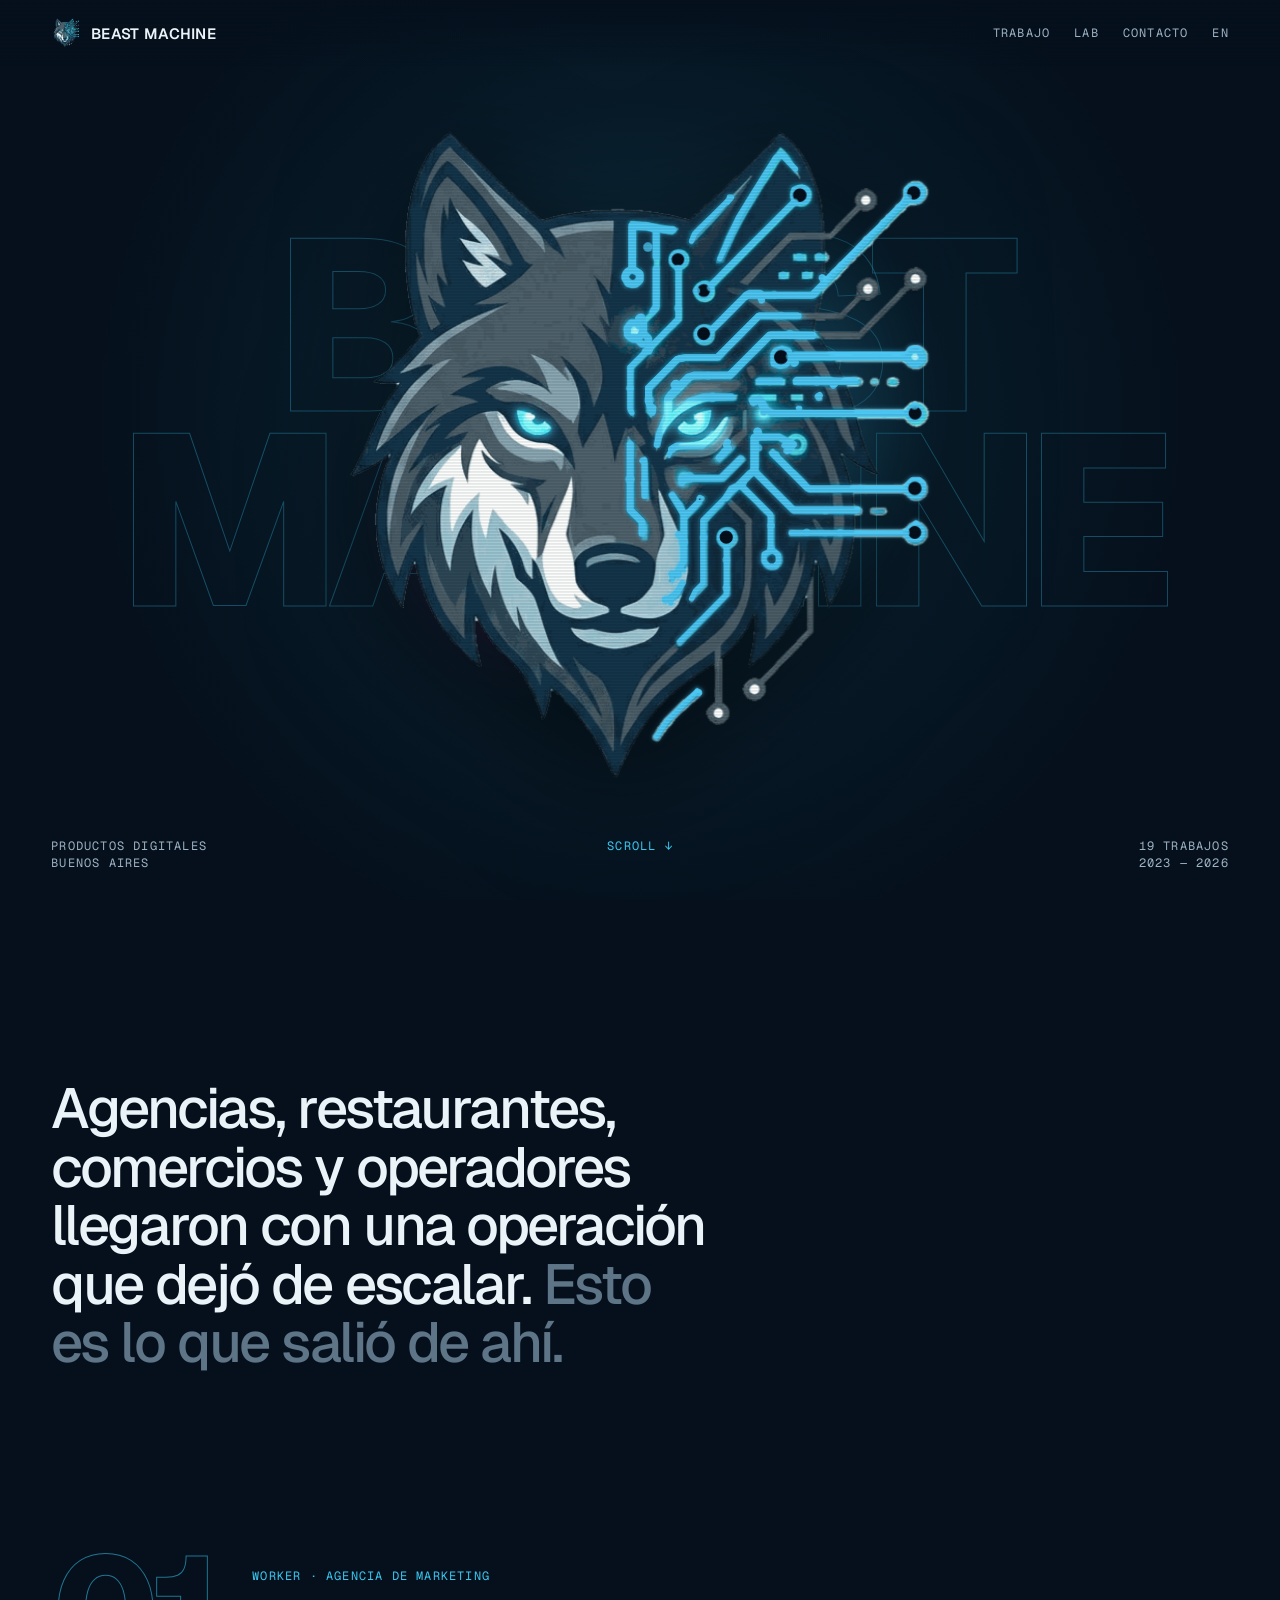
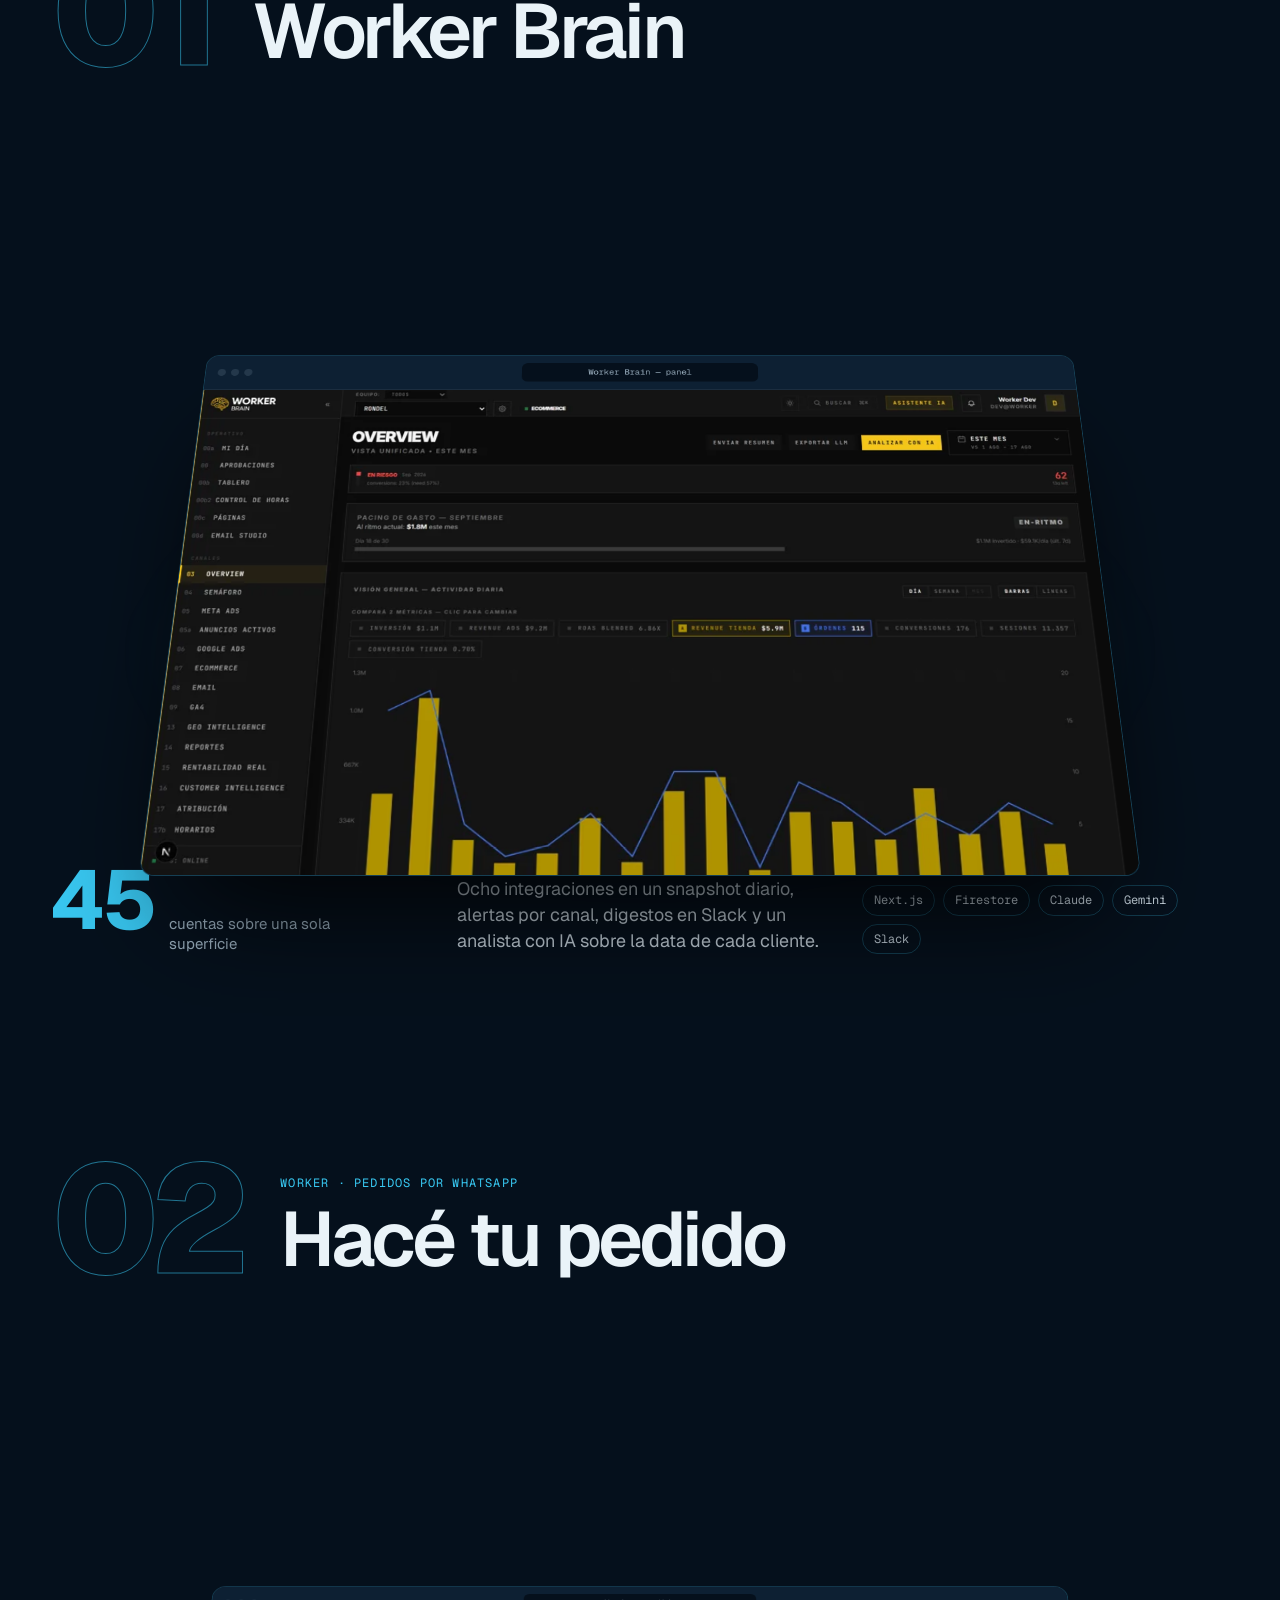
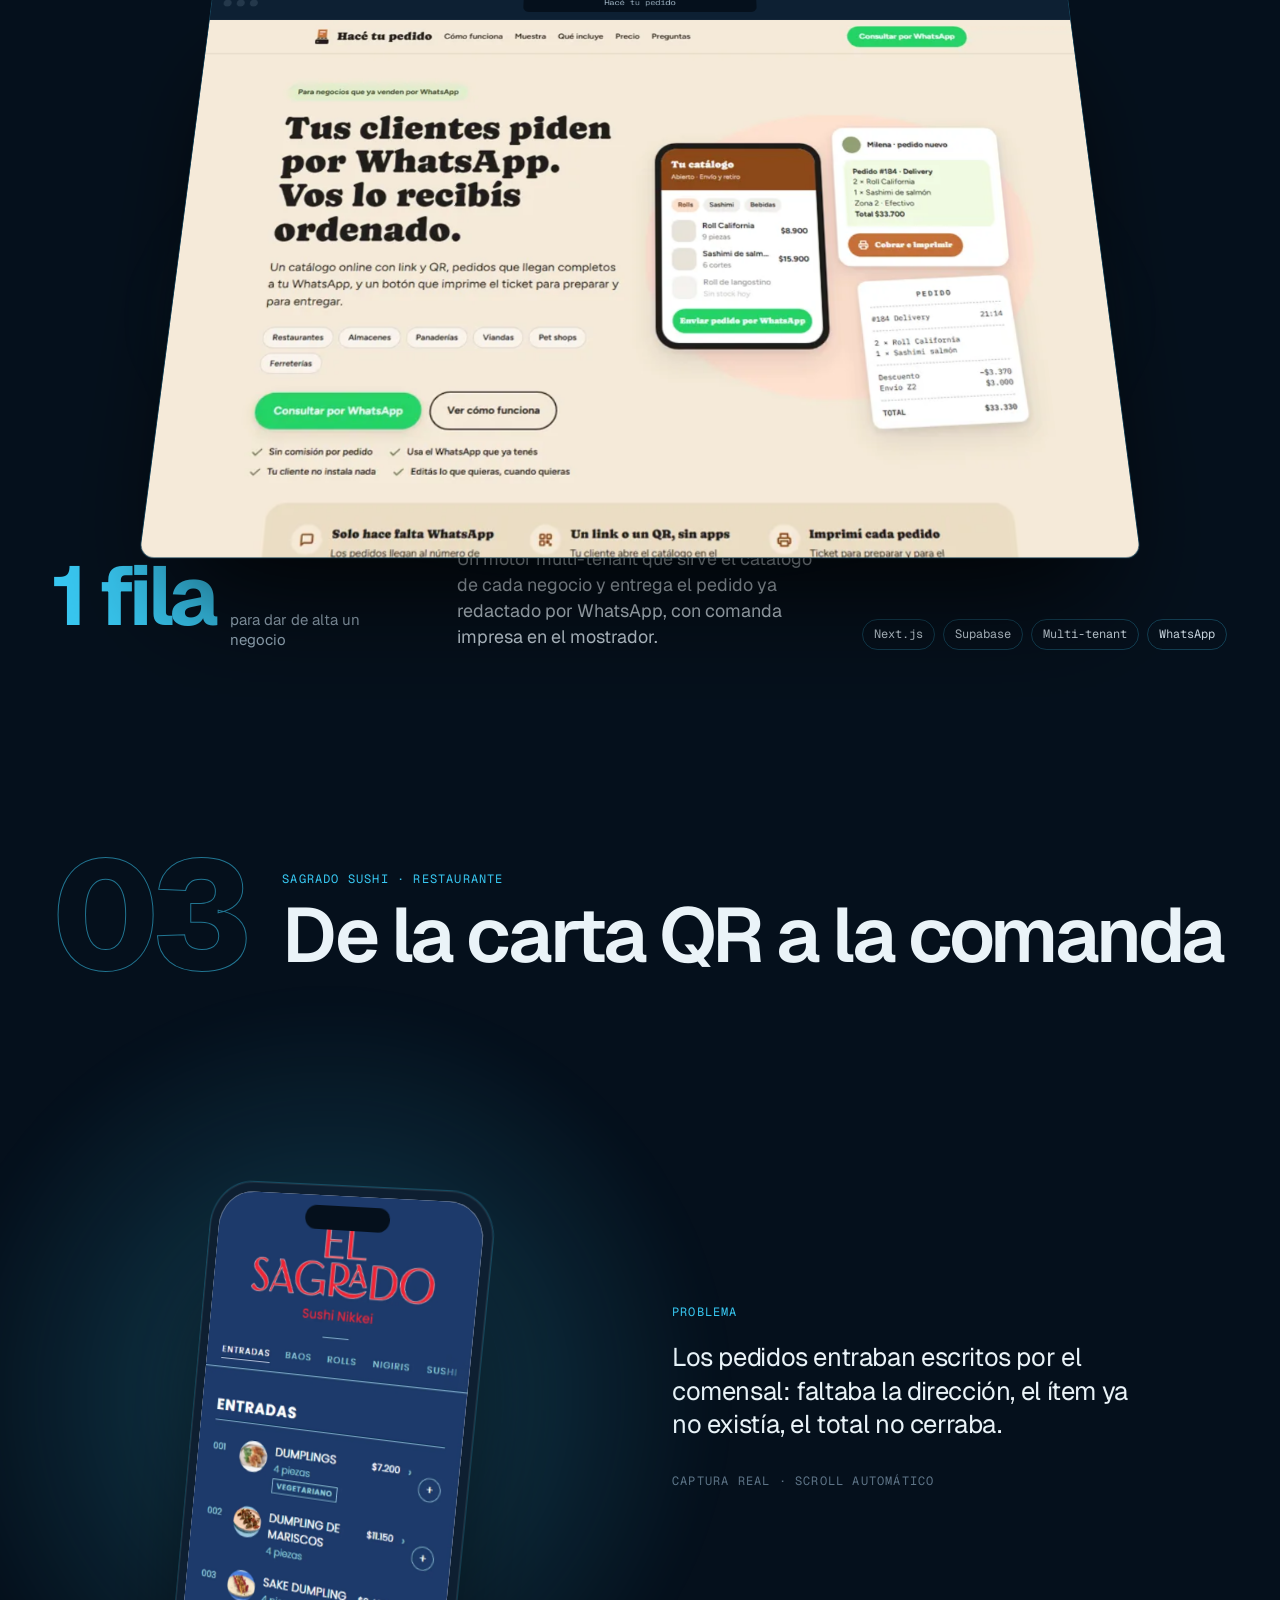
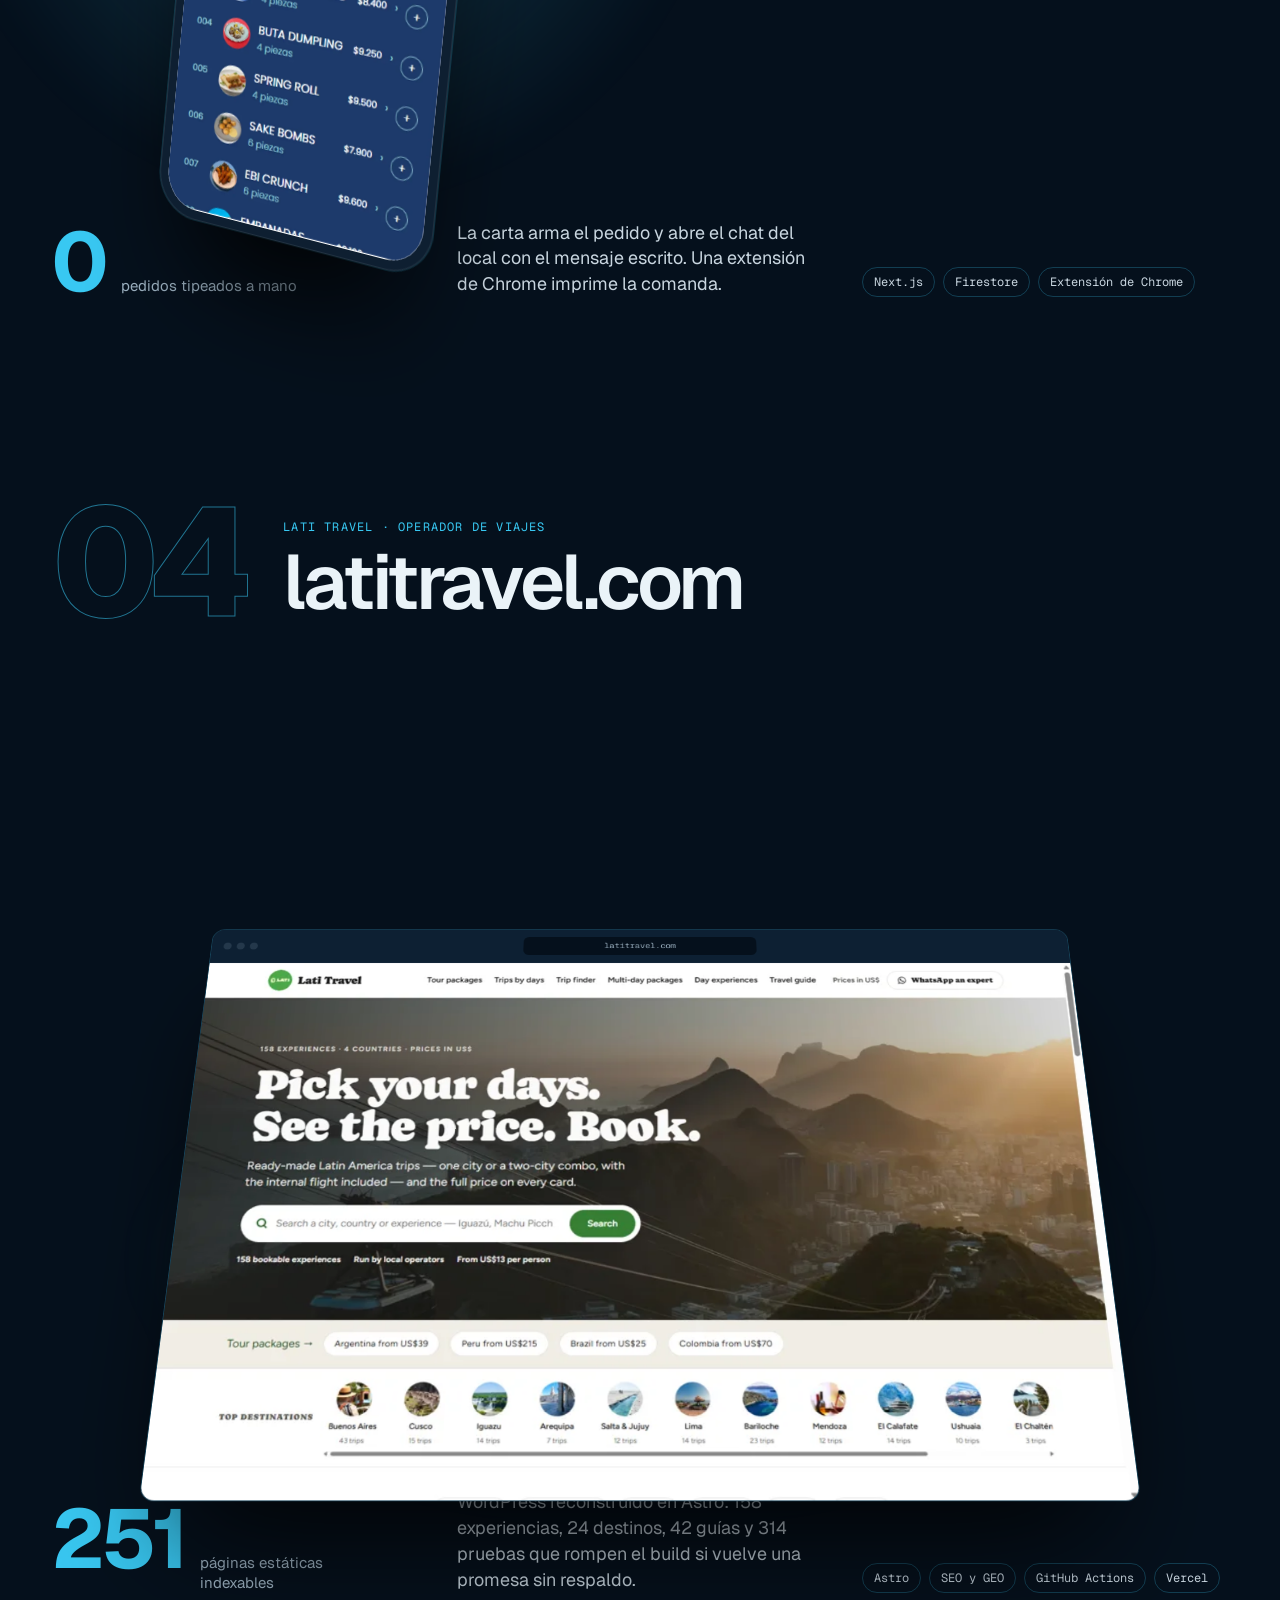
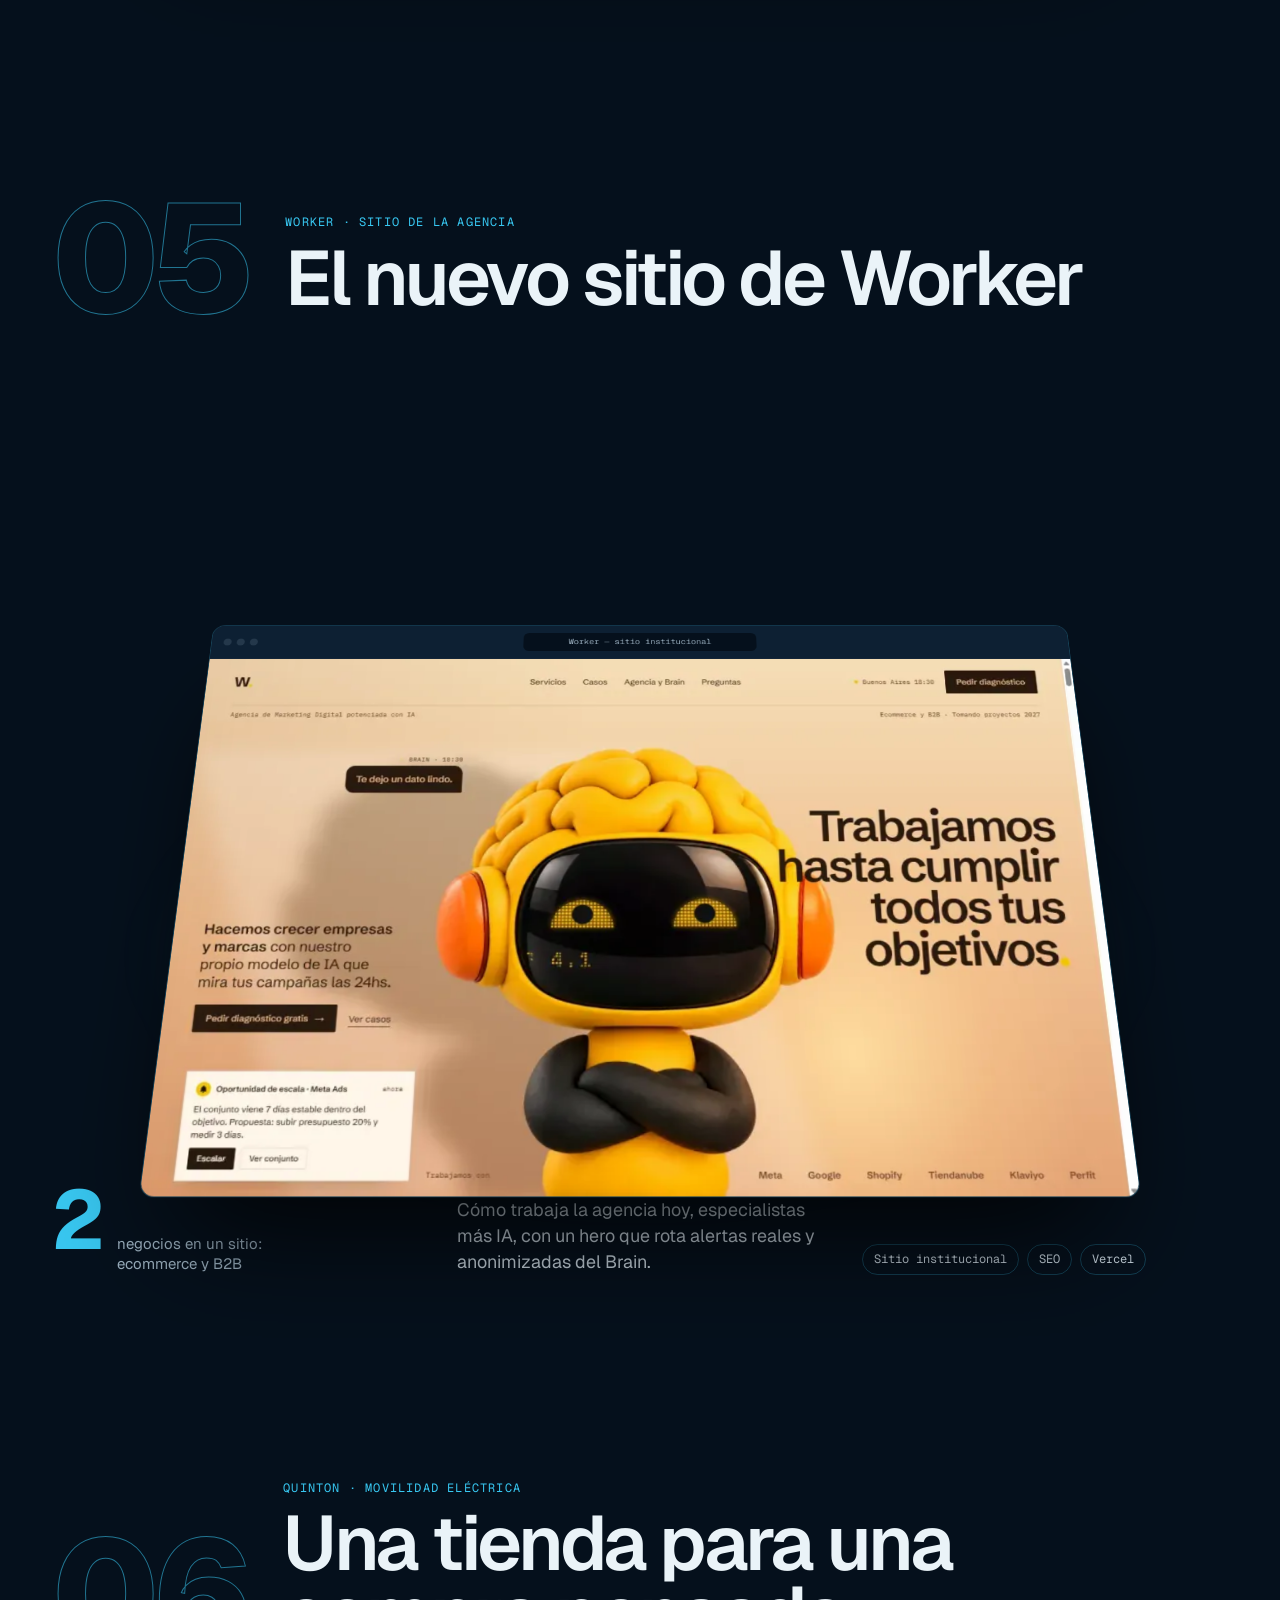
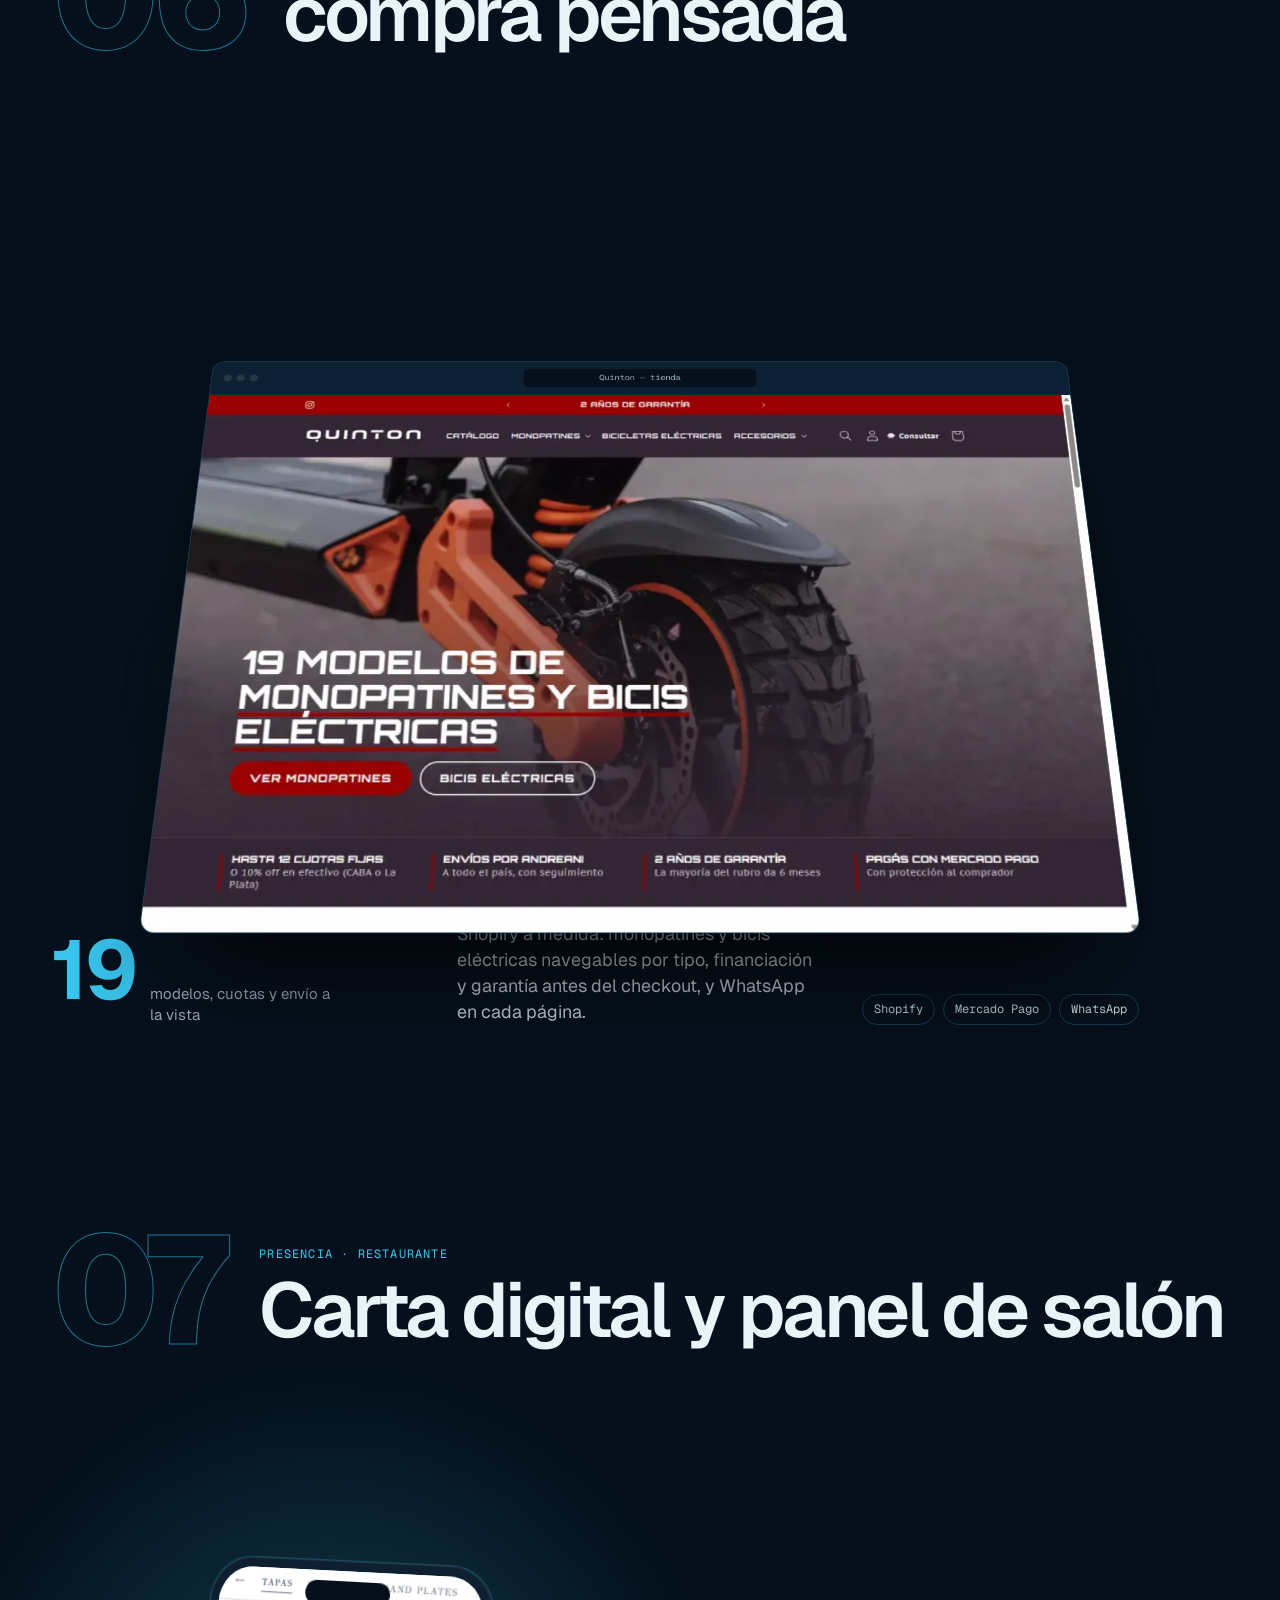
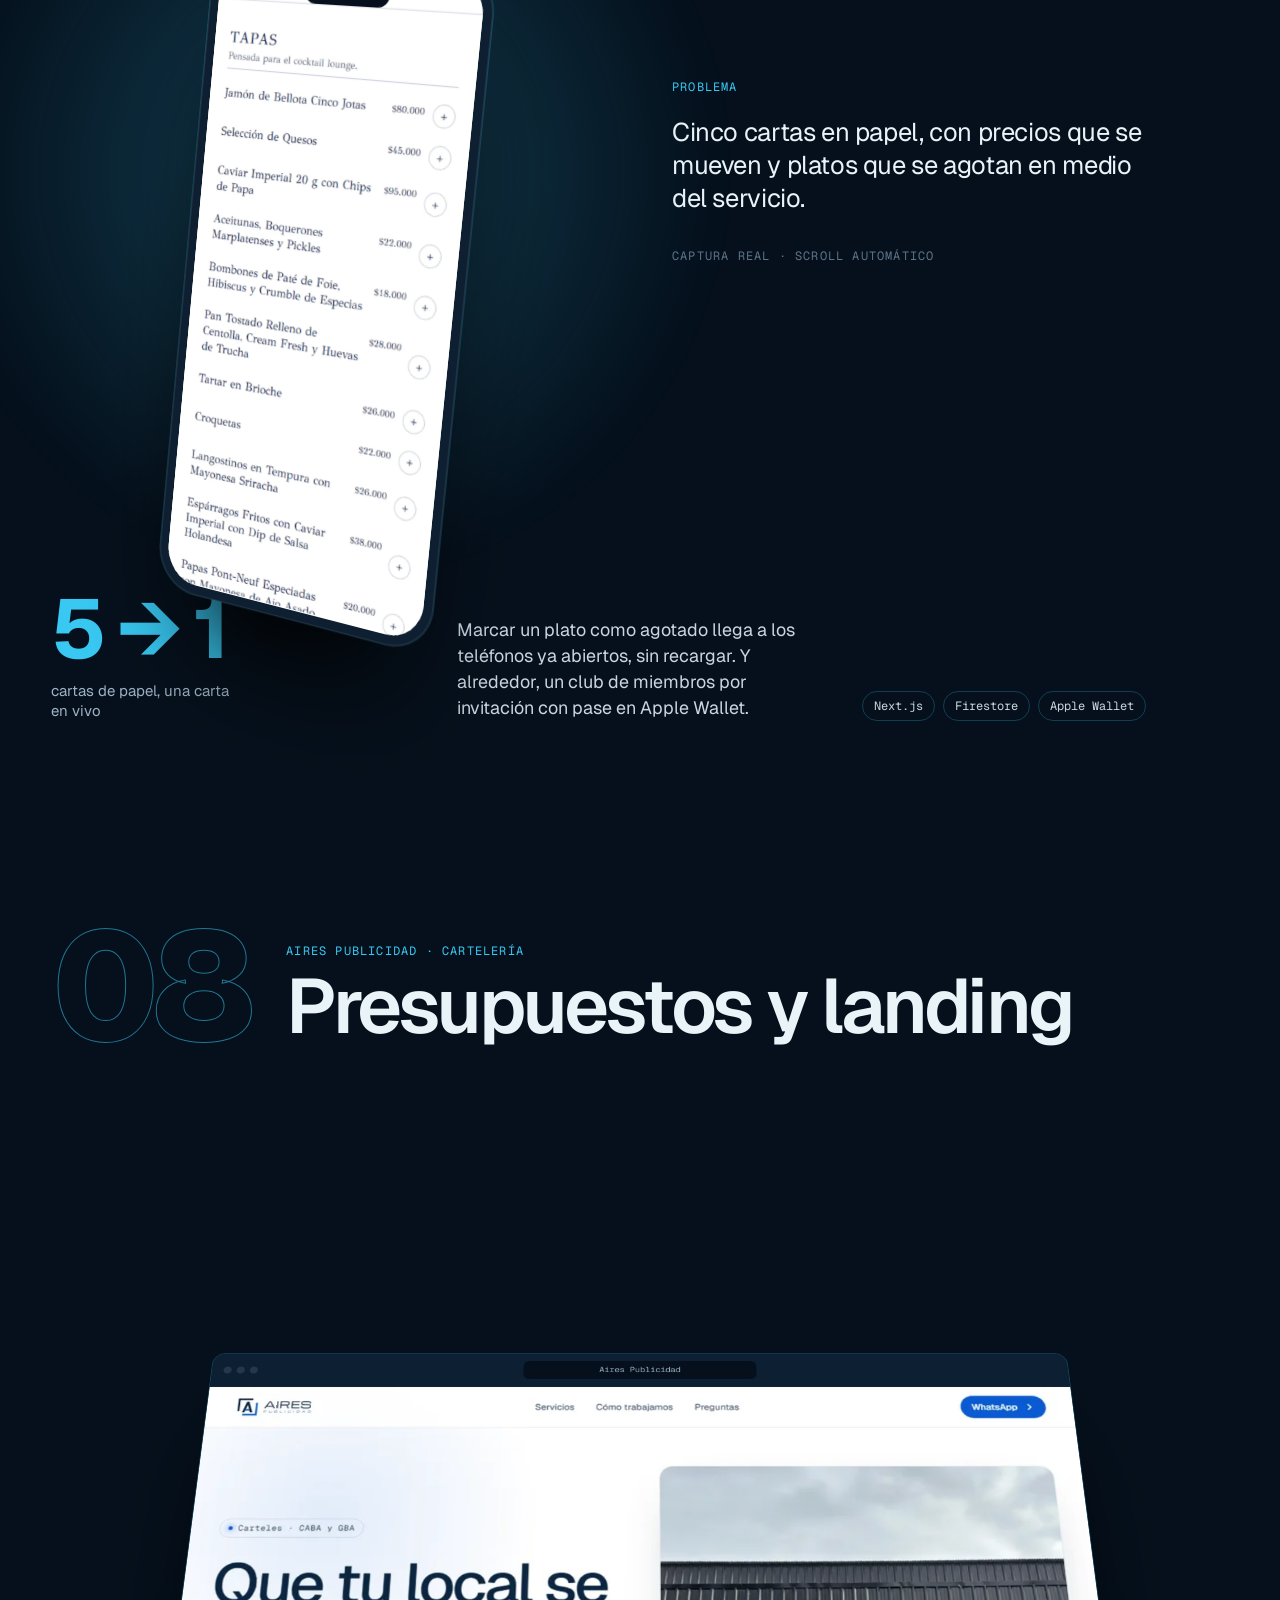
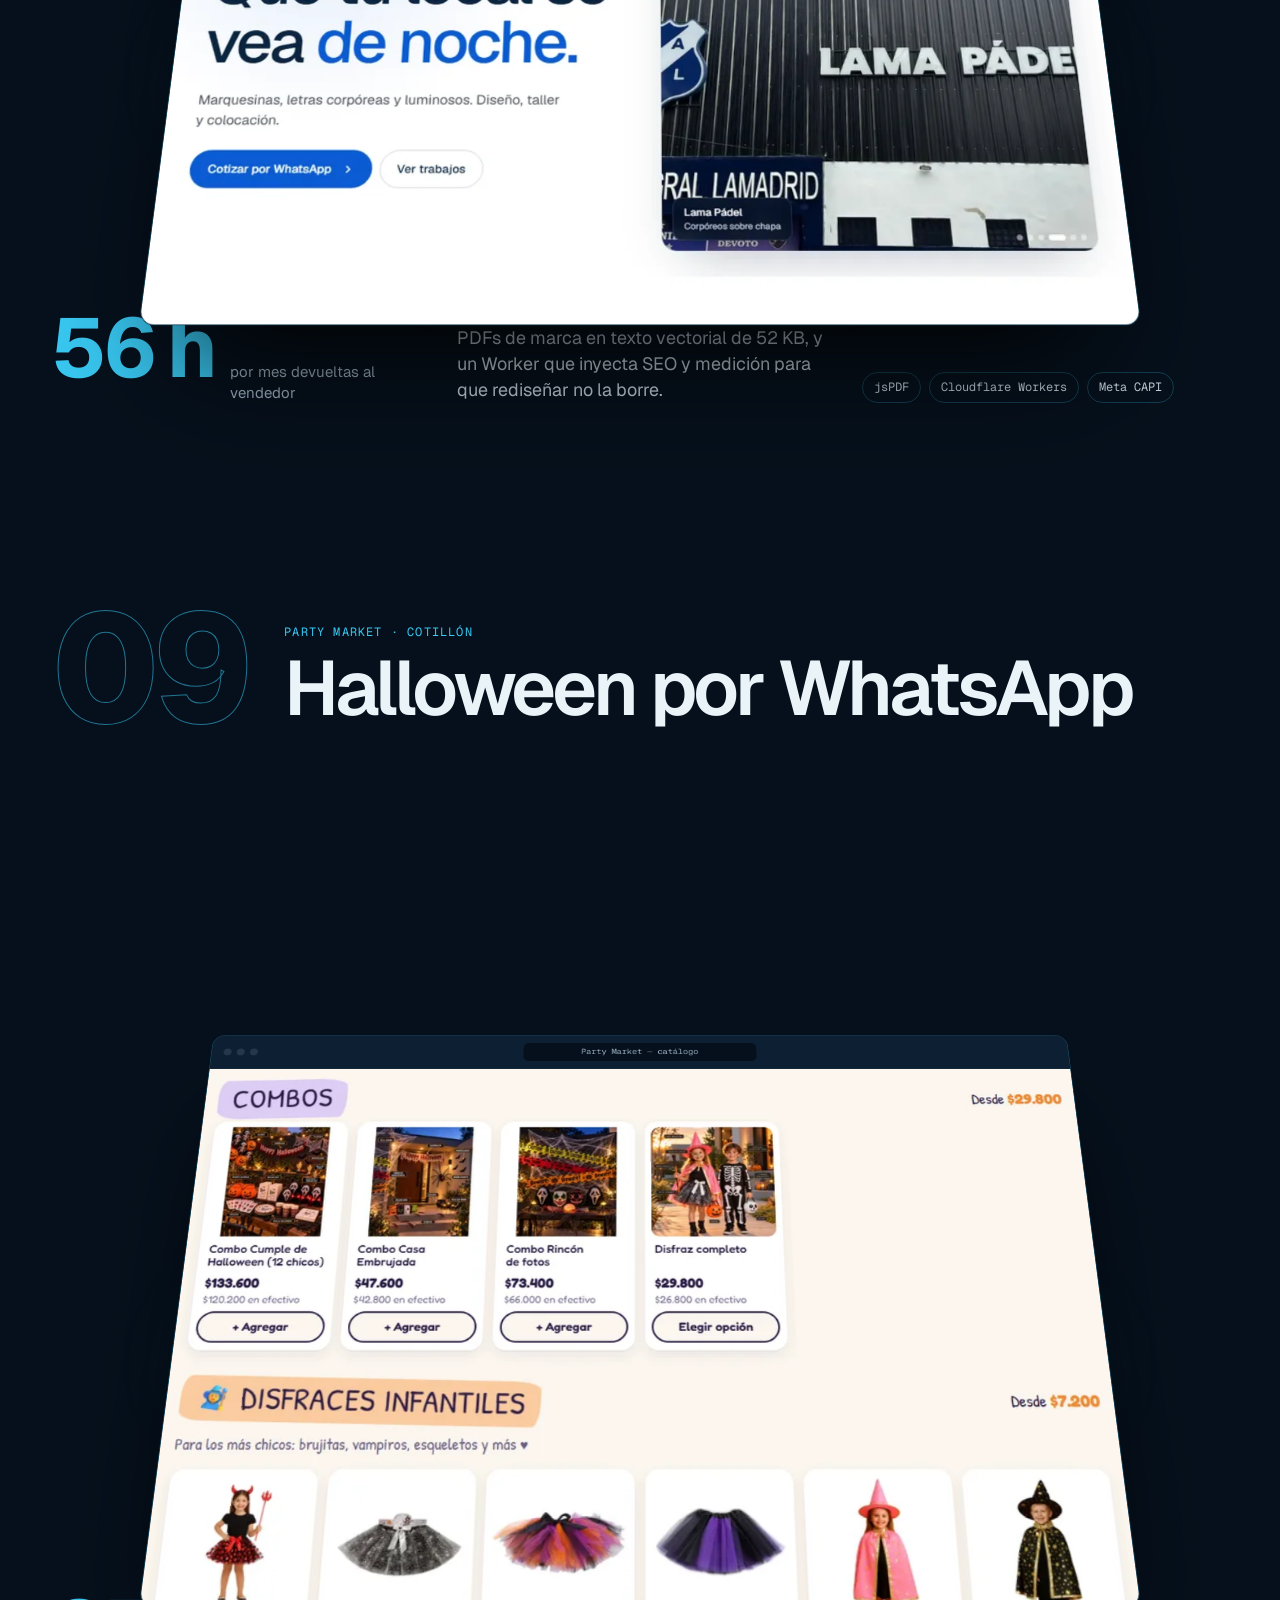
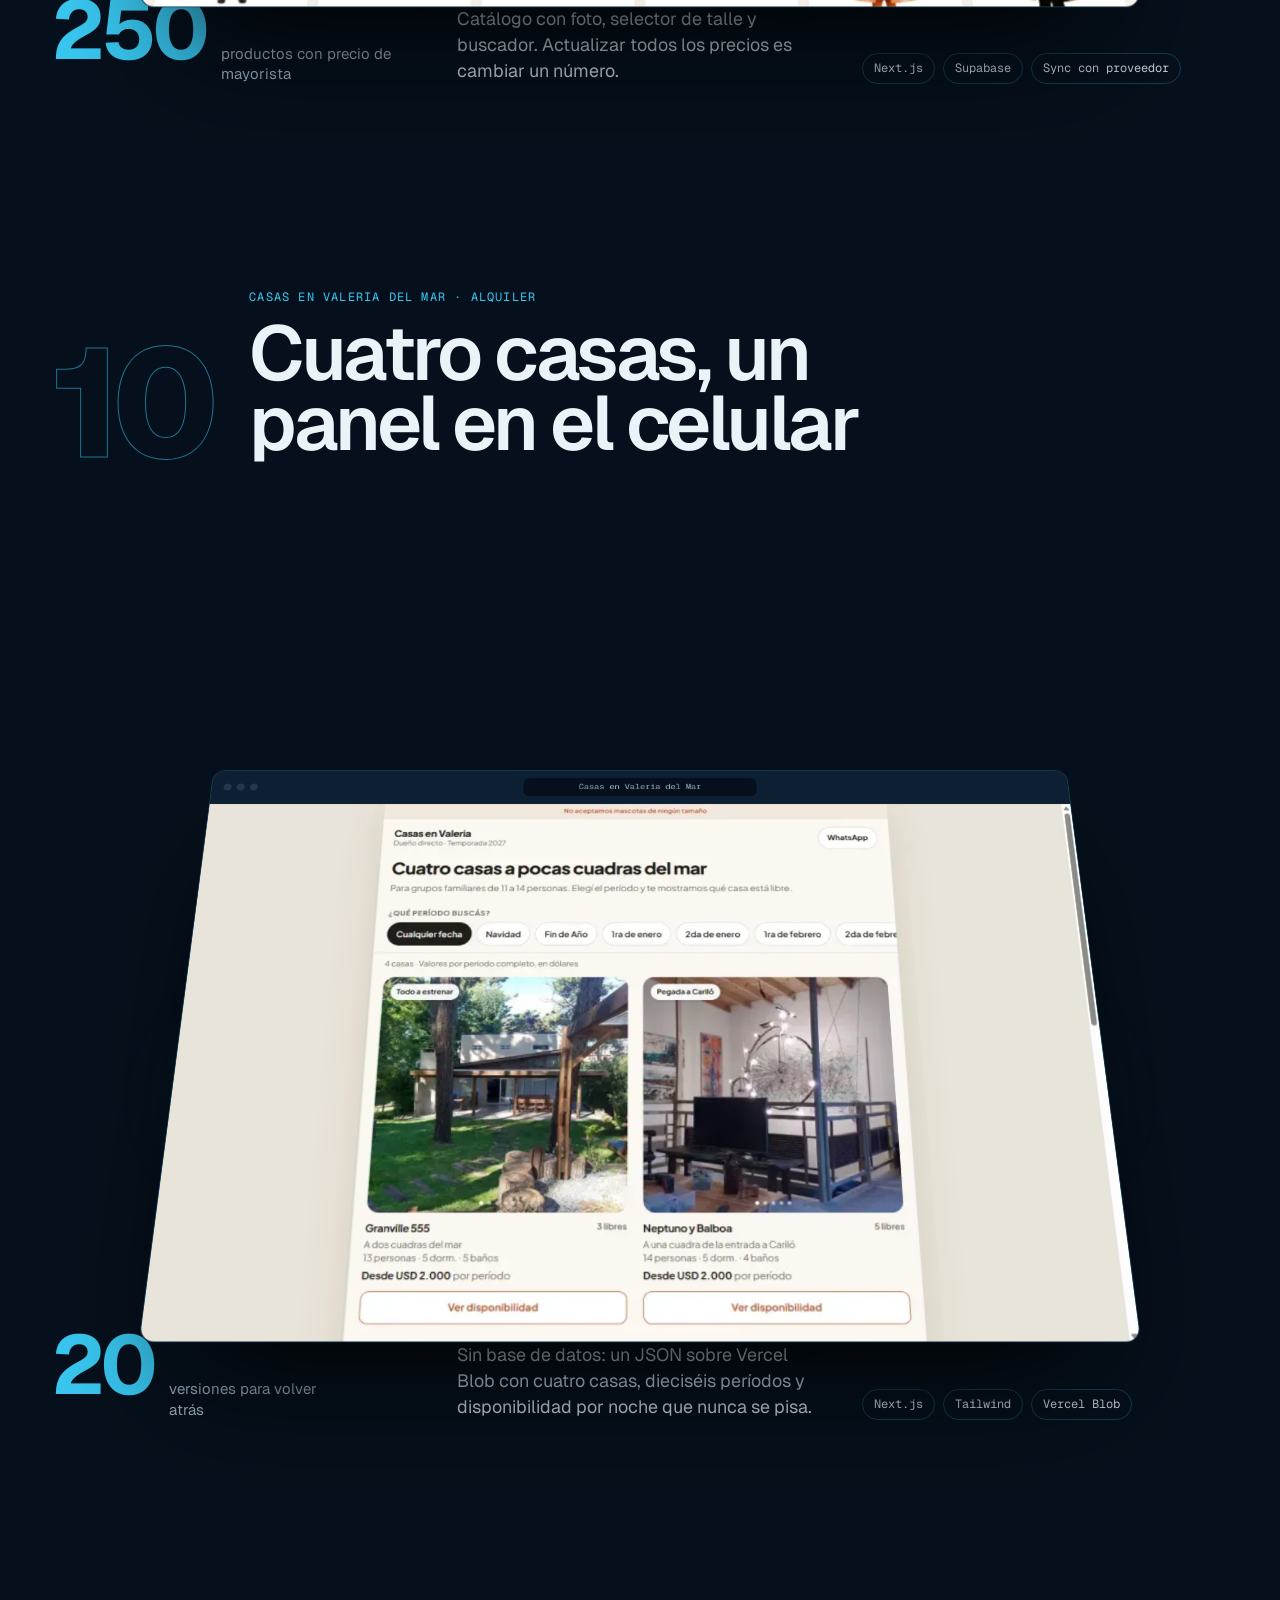
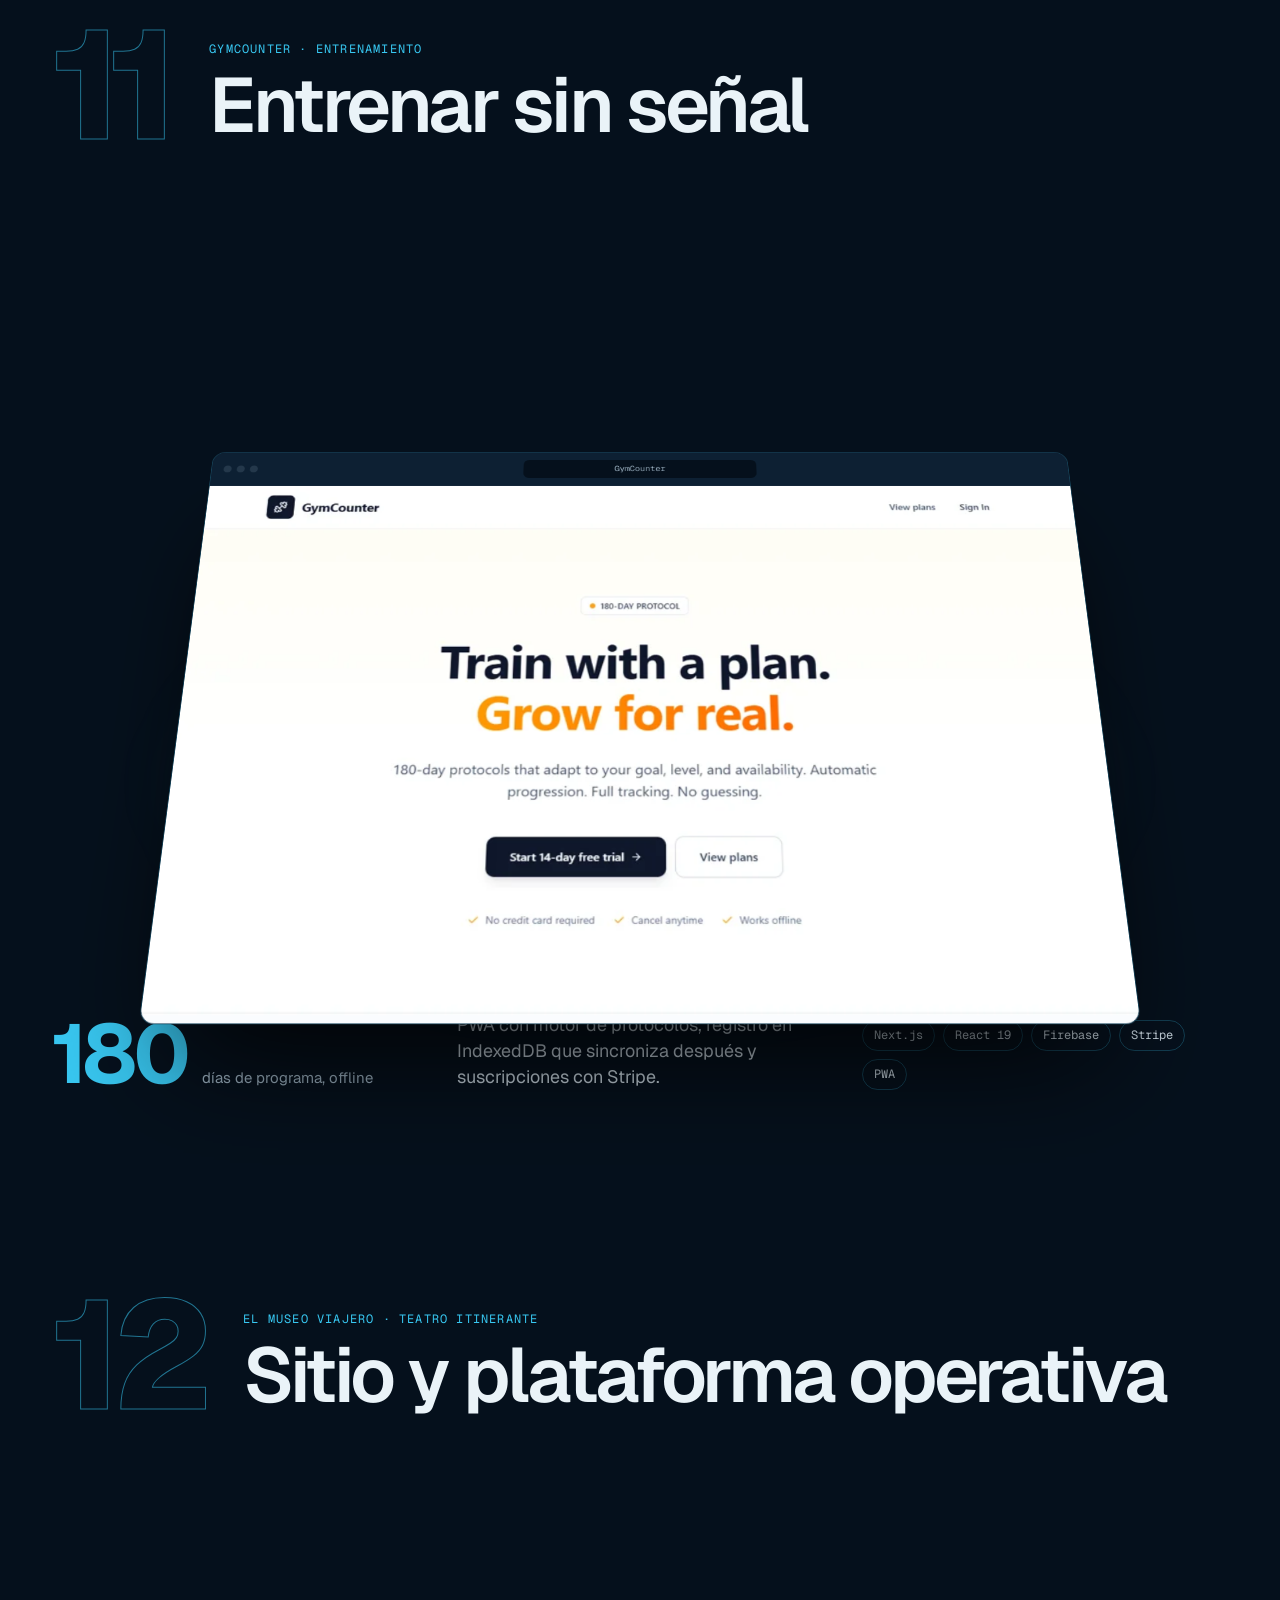
==== commit e6eccb6d: "feat(rediseño): portar el diseño v2 de Claude Design a EN y ES Rediseño completo del portfolio porta" ====
--- a/es/index.html
+++ b/es/index.html
@@ -36,10 +36,11 @@
 <link rel="preconnect" href="https://fonts.googleapis.com">
 <link rel="preconnect" href="https://fonts.gstatic.com" crossorigin>
 <link rel="preload" as="image" href="/assets/img/logo-front-base.png?v=6" type="image/png">
-<link rel="preload" as="image" href="/assets/img/logo-front-circuits.svg?v=9" type="image/svg+xml">
-<link href="https://fonts.googleapis.com/css2?family=Inter:wght@400;500;600&family=Space+Grotesk:wght@500;600;700&display=swap" rel="stylesheet">
-<link rel="stylesheet" href="/assets/css/style.css?v=24">
-<noscript><style>.reveal{opacity:1;transform:none}.step{opacity:1}</style></noscript>
+<link rel="preload" as="image" href="/assets/img/logo-front-mark.png?v=1" type="image/png">
+<link rel="preload" as="image" href="/assets/img/logo-front-eyes.png?v=6" type="image/png">
+<link href="https://fonts.googleapis.com/css2?family=Geist:wght@300;400;500;600;700;800&family=Geist+Mono:wght@400;500&display=swap" rel="stylesheet">
+<link rel="stylesheet" href="/assets/css/style.css?v=25">
+<noscript><style>[data-reveal]{opacity:1;transform:none}</style></noscript>
 
 <script type="application/ld+json">
 {
@@ -66,95 +67,42 @@
 </head>
 <body>
 
-<a class="skip-link" href="#main">Ir al contenido</a>
-<div class="scroll-progress" aria-hidden="true"><i></i></div>
+<a class="skip-link" href="#trabajo">Saltar al contenido</a>
 
 <!-- ── NAV ─────────────────────────────────────────────────────────────── -->
 <header class="nav">
   <div class="wrap">
-    <a href="/es" class="brand" aria-label="Beast Machine, inicio">
-      <img src="/assets/img/favicon-192.png" alt="" width="34" height="34">
+    <a href="#top" class="brand" aria-label="Beast Machine, inicio">
+      <img src="/assets/img/favicon-192.png" alt="" width="30" height="30">
       <span>Beast Machine</span>
     </a>
-
     <nav class="nav-menu" aria-label="Navegación principal">
-      <a href="#nosotros">Nosotros</a>
-      <a href="#servicios">Servicios</a>
-      <a href="#casos">Casos</a>
-      <a href="#proceso">Proceso</a>
+      <a href="#trabajo">Trabajo</a>
+      <a href="#lab">Lab</a>
       <a href="#contacto">Contacto</a>
+      <a href="/" hreflang="en">EN</a>
     </nav>
-
-    <div class="nav-side">
-      <div class="lang-switch">
-        <a href="/es" aria-current="true" hreflang="es">ES</a>
-        <a href="/" hreflang="en">EN</a>
-      </div>
-      <a href="#contacto" class="btn btn-primary nav-cta">Iniciar proyecto</a>
-      <button class="burger" type="button" aria-expanded="false" aria-controls="mobile-panel" aria-label="Abrir menú">
-        <i></i><i></i><i></i>
-      </button>
-    </div>
   </div>
 </header>
 
-<div class="mobile-panel" id="mobile-panel">
-  <a href="#nosotros" style="--i:0">Nosotros</a>
-  <a href="#servicios" style="--i:1">Servicios</a>
-  <a href="#casos" style="--i:2">Casos</a>
-  <a href="#proceso" style="--i:3">Proceso</a>
-  <a href="#contacto" style="--i:4">Contacto</a>
-  <div class="mobile-foot">
-    <div class="lang-switch">
-      <a href="/es" aria-current="true" hreflang="es">ES</a>
-      <a href="/" hreflang="en">EN</a>
-    </div>
-    <a href="https://wa.me/5491132556383" target="_blank" rel="noopener" class="btn btn-primary">WhatsApp</a>
-  </div>
-</div>
-
-<main id="main">
+<main>
 
   <!-- ── HERO ──────────────────────────────────────────────────────────── -->
-  <section class="hero">
-    <div class="hero-bg" aria-hidden="true">
-      <div class="bg-grid"></div>
-      <div class="orb orb-a"></div>
-      <div class="orb orb-b"></div>
-    </div>
-
-    <div class="wrap hero-inner">
-      <div class="hero-copy">
-        <p class="badge hero-fade" style="--d:.1s"><span class="dot"></span> Buenos Aires · Desarrollo de producto</p>
-        <h1>
-          <span class="line" style="--i:0"><span>Construimos</span></span>
-          <span class="line" style="--i:1"><span>productos digitales</span></span>
-          <span class="line" style="--i:2"><span class="gradient-text" data-scramble>que escalan</span></span>
-        </h1>
-        <p class="hero-lead hero-fade" style="--d:.55s">Diseñamos, desarrollamos y lanzamos software para empresas y startups. Del primer prototipo al producto en producción, con un equipo que acompaña todo el ciclo.</p>
-        <div class="hero-actions hero-fade" style="--d:.7s">
-          <a href="#contacto" class="btn btn-primary">
-            Iniciar un proyecto
-            <svg viewBox="0 0 24 24" fill="none" stroke="currentColor" stroke-width="2" stroke-linecap="round" stroke-linejoin="round"><path d="M5 12h14"/><path d="m12 5 7 7-7 7"/></svg>
-          </a>
-          <a href="#servicios" class="btn btn-ghost">Ver servicios</a>
-        </div>
-        <div class="hero-meta hero-fade" style="--d:.85s">
-          <div><strong>50+</strong><span>Proyectos entregados</span></div>
-          <div><strong>20+</strong><span>Clientes activos</span></div>
-          <div><strong>&lt;24 h</strong><span>Tiempo de respuesta</span></div>
-        </div>
-      </div>
-
-      <div class="hero-visual hero-fade" style="--d:.3s" aria-hidden="true">
-        <div class="halo"></div>
-        <div class="ring"></div>
-        <div class="ring r2"></div>
-        <div class="mark hero-mark beast" data-beast>
+  <section class="hero" id="top" data-hero>
+    <div class="hero-glow" data-glow aria-hidden="true"></div>
+
+    <div class="hero-words" aria-hidden="true">
+      <div class="hero-word" data-hero-word>BEAST</div>
+      <div class="hero-word" data-hero-word>MACHINE</div>
+    </div>
+
+    <div class="hero-stage">
+      <div class="wolf" data-wolf>
+        <div class="beast" data-beast>
           <div class="beast-halo"></div>
           <div class="beast-halo2"></div>
           <div class="beast-head">
-            <img class="beast-base" src="/assets/img/logo-front-base.png?v=6" alt="" width="559" height="625">
+            <img class="beast-base" src="/assets/img/logo-front-base.png?v=6" alt="Beast Machine" width="559" height="625">
             <img class="beast-mark" src="/assets/img/logo-front-mark.png?v=1" alt="" width="559" height="625">
             <div class="beast-mouth"><div class="beast-teeth-top"><i style="width:12%;height:100%;background:#eef6f9;clip-path:polygon(0 0,100% 0,55% 100%)"></i><i style="width:8%;height:42%;background:#dfeaee;clip-path:polygon(0 0,100% 0,50% 100%)"></i><i style="width:8%;height:36%;background:#dfeaee;clip-path:polygon(0 0,100% 0,50% 100%)"></i><i style="width:8%;height:36%;background:#dfeaee;clip-path:polygon(0 0,100% 0,50% 100%)"></i><i style="width:8%;height:42%;background:#dfeaee;clip-path:polygon(0 0,100% 0,50% 100%)"></i><i style="width:12%;height:100%;background:#eef6f9;clip-path:polygon(0 0,100% 0,45% 100%)"></i></div><div class="beast-teeth-bot"><i style="width:12%;height:100%;background:#e6f0f3;clip-path:polygon(50% 0,100% 100%,0 100%)"></i><i style="width:9%;height:45%;background:#d3e0e5;clip-path:polygon(50% 0,100% 100%,0 100%)"></i><i style="width:9%;height:40%;background:#d3e0e5;clip-path:polygon(50% 0,100% 100%,0 100%)"></i><i style="width:9%;height:45%;background:#d3e0e5;clip-path:polygon(50% 0,100% 100%,0 100%)"></i><i style="width:12%;height:100%;background:#e6f0f3;clip-path:polygon(50% 0,100% 100%,0 100%)"></i></div></div>
             <img class="beast-jaw" src="/assets/img/logo-front-mark.png?v=1" alt="" width="559" height="625">
@@ -177,746 +125,397 @@
       </div>
     </div>
 
-    <div class="scroll-cue" aria-hidden="true">
-      <span>Scroll</span>
-      <span class="rail"></span>
+    <div class="hero-meta">
+      <span>Productos digitales<br>Buenos Aires</span>
+      <span>Scroll ↓</span>
+      <span>19 trabajos<br>2023 — 2026</span>
     </div>
   </section>
 
-  <!-- ── MARQUEE ───────────────────────────────────────────────────────── -->
-  <div class="marquee" data-direction="1" aria-hidden="true">
-    <div class="marquee-track">
-      <ul>
-        <li>Aplicaciones móviles</li>
-        <li>Plataformas web</li>
-        <li>Software a medida</li>
-        <li>APIs e integraciones</li>
-        <li>Automatizaciones</li>
-        <li>Soporte y mantenimiento</li>
-      </ul>
-    </div>
-  </div>
-
-  <!-- ── NOSOTROS ──────────────────────────────────────────────────────── -->
-  <section class="about" id="nosotros">
-    <div class="wrap about-grid">
-      <div class="about-copy reveal">
-        <p class="eyebrow">Sobre nosotros</p>
-        <h2 class="section-title">Tecnología con propósito</h2>
-        <p>En Beast Machine desarrollamos productos digitales de principio a fin: desde la estrategia y el diseño hasta la implementación y el soporte continuo.</p>
-        <p>Trabajamos con startups y empresas que necesitan un socio tecnológico confiable para llevar sus ideas al mercado de forma rápida, escalable y con calidad profesional.</p>
-
-        <div class="pillars">
-          <div class="pillar">
-            <svg viewBox="0 0 24 24" aria-hidden="true"><path d="M12 2v20"/><path d="M2 12h20"/><circle cx="12" cy="12" r="9"/></svg>
-            <div>
-              <b>Todo el ciclo del producto</b>
-              <span>Estrategia, diseño, desarrollo, lanzamiento y soporte en un mismo equipo.</span>
+  <!-- ── STATEMENT ─────────────────────────────────────────────────────── -->
+  <section class="statement">
+    <p data-reveal>Agencias, restaurantes, comercios y operadores llegaron con una operación que dejó de escalar. <span class="fade">Esto es lo que salió de ahí.</span></p>
+  </section>
+
+  <!-- ── WORK ──────────────────────────────────────────────────────────── -->
+  <section id="trabajo">
+
+    <article class="stage" id="brain" data-stage="01 / 13 — Worker Brain">
+      <div class="stage-head" data-reveal>
+        <span class="stage-num">01</span>
+        <div class="stage-headings">
+          <span class="stage-client">Worker · agencia de marketing</span>
+          <h3 class="stage-title">Worker Brain</h3>
+        </div>
+      </div>
+      <div class="mock">
+        <div class="mock-glow" aria-hidden="true"></div>
+        <div class="browser" data-scale>
+          <div class="browser-bar"><span class="browser-dots"><i></i><i></i><i></i></span><span class="browser-url">Worker Brain — panel</span><span></span></div>
+          <img src="/assets/img/cases/brain.webp?v=1" alt="Panel de Worker Brain con la vista unificada de canales" width="1120" height="630" loading="lazy" decoding="async">
+        </div>
+      </div>
+      <div class="stage-foot" data-reveal>
+        <div class="stage-metric"><b>45</b><span>cuentas sobre una sola superficie</span></div>
+        <p class="stage-lede">Ocho integraciones en un snapshot diario, alertas por canal, digestos en Slack y un analista con IA sobre la data de cada cliente.</p>
+        <ul class="stack"><li>Next.js</li><li>Firestore</li><li>Claude</li><li>Gemini</li><li>Slack</li></ul>
+      </div>
+    </article>
+
+    <article class="stage" id="hacetupedido" data-stage="02 / 13 — Hacé tu pedido">
+      <div class="stage-head" data-reveal>
+        <span class="stage-num">02</span>
+        <div class="stage-headings">
+          <span class="stage-client">Worker · pedidos por WhatsApp</span>
+          <h3 class="stage-title">Hacé tu pedido</h3>
+        </div>
+      </div>
+      <div class="mock">
+        <div class="mock-glow" aria-hidden="true"></div>
+        <div class="browser" data-scale>
+          <div class="browser-bar"><span class="browser-dots"><i></i><i></i><i></i></span><span class="browser-url">Hacé tu pedido</span><span></span></div>
+          <img src="/assets/img/cases/hacetupedido.webp?v=1" alt="Landing de Hacé tu pedido" width="960" height="600" loading="lazy" decoding="async">
+        </div>
+      </div>
+      <div class="stage-foot" data-reveal>
+        <div class="stage-metric"><b>1 fila</b><span>para dar de alta un negocio</span></div>
+        <p class="stage-lede">Un motor multi-tenant que sirve el catálogo de cada negocio y entrega el pedido ya redactado por WhatsApp, con comanda impresa en el mostrador.</p>
+        <ul class="stack"><li>Next.js</li><li>Supabase</li><li>Multi-tenant</li><li>WhatsApp</li></ul>
+      </div>
+    </article>
+
+    <article class="stage" id="sagrado" data-stage="03 / 13 — De la carta QR a la comanda">
+      <div class="stage-head" data-reveal>
+        <span class="stage-num">03</span>
+        <div class="stage-headings">
+          <span class="stage-client">Sagrado Sushi · restaurante</span>
+          <h3 class="stage-title">De la carta QR a la comanda</h3>
+        </div>
+      </div>
+      <div class="phone-row">
+        <div class="phone-stage">
+          <div class="phone-glow" aria-hidden="true"></div>
+          <div class="phone" data-phone>
+            <div class="phone-screen">
+              <img data-phonescroll src="/assets/img/cases/sagrado.webp?v=2" alt="Carta de Sagrado Sushi en el celular" width="798" height="1792" loading="lazy" decoding="async">
+              <div class="phone-notch" aria-hidden="true"></div>
             </div>
           </div>
-          <div class="pillar">
-            <svg viewBox="0 0 24 24" aria-hidden="true"><path d="M3 12h4l3 8 4-16 3 8h4"/></svg>
-            <div>
-              <b>Entregas iterativas</b>
-              <span>Metodologías ágiles con avances visibles en cada etapa del proyecto.</span>
+        </div>
+        <div class="phone-copy">
+          <span class="label">Problema</span>
+          <p class="problem">Los pedidos entraban escritos por el comensal: faltaba la dirección, el ítem ya no existía, el total no cerraba.</p>
+          <span class="note">Captura real · scroll automático</span>
+        </div>
+      </div>
+      <div class="stage-foot" data-reveal>
+        <div class="stage-metric"><b>0</b><span>pedidos tipeados a mano</span></div>
+        <p class="stage-lede">La carta arma el pedido y abre el chat del local con el mensaje escrito. Una extensión de Chrome imprime la comanda.</p>
+        <ul class="stack"><li>Next.js</li><li>Firestore</li><li>Extensión de Chrome</li></ul>
+      </div>
+    </article>
+
+    <article class="stage" id="lati" data-stage="04 / 13 — latitravel.com">
+      <div class="stage-head" data-reveal>
+        <span class="stage-num">04</span>
+        <div class="stage-headings">
+          <span class="stage-client">Lati Travel · operador de viajes</span>
+          <h3 class="stage-title">latitravel.com</h3>
+        </div>
+      </div>
+      <div class="mock">
+        <div class="mock-glow" aria-hidden="true"></div>
+        <div class="browser" data-scale>
+          <div class="browser-bar"><span class="browser-dots"><i></i><i></i><i></i></span><span class="browser-url">latitravel.com</span><span></span></div>
+          <img src="/assets/img/cases/lati.webp?v=1" alt="Portada de Lati Travel" width="960" height="600" loading="lazy" decoding="async">
+        </div>
+      </div>
+      <div class="stage-foot" data-reveal>
+        <div class="stage-metric"><b>251</b><span>páginas estáticas indexables</span></div>
+        <p class="stage-lede">WordPress reconstruido en Astro: 158 experiencias, 24 destinos, 42 guías y 314 pruebas que rompen el build si vuelve una promesa sin respaldo.</p>
+        <ul class="stack"><li>Astro</li><li>SEO y GEO</li><li>GitHub Actions</li><li>Vercel</li></ul>
+      </div>
+    </article>
+
+    <article class="stage" id="worker" data-stage="05 / 13 — El nuevo sitio de Worker">
+      <div class="stage-head" data-reveal>
+        <span class="stage-num">05</span>
+        <div class="stage-headings">
+          <span class="stage-client">Worker · sitio de la agencia</span>
+          <h3 class="stage-title">El nuevo sitio de Worker</h3>
+        </div>
+      </div>
+      <div class="mock">
+        <div class="mock-glow" aria-hidden="true"></div>
+        <div class="browser" data-scale>
+          <div class="browser-bar"><span class="browser-dots"><i></i><i></i><i></i></span><span class="browser-url">Worker — sitio institucional</span><span></span></div>
+          <img src="/assets/img/cases/worker.webp?v=1" alt="Portada del nuevo sitio de Worker" width="960" height="600" loading="lazy" decoding="async">
+        </div>
+      </div>
+      <div class="stage-foot" data-reveal>
+        <div class="stage-metric"><b>2</b><span>negocios en un sitio: ecommerce y B2B</span></div>
+        <p class="stage-lede">Cómo trabaja la agencia hoy, especialistas más IA, con un hero que rota alertas reales y anonimizadas del Brain.</p>
+        <ul class="stack"><li>Sitio institucional</li><li>SEO</li><li>Vercel</li></ul>
+      </div>
+    </article>
+
+    <article class="stage" id="quinton" data-stage="06 / 13 — Una tienda para una compra pensada">
+      <div class="stage-head" data-reveal>
+        <span class="stage-num">06</span>
+        <div class="stage-headings">
+          <span class="stage-client">Quinton · movilidad eléctrica</span>
+          <h3 class="stage-title">Una tienda para una compra pensada</h3>
+        </div>
+      </div>
+      <div class="mock">
+        <div class="mock-glow" aria-hidden="true"></div>
+        <div class="browser" data-scale>
+          <div class="browser-bar"><span class="browser-dots"><i></i><i></i><i></i></span><span class="browser-url">Quinton — tienda</span><span></span></div>
+          <img src="/assets/img/cases/quinton.webp?v=1" alt="Portada de la tienda Quinton" width="960" height="600" loading="lazy" decoding="async">
+        </div>
+      </div>
+      <div class="stage-foot" data-reveal>
+        <div class="stage-metric"><b>19</b><span>modelos, cuotas y envío a la vista</span></div>
+        <p class="stage-lede">Shopify a medida: monopatines y bicis eléctricas navegables por tipo, financiación y garantía antes del checkout, y WhatsApp en cada página.</p>
+        <ul class="stack"><li>Shopify</li><li>Mercado Pago</li><li>WhatsApp</li></ul>
+      </div>
+    </article>
+
+    <article class="stage" id="presencia" data-stage="07 / 13 — Carta digital y panel de salón">
+      <div class="stage-head" data-reveal>
+        <span class="stage-num">07</span>
+        <div class="stage-headings">
+          <span class="stage-client">Presencia · restaurante</span>
+          <h3 class="stage-title">Carta digital y panel de salón</h3>
+        </div>
+      </div>
+      <div class="phone-row">
+        <div class="phone-stage">
+          <div class="phone-glow" aria-hidden="true"></div>
+          <div class="phone" data-phone>
+            <div class="phone-screen">
+              <img data-phonescroll src="/assets/img/cases/presencia.webp?v=2" alt="Carta de Presencia en el celular" width="798" height="1792" loading="lazy" decoding="async">
+              <div class="phone-notch" aria-hidden="true"></div>
             </div>
           </div>
-          <div class="pillar">
-            <svg viewBox="0 0 24 24" aria-hidden="true"><circle cx="12" cy="12" r="9"/><path d="M12 7v5l3 2"/></svg>
-            <div>
-              <b>Respuesta en menos de 24 horas</b>
-              <span>Canal directo con el equipo, sin intermediarios ni demoras.</span>
-            </div>
-          </div>
-        </div>
-      </div>
-
-      <div class="stats reveal" style="--i:1">
-        <div class="stat">
-          <b data-count="50" data-suffix="+">50+</b>
-          <span>Proyectos entregados</span>
-        </div>
-        <div class="stat">
-          <b data-count="3" data-suffix="+">3+</b>
-          <span>Años de experiencia</span>
-        </div>
-        <div class="stat">
-          <b data-count="20" data-suffix="+">20+</b>
-          <span>Clientes activos</span>
-        </div>
-        <div class="stat">
-          <b data-count="99" data-suffix="%">99%</b>
-          <span>Uptime garantizado</span>
-        </div>
-      </div>
-    </div>
+        </div>
+        <div class="phone-copy">
+          <span class="label">Problema</span>
+          <p class="problem">Cinco cartas en papel, con precios que se mueven y platos que se agotan en medio del servicio.</p>
+          <span class="note">Captura real · scroll automático</span>
+        </div>
+      </div>
+      <div class="stage-foot" data-reveal>
+        <div class="stage-metric"><b>5 → 1</b><span>cartas de papel, una carta en vivo</span></div>
+        <p class="stage-lede">Marcar un plato como agotado llega a los teléfonos ya abiertos, sin recargar. Y alrededor, un club de miembros por invitación con pase en Apple Wallet.</p>
+        <ul class="stack"><li>Next.js</li><li>Firestore</li><li>Apple Wallet</li></ul>
+      </div>
+    </article>
+
+    <article class="stage" id="aires" data-stage="08 / 13 — Presupuestos y landing">
+      <div class="stage-head" data-reveal>
+        <span class="stage-num">08</span>
+        <div class="stage-headings">
+          <span class="stage-client">Aires Publicidad · cartelería</span>
+          <h3 class="stage-title">Presupuestos y landing</h3>
+        </div>
+      </div>
+      <div class="mock">
+        <div class="mock-glow" aria-hidden="true"></div>
+        <div class="browser" data-scale>
+          <div class="browser-bar"><span class="browser-dots"><i></i><i></i><i></i></span><span class="browser-url">Aires Publicidad</span><span></span></div>
+          <img src="/assets/img/cases/aires.webp?v=2" alt="Home de Aires Publicidad" width="960" height="600" loading="lazy" decoding="async">
+        </div>
+      </div>
+      <div class="stage-foot" data-reveal>
+        <div class="stage-metric"><b>56 h</b><span>por mes devueltas al vendedor</span></div>
+        <p class="stage-lede">PDFs de marca en texto vectorial de 52 KB, y un Worker que inyecta SEO y medición para que rediseñar no la borre.</p>
+        <ul class="stack"><li>jsPDF</li><li>Cloudflare Workers</li><li>Meta CAPI</li></ul>
+      </div>
+    </article>
+
+    <article class="stage" id="partymarket" data-stage="09 / 13 — Halloween por WhatsApp">
+      <div class="stage-head" data-reveal>
+        <span class="stage-num">09</span>
+        <div class="stage-headings">
+          <span class="stage-client">Party Market · cotillón</span>
+          <h3 class="stage-title">Halloween por WhatsApp</h3>
+        </div>
+      </div>
+      <div class="mock">
+        <div class="mock-glow" aria-hidden="true"></div>
+        <div class="browser" data-scale>
+          <div class="browser-bar"><span class="browser-dots"><i></i><i></i><i></i></span><span class="browser-url">Party Market — catálogo</span><span></span></div>
+          <img src="/assets/img/cases/partymarket.webp?v=2" alt="Catálogo de Party Market" width="960" height="600" loading="lazy" decoding="async">
+        </div>
+      </div>
+      <div class="stage-foot" data-reveal>
+        <div class="stage-metric"><b>250</b><span>productos con precio de mayorista</span></div>
+        <p class="stage-lede">Catálogo con foto, selector de talle y buscador. Actualizar todos los precios es cambiar un número.</p>
+        <ul class="stack"><li>Next.js</li><li>Supabase</li><li>Sync con proveedor</li></ul>
+      </div>
+    </article>
+
+    <article class="stage" id="casas" data-stage="10 / 13 — Cuatro casas, un panel en el celular">
+      <div class="stage-head" data-reveal>
+        <span class="stage-num">10</span>
+        <div class="stage-headings">
+          <span class="stage-client">Casas en Valeria del Mar · alquiler</span>
+          <h3 class="stage-title">Cuatro casas, un panel en el celular</h3>
+        </div>
+      </div>
+      <div class="mock">
+        <div class="mock-glow" aria-hidden="true"></div>
+        <div class="browser" data-scale>
+          <div class="browser-bar"><span class="browser-dots"><i></i><i></i><i></i></span><span class="browser-url">Casas en Valeria del Mar</span><span></span></div>
+          <img src="/assets/img/cases/casas-valeria.webp?v=1" alt="Portada de Casas en Valeria del Mar" width="960" height="600" loading="lazy" decoding="async">
+        </div>
+      </div>
+      <div class="stage-foot" data-reveal>
+        <div class="stage-metric"><b>20</b><span>versiones para volver atrás</span></div>
+        <p class="stage-lede">Sin base de datos: un JSON sobre Vercel Blob con cuatro casas, dieciséis períodos y disponibilidad por noche que nunca se pisa.</p>
+        <ul class="stack"><li>Next.js</li><li>Tailwind</li><li>Vercel Blob</li></ul>
+      </div>
+    </article>
+
+    <article class="stage" id="gymcounter" data-stage="11 / 13 — Entrenar sin señal">
+      <div class="stage-head" data-reveal>
+        <span class="stage-num">11</span>
+        <div class="stage-headings">
+          <span class="stage-client">GymCounter · entrenamiento</span>
+          <h3 class="stage-title">Entrenar sin señal</h3>
+        </div>
+      </div>
+      <div class="mock">
+        <div class="mock-glow" aria-hidden="true"></div>
+        <div class="browser" data-scale>
+          <div class="browser-bar"><span class="browser-dots"><i></i><i></i><i></i></span><span class="browser-url">GymCounter</span><span></span></div>
+          <img src="/assets/img/cases/gymcounter.webp?v=2" alt="Portada de GymCounter" width="960" height="600" loading="lazy" decoding="async">
+        </div>
+      </div>
+      <div class="stage-foot" data-reveal>
+        <div class="stage-metric"><b>180</b><span>días de programa, offline</span></div>
+        <p class="stage-lede">PWA con motor de protocolos, registro en IndexedDB que sincroniza después y suscripciones con Stripe.</p>
+        <ul class="stack"><li>Next.js</li><li>React 19</li><li>Firebase</li><li>Stripe</li><li>PWA</li></ul>
+      </div>
+    </article>
+
+    <article class="stage" id="museo" data-stage="12 / 13 — Sitio y plataforma operativa">
+      <div class="stage-head" data-reveal>
+        <span class="stage-num">12</span>
+        <div class="stage-headings">
+          <span class="stage-client">El Museo Viajero · teatro itinerante</span>
+          <h3 class="stage-title">Sitio y plataforma operativa</h3>
+        </div>
+      </div>
+      <div class="mock">
+        <div class="mock-glow" aria-hidden="true"></div>
+        <div class="browser" data-scale>
+          <div class="browser-bar"><span class="browser-dots"><i></i><i></i><i></i></span><span class="browser-url">El Museo Viajero</span><span></span></div>
+          <img src="/assets/img/cases/museo.webp?v=1" alt="Portada de El Museo Viajero" width="960" height="600" loading="lazy" decoding="async">
+        </div>
+      </div>
+      <div class="stage-foot" data-reveal>
+        <div class="stage-metric"><b>0</b><span>planillas para armar una temporada</span></div>
+        <p class="stage-lede">Cartelera pública, material por suscripción, y detrás: calendario, reservas, asistencia y liquidaciones.</p>
+        <ul class="stack"><li>Next.js</li><li>React</li><li>Firestore</li></ul>
+      </div>
+    </article>
+
+    <article class="stage" id="alko" data-stage="13 / 13 — Un catálogo que el cliente edita solo">
+      <div class="stage-head" data-reveal>
+        <span class="stage-num">13</span>
+        <div class="stage-headings">
+          <span class="stage-client">Alko · materiales eléctricos</span>
+          <h3 class="stage-title">Un catálogo que el cliente edita solo</h3>
+        </div>
+      </div>
+      <div class="mock">
+        <div class="mock-glow" aria-hidden="true"></div>
+        <div class="browser" data-scale>
+          <div class="browser-bar"><span class="browser-dots"><i></i><i></i><i></i></span><span class="browser-url">Alko — marcas</span><span></span></div>
+          <img src="/assets/img/cases/alko.webp?v=1" alt="Marcas que distribuye Alko" width="960" height="600" loading="lazy" decoding="async">
+        </div>
+      </div>
+      <div class="stage-foot" data-reveal>
+        <div class="stage-metric"><b>45</b><span>marcas y 26 líneas desde una planilla</span></div>
+        <p class="stage-lede">Un distribuidor desde 1977 sin sitio propio: cuatro páginas generadas por scripts y 36 textos que el cliente cambia sin republicar.</p>
+        <ul class="stack"><li>Go High Level</li><li>Node</li><li>Custom Values</li></ul>
+      </div>
+    </article>
+
   </section>
 
-  <!-- ── SERVICIOS ─────────────────────────────────────────────────────── -->
-  <section class="section-light" id="servicios">
-    <div class="wrap">
-      <div class="section-head reveal">
-        <p class="eyebrow">Servicios</p>
-        <h2 class="section-title">Lo que hacemos</h2>
-        <p class="section-lead">Desarrollo de productos digitales de punta a punta, adaptado a la operación y los objetivos de cada cliente.</p>
-      </div>
-
-      <div class="services-grid">
-        <article class="card reveal" style="--i:0">
-          <span class="card-index">01</span>
-          <div class="card-icon"><svg viewBox="0 0 24 24" aria-hidden="true"><rect x="5" y="2" width="14" height="20" rx="2.5"/><path d="M12 18h.01"/></svg></div>
-          <h3>Aplicaciones móviles</h3>
-          <p>Apps nativas y multiplataforma para iOS y Android, con foco en rendimiento y experiencia de usuario.</p>
-        </article>
-
-        <article class="card reveal" style="--i:1">
-          <span class="card-index">02</span>
-          <div class="card-icon"><svg viewBox="0 0 24 24" aria-hidden="true"><rect x="2" y="3" width="20" height="14" rx="2.5"/><path d="M8 21h8"/><path d="M12 17v4"/></svg></div>
-          <h3>Plataformas web</h3>
-          <p>Plataformas escalables, paneles de control, sistemas de gestión y aplicaciones SaaS.</p>
-        </article>
-
-        <article class="card reveal" style="--i:2">
-          <span class="card-index">03</span>
-          <div class="card-icon"><svg viewBox="0 0 24 24" aria-hidden="true"><path d="M12 2 2 7l10 5 10-5-10-5z"/><path d="m2 17 10 5 10-5"/><path d="m2 12 10 5 10-5"/></svg></div>
-          <h3>Software a medida</h3>
-          <p>Soluciones que se integran con tus sistemas actuales y se adaptan a la forma en la que trabaja tu equipo.</p>
-        </article>
-
-        <article class="card reveal" style="--i:0">
-          <span class="card-index">04</span>
-          <div class="card-icon"><svg viewBox="0 0 24 24" aria-hidden="true"><path d="m16 18 6-6-6-6"/><path d="M8 6l-6 6 6 6"/></svg></div>
-          <h3>APIs e integraciones</h3>
-          <p>Diseño e implementación de APIs robustas y conexiones con servicios de terceros.</p>
-        </article>
-
-        <article class="card reveal" style="--i:1">
-          <span class="card-index">05</span>
-          <div class="card-icon"><svg viewBox="0 0 24 24" aria-hidden="true"><path d="M13 2 3 14h9l-1 8 10-12h-9l1-8z"/></svg></div>
-          <h3>Automatizaciones</h3>
-          <p>Automatización de procesos para reducir tareas manuales, costos operativos y errores.</p>
-        </article>
-
-        <article class="card reveal" style="--i:2">
-          <span class="card-index">06</span>
-          <div class="card-icon"><svg viewBox="0 0 24 24" aria-hidden="true"><circle cx="12" cy="12" r="3"/><path d="M19.4 15a1.65 1.65 0 0 0 .33 1.82l.06.06a2 2 0 1 1-2.83 2.83l-.06-.06a1.65 1.65 0 0 0-2.82 1.18V21a2 2 0 1 1-4 0v-.09A1.65 1.65 0 0 0 7.26 19.4l-.06.06a2 2 0 1 1-2.83-2.83l.06-.06A1.65 1.65 0 0 0 3.25 13.7H3a2 2 0 1 1 0-4h.09A1.65 1.65 0 0 0 4.6 7.26l-.06-.06a2 2 0 1 1 2.83-2.83l.06.06A1.65 1.65 0 0 0 10 3.25V3a2 2 0 1 1 4 0v.09a1.65 1.65 0 0 0 2.82 1.18l.06-.06a2 2 0 1 1 2.83 2.83l-.06.06A1.65 1.65 0 0 0 20.75 10H21a2 2 0 1 1 0 4h-.09a1.65 1.65 0 0 0-1.51 1z"/></svg></div>
-          <h3>Soporte y mantenimiento</h3>
-          <p>Monitoreo, actualizaciones y soporte técnico continuo para que todo siga funcionando.</p>
-        </article>
+  <!-- ── LAB ───────────────────────────────────────────────────────────── -->
+  <section class="lab" id="lab">
+    <div class="lab-head" data-reveal>
+      <h2 class="lab-title">Lab<span>.</span></h2>
+      <p>Herramientas internas, IA y la infraestructura que no se ve en una captura.</p>
+    </div>
+    <div class="lab-grid">
+      <div class="lab-cell" data-reveal>
+        <span class="lab-client">Presencia · club</span>
+        <span class="lab-metric">0</span>
+        <span class="lab-metric-label">logins: el link es la credencial</span>
+        <h3>Un club por invitación</h3>
+        <p>Nominaciones, ediciones, lista de puerta con check-in y pase firmado en Apple Wallet.</p>
+      </div>
+      <div class="lab-cell" data-reveal>
+        <span class="lab-client">Worker · operación</span>
+        <span class="lab-metric">89</span>
+        <span class="lab-metric-label">documentos + memoria por cliente</span>
+        <h3>Banco de trabajo con IA</h3>
+        <p>La IA arranca con el contexto de un solo cliente. Nada se mezcla con el siguiente.</p>
+      </div>
+      <div class="lab-cell" data-reveal>
+        <span class="lab-client">Worker · ingeniería</span>
+        <span class="lab-metric">1</span>
+        <span class="lab-metric-label">framework, todos los repos</span>
+        <h3>Gates para código escrito con IA</h3>
+        <p>Secretos, push bloqueante, análisis estático. La calidad solo puede subir.</p>
+      </div>
+      <div class="lab-cell" data-reveal>
+        <span class="lab-client">Worker · ecommerce</span>
+        <span class="lab-metric">100%</span>
+        <span class="lab-metric-label">de los cambios reversibles</span>
+        <h3>Shopify y TiendaNube en lenguaje normal</h3>
+        <p>El dueño edita su tienda preguntando, con previsualización, confirmación y deshacer.</p>
+      </div>
+      <div class="lab-cell" data-reveal>
+        <span class="lab-client">Worker · creativo</span>
+        <span class="lab-metric">1 → N</span>
+        <span class="lab-metric-label">un brief, muchas variaciones</span>
+        <h3>Creativos a la velocidad de la pauta</h3>
+        <p>Blueprints, datos desde la URL del producto, variaciones de una foto y video vertical.</p>
+      </div>
+      <div class="lab-cell" data-reveal>
+        <span class="lab-client">Alynk · cartera</span>
+        <span class="lab-metric">0</span>
+        <span class="lab-metric-label">errores de parseo en pantalla</span>
+        <h3>El estado de cartera en el celular</h3>
+        <p>El Excel sigue siendo la fuente de verdad; los cuadres cortan el pipeline.</p>
       </div>
     </div>
   </section>
 
-  <!-- ── CASOS ─────────────────────────────────────────────────────────── -->
-  <section class="work" id="casos">
-    <div class="wrap">
-      <div class="section-head reveal">
-        <p class="eyebrow">Casos</p>
-        <h2 class="section-title">Los problemas que nos vinieron a resolver</h2>
-        <p class="section-lead">Agencias, restaurantes, comercios, operadores de viajes y compañías culturales llegan con una operación que dejó de escalar. Estos son los productos que les entregamos.</p>
-      </div>
-
-      <div class="marquee marquee-clients" data-direction="-1" aria-hidden="true">
-        <div class="marquee-track">
-          <ul>
-            <li>Worker</li>
-            <li>Hacé tu pedido</li>
-            <li>Party Market</li>
-            <li>Aires Publicidad</li>
-            <li>Lati Travel</li>
-            <li>Presencia</li>
-            <li>Sagrado Sushi</li>
-            <li>El Museo Viajero</li>
-            <li>Alynk</li>
-            <li>GymCounter</li>
-            <li>Alko</li>
-            <li>Casas en Valeria del Mar</li>
-            <li>Quinton</li>
-          </ul>
-        </div>
-      </div>
-
-      <div class="cases-featured">
-
-        <article class="card case case-lg beam reveal">
-          <header class="case-head">
-            <span class="case-client">Worker · agencia de marketing</span>
-            <h3>Worker Brain</h3>
-            <p class="case-kicker">Inteligencia multicanal para una agencia que opera 45 cuentas.</p>
-          </header>
-          <figure class="case-media">
-            <img src="/assets/img/cases/brain.webp?v=1" alt="El panel de Worker Brain: la barra de canales a la izquierda y la vista unificada con el pacing de gasto y las métricas del mes" width="1120" height="630" loading="lazy" decoding="async">
-            <figcaption>Datos de demostración: los clientes y las cifras son ficticios.</figcaption>
-          </figure>
-          <dl class="case-body">
-            <div>
-              <dt>El problema</dt>
-              <dd>Responder el "¿cómo vamos?" de un cliente obligaba a abrir cinco plataformas: Meta Ads, Google Ads, email, ecommerce y leads. La data vivía separada y el riesgo real era pasarle al cliente un número que no se sostenía.</dd>
-            </div>
-            <div>
-              <dt>Lo que construimos</dt>
-              <dd>Una plataforma que sincroniza ocho integraciones nativas a un único snapshot canónico diario, calcula alertas por canal y manda tres digestos por Slack (briefing diario, revisión semanal, reporte mensual) con lo que hay que mirar primero. Un analista con IA responde sobre la data ya cargada de cada cliente.</dd>
-            </div>
-            <div class="case-result">
-              <dt>Resultado</dt>
-              <dd>45 cuentas operan sobre una sola superficie. El equipo entra al panel cuando un digesto marca algo, y todos los números de la pantalla salen del mismo snapshot.</dd>
-            </div>
-          </dl>
-          <ul class="case-tags">
-            <li>Next.js</li><li>TypeScript</li><li>Firestore</li><li>Claude</li><li>Gemini</li><li>Slack</li><li>Vercel</li>
-          </ul>
-        </article>
-
-        <article class="card case case-lg beam reveal">
-          <header class="case-head">
-            <span class="case-client">Worker · producto de pedidos por WhatsApp</span>
-            <h3>Hacé tu pedido</h3>
-            <p class="case-kicker">Un solo código sirve el catálogo online de todos los negocios de la plataforma.</p>
-          </header>
-          <figure class="case-media">
-            <img src="/assets/img/cases/hacetupedido.webp?v=1" alt="La landing de Hacé tu pedido: el catálogo online, el pedido que llega por WhatsApp y el ticket impreso" width="960" height="600" loading="lazy" decoding="async">
-          </figure>
-          <dl class="case-body">
-            <div>
-              <dt>El problema</dt>
-              <dd>El sistema de pedidos se había construido para un solo restaurante. Sumar el segundo significaba un proyecto de base de datos nuevo y un deploy nuevo por cliente, así que el producto no pasaba de un puñado de locales.</dd>
-            </div>
-            <div>
-              <dt>Lo que construimos</dt>
-              <dd>Un motor multi-tenant: una sola aplicación Next.js sirve la landing y el catálogo de todos los clientes contra un único proyecto de Supabase. Cada negocio carga sus productos desde su propio panel o importa la planilla que ya tenía, define modalidades, medios de pago y zonas de envío, y recibe los pedidos ya redactados por WhatsApp. Dos plantillas comparten ese motor: una carta en lista para restaurantes y un catálogo con foto para comercios. Una extensión de Chrome imprime la comanda en la impresora del mostrador.</dd>
-            </div>
-            <div class="case-result">
-              <dt>Resultado</dt>
-              <dd>Dar de alta un negocio nuevo es una fila en la base, una carga de catálogo y un QR. Cada mejora del producto llega a todos los clientes al mismo tiempo.</dd>
-            </div>
-          </dl>
-          <ul class="case-tags">
-            <li>Next.js</li><li>Supabase</li><li>Multi-tenant</li><li>Extensión de Chrome</li><li>WhatsApp</li>
-          </ul>
-        </article>
-
-        <article class="card case case-lg beam reveal">
-          <header class="case-head">
-            <span class="case-client">Party Market · cotillón y disfraces</span>
-            <h3>Un catálogo de Halloween de 250 productos por WhatsApp</h3>
-            <p class="case-kicker">El primer negocio de Hacé tu pedido que no es un restaurante.</p>
-          </header>
-          <figure class="case-media">
-            <img src="/assets/img/cases/partymarket.webp?v=2" alt="El catálogo de Party Market en un celular: el banner de Halloween, el descuento en efectivo y el buscador de productos" width="960" height="600" loading="lazy" decoding="async">
-          </figure>
-          <dl class="case-body">
-            <div>
-              <dt>El problema</dt>
-              <dd>Una tienda de temporada tenía una ventana corta para vender Halloween: 250 productos, un talle por cada disfraz y 158 animatrónicos e inflables con precio atado a un mayorista que cambia su lista.</dd>
-            </div>
-            <div>
-              <dt>Lo que construimos</dt>
-              <dd>Una plantilla de catálogo con foto sobre el motor de Hacé tu pedido: grilla de dos columnas, ficha de producto con selector de talle, buscador y selecciones que se comparten por link. Los precios del mayorista se leen del sitio del proveedor y se les aplica el margen en un solo lugar, y las fotos se descargan, se recortan cuadradas y se comprimen en lote.</dd>
-            </div>
-            <div class="case-result">
-              <dt>Resultado</dt>
-              <dd>Actualizar los precios de todo el catálogo es cambiar un número. Cada pedido llega con el talle ya escrito, y no hubo que tocar código pensado para restaurantes: alcanzó con apagar la opción de salón.</dd>
-            </div>
-          </dl>
-          <ul class="case-tags">
-            <li>Next.js</li><li>Supabase</li><li>Sincronización con proveedor</li><li>WhatsApp</li>
-          </ul>
-        </article>
-
-        <article class="card case case-lg beam reveal">
-          <header class="case-head">
-            <span class="case-client">Aires Publicidad · cartelería</span>
-            <h3>Generador de presupuestos y landing</h3>
-            <p class="case-kicker">Un generador de presupuestos que le devuelve al vendedor 56 horas por mes.</p>
-          </header>
-          <figure class="case-media">
-            <img src="/assets/img/cases/aires.webp?v=2" alt="La home de Aires Publicidad: el título, el botón para cotizar por WhatsApp y la foto de un cartel colocado" width="960" height="600" loading="lazy" decoding="async">
-          </figure>
-          <dl class="case-body">
-            <div>
-              <dt>El problema</dt>
-              <dd>Armar cada presupuesto le comía horas del mes al vendedor. Además, la landing que trae las consultas perdía el SEO y la medición cada vez que se regeneraba el diseño.</dd>
-            </div>
-            <div>
-              <dt>Lo que construimos</dt>
-              <dd>Un generador de presupuestos detrás de un código de acceso: el vendedor carga los ítems y obtiene un PDF con la marca, dibujado como texto vectorial, y lo envía por WhatsApp o por mail con el detalle ya escrito. Alrededor, un Worker de Cloudflare inyecta el SEO y la medición en la landing en cada request, y el clic en WhatsApp llega a Meta desde el navegador y desde el servidor.</dd>
-            </div>
-            <div class="case-result">
-              <dt>Resultado</dt>
-              <dd>El generador le ahorra al vendedor 56 horas por mes. Cada PDF pesa 52 KB con texto nítido que se puede buscar, y rediseñar la landing ya no borra su medición.</dd>
-            </div>
-          </dl>
-          <ul class="case-tags">
-            <li>Generador de presupuestos</li><li>jsPDF</li><li>Cloudflare Workers</li><li>Meta CAPI</li>
-          </ul>
-        </article>
-
-        <article class="card case case-lg beam reveal">
-          <header class="case-head">
-            <span class="case-client">Lati Travel · operador de viajes</span>
-            <h3>latitravel.com</h3>
-            <p class="case-kicker">Un catálogo de WordPress reconstruido como 251 páginas estáticas.</p>
-          </header>
-          <figure class="case-media">
-            <img src="/assets/img/cases/lati.webp?v=1" alt="Portada de Lati Travel: el buscador sobre la foto principal y los filtros de días y destino debajo" width="960" height="600" loading="lazy" decoding="async">
-          </figure>
-          <dl class="case-body">
-            <div>
-              <dt>El problema</dt>
-              <dd>El rediseño que había sobre la mesa era una aplicación de una sola página: los buscadores no veían ni un precio. La maqueta además prometía cosas que el negocio no tenía, desde calificaciones de reseñas hasta cancelación gratuita y confirmación instantánea.</dd>
-            </div>
-            <div>
-              <dt>Lo que construimos</dt>
-              <dd>Un sitio estático en Astro con HTML real en cada URL: 158 experiencias reservables importadas del catálogo vivo, 24 páginas de destino y 42 guías. Las 258 URLs indexadas del WordPress redirigen con 301 verificados contra el deploy, y 314 pruebas hacen fallar el build si vuelve a aparecer una promesa sin respaldo.</dd>
-            </div>
-            <div class="case-result">
-              <dt>Resultado</dt>
-              <dd>En producción desde el 24 de agosto de 2026, con cada experiencia, destino y guía como URL indexable propia, y sin una sola promesa en la página que la operación no pueda cumplir.</dd>
-            </div>
-          </dl>
-          <ul class="case-tags">
-            <li>Astro</li><li>SEO y GEO</li><li>GitHub Actions</li><li>Vercel</li>
-          </ul>
-        </article>
-
-      </div>
-
-      <div class="cases-grid">
-
-        <article class="card case reveal" style="--i:0">
-          <figure class="case-media">
-            <img src="/assets/img/cases/presencia.webp?v=2" alt="La carta de Presencia en un celular: las solapas de categoría y los primeros platos con su precio" width="798" height="1792" loading="lazy" decoding="async">
-          </figure>
-          <header class="case-head">
-            <span class="case-client">Presencia · restaurante</span>
-            <h3>Carta digital y panel de salón</h3>
-          </header>
-          <dl class="case-body">
-            <div>
-              <dt>El problema</dt>
-              <dd>Cinco cartas distintas en papel (cena à la carte, almuerzo, vinos, cócteles y el café de al lado), con precios que se mueven y platos que se agotan en medio del servicio.</dd>
-            </div>
-            <div>
-              <dt>Lo que construimos</dt>
-              <dd>Una carta QR mobile-only que lee de Firestore en vivo, más un panel protegido con clave. Los vinos conservan su propia numeración, así que sumar un plato nunca corre "el 47".</dd>
-            </div>
-            <div class="case-result">
-              <dt>Resultado</dt>
-              <dd>Marcar un plato como agotado llega a los teléfonos ya abiertos, sin recargar. Las reservas pasaron de una planilla a su propia pantalla.</dd>
-            </div>
-          </dl>
-          <ul class="case-tags"><li>Next.js</li><li>Firestore</li><li>Playwright</li></ul>
-        </article>
-
-        <article class="card case reveal" style="--i:1">
-          <figure class="case-media">
-            <img src="/assets/img/cases/sagrado.webp?v=2" alt="La carta de Sagrado Sushi en un celular: platos numerados con foto, precio y botón para sumarlos al pedido" width="798" height="1792" loading="lazy" decoding="async">
-          </figure>
-          <header class="case-head">
-            <span class="case-client">Sagrado Sushi · restaurante</span>
-            <h3>De la carta QR a la comanda impresa</h3>
-          </header>
-          <dl class="case-body">
-            <div>
-              <dt>El problema</dt>
-              <dd>Los pedidos entraban por WhatsApp escritos por el comensal: faltaba la dirección, el ítem ya no existía, el total no cerraba.</dd>
-            </div>
-            <div>
-              <dt>Lo que construimos</dt>
-              <dd>La carta arma el pedido y abre el chat del local con el mensaje ya escrito: modalidad, cubierto, dirección y aclaraciones. Una extensión de Chrome imprime la comanda en el mostrador.</dd>
-            </div>
-            <div class="case-result">
-              <dt>Resultado</dt>
-              <dd>Todos los pedidos llegan a la cocina con la misma forma, valorizados desde la carta que el local mantiene solo.</dd>
-            </div>
-          </dl>
-          <ul class="case-tags"><li>Next.js</li><li>Firestore</li><li>Extensión de Chrome</li></ul>
-        </article>
-
-        <article class="card case reveal" style="--i:2">
-          <figure class="case-media case-diagram">
-            <svg viewBox="0 0 400 250" role="img" aria-label="Diagrama: los manuales de Meta, Google, SEO, email, copy y propuestas llegan a la IA, que trabaja con la memoria de un solo cliente a la vez"><path class="beam-base" d="M100 22 C150 22 150 125 170 125"/><path class="beam-flow" style="--d:-0.00s" d="M100 22 C150 22 150 125 170 125"/><path class="beam-base" d="M100 63 C150 63 150 125 170 125"/><path class="beam-flow" style="--d:-0.43s" d="M100 63 C150 63 150 125 170 125"/><path class="beam-base" d="M100 104 C150 104 150 125 170 125"/><path class="beam-flow" style="--d:-0.86s" d="M100 104 C150 104 150 125 170 125"/><path class="beam-base" d="M100 145 C150 145 150 125 170 125"/><path class="beam-flow" style="--d:-1.29s" d="M100 145 C150 145 150 125 170 125"/><path class="beam-base" d="M100 186 C150 186 150 125 170 125"/><path class="beam-flow" style="--d:-1.72s" d="M100 186 C150 186 150 125 170 125"/><path class="beam-base" d="M100 227 C150 227 150 125 170 125"/><path class="beam-flow" style="--d:-2.15s" d="M100 227 C150 227 150 125 170 125"/><path class="beam-base" d="M230 125 L258 125"/><path class="beam-flow beam-out" d="M230 125 L258 125"/><g class="beam-node"><rect x="4" y="7" width="96" height="30" rx="15"/><text x="52" y="27">Meta</text></g><g class="beam-node"><rect x="4" y="48" width="96" height="30" rx="15"/><text x="52" y="68">Google</text></g><g class="beam-node"><rect x="4" y="89" width="96" height="30" rx="15"/><text x="52" y="109">SEO</text></g><g class="beam-node"><rect x="4" y="130" width="96" height="30" rx="15"/><text x="52" y="150">Email</text></g><g class="beam-node"><rect x="4" y="171" width="96" height="30" rx="15"/><text x="52" y="191">Copy</text></g><g class="beam-node"><rect x="4" y="212" width="96" height="30" rx="15"/><text x="52" y="232">Propuestas</text></g><g class="beam-hub"><circle cx="200" cy="125" r="30"/><text x="200" y="132">IA</text></g><g class="beam-node beam-node-out"><rect x="258" y="105" width="138" height="40" rx="20"/><text x="327" y="121">Memoria</text><text x="327" y="137">del cliente</text></g></svg>
-          </figure>
-          <header class="case-head">
-            <span class="case-client">Worker · operación diaria</span>
-            <h3>El banco de trabajo con IA de la agencia</h3>
-          </header>
-          <dl class="case-body">
-            <div>
-              <dt>El problema</dt>
-              <dd>Lo que una persona aprendía en una cuenta se quedaba en su cabeza. No pasaba al cliente siguiente ni a quien entraba nuevo.</dd>
-            </div>
-            <div>
-              <dt>Lo que construimos</dt>
-              <dd>Una biblioteca de 89 documentos con cómo hace la agencia cada cosa (Meta, Google, SEO, email, copy, propuestas) y una carpeta de memoria por cliente. El operador abre una terminal dentro de la carpeta del cliente y la IA arranca solo con ese contexto.</dd>
-            </div>
-            <div class="case-result">
-              <dt>Resultado</dt>
-              <dd>Las decisiones quedan escritas donde el resto del equipo las vuelve a usar, y el contexto de un cliente no se mezcla con el de otro.</dd>
-            </div>
-          </dl>
-          <ul class="case-tags"><li>Claude Code</li><li>Skills</li><li>Memoria por cliente</li></ul>
-        </article>
-
-        <article class="card case reveal" style="--i:0">
-          <header class="case-head">
-            <span class="case-client">Worker · ingeniería</span>
-            <h3>Seguridad y calidad del código escrito con IA</h3>
-          </header>
-          <dl class="case-body">
-            <div>
-              <dt>El problema</dt>
-              <dd>Escribir código con IA a velocidad termina con secretos commiteados y con la calidad cayendo de a un pull request por vez.</dd>
-            </div>
-            <div>
-              <dt>Lo que construimos</dt>
-              <dd>Una capa de control manejada por configuración: cada proyecto declara su stack en un manifiesto y los mismos hooks corren para Java, Python o TypeScript. Escaneo de secretos, un gate bloqueante antes del push, análisis estático y auditoría de dependencias.</dd>
-            </div>
-            <div class="case-result">
-              <dt>Resultado</dt>
-              <dd>Un solo framework cubre todos los repositorios. Los ratchets de calidad dejan que las métricas bajen y nunca suban, y la adopción es aditiva: una clave que falta en el manifiesto se saltea en silencio, no rompe el build.</dd>
-            </div>
-          </dl>
-          <ul class="case-tags"><li>Config-driven</li><li>Gates de seguridad</li><li>Cualquier lenguaje</li></ul>
-        </article>
-
-        <article class="card case reveal" style="--i:1">
-          <header class="case-head">
-            <span class="case-client">Worker · clientes de ecommerce</span>
-            <h3>Shopify y TiendaNube en lenguaje normal</h3>
-          </header>
-          <dl class="case-body">
-            <div>
-              <dt>El problema</dt>
-              <dd>El dueño de la tienda dependía de la agencia para cualquier cambio de catálogo, así que los arreglos chicos hacían cola detrás de los trabajos grandes.</dd>
-            </div>
-            <div>
-              <dt>Lo que construimos</dt>
-              <dd>Dos herramientas que el dueño maneja preguntando: ventas y stock, descripciones reescritas para buscadores, combos armados. Cada escritura pasa por una lista blanca de campos, una previsualización, una confirmación y un deshacer.</dd>
-            </div>
-            <div class="case-result">
-              <dt>Resultado</dt>
-              <dd>El dueño edita su propia tienda sin poder romperla, y cada cambio queda reversible.</dd>
-            </div>
-          </dl>
-          <ul class="case-tags"><li>MCP</li><li>Shopify</li><li>TiendaNube</li><li>Python</li></ul>
-        </article>
-
-        <article class="card case reveal" style="--i:2">
-          <header class="case-head">
-            <span class="case-client">Worker · producción creativa</span>
-            <h3>Creativos de ads a la velocidad de la pauta</h3>
-          </header>
-          <dl class="case-body">
-            <div>
-              <dt>El problema</dt>
-              <dd>La pauta consume creativos más rápido de lo que una cola de diseño los repone.</dd>
-            </div>
-            <div>
-              <dt>Lo que construimos</dt>
-              <dd>Una suite de producción armada sobre estructuras de avisos probadas: blueprints JSON que fijan layout y jerarquía, datos del producto extraídos de su URL, variaciones de estudio y de lifestyle a partir de una sola foto cruda, y video vertical corto.</dd>
-            </div>
-            <div class="case-result">
-              <dt>Resultado</dt>
-              <dd>Un brief se convierte en un set de variaciones alineadas a la marca, listas para Meta, TikTok y Reels.</dd>
-            </div>
-          </dl>
-          <ul class="case-tags"><li>Next.js</li><li>Gemini</li><li>Veo</li><li>Firebase</li></ul>
-        </article>
-
-        <article class="card case reveal" style="--i:0">
-          <figure class="case-media">
-            <img src="/assets/img/cases/museo.webp?v=1" alt="Portada de El Museo Viajero, con la navegación de cartelera y la presentación de la compañía" width="960" height="600" loading="lazy" decoding="async">
-          </figure>
-          <header class="case-head">
-            <span class="case-client">El Museo Viajero · teatro itinerante</span>
-            <h3>Sitio público y plataforma operativa</h3>
-          </header>
-          <dl class="case-body">
-            <div>
-              <dt>El problema</dt>
-              <dd>Una compañía de teatro educativo itinerante coordinaba funciones en escuelas y salas con planillas.</dd>
-            </div>
-            <div>
-              <dt>Lo que construimos</dt>
-              <dd>El sitio público (cartelera, repertorio, material didáctico según el nivel de suscripción) y la plataforma que lo sostiene: calendario, reservas, asistencia, liquidaciones, pricing y reportes.</dd>
-            </div>
-            <div class="case-result">
-              <dt>Resultado</dt>
-              <dd>Programar una temporada, llenarla y liquidarla dejó de vivir en planillas.</dd>
-            </div>
-          </dl>
-          <ul class="case-tags"><li>Next.js</li><li>React</li><li>Firestore</li><li>Vercel</li></ul>
-        </article>
-
-        <article class="card case reveal" style="--i:1">
-          <header class="case-head">
-            <span class="case-client">Alynk · reporting de cartera</span>
-            <h3>El estado de cartera en el celular</h3>
-          </header>
-          <dl class="case-body">
-            <div>
-              <dt>El problema</dt>
-              <dd>El estado de cartera diario era una planilla que se mandaba por mail a cada comitente.</dd>
-            </div>
-            <div>
-              <dt>Lo que construimos</dt>
-              <dd>Un panel privado con usuario y contraseña que lee la misma planilla que genera el script existente. No recalcula nada: el Excel sigue siendo la fuente de verdad, y un paso de validación vuelve a correr los cuadres sobre la data ya extraída.</dd>
-            </div>
-            <div class="case-result">
-              <dt>Resultado</dt>
-              <dd>El comitente abre su estado desde el celular, y un error de parseo corta el pipeline en lugar de llegar a la pantalla.</dd>
-            </div>
-          </dl>
-          <ul class="case-tags"><li>Python</li><li>TypeScript</li><li>Cuadres de validación</li></ul>
-        </article>
-
-        <article class="card case reveal" style="--i:2">
-          <figure class="case-media">
-            <img src="/assets/img/cases/gymcounter.webp?v=2" alt="La portada de GymCounter: el protocolo de 180 días, la prueba gratuita y el aviso de que funciona sin conexión" width="960" height="600" loading="lazy" decoding="async">
-          </figure>
-          <header class="case-head">
-            <span class="case-client">GymCounter · app de entrenamiento</span>
-            <h3>Plan de entrenamiento y registro sin conexión</h3>
-          </header>
-          <dl class="case-body">
-            <div>
-              <dt>El problema</dt>
-              <dd>Una rutina de gimnasio se abandona por dos motivos: el plan no avanza con la persona, y anotar la serie en el celular falla justo donde no hay señal.</dd>
-            </div>
-            <div>
-              <dt>Lo que construimos</dt>
-              <dd>Una aplicación web progresiva con motor de protocolos: cada objetivo arma su propio ciclo de días, con entrada en calor y semanas de descarga a lo largo de un programa de 180 días. El registro corre contra IndexedDB y un service worker, así que funciona sin conexión y sincroniza después. La suscripción va por Stripe, con checkout, portal de autogestión y webhooks idempotentes.</dd>
-            </div>
-            <div class="case-result">
-              <dt>Resultado</dt>
-              <dd>Entrenar y registrar funcionan en el subsuelo del gimnasio, y suscribirse o darse de baja nunca pasa por soporte.</dd>
-            </div>
-          </dl>
-          <ul class="case-tags"><li>Next.js</li><li>React 19</li><li>Firebase</li><li>Stripe</li><li>PWA offline</li></ul>
-        </article>
-
-        <article class="card case reveal" style="--i:0">
-          <figure class="case-media">
-            <img src="/assets/img/cases/worker.webp?v=1" alt="La nueva portada de Worker: el titular sobre especialistas más IA y la sección de cómo trabaja la agencia" width="960" height="600" loading="lazy" decoding="async">
-          </figure>
-          <header class="case-head">
-            <span class="case-client">Worker · sitio de la agencia</span>
-            <h3>El nuevo sitio de la agencia</h3>
-          </header>
-          <dl class="case-body">
-            <div>
-              <dt>El problema</dt>
-              <dd>El sitio anterior, HTML plano en inglés, vendía a Worker como agencia de ecommerce. Pero hoy tantas de sus cuentas venden por reunión y cotización como las que venden por una tienda, y el sitio no decía nada de cómo trabaja la agencia ahora, alrededor de la IA.</dd>
-            </div>
-            <div>
-              <dt>Lo que construimos</dt>
-              <dd>Un nuevo sitio institucional en español para los dos lados del negocio, ecommerce y B2B: cómo trabaja la agencia hoy (especialistas más IA), qué hace y cómo arranca un proyecto semana a semana, las dos formas de trabajar (como agencia o autogestión en el Brain), y un hero que rota alertas reales y anonimizadas del Brain, la herramienta con la que llevan las cuentas.</dd>
-            </div>
-            <div class="case-result">
-              <dt>Resultado</dt>
-              <dd>Un sitio que cubre los dos tipos de cliente y coincide con la agencia de hoy, en vivo sobre Vercel.</dd>
-            </div>
-          </dl>
-          <ul class="case-tags"><li>Sitio institucional</li><li>SEO</li><li>Vercel</li></ul>
-        </article>
-
-        <article class="card case reveal" style="--i:1">
-          <figure class="case-media">
-            <img src="/assets/img/cases/alko.webp?v=1" alt="Las marcas que distribuye Alko, cada ficha con un proveedor y sus líneas de producto" width="960" height="600" loading="lazy" decoding="async">
-          </figure>
-          <header class="case-head">
-            <span class="case-client">Alko · materiales eléctricos</span>
-            <h3>Un catálogo que el cliente edita solo</h3>
-          </header>
-          <dl class="case-body">
-            <div>
-              <dt>El problema</dt>
-              <dd>Un distribuidor mayorista de materiales eléctricos, en el rubro desde 1977, no tenía sitio propio. El diseño existía como maqueta y había que construirlo y publicarlo, con una condición: el cliente tenía que cambiar los textos sin tocar el diseño.</dd>
-            </div>
-            <div>
-              <dt>Lo que construimos</dt>
-              <dd>Cuatro páginas (home, nosotros, líneas de producto, marcas) publicadas en Go High Level, generadas por scripts de Node pelados desde la planilla del cliente. Dos mega-menús que cubren 26 líneas de producto y 45 marcas, y 36 textos que el cliente edita desde la configuración sin volver a publicar.</dd>
-            </div>
-            <div class="case-result">
-              <dt>Resultado</dt>
-              <dd>El distribuidor actualiza sus propios textos sin romper el diseño, y todo el catálogo se genera desde un único archivo de datos.</dd>
-            </div>
-          </dl>
-          <ul class="case-tags"><li>Go High Level</li><li>Scripts de Node</li><li>Custom Values</li></ul>
-        </article>
-
-        <article class="card case reveal" style="--i:2">
-          <figure class="case-media">
-            <img src="/assets/img/cases/casas-valeria.webp?v=1" alt="La portada de Casas en Valeria del Mar: las cuatro casas con sus fotos, precios y disponibilidad" width="960" height="600" loading="lazy" decoding="async">
-          </figure>
-          <header class="case-head">
-            <span class="case-client">Casas en Valeria del Mar · alquiler temporario</span>
-            <h3>Cuatro casas, un panel que el dueño maneja del celular</h3>
-          </header>
-          <dl class="case-body">
-            <div>
-              <dt>El problema</dt>
-              <dd>Cuatro casas de veraneo para alquilar, con precios, disponibilidad y fotos que cambian con la temporada, y un dueño que necesitaba actualizar todo eso sin un programador.</dd>
-            </div>
-            <div>
-              <dt>Lo que construimos</dt>
-              <dd>Un sitio sin base de datos: todo vive en un JSON sobre Vercel Blob (cuatro casas, dieciséis períodos de temporada y las galerías). La disponibilidad se lleva por noches ocupadas, así que dos quincenas que se superponen comparten una fecha sin pisarse, y el dueño marca un período como alquilado con un botón. Cada guardado escribe un archivo nuevo, así que se puede volver a las últimas 20 versiones.</dd>
-            </div>
-            <div class="case-result">
-              <dt>Resultado</dt>
-              <dd>El dueño cambia precios, disponibilidad y fotos desde el celular, y el sitio nunca se contradice.</dd>
-            </div>
-          </dl>
-          <ul class="case-tags"><li>Next.js</li><li>Tailwind</li><li>Vercel Blob</li><li>Sin base de datos</li></ul>
-        </article>
-
-        <article class="card case reveal" style="--i:0">
-          <header class="case-head">
-            <span class="case-client">Presencia · club de miembros</span>
-            <h3>Un club por invitación, manejado desde un panel</h3>
-          </header>
-          <dl class="case-body">
-            <div>
-              <dt>El problema</dt>
-              <dd>Presencia quería un círculo privado alrededor del restaurante: solo por invitación, sin alta pública, armado alrededor de eventos con nombre y no de una cuota mensual.</dd>
-            </div>
-            <div>
-              <dt>Lo que construimos</dt>
-              <dd>Una plataforma de miembros en un subdominio del mismo proyecto de la carta. El link es la credencial (un token aleatorio, sin login): el miembro ve su tarjeta, sus privilegios y la próxima Edición; el invitado confirma o declina una invitación nominal. La membresía crece por nominación, revisada desde el panel, con un recorrido de nominado a miembro. La tarjeta se agrega a Apple Wallet como pase firmado, y la noche se maneja con una lista de puerta en el celular, con check-in y un rol de puerta de solo lectura.</dd>
-            </div>
-            <div class="case-result">
-              <dt>Resultado</dt>
-              <dd>Nominaciones, ediciones, lista de invitados y check-in viven en un solo panel, y nada de un miembro es público.</dd>
-            </div>
-          </dl>
-          <ul class="case-tags"><li>Next.js</li><li>Firestore</li><li>Apple Wallet</li><li>Acceso por token</li><li>Resend</li></ul>
-        </article>
-
-        <article class="card case reveal" style="--i:1">
-          <figure class="case-media">
-            <img src="/assets/img/cases/quinton.webp?v=1" alt="La portada de Quinton: el titular de 19 modelos de monopatines y bicis eléctricas, y la banda con cuotas, envíos, garantía y Mercado Pago" width="960" height="600" loading="lazy" decoding="async">
-          </figure>
-          <header class="case-head">
-            <span class="case-client">Quinton · monopatines y bicis eléctricas</span>
-            <h3>Una tienda a medida para una compra pensada</h3>
-          </header>
-          <dl class="case-body">
-            <div>
-              <dt>El problema</dt>
-              <dd>Un monopatín o una bici eléctrica son una compra pensada: la gente compara modelos, pregunta por cuotas y envíos, y quiere que alguien le responda antes de pagar.</dd>
-            </div>
-            <div>
-              <dt>Lo que construimos</dt>
-              <dd>Una tienda Shopify a medida: 19 modelos entre monopatines, bicis eléctricas y accesorios, navegables por tipo, con el financiamiento (hasta 12 cuotas fijas, descuento en efectivo), el envío a todo el país con seguimiento, la garantía de dos años y Mercado Pago a la vista desde el arranque, y una consulta por WhatsApp en cada página.</dd>
-            </div>
-            <div class="case-result">
-              <dt>Resultado</dt>
-              <dd>Toda la línea se navega y se compra online, con las condiciones que cierran la venta a la vista antes del checkout y un canal directo para todo lo demás.</dd>
-            </div>
-          </dl>
-          <ul class="case-tags"><li>Shopify</li><li>Mercado Pago</li><li>WhatsApp</li></ul>
-        </article>
-
-      </div>
+  <!-- ── MARQUEES ──────────────────────────────────────────────────────── -->
+  <section class="marquees" aria-hidden="true">
+    <div class="marquee-row" data-marquee="0.05">
+      <span>Next.js<i>✦</i></span><span>Supabase<i>✦</i></span><span>Firestore<i>✦</i></span><span>Astro<i>✦</i></span><span>Stripe<i>✦</i></span><span>Claude<i>✦</i></span><span>Gemini<i>✦</i></span><span>Veo<i>✦</i></span><span>Cloudflare<i>✦</i></span><span>Next.js<i>✦</i></span><span>Supabase<i>✦</i></span><span>Firestore<i>✦</i></span><span>Astro<i>✦</i></span><span>Stripe<i>✦</i></span><span>Claude<i>✦</i></span><span>Gemini<i>✦</i></span><span>Veo<i>✦</i></span><span>Cloudflare<i>✦</i></span>
+    </div>
+    <div class="marquee-row outline" data-marquee="-0.04">
+      <span>WhatsApp<i>✦</i></span><span>Shopify<i>✦</i></span><span>TiendaNube<i>✦</i></span><span>MCP<i>✦</i></span><span>Slack<i>✦</i></span><span>Meta CAPI<i>✦</i></span><span>PWA<i>✦</i></span><span>Playwright<i>✦</i></span><span>Vercel<i>✦</i></span><span>WhatsApp<i>✦</i></span><span>Shopify<i>✦</i></span><span>TiendaNube<i>✦</i></span><span>MCP<i>✦</i></span><span>Slack<i>✦</i></span><span>Meta CAPI<i>✦</i></span><span>PWA<i>✦</i></span><span>Playwright<i>✦</i></span><span>Vercel<i>✦</i></span>
     </div>
   </section>
 
-  <!-- ── PROCESO ───────────────────────────────────────────────────────── -->
-  <section class="process section-light" id="proceso">
-    <div class="wrap process-layout">
-      <div class="process-sticky">
-        <div class="reveal">
-          <p class="eyebrow">Cómo trabajamos</p>
-          <h2 class="section-title">Nuestro proceso</h2>
-          <p class="section-lead">Un enfoque estructurado y transparente: siempre sabes en qué etapa está tu proyecto y qué viene después.</p>
-          <p class="process-counter" aria-hidden="true"><b>01</b> / 04</p>
-          <div class="process-rail" aria-hidden="true"><i></i></div>
-          <video class="process-mark process-logo" src="/assets/video/wolf-turn.mp4?v=1" poster="/assets/img/wolf-turn.webp?v=1" width="480" height="436" muted loop playsinline preload="none" aria-hidden="true"></video>
-        </div>
-      </div>
-
-      <div class="steps">
-        <article class="step">
-          <span class="step-num">Etapa 01</span>
-          <h3>Descubrimiento</h3>
-          <p>Analizamos objetivos, usuarios y requerimientos para definir el alcance real del proyecto antes de escribir una línea de código.</p>
-          <ul><li>Objetivos de negocio</li><li>Alcance</li><li>Estimación</li></ul>
-        </article>
-
-        <article class="step">
-          <span class="step-num">Etapa 02</span>
-          <h3>Diseño</h3>
-          <p>Creamos prototipos e interfaces enfocados en la experiencia del usuario, para validar decisiones antes de construir.</p>
-          <ul><li>Prototipos</li><li>Interfaz</li><li>Experiencia de usuario</li></ul>
-        </article>
-
-        <article class="step">
-          <span class="step-num">Etapa 03</span>
-          <h3>Desarrollo</h3>
-          <p>Construimos el producto con metodologías ágiles y entregas iterativas, con código revisado y documentado.</p>
-          <ul><li>Sprints</li><li>Revisión de código</li><li>Pruebas</li></ul>
-        </article>
-
-        <article class="step">
-          <span class="step-num">Etapa 04</span>
-          <h3>Lanzamiento y soporte</h3>
-          <p>Desplegamos, monitoreamos y optimizamos. Después del lanzamiento seguimos acompañando el producto.</p>
-          <ul><li>Despliegue</li><li>Monitoreo</li><li>Optimización</li></ul>
-        </article>
-      </div>
-    </div>
-  </section>
-
-  <!-- ── CONTACTO ──────────────────────────────────────────────────────── -->
+  <!-- ── CONTACT ───────────────────────────────────────────────────────── -->
   <section class="contact" id="contacto">
-    <div class="orb orb-c" aria-hidden="true"></div>
-    <div class="wrap">
-      <div class="contact-panel beam reveal" style="--beam-delay:-3s">
-        <div class="contact-copy">
-          <p class="eyebrow">Contacto</p>
-          <h2>Hablemos de tu proyecto</h2>
-          <p>Cuéntanos qué necesitas y recibes una respuesta en menos de 24 horas, con una propuesta clara y sin compromiso.</p>
-          <a href="https://wa.me/5491132556383" target="_blank" rel="noopener" class="contact-direct">
-            <svg viewBox="0 0 24 24" aria-hidden="true"><path d="M17.472 14.382c-.297-.149-1.758-.867-2.03-.967-.273-.099-.471-.148-.67.15-.197.297-.767.966-.94 1.164-.173.199-.347.223-.644.075-.297-.15-1.255-.463-2.39-1.475-.883-.788-1.48-1.761-1.653-2.059-.173-.297-.018-.458.13-.606.134-.133.298-.347.446-.52.149-.174.198-.298.298-.497.099-.198.05-.371-.025-.52-.075-.149-.669-1.612-.916-2.207-.242-.579-.487-.5-.669-.51-.173-.008-.371-.01-.57-.01-.198 0-.52.074-.792.372-.272.297-1.04 1.016-1.04 2.479 0 1.462 1.065 2.875 1.213 3.074.149.198 2.096 3.2 5.077 4.487.709.306 1.262.489 1.694.625.712.227 1.36.195 1.871.118.571-.085 1.758-.719 2.006-1.413.248-.694.248-1.289.173-1.413-.074-.124-.272-.198-.57-.347m-5.421 7.403h-.004a9.87 9.87 0 0 1-5.031-1.378l-.361-.214-3.741.982.998-3.648-.235-.374a9.86 9.86 0 0 1-1.51-5.26c.001-5.45 4.436-9.884 9.888-9.884 2.64 0 5.122 1.03 6.988 2.898a9.825 9.825 0 0 1 2.893 6.994c-.003 5.45-4.437 9.884-9.885 9.884m8.413-18.297A11.815 11.815 0 0 0 12.05 0C5.495 0 .16 5.335.157 11.892c0 2.096.547 4.142 1.588 5.945L.057 24l6.305-1.654a11.882 11.882 0 0 0 5.683 1.448h.005c6.554 0 11.89-5.335 11.893-11.893a11.821 11.821 0 0 0-3.48-8.413z"/></svg>
-            <span>
-              <b>+54 9 11 3255-6383</b>
-              <span>WhatsApp directo</span>
-            </span>
-          </a>
-        </div>
-
-        <form class="form-grid" id="brief-form"
-              data-phone="5491132556383"
-              data-template="Hola Beast Machine. Soy {name}. Tipo de proyecto: {scope}. {message}">
-          <div class="field">
-            <label for="name">Nombre</label>
-            <input type="text" id="name" name="name" placeholder="Tu nombre o empresa" required autocomplete="name">
-          </div>
-          <div class="field">
-            <label for="scope">Tipo de proyecto</label>
-            <select id="scope" name="scope" required>
-              <option value="Aplicación móvil">Aplicación móvil</option>
-              <option value="Plataforma web">Plataforma web</option>
-              <option value="Software a medida">Software a medida</option>
-              <option value="APIs e integraciones">APIs e integraciones</option>
-              <option value="Automatizaciones">Automatizaciones</option>
-              <option value="Soporte y mantenimiento">Soporte y mantenimiento</option>
-              <option value="Otro">Otro</option>
-            </select>
-          </div>
-          <div class="field">
-            <label for="message">Cuéntanos la idea</label>
-            <textarea id="message" name="message" placeholder="Qué quieres construir, en qué etapa está y para cuándo lo necesitas." required></textarea>
-          </div>
-          <button type="submit" class="btn btn-primary btn-block">
-            Enviar por WhatsApp
-            <svg viewBox="0 0 24 24" fill="none" stroke="currentColor" stroke-width="2" stroke-linecap="round" stroke-linejoin="round"><path d="M5 12h14"/><path d="m12 5 7 7-7 7"/></svg>
-          </button>
-          <p class="form-note">Se abre WhatsApp con el mensaje listo para enviar.</p>
-        </form>
-      </div>
-    </div>
+    <div class="contact-mark" data-reveal aria-hidden="true">
+      <img src="/assets/img/logo-front-mark.png?v=1" alt="" width="559" height="625">
+      <img data-l="eyes2" src="/assets/img/logo-front-eyes.png?v=6" alt="" width="559" height="625">
+    </div>
+    <a class="contact-cta" data-reveal href="https://wa.me/5491132556383" target="_blank" rel="noopener">¿Qué construimos ahora?</a>
+    <a class="contact-pill" href="https://wa.me/5491132556383" target="_blank" rel="noopener">WhatsApp · +54 9 11 3255-6383 ↗</a>
   </section>
 
 </main>
@@ -924,37 +523,14 @@
 <!-- ── FOOTER ──────────────────────────────────────────────────────────── -->
 <footer class="footer">
   <div class="wrap">
-    <div class="footer-top">
-      <div>
-        <a href="/es" class="brand">
-          <img src="/assets/img/favicon-192.png" alt="" width="30" height="30">
-          <span>Beast Machine</span>
-        </a>
-        <p class="footer-about">Desarrollo de productos digitales para empresas y startups. Diseño, construcción y escalado de software desde Buenos Aires.</p>
-      </div>
-      <div class="footer-col">
-        <h4>Navegación</h4>
-        <a href="#nosotros">Nosotros</a>
-        <a href="#servicios">Servicios</a>
-        <a href="#casos">Casos</a>
-        <a href="#proceso">Proceso</a>
-        <a href="#contacto">Contacto</a>
-      </div>
-      <div class="footer-col">
-        <h4>Contacto</h4>
-        <a href="https://wa.me/5491132556383" target="_blank" rel="noopener">WhatsApp: +54 9 11 3255-6383</a>
-        <p>Buenos Aires, Argentina</p>
-        <a href="/" hreflang="en">English version</a>
-      </div>
-    </div>
-    <div class="footer-bottom">
-      <span>&copy; <span data-year>2026</span> Beast Machine. Todos los derechos reservados.</span>
-      <span>Buenos Aires, Argentina</span>
-    </div>
+    <span>© <span data-year>2026</span> Beast Machine</span>
+    <span>Buenos Aires, Argentina</span>
   </div>
 </footer>
 
-<script src="/assets/js/app.js?v=8" defer></script>
+<div class="hud" data-hud aria-hidden="true"></div>
+
+<script src="/assets/js/app.js?v=9" defer></script>
 <script src="/assets/js/beast-logo.js?v=1" defer></script>
 </body>
 </html>
--- a/assets/css/style.css
+++ b/assets/css/style.css
@@ -1,1291 +1,259 @@
-/* ==========================================================================
-   Beast Machine — design system
+/* ============================================================================
+   Beast Machine — portfolio
+   v2 redesign ported from Claude Design (editorial / cinematic)
    ========================================================================== */
 
-:root {
-  /* brand */
-  --cyan: #00AEEF;
-  --cyan-bright: #4FD8FF;
-  --cyan-deep: #0090C8;
-  --navy: #2D3E50;
-
-  /* surfaces */
-  --bg: #040C16;
-  --bg-2: #08182A;
-  --bg-3: #0C2136;
-  --panel: #0D2034;
-  --panel-hi: #12293F;
-  --line: rgba(120, 190, 235, 0.14);
-  --line-hi: rgba(0, 174, 239, 0.45);
-
-  /* text */
-  --white: #FFFFFF;
-  --text: #E4ECF3;
-  --muted: #A6B6C6;
-  --faint: #7A8DA2;
-
-  /* type */
-  --font-body: 'Inter', system-ui, -apple-system, 'Segoe UI', sans-serif;
-  --font-display: 'Space Grotesk', 'Inter', system-ui, sans-serif;
-
-  /* metrics */
-  --nav-h: 68px;
-  --wrap: 1160px;
-  --radius: 16px;
-  --ease: cubic-bezier(0.22, 1, 0.36, 1);
-}
-
-*, *::before, *::after { margin: 0; padding: 0; box-sizing: border-box; }
-
-html {
-  scroll-behavior: smooth;
-  scroll-padding-top: calc(var(--nav-h) + 16px);
-  -webkit-text-size-adjust: 100%;
-}
-
-body {
-  font-family: var(--font-body);
-  background: var(--bg);
-  color: var(--text);
-  line-height: 1.6;
-  overflow-x: hidden;
-  -webkit-font-smoothing: antialiased;
-  text-rendering: optimizeLegibility;
-}
-
-body.is-locked { overflow: hidden; }
-
-img, svg, video { display: block; max-width: 100%; }
-img { height: auto; }
-a { color: inherit; text-decoration: none; }
-ul { list-style: none; }
-button, input, select, textarea { font: inherit; color: inherit; }
-
-::selection { background: var(--cyan); color: #04121F; }
-
-:focus-visible {
-  outline: 2px solid var(--cyan-bright);
-  outline-offset: 3px;
-  border-radius: 4px;
-}
-
-.skip-link {
-  position: absolute;
-  left: 16px;
-  top: -60px;
-  z-index: 200;
-  background: var(--cyan);
-  color: #04121F;
-  font-weight: 600;
-  padding: 10px 18px;
-  border-radius: 8px;
-  transition: top 0.2s;
-}
-.skip-link:focus { top: 16px; }
-
-.wrap { width: 100%; max-width: var(--wrap); margin-inline: auto; padding-inline: 24px; }
-
-/* ── Typography ─────────────────────────────────────────────────────────── */
-
-h1, h2, h3, h4 {
-  font-family: var(--font-display);
-  font-weight: 700;
-  letter-spacing: -0.025em;
-  line-height: 1.08;
-  color: var(--white);
-}
-
-.eyebrow {
-  display: inline-flex;
-  align-items: center;
-  gap: 10px;
-  font-size: 0.72rem;
-  font-weight: 600;
-  text-transform: uppercase;
-  letter-spacing: 0.18em;
-  color: var(--cyan);
-  margin-bottom: 18px;
-}
-.eyebrow::before {
-  content: '';
-  width: 28px;
-  height: 1px;
-  background: linear-gradient(90deg, transparent, var(--cyan));
-}
-
-.section-title { font-size: clamp(1.85rem, 4.2vw, 3rem); margin-bottom: 18px; }
-
-.section-lead {
-  color: var(--muted);
-  font-size: clamp(1rem, 1.4vw, 1.1rem);
-  max-width: 56ch;
-}
-
-.accent { color: var(--cyan); }
-
-.gradient-text {
-  background: linear-gradient(100deg, var(--cyan-bright), var(--cyan) 45%, #9AE9FF);
-  -webkit-background-clip: text;
-  background-clip: text;
-  color: transparent;
-}
-
-section { position: relative; padding: clamp(80px, 11vw, 140px) 0; }
-
-.section-head { max-width: 720px; margin-bottom: clamp(48px, 6vw, 72px); }
-
-/* ── Buttons ────────────────────────────────────────────────────────────── */
-
-.btn {
-  position: relative;
-  display: inline-flex;
-  align-items: center;
-  justify-content: center;
-  gap: 10px;
-  padding: 15px 28px;
-  border: 1px solid transparent;
-  border-radius: 10px;
-  font-family: var(--font-display);
-  font-size: 0.95rem;
-  font-weight: 600;
-  letter-spacing: -0.01em;
-  cursor: pointer;
-  overflow: hidden;
-  transition: transform 0.25s var(--ease), box-shadow 0.25s var(--ease),
-              border-color 0.25s, color 0.25s, background 0.25s;
-}
-.btn svg { width: 18px; height: 18px; flex: none; }
-
-.btn-primary {
-  background: var(--cyan);
-  color: #04121F;
-  box-shadow: 0 8px 30px -12px rgba(0, 174, 239, 0.9);
-}
-.btn-primary:hover {
-  transform: translateY(-2px);
-  box-shadow: 0 16px 40px -14px rgba(0, 174, 239, 1);
-}
-.btn-primary::after {
-  content: '';
-  position: absolute;
-  inset: 0;
-  background: linear-gradient(110deg, transparent 20%, rgba(255,255,255,0.5) 50%, transparent 80%);
-  transform: translateX(-120%);
-  transition: transform 0.7s var(--ease);
-}
-.btn-primary:hover::after { transform: translateX(120%); }
-
-.btn-ghost {
-  background: rgba(255, 255, 255, 0.02);
-  border-color: rgba(255, 255, 255, 0.16);
-  color: var(--white);
-}
-.btn-ghost:hover {
-  border-color: var(--line-hi);
-  color: var(--cyan-bright);
-  transform: translateY(-2px);
-  background: rgba(0, 174, 239, 0.06);
-}
-
-.btn-block { width: 100%; }
-
-/* ── Scroll progress ────────────────────────────────────────────────────── */
-
-.scroll-progress {
-  position: fixed;
-  inset: 0 0 auto 0;
-  height: 2px;
-  z-index: 120;
-  pointer-events: none;
-}
-.scroll-progress i {
-  display: block;
-  height: 100%;
-  width: 100%;
-  transform: scaleX(var(--p, 0));
-  transform-origin: 0 50%;
-  background: linear-gradient(90deg, var(--cyan-deep), var(--cyan-bright));
-  box-shadow: 0 0 14px rgba(0, 174, 239, 0.8);
-}
-
-/* ── Nav ────────────────────────────────────────────────────────────────── */
-
-.nav {
-  position: fixed;
-  inset: 0 0 auto 0;
-  z-index: 110;
-  height: var(--nav-h);
-  display: flex;
-  align-items: center;
-  border-bottom: 1px solid transparent;
-  transition: background 0.35s, border-color 0.35s;
-}
-.nav.is-stuck {
-  background: rgba(4, 12, 22, 0.94);
-  backdrop-filter: blur(18px) saturate(140%);
-  -webkit-backdrop-filter: blur(18px) saturate(140%);
-  border-bottom-color: var(--line);
-}
-
-.nav .wrap { display: flex; align-items: center; justify-content: space-between; gap: 24px; }
-
-.brand { display: flex; align-items: center; gap: 11px; }
-.brand img { width: 34px; height: 34px; object-fit: contain; transition: transform 0.4s var(--ease); }
-.brand:hover img { transform: rotate(-6deg) scale(1.08); }
-.brand span {
-  font-family: var(--font-display);
-  font-weight: 700;
-  font-size: 1.02rem;
-  letter-spacing: -0.02em;
-  color: var(--white);
-}
-
-.nav-menu { display: flex; align-items: center; gap: 6px; }
-.nav-menu a {
-  position: relative;
-  padding: 8px 14px;
-  font-size: 0.88rem;
-  font-weight: 500;
-  color: var(--muted);
-  border-radius: 8px;
-  transition: color 0.2s;
-}
-.nav-menu a::after {
-  content: '';
-  position: absolute;
-  left: 14px;
-  right: 14px;
-  bottom: 2px;
-  height: 1px;
-  background: var(--cyan);
-  transform: scaleX(0);
-  transform-origin: 0 50%;
-  transition: transform 0.35s var(--ease);
-}
-.nav-menu a:hover { color: var(--white); }
-.nav-menu a:hover::after,
-.nav-menu a.is-active::after { transform: scaleX(1); }
-.nav-menu a.is-active { color: var(--white); }
-
-.nav-side { display: flex; align-items: center; gap: 14px; }
-
-.lang-switch {
-  display: flex;
-  align-items: center;
-  gap: 2px;
-  padding: 3px;
-  border: 1px solid var(--line);
-  border-radius: 999px;
-  background: rgba(255, 255, 255, 0.02);
-}
-.lang-switch a {
-  padding: 5px 12px;
-  font-size: 0.74rem;
-  font-weight: 600;
-  letter-spacing: 0.06em;
-  color: var(--faint);
-  border-radius: 999px;
-  transition: color 0.2s, background 0.2s;
-}
-.lang-switch a:hover { color: var(--white); }
-.lang-switch a[aria-current="true"] { background: var(--cyan); color: #04121F; }
-
-.nav-cta { padding: 10px 20px; font-size: 0.86rem; border-radius: 9px; }
-
-.burger {
-  display: none;
-  width: 42px;
-  height: 42px;
-  background: none;
-  border: 1px solid var(--line);
-  border-radius: 10px;
-  cursor: pointer;
-  position: relative;
-}
-.burger i {
-  position: absolute;
-  left: 11px;
-  width: 18px;
-  height: 1.5px;
-  background: var(--white);
-  transition: transform 0.35s var(--ease), opacity 0.2s;
-}
-.burger i:nth-child(1) { top: 15px; }
-.burger i:nth-child(2) { top: 20px; }
-.burger i:nth-child(3) { top: 25px; }
-.burger[aria-expanded="true"] i:nth-child(1) { transform: translateY(5px) rotate(45deg); }
-.burger[aria-expanded="true"] i:nth-child(2) { opacity: 0; }
-.burger[aria-expanded="true"] i:nth-child(3) { transform: translateY(-5px) rotate(-45deg); }
-
-.mobile-panel {
-  position: fixed;
-  inset: 0;
-  z-index: 105;
-  background: rgba(5, 16, 28, 0.97);
-  backdrop-filter: blur(20px);
-  -webkit-backdrop-filter: blur(20px);
-  display: flex;
-  flex-direction: column;
-  justify-content: center;
-  padding: var(--nav-h) 32px 40px;
-  opacity: 0;
-  visibility: hidden;
-  transition: opacity 0.35s var(--ease), visibility 0.35s;
-}
-.mobile-panel.is-open { opacity: 1; visibility: visible; }
-.mobile-panel > a {
-  font-family: var(--font-display);
-  font-size: 1.9rem;
-  font-weight: 600;
-  color: var(--white);
-  padding: 14px 0;
-  border-bottom: 1px solid rgba(255, 255, 255, 0.06);
-  opacity: 0;
-  transform: translateY(18px);
-  transition: opacity 0.4s var(--ease), transform 0.4s var(--ease), color 0.2s;
-}
-.mobile-panel.is-open > a { opacity: 1; transform: none; transition-delay: calc(0.05s * var(--i, 0) + 0.08s); }
-.mobile-panel > a:hover { color: var(--cyan); }
-.mobile-foot {
-  margin-top: 36px;
-  display: flex;
-  align-items: center;
-  justify-content: space-between;
-  gap: 16px;
-  flex-wrap: wrap;
-}
-.mobile-foot .btn { padding: 12px 22px; }
-
-/* ── Background decor ───────────────────────────────────────────────────── */
-
-.bg-grid {
-  position: absolute;
-  inset: 0;
-  pointer-events: none;
-  background-image:
-    linear-gradient(to right, rgba(0, 174, 239, 0.055) 1px, transparent 1px),
-    linear-gradient(to bottom, rgba(0, 174, 239, 0.055) 1px, transparent 1px);
-  background-size: 64px 64px;
-  mask-image: radial-gradient(ellipse 75% 65% at 50% 40%, #000 20%, transparent 78%);
-  -webkit-mask-image: radial-gradient(ellipse 75% 65% at 50% 40%, #000 20%, transparent 78%);
-}
-
-.orb {
-  position: absolute;
-  border-radius: 50%;
-  filter: blur(90px);
-  pointer-events: none;
-  opacity: 0.5;
-}
-
-/* ── Hero ───────────────────────────────────────────────────────────────── */
-
-.hero {
-  position: relative;
-  min-height: 100svh;
-  display: flex;
-  align-items: center;
-  padding: calc(var(--nav-h) + 56px) 0 80px;
-  overflow: hidden;
-}
-
-.hero-bg { position: absolute; inset: 0; z-index: 0; }
-.hero-bg .orb-a {
-  width: 620px; height: 620px;
-  right: -120px; top: -140px;
-  background: radial-gradient(circle, rgba(0, 174, 239, 0.30), transparent 68%);
-  animation: float-a 18s ease-in-out infinite;
-}
-.hero-bg .orb-b {
-  width: 480px; height: 480px;
-  left: -160px; bottom: -120px;
-  background: radial-gradient(circle, rgba(45, 62, 80, 0.85), transparent 70%);
-  animation: float-b 22s ease-in-out infinite;
-}
-
-@keyframes float-a {
-  0%, 100% { transform: translate3d(0, 0, 0) scale(1); }
-  50% { transform: translate3d(-40px, 40px, 0) scale(1.08); }
-}
-@keyframes float-b {
-  0%, 100% { transform: translate3d(0, 0, 0) scale(1); }
-  50% { transform: translate3d(50px, -30px, 0) scale(1.12); }
-}
-
-.hero-inner {
-  position: relative;
-  z-index: 2;
-  display: grid;
-  grid-template-columns: 1.08fr 0.92fr;
-  gap: clamp(32px, 5vw, 72px);
-  align-items: center;
-  width: 100%;
-}
-
-.badge {
-  display: inline-flex;
-  align-items: center;
-  gap: 9px;
-  padding: 7px 15px 7px 11px;
-  border: 1px solid var(--line);
-  border-radius: 999px;
-  background: rgba(0, 174, 239, 0.05);
-  font-size: 0.76rem;
-  font-weight: 500;
-  letter-spacing: 0.02em;
-  color: var(--muted);
-  margin-bottom: 26px;
-}
-.badge .dot {
-  width: 7px; height: 7px;
-  border-radius: 50%;
-  background: var(--cyan);
-  animation: pulse-dot 2.4s infinite;
-}
-@keyframes pulse-dot {
-  0% { box-shadow: 0 0 0 0 rgba(0, 174, 239, 0.55); }
-  70% { box-shadow: 0 0 0 9px rgba(0, 174, 239, 0); }
-  100% { box-shadow: 0 0 0 0 rgba(0, 174, 239, 0); }
-}
-
-.hero h1 {
-  font-size: clamp(2.3rem, 5.6vw, 4rem);
-  line-height: 1.04;
-  margin-bottom: 24px;
-}
-
-.hero h1 .line { display: block; overflow: hidden; padding-bottom: 0.06em; }
-.hero h1 .line > span {
-  display: block;
-  transform: translateY(105%);
-  animation: line-up 0.95s var(--ease) forwards;
-  animation-delay: calc(0.09s * var(--i, 0) + 0.12s);
-}
-@keyframes line-up { to { transform: none; } }
-
-.hero-lead {
-  font-size: clamp(1rem, 1.6vw, 1.16rem);
-  color: var(--muted);
-  max-width: 50ch;
-  margin-bottom: 36px;
-}
-
-.hero-actions { display: flex; gap: 14px; flex-wrap: wrap; margin-bottom: 44px; }
-
-.hero-meta {
-  display: flex;
-  gap: clamp(20px, 4vw, 44px);
-  flex-wrap: wrap;
-  padding-top: 28px;
-  border-top: 1px solid rgba(255, 255, 255, 0.07);
-}
-.hero-meta div strong {
-  display: block;
-  font-family: var(--font-display);
-  font-size: 1.5rem;
-  font-weight: 700;
-  color: var(--white);
-}
-.hero-meta div span { font-size: 0.78rem; color: var(--faint); }
-
-.hero-fade { opacity: 0; animation: fade-up 1s var(--ease) forwards; animation-delay: var(--d, 0.5s); }
-@keyframes fade-up { from { opacity: 0; transform: translateY(24px); } to { opacity: 1; transform: none; } }
-
-.hero-visual { position: relative; display: grid; place-items: center; }
-
-.hero-visual .halo {
-  position: absolute;
-  width: 84%;
-  aspect-ratio: 1;
-  border-radius: 50%;
-  background: radial-gradient(circle, rgba(0, 174, 239, 0.24), transparent 62%);
-  filter: blur(20px);
-  animation: breathe 6s ease-in-out infinite;
-}
-@keyframes breathe {
-  0%, 100% { transform: scale(1); opacity: 0.75; }
-  50% { transform: scale(1.14); opacity: 1; }
-}
-
-.hero-visual .ring {
-  position: absolute;
-  inset: 2%;
-  border-radius: 50%;
-  border: 1px dashed rgba(0, 174, 239, 0.22);
-  animation: spin 42s linear infinite;
-}
-.hero-visual .ring.r2 {
-  inset: 14%;
-  border-style: solid;
-  border-color: rgba(0, 174, 239, 0.12);
-  animation-direction: reverse;
-  animation-duration: 30s;
-}
-.hero-visual .ring::before {
-  content: '';
-  position: absolute;
-  top: -3px; left: 50%;
-  width: 6px; height: 6px;
-  border-radius: 50%;
-  background: var(--cyan-bright);
-  box-shadow: 0 0 12px var(--cyan);
-}
-@keyframes spin { to { transform: rotate(360deg); } }
+:root{
+  --bg:#05101C;
+  --bg-2:#081A2B;
+  --panel:#0B1B2C;
+  --panel-2:#0D2033;
+  --phone:#0E1F31;
+  --text:#EAF3F8;
+  --soft:#C9D6E0;
+  --muted:#9DB2C2;
+  --dim:#5E7487;
+  --accent:#38C8F2;
+  --line:rgba(56,200,242,0.14);
+  --wrap:1600px;
+  --pad:clamp(20px,4vw,56px);
+}
+
+*{box-sizing:border-box}
+
+html,body{margin:0}
+html{scroll-behavior:smooth}
+
+body{
+  background:var(--bg);
+  color:var(--text);
+  font-family:'Geist',system-ui,-apple-system,sans-serif;
+  -webkit-font-smoothing:antialiased;
+  overflow-x:hidden;
+  line-height:1.4;
+}
+
+a{color:var(--text);text-decoration:none;transition:color .2s}
+a:hover{color:var(--accent)}
+img{max-width:100%}
+::selection{background:var(--accent);color:var(--bg)}
+
+.mono{font-family:'Geist Mono','Geist',monospace}
+
+.wrap{max-width:var(--wrap);margin:0 auto;padding-left:var(--pad);padding-right:var(--pad)}
+
+.skip-link{position:absolute;left:-9999px;top:0;z-index:100;background:var(--accent);color:var(--bg);padding:10px 16px;border-radius:999px}
+.skip-link:focus{left:16px;top:16px}
+
+/* ── NAV ──────────────────────────────────────────────────────────────── */
+.nav{position:fixed;top:0;left:0;right:0;z-index:40;background:linear-gradient(var(--bg),rgba(5,16,28,0))}
+.nav .wrap{display:flex;align-items:center;gap:24px;padding-top:18px;padding-bottom:18px}
+.brand{display:flex;align-items:center;gap:10px;font-weight:600;font-size:15px;letter-spacing:.02em;text-transform:uppercase}
+.brand img{width:30px;height:30px}
+.nav-menu{display:flex;gap:24px;margin-left:auto;flex-wrap:wrap;
+  font-family:'Geist Mono','Geist',monospace;font-size:12px;text-transform:uppercase;letter-spacing:.1em}
+.nav-menu a{color:var(--muted)}
+.nav-menu a:hover{color:var(--accent)}
+
+/* ── HERO ─────────────────────────────────────────────────────────────── */
+.hero{position:relative;min-height:100vh;display:grid;grid-template-rows:1fr auto;overflow:hidden}
+.hero-glow{position:absolute;left:50%;top:46%;width:min(1100px,130vw);aspect-ratio:1;
+  margin:calc(min(1100px,130vw) / -2) 0 0 calc(min(1100px,130vw) / -2);border-radius:50%;
+  background:radial-gradient(closest-side,rgba(56,200,242,.22),rgba(56,200,242,.06) 55%,rgba(5,16,28,0) 100%);
+  pointer-events:none}
+
+.hero-words{position:absolute;inset:0;display:flex;flex-direction:column;justify-content:center;align-items:center;
+  pointer-events:none;padding-bottom:6vh}
+.hero-word{font-size:clamp(72px,19vw,340px);font-weight:800;letter-spacing:-.06em;line-height:.8;
+  color:transparent;-webkit-text-stroke:1px rgba(56,200,242,.32);white-space:nowrap}
+
+.hero-stage{position:relative;display:flex;justify-content:center;align-items:center;padding-top:72px}
+.wolf{position:relative;height:min(72vh,680px);aspect-ratio:559/625;max-width:88vw;will-change:transform,opacity}
 
 /* Logo animado del hero (beast-logo.js): capas apiladas sobre la misma caja
    559x625. Sin JS se ve sólo .beast-mark, el logo completo. */
-.mark {
-  position: relative;
-  width: min(100%, 410px);
-  aspect-ratio: 559 / 625;
-}
-.beast { cursor: pointer; filter: drop-shadow(0 30px 60px rgba(0, 0, 0, 0.55)); }
-.beast-head { position: absolute; inset: 0; will-change: transform; }
-.beast-head > img, .beast-svg, .beast-rgb, .beast-scan {
-  position: absolute; inset: 0; width: 100%; height: 100%; pointer-events: none;
-}
-.beast-head > img:not(.beast-mark), .beast-mouth, .beast-rgb, .beast-scan,
-.beast-halo, .beast-halo2, .beast-ring { opacity: 0; }
-.beast.is-live .beast-mark { opacity: 0; }
-.beast-halo, .beast-halo2 { position: absolute; border-radius: 50%; pointer-events: none; }
-.beast-halo { left: 45%; top: 10%; width: 55%; height: 65%; background: radial-gradient(closest-side, rgba(56, 189, 248, 0.35), rgba(56, 189, 248, 0)); filter: blur(24px); }
-.beast-halo2 { left: 5%; top: 30%; width: 50%; height: 55%; background: radial-gradient(closest-side, rgba(255, 43, 214, 0.28), rgba(255, 43, 214, 0)); filter: blur(28px); }
-.beast-mouth {
-  position: absolute; left: 35.6%; top: 73.2%; width: 20%; height: 8%;
-  border-radius: 45% 45% 50% 50% / 25% 25% 75% 75%;
-  background: radial-gradient(ellipse at 50% 35%, #4a0a2a, #16030d 55%, #05060c);
-  box-shadow: inset 0 0 10px rgba(255, 43, 214, 0.55);
-  transform: scaleY(0); transform-origin: 50% 0; overflow: hidden;
-}
-.beast-teeth-top, .beast-teeth-bot { position: absolute; display: flex; justify-content: space-between; }
-.beast-teeth-top { left: 8%; right: 8%; top: 0; height: 46%; align-items: flex-start; }
-.beast-teeth-bot { left: 16%; right: 16%; bottom: 0; height: 38%; align-items: flex-end; }
-.beast-teeth-top i, .beast-teeth-bot i { display: block; }
-.beast-jaw { clip-path: polygon(35.8% 73.9%, 55.5% 73.9%, 56.9% 80%, 51% 85.6%, 40.8% 85.6%, 34.9% 80%); }
-.beast-snout { clip-path: polygon(36.7% 61.6%, 54.6% 61.6%, 55.8% 73.9%, 35.4% 73.9%); transform-origin: 45% 74%; }
-.beast-eyes { mix-blend-mode: screen; }
-.beast-lid { position: absolute; top: 41.8%; height: 5.6%; border-radius: 50% 50% 45% 45%; transform: scaleY(0); transform-origin: 50% 0; pointer-events: none; }
-.beast-lid-l { left: 27.7%; width: 8%; background: #44555f; border-bottom: 2px solid #0a1620; }
-.beast-lid-r { left: 55.2%; width: 8.4%; background: #0f2a3b; border-bottom: 2px solid #4cc6f2; }
-.beast-rgb, .beast-scan {
-  -webkit-mask: url(/assets/img/logo-front-mark.png?v=1) center / 100% 100% no-repeat;
-  mask: url(/assets/img/logo-front-mark.png?v=1) center / 100% 100% no-repeat;
-}
-.beast-rgb { mix-blend-mode: screen; }
-.beast-rgb-c { background: #00e5ff; }
-.beast-rgb-m { background: #ff2bd6; }
-.beast-scan { background: repeating-linear-gradient(0deg, rgba(0, 0, 0, 0.28) 0 1px, transparent 1px 3px); }
-.beast-ring {
-  position: absolute; left: 45.6%; top: 76%; width: 20%; aspect-ratio: 1;
-  margin-left: -10%; margin-top: -10%; border-radius: 50%;
-  border: 1.5px solid var(--ring); pointer-events: none;
-}
-
-.scroll-cue {
-  position: absolute;
-  left: 50%;
-  bottom: 26px;
-  z-index: 2;
-  transform: translateX(-50%);
-  display: flex;
-  flex-direction: column;
-  align-items: center;
-  gap: 8px;
-  font-size: 0.68rem;
-  letter-spacing: 0.2em;
-  text-transform: uppercase;
-  color: var(--faint);
-}
-.scroll-cue .rail {
-  width: 1px;
-  height: 44px;
-  background: linear-gradient(180deg, rgba(0, 174, 239, 0.5), transparent);
-  position: relative;
-  overflow: hidden;
-}
-.scroll-cue .rail::after {
-  content: '';
-  position: absolute;
-  top: -50%;
-  left: 0;
-  width: 100%;
-  height: 50%;
-  background: var(--cyan-bright);
-  animation: cue 2s ease-in-out infinite;
-}
-@keyframes cue { to { top: 110%; } }
-
-/* ── Marquee ────────────────────────────────────────────────────────────── */
-
-.marquee {
-  position: relative;
-  border-block: 1px solid var(--line);
-  background: var(--bg-2);
-  padding: 18px 0;
-  overflow: hidden;
-  mask-image: linear-gradient(90deg, transparent, #000 8%, #000 92%, transparent);
-  -webkit-mask-image: linear-gradient(90deg, transparent, #000 8%, #000 92%, transparent);
-}
-.marquee-track { display: flex; width: max-content; animation: marquee 40s linear infinite; }
-.marquee:hover .marquee-track { animation-play-state: paused; }
-.marquee-track ul { display: flex; align-items: center; }
-.marquee-track li {
-  display: flex;
-  align-items: center;
-  gap: 26px;
-  padding-right: 26px;
-  font-family: var(--font-display);
-  font-size: 0.95rem;
-  font-weight: 500;
-  color: var(--muted);
-  white-space: nowrap;
-}
-.marquee-track li::after {
-  content: '';
-  width: 5px; height: 5px;
-  border-radius: 50%;
-  background: var(--cyan);
-  opacity: 0.65;
-}
-@keyframes marquee { to { transform: translateX(-50%); } }
-
-/* ── About ──────────────────────────────────────────────────────────────── */
-
-.about { background: var(--bg-2); border-block: 1px solid var(--line); overflow: hidden; }
-
-.about-grid {
-  display: grid;
-  grid-template-columns: 1fr 1fr;
-  gap: clamp(40px, 6vw, 80px);
-  align-items: center;
-}
-.about-copy p { color: var(--text); margin-bottom: 18px; }
-.about-copy p:last-of-type { margin-bottom: 0; }
-
-.pillars { display: grid; gap: 14px; margin-top: 30px; }
-.pillar {
-  display: flex;
-  gap: 14px;
-  align-items: flex-start;
-  padding: 14px 16px;
-  border: 1px solid var(--line);
-  border-radius: 12px;
-  background: var(--panel);
-  transition: border-color 0.3s, transform 0.3s var(--ease);
-}
-.pillar:hover { border-color: var(--line-hi); transform: translateX(4px); }
-.pillar svg { width: 20px; height: 20px; flex: none; stroke: var(--cyan); fill: none; stroke-width: 1.6; stroke-linecap: round; stroke-linejoin: round; margin-top: 3px; }
-.pillar b { display: block; font-family: var(--font-display); font-size: 0.95rem; color: var(--white); }
-.pillar span { font-size: 0.86rem; color: var(--muted); }
-
-.stats { display: grid; grid-template-columns: 1fr 1fr; gap: 16px; }
-.stat {
-  position: relative;
-  display: flex;
-  flex-direction: column;
-  justify-content: center;
-  min-height: 148px;
-  padding: 30px 24px;
-  border: 1px solid var(--line);
-  border-radius: 14px;
-  background: linear-gradient(160deg, var(--panel-hi), transparent 70%);
-  overflow: hidden;
-}
-.stat::before {
-  content: '';
-  position: absolute;
-  top: 0; left: 0;
-  width: 100%; height: 1px;
-  background: linear-gradient(90deg, transparent, var(--cyan), transparent);
-  opacity: 0.5;
-}
-.stat b {
-  display: block;
-  font-family: var(--font-display);
-  font-size: clamp(2rem, 3.4vw, 2.7rem);
-  font-weight: 700;
-  color: var(--cyan);
-  line-height: 1;
-  letter-spacing: -0.03em;
-}
-.stat span { display: block; margin-top: 8px; font-size: 0.8rem; color: var(--muted); }
-
-/* ── Services ───────────────────────────────────────────────────────────── */
-
-.services-grid { display: grid; grid-template-columns: repeat(3, 1fr); gap: 18px; }
-
-.card {
-  position: relative;
-  padding: 34px 28px 32px;
-  border: 1px solid var(--line);
-  border-radius: var(--radius);
-  background: var(--panel);
-  overflow: hidden;
-  transition: border-color 0.35s, transform 0.35s var(--ease), background 0.35s;
-}
-.card::before {
-  content: '';
-  position: absolute;
-  inset: 0;
-  opacity: 0;
-  transition: opacity 0.35s;
-  background: radial-gradient(340px circle at var(--mx, 50%) var(--my, 50%), rgba(0, 174, 239, 0.13), transparent 65%);
-  pointer-events: none;
-}
-.card:hover { border-color: var(--line-hi); transform: translateY(-5px); background: var(--panel-hi); }
-.card:hover::before { opacity: 1; }
-
-.card-icon {
-  position: relative;
-  width: 46px; height: 46px;
-  display: grid;
-  place-items: center;
-  border: 1px solid var(--line);
-  border-radius: 12px;
-  background: rgba(0, 174, 239, 0.08);
-  margin-bottom: 22px;
-  transition: background 0.35s, border-color 0.35s, transform 0.45s var(--ease);
-}
-.card:hover .card-icon { transform: translateY(-2px) rotate(-5deg); border-color: var(--line-hi); background: rgba(0, 174, 239, 0.16); }
-.card-icon svg { width: 22px; height: 22px; stroke: var(--cyan); fill: none; stroke-width: 1.5; stroke-linecap: round; stroke-linejoin: round; }
-
-.card h3 { font-size: 1.08rem; margin-bottom: 10px; }
-.card p { font-size: 0.9rem; color: var(--muted); }
-
-.card-index {
-  position: absolute;
-  top: 22px; right: 24px;
-  font-family: var(--font-display);
-  font-size: 0.76rem;
-  color: var(--faint);
-  letter-spacing: 0.08em;
-}
-
-/* ── Work (case studies) ────────────────────────────────────────────────── */
-
-.work { background: var(--bg-2); border-block: 1px solid var(--line); }
-
-.cases-featured { display: grid; gap: 18px; margin-bottom: 18px; }
-/* align-items: start ‑ cada tarjeta mide lo que mide su contenido. Mientras
-   algunas fichas tengan captura y otras no, estirarlas a la altura de la fila
-   deja un hueco en la que no la tiene. */
-.cases-grid { display: grid; grid-template-columns: repeat(3, 1fr); gap: 18px; align-items: start; }
-
-.case { padding: 30px 28px 28px; }
-
-.case-client {
-  display: inline-flex;
-  align-items: center;
-  gap: 8px;
-  font-family: var(--font-display);
-  font-size: 0.7rem;
-  letter-spacing: 0.13em;
-  text-transform: uppercase;
-  color: var(--cyan);
-}
-.case-client::before {
-  content: '';
-  width: 6px; height: 6px;
-  flex: none;
-  border-radius: 50%;
-  background: var(--cyan);
-  box-shadow: 0 0 10px rgba(0, 174, 239, 0.8);
-}
-
-.case h3 { font-size: 1.15rem; margin: 13px 0 7px; }
-.case .case-kicker { font-size: 0.9rem; color: var(--text); }
-
-.case-body { display: grid; gap: 15px; margin-top: 22px; }
-.case-body > div { display: grid; gap: 5px; }
-.case-body dt {
-  font-family: var(--font-display);
-  font-size: 0.68rem;
-  letter-spacing: 0.15em;
-  text-transform: uppercase;
-  color: var(--faint);
-}
-.case-body dd { font-size: 0.88rem; color: var(--muted); }
-.case-body .case-result dt { color: var(--cyan); }
-.case-body .case-result dd { color: var(--text); }
-
-.case-tags { display: flex; flex-wrap: wrap; gap: 8px; margin-top: 22px; }
-.case-tags li {
-  font-size: 0.72rem;
-  color: var(--muted);
-  padding: 4px 11px;
-  border: 1px solid var(--line);
-  border-radius: 999px;
-  background: rgba(0, 174, 239, 0.05);
-}
-
-/* la captura de la ficha: recorte 16:10 anclado arriba, que es donde vive la
-   identidad de cualquier pantalla (logo, nav, primeras filas). Las capturas de
-   celular entran igual: se ve la cabecera de la carta, no la carta entera. */
-.case-media {
-  display: block;
-  aspect-ratio: 16 / 10;
-  margin-bottom: 22px;
-  overflow: hidden;
-  border: 1px solid var(--line);
-  border-radius: 12px;
-  background: var(--bg-3);
-}
-.case-media img {
-  width: 100%;
-  height: 100%;
-  object-fit: cover;
-  object-position: top center;
-  transition: transform 0.6s var(--ease);
-}
-.card:hover .case-media img { transform: scale(1.03); }
-
-/* el pie va fuera del recorte: la caja 16:10 es solo para la imagen */
-.case-media { position: relative; }
-.case-media figcaption {
-  position: absolute;
-  left: 0; right: 0; bottom: 0;
-  padding: 7px 12px;
-  font-size: 0.7rem;
-  color: var(--muted);
-  background: linear-gradient(to top, rgba(5, 16, 28, 0.92), rgba(5, 16, 28, 0));
-}
-
-/* la ficha grande: cabecera y tags a la izquierda, problema / solucion /
-   resultado a la derecha. Una sola columna abajo de 900 px. */
-.case-lg { padding: 34px 32px 32px; }
-.case-lg h3 { font-size: 1.5rem; }
-.case-lg .case-kicker { font-size: 0.96rem; }
-
-@media (min-width: 900px) {
-  .case-lg {
-    display: grid;
-    grid-template-columns: minmax(0, 0.85fr) minmax(0, 1.25fr);
-    grid-template-rows: auto auto 1fr;
-    column-gap: clamp(32px, 4vw, 56px);
-  }
-  .case-lg .case-head { grid-column: 1; grid-row: 1; }
-  .case-lg .case-media { grid-column: 1; grid-row: 2; margin-top: 22px; }
-  .case-lg .case-body { grid-column: 2; grid-row: 1 / 4; margin-top: 0; }
-  .case-lg .case-tags { grid-column: 1; grid-row: 3; align-self: end; }
-}
-
-/* ── Process (sticky scroll) ────────────────────────────────────────────── */
-
-.process { background: var(--bg-2); border-block: 1px solid var(--line); }
-
-.process-layout {
-  display: grid;
-  grid-template-columns: 0.85fr 1.15fr;
-  gap: clamp(32px, 6vw, 80px);
-  align-items: start;
-}
-
-.process-sticky { position: sticky; top: calc(var(--nav-h) + 48px); }
-
-.process-counter {
-  display: flex;
-  align-items: baseline;
-  gap: 6px;
-  margin-top: 34px;
-  font-family: var(--font-display);
-  color: var(--faint);
-  font-size: 1rem;
-}
-.process-counter b {
-  font-size: 3.4rem;
-  font-weight: 700;
-  color: var(--cyan);
-  line-height: 1;
-  letter-spacing: -0.04em;
-}
-
-.process-rail {
-  margin-top: 22px;
-  height: 3px;
-  border-radius: 3px;
-  background: rgba(255, 255, 255, 0.07);
-  overflow: hidden;
-}
-.process-rail i {
-  display: block;
-  height: 100%;
-  width: 100%;
-  transform: scaleX(var(--p, 0.25));
-  transform-origin: 0 50%;
-  background: linear-gradient(90deg, var(--cyan-deep), var(--cyan-bright));
-  transition: transform 0.5s var(--ease);
-}
-
-.process-mark {
-  width: 100%;
-  max-width: 240px;
-  margin-top: 48px;
-  opacity: 0.12;
-  pointer-events: none;
-}
-
-.steps { display: grid; gap: clamp(20px, 3vw, 32px); }
-
-.step {
-  position: relative;
-  padding: 30px 30px 30px 34px;
-  border: 1px solid var(--line);
-  border-radius: var(--radius);
-  background: rgba(45, 62, 80, 0.10);
-  opacity: 0.45;
-  transition: opacity 0.5s var(--ease), border-color 0.5s, background 0.5s, transform 0.5s var(--ease);
-}
-.step::before {
-  content: '';
-  position: absolute;
-  left: 0; top: 22px; bottom: 22px;
-  width: 2px;
-  border-radius: 2px;
-  background: var(--cyan);
-  transform: scaleY(0);
-  transform-origin: 50% 0;
-  transition: transform 0.6s var(--ease);
-}
-.step.is-active {
-  opacity: 1;
-  border-color: var(--line-hi);
-  background: var(--panel-hi);
-  transform: translateX(4px);
-}
-.step.is-active::before { transform: scaleY(1); }
-
-.step-num {
-  font-family: var(--font-display);
-  font-size: 0.78rem;
-  font-weight: 600;
-  letter-spacing: 0.16em;
-  color: var(--cyan);
-  display: block;
-  margin-bottom: 12px;
-}
-.step h3 { font-size: 1.25rem; margin-bottom: 10px; }
-.step p { color: var(--muted); font-size: 0.94rem; margin-bottom: 16px; }
-.step ul { display: flex; flex-wrap: wrap; gap: 8px; }
-.step li {
-  font-size: 0.76rem;
-  color: var(--text);
-  padding: 5px 11px;
-  border: 1px solid var(--line);
-  border-radius: 999px;
-  background: rgba(0, 174, 239, 0.05);
-}
-
-/* ── Contact ────────────────────────────────────────────────────────────── */
-
-.contact { overflow: hidden; }
-.contact .orb-c {
-  width: 560px; height: 560px;
-  left: 50%; top: 40%;
-  margin-left: -280px;
-  margin-top: -280px;
-  background: radial-gradient(circle, rgba(0, 174, 239, 0.16), transparent 66%);
-}
-
-.contact-panel {
-  position: relative;
-  z-index: 1;
-  display: grid;
-  grid-template-columns: 0.95fr 1.05fr;
-  gap: clamp(32px, 5vw, 64px);
-  padding: clamp(28px, 4.5vw, 56px);
-  border: 1px solid var(--line);
-  border-radius: 22px;
-  background: linear-gradient(150deg, rgba(10, 30, 49, 0.92), rgba(7, 23, 38, 0.78));
-}
-
-.contact-copy h2 { font-size: clamp(1.7rem, 3.2vw, 2.4rem); margin-bottom: 14px; }
-.contact-copy p { color: var(--muted); margin-bottom: 28px; }
-
-.contact-direct {
-  display: inline-flex;
-  align-items: center;
-  gap: 12px;
-  padding: 14px 18px;
-  border: 1px solid var(--line);
-  border-radius: 12px;
-  background: rgba(0, 174, 239, 0.06);
-  transition: border-color 0.3s, transform 0.3s var(--ease);
-}
-.contact-direct:hover { border-color: var(--line-hi); transform: translateY(-2px); }
-.contact-direct svg { width: 22px; height: 22px; fill: var(--cyan); flex: none; }
-.contact-direct b { display: block; font-family: var(--font-display); color: var(--white); font-size: 0.98rem; }
-.contact-direct span { font-size: 0.76rem; color: var(--faint); }
-
-.form-grid { display: grid; gap: 14px; }
-.field label {
-  display: block;
-  font-size: 0.74rem;
-  font-weight: 600;
-  letter-spacing: 0.08em;
-  text-transform: uppercase;
-  color: var(--faint);
-  margin-bottom: 7px;
-}
-.field input,
-.field select,
-.field textarea {
-  width: 100%;
-  padding: 13px 15px;
-  background: rgba(5, 16, 28, 0.65);
-  border: 1px solid var(--line);
-  border-radius: 10px;
-  font-size: 0.94rem;
-  color: var(--white);
-  transition: border-color 0.25s, background 0.25s, box-shadow 0.25s;
-}
-.field textarea { resize: vertical; min-height: 104px; }
-.field input::placeholder, .field textarea::placeholder { color: #46596B; }
-.field input:focus,
-.field select:focus,
-.field textarea:focus {
-  outline: none;
-  border-color: var(--cyan);
-  background: rgba(5, 16, 28, 0.9);
-  box-shadow: 0 0 0 3px rgba(0, 174, 239, 0.14);
-}
-.field select {
-  appearance: none;
-  -webkit-appearance: none;
-  background-image: url("data:image/svg+xml;utf8,%3Csvg xmlns='http://www.w3.org/2000/svg' viewBox='0 0 24 24' fill='none' stroke='%238EA1B4' stroke-width='2'%3E%3Cpath d='M6 9l6 6 6-6'/%3E%3C/svg%3E");
-  background-repeat: no-repeat;
-  background-position: right 14px center;
-  background-size: 16px;
-  padding-right: 40px;
-}
-.field select option { background: var(--bg-2); color: var(--white); }
-.form-note { font-size: 0.76rem; color: var(--faint); text-align: center; }
-
-/* ── Footer ─────────────────────────────────────────────────────────────── */
-
-.footer { background: var(--bg-2); border-top: 1px solid var(--line); padding: 56px 0 32px; }
-.footer-top {
-  display: grid;
-  grid-template-columns: 1.5fr 1fr 1fr;
-  gap: 40px;
-  padding-bottom: 36px;
-  border-bottom: 1px solid rgba(255, 255, 255, 0.05);
-}
-.footer-about { max-width: 40ch; font-size: 0.88rem; color: var(--muted); margin-top: 16px; }
-.footer h4 {
-  font-size: 0.74rem;
-  text-transform: uppercase;
-  letter-spacing: 0.16em;
-  color: var(--faint);
-  margin-bottom: 16px;
-  font-weight: 600;
-}
-.footer-col a, .footer-col p { display: block; font-size: 0.88rem; color: var(--muted); margin-bottom: 10px; transition: color 0.2s; }
-.footer-col a:hover { color: var(--cyan); }
-.footer-bottom {
-  display: flex;
-  align-items: center;
-  justify-content: space-between;
-  flex-wrap: wrap;
-  gap: 12px;
-  padding-top: 24px;
-  font-size: 0.78rem;
-  color: var(--faint);
-}
-
-/* ── Reveal on scroll ───────────────────────────────────────────────────── */
-
-.reveal {
-  opacity: 0;
-  transform: translateY(26px);
-  transition: opacity 0.8s var(--ease), transform 0.8s var(--ease);
-  transition-delay: calc(0.08s * var(--i, 0));
-}
-.reveal.is-in { opacity: 1; transform: none; }
-
-/* ── Responsive ─────────────────────────────────────────────────────────── */
-
-@media (max-width: 1000px) {
-  .hero-inner { grid-template-columns: 1fr; }
-  .hero-visual { order: -1; width: 100%; max-width: 300px; margin-inline: auto; }
-  .hero-visual .mark { width: min(78%, 260px); }
-  .hero-lead { max-width: none; }
-  .services-grid { grid-template-columns: repeat(2, 1fr); }
-  .cases-grid { grid-template-columns: repeat(2, 1fr); }
-  .process-layout { grid-template-columns: 1fr; }
-  .process-sticky { position: relative; top: 0; }
-  .process-mark { display: none; }
-  .contact-panel { grid-template-columns: 1fr; }
-  .footer-top { grid-template-columns: 1fr 1fr; }
-}
-
-@media (max-width: 860px) {
-  .nav-menu, .nav-side .nav-cta { display: none; }
-  .burger { display: block; }
-  .about-grid { grid-template-columns: 1fr; }
-}
-
-@media (max-width: 700px) {
-  /* el logo mide 230 px en telefono: el filtro de pelaje no se nota y cuesta bateria */
-}
-
-@media (max-width: 640px) {
-  .wrap { padding-inline: 20px; }
-  .services-grid { grid-template-columns: 1fr; }
-  .cases-grid { grid-template-columns: 1fr; }
-  .case { padding: 26px 22px 24px; }
-  .case-lg { padding: 28px 22px 26px; }
-  .footer-top { grid-template-columns: 1fr; gap: 28px; }
-  .hero { padding-top: calc(var(--nav-h) + 28px); }
-  .hero-meta { gap: 18px 28px; }
-  .scroll-cue { display: none; }
-  .mobile-panel > a { font-size: 1.55rem; }
-  .step { padding: 24px 22px 24px 26px; }
-}
-
-@media (max-width: 400px) {
-  .stats { grid-template-columns: 1fr; }
-}
-
-/* ── Motion preferences ─────────────────────────────────────────────────── */
-
-@media (prefers-reduced-motion: reduce) {
-  html { scroll-behavior: auto; }
-  *, *::before, *::after {
-    animation-duration: 0.001ms !important;
-    animation-iteration-count: 1 !important;
-    transition-duration: 0.001ms !important;
-  }
-  .reveal { opacity: 1; transform: none; }
-  .hero h1 .line > span { transform: none; }
-  .hero-fade { opacity: 1; }
-  .step { opacity: 1; }
-}
-
-/* ── Movimiento: efectos portados de Magic UI ──────────────────────────────
-   magicui.design es React + Tailwind; acá van reescritos en CSS y JS vanilla
-   para no sumar dependencias ni build. Todo se apaga con reduced-motion. */
-
-/* Border Beam: una luz que recorre el borde de la tarjeta. */
-@property --beam { syntax: '<angle>'; initial-value: 0deg; inherits: false; }
-.beam::after {
-  content: '';
-  position: absolute;
-  inset: 0;
-  border-radius: inherit;
-  padding: 1px;
-  background: conic-gradient(from var(--beam), transparent 0deg 280deg, rgba(79, 216, 255, 0.15) 310deg, var(--cyan-bright) 350deg, transparent 360deg);
-  -webkit-mask: linear-gradient(#000 0 0) content-box, linear-gradient(#000 0 0);
-  -webkit-mask-composite: xor;
-  mask-composite: exclude;
-  animation: beam-spin 8s linear infinite;
-  animation-delay: var(--beam-delay, 0s);
-  pointer-events: none;
-}
-@keyframes beam-spin { to { --beam: 360deg; } }
-
-/* Shimmer Button: el brillo pasa solo cada tanto, no sólo con el mouse. */
-.btn-primary::after { animation: shimmer 4.2s var(--ease) 1.8s infinite; }
-@keyframes shimmer {
-  0% { transform: translateX(-120%); }
-  30%, 100% { transform: translateX(120%); }
-}
-
-/* Marquee de clientes, dentro de la sección de casos. */
-.marquee-clients {
-  margin: -24px 0 clamp(40px, 5vw, 56px);
-  background: transparent;
-  border-radius: 12px;
-}
-.marquee-clients .marquee-track li { font-size: 1.15rem; font-weight: 600; color: var(--text); letter-spacing: -0.01em; }
-
-/* Con JS la velocidad la maneja el scroll (Scroll Based Velocity). */
-.marquee.is-driven .marquee-track { animation: none; will-change: transform; }
-
-/* Flickering Grid: fondo de la sección de contacto. */
-.flicker-grid {
-  position: absolute;
-  inset: 0;
-  width: 100%;
-  height: 100%;
-  pointer-events: none;
-  mask-image: radial-gradient(ellipse 90% 85% at 50% 50%, #000 30%, transparent 85%);
-  -webkit-mask-image: radial-gradient(ellipse 90% 85% at 50% 50%, #000 30%, transparent 85%);
-}
-
-@media (prefers-reduced-motion: reduce) {
-  .beam::after, .btn-primary::after { animation: none; }
-  .flicker-grid { display: none; }
-}
-
-/* Animated Beam (Magic UI): los manuales de la agencia fluyen hacia la IA. */
-.case-diagram { display: grid; place-items: center; background: radial-gradient(circle at 50% 50%, rgba(0, 174, 239, 0.10), var(--bg-3) 70%); }
-.case-diagram svg { width: 100%; height: 100%; }
-.case-diagram text { font-family: var(--font-display); font-size: 14px; font-weight: 600; fill: var(--text); text-anchor: middle; }
-.beam-base { fill: none; stroke: rgba(142, 161, 180, 0.18); stroke-width: 1.4; }
-.beam-flow {
-  fill: none;
-  stroke: var(--cyan-bright);
-  stroke-width: 2;
-  stroke-linecap: round;
-  stroke-dasharray: 18 220;
-  animation: beam-flow 2.6s linear infinite;
-  animation-delay: var(--d, 0s);
-  filter: drop-shadow(0 0 3px rgba(79, 216, 255, 0.8));
-}
-.beam-out { animation-duration: 1.3s; }
-@keyframes beam-flow { from { stroke-dashoffset: 238; } to { stroke-dashoffset: 0; } }
-.beam-node rect { fill: var(--bg-2); stroke: var(--line-hi); }
-.beam-node-out rect { fill: rgba(0, 174, 239, 0.12); stroke: var(--cyan); }
-.beam-hub circle { fill: var(--bg-2); stroke: var(--cyan); stroke-width: 1.5; animation: hub-pulse 2.6s ease-in-out infinite; }
-.beam-hub text { font-size: 19px; fill: var(--cyan-bright); }
-@keyframes hub-pulse { 50% { stroke-width: 3; filter: drop-shadow(0 0 8px rgba(0, 174, 239, 0.7)); } }
-@media (prefers-reduced-motion: reduce) {
-  .beam-flow { animation: none; opacity: 0; }
-  .beam-hub circle { animation: none; }
-}
-
-/* ── Secciones claras ──────────────────────────────────────────────────────
-   Servicios y Proceso van sobre papel claro para cortar la fila de azules
-   oscuros: la página alterna oscuro / claro y cada sección se lee como un
-   bloque. Se redefinen los tokens, así los componentes no cambian. */
-.section-light {
-  --white: #0A1724;
-  --text: #22364A;
-  --muted: #4A5E73;
-  --faint: #6B7F94;
-  --cyan: #0088C2;
-  --cyan-bright: #00A3E0;
-  --cyan-deep: #006F9E;
-  --panel: #FFFFFF;
-  --panel-hi: #FFFFFF;
-  --line: rgba(10, 23, 36, 0.10);
-  --line-hi: rgba(0, 136, 194, 0.45);
-  --bg-3: #E3EBF2;
-  background: #EEF3F7;
-  color: var(--text);
-  border-block: 0;
-}
-.section-light .card,
-.section-light .step { box-shadow: 0 1px 2px rgba(10, 23, 36, 0.05), 0 12px 32px -20px rgba(10, 23, 36, 0.25); }
-.section-light .card:hover { box-shadow: 0 2px 4px rgba(10, 23, 36, 0.06), 0 24px 48px -24px rgba(0, 110, 160, 0.35); }
-.section-light .card::before { background: radial-gradient(340px circle at var(--mx, 50%) var(--my, 50%), rgba(0, 163, 224, 0.10), transparent 65%); }
-.section-light .card-icon { background: rgba(0, 136, 194, 0.08); }
-.section-light .step { background: #F8FAFC; opacity: 0.7; }
-.section-light .step.is-active { background: #FFFFFF; opacity: 1; }
-.section-light .step li { background: #EEF5FA; color: #22364A; }
-.section-light .process-rail { background: rgba(10, 23, 36, 0.10); }
-.section-light .process-mark { opacity: 0.18; filter: grayscale(0.2) brightness(0.55); }
-
-/* Logo animado de Proceso: el video del cliente (el lobo gira de perfil a
-   frente y vuelve). Viene sobre blanco; multiply lo funde con el papel claro. */
-.section-light .process-logo {
-  max-width: 300px;
-  height: auto;
-  margin-top: 40px;
-  opacity: 1;
-  filter: none;
-  mix-blend-mode: multiply;
-}
-/* sticky crea su propio contexto de apilamiento: sin un fondo adentro, el
-   multiply del video no tiene contra qué fundirse y se ve el recuadro blanco. */
-.section-light .process-sticky { background: #EEF3F7; }
+.beast{position:absolute;inset:0;cursor:pointer;filter:drop-shadow(0 30px 60px rgba(0,0,0,.55))}
+.beast-head{position:absolute;inset:0;will-change:transform}
+.beast-head > img,.beast-svg,.beast-rgb,.beast-scan{position:absolute;inset:0;width:100%;height:100%;pointer-events:none}
+.beast-head > img:not(.beast-mark),.beast-mouth,.beast-rgb,.beast-scan,
+.beast-halo,.beast-halo2,.beast-ring{opacity:0}
+.beast.is-live .beast-mark{opacity:0}
+.beast-halo,.beast-halo2{position:absolute;border-radius:50%;pointer-events:none}
+.beast-halo{left:45%;top:10%;width:55%;height:65%;background:radial-gradient(closest-side,rgba(56,189,248,.35),rgba(56,189,248,0));filter:blur(24px)}
+.beast-halo2{left:5%;top:30%;width:50%;height:55%;background:radial-gradient(closest-side,rgba(255,43,214,.28),rgba(255,43,214,0));filter:blur(28px)}
+.beast-mouth{position:absolute;left:35.6%;top:73.2%;width:20%;height:8%;
+  border-radius:45% 45% 50% 50% / 25% 25% 75% 75%;
+  background:radial-gradient(ellipse at 50% 35%,#4a0a2a,#16030d 55%,#05060c);
+  box-shadow:inset 0 0 10px rgba(255,43,214,.55);transform:scaleY(0);transform-origin:50% 0;overflow:hidden}
+.beast-teeth-top,.beast-teeth-bot{position:absolute;display:flex;justify-content:space-between}
+.beast-teeth-top{left:8%;right:8%;top:0;height:46%;align-items:flex-start}
+.beast-teeth-bot{left:16%;right:16%;bottom:0;height:38%;align-items:flex-end}
+.beast-teeth-top i,.beast-teeth-bot i{display:block}
+.beast-jaw{clip-path:polygon(35.8% 73.9%,55.5% 73.9%,56.9% 80%,51% 85.6%,40.8% 85.6%,34.9% 80%)}
+.beast-snout{clip-path:polygon(36.7% 61.6%,54.6% 61.6%,55.8% 73.9%,35.4% 73.9%);transform-origin:45% 74%}
+.beast-eyes{mix-blend-mode:screen}
+.beast-lid{position:absolute;top:41.8%;height:5.6%;border-radius:50% 50% 45% 45%;transform:scaleY(0);transform-origin:50% 0;pointer-events:none}
+.beast-lid-l{left:27.7%;width:8%;background:#44555f;border-bottom:2px solid #0a1620}
+.beast-lid-r{left:55.2%;width:8.4%;background:#0f2a3b;border-bottom:2px solid #4cc6f2}
+.beast-rgb,.beast-scan{-webkit-mask:url(/assets/img/logo-front-mark.png?v=1) center / 100% 100% no-repeat;mask:url(/assets/img/logo-front-mark.png?v=1) center / 100% 100% no-repeat}
+.beast-rgb{mix-blend-mode:screen}
+.beast-rgb-c{background:#00e5ff}
+.beast-rgb-m{background:#ff2bd6}
+.beast-scan{background:repeating-linear-gradient(0deg,rgba(0,0,0,.28) 0 1px,transparent 1px 3px)}
+.beast-ring{position:absolute;left:45.6%;top:76%;width:20%;aspect-ratio:1;margin-left:-10%;margin-top:-10%;border-radius:50%;border:1.5px solid var(--ring);pointer-events:none}
+
+.hero-meta{position:relative;max-width:var(--wrap);width:100%;margin:0 auto;
+  padding:0 var(--pad) 28px;display:grid;grid-template-columns:repeat(3,minmax(0,1fr));gap:16px;
+  font-family:'Geist Mono','Geist',monospace;font-size:12px;text-transform:uppercase;letter-spacing:.1em;color:var(--muted)}
+.hero-meta span:nth-child(2){text-align:center;color:var(--accent)}
+.hero-meta span:nth-child(3){text-align:right}
+
+/* ── STATEMENT ────────────────────────────────────────────────────────── */
+.statement{max-width:var(--wrap);margin:0 auto;padding:clamp(96px,14vw,200px) var(--pad) clamp(48px,6vw,96px)}
+.statement p{margin:0;font-size:clamp(30px,4.4vw,72px);line-height:1.04;letter-spacing:-.035em;
+  font-weight:500;max-width:20ch;text-wrap:balance}
+.statement .fade{color:var(--dim)}
+
+/* ── WORK STAGES ──────────────────────────────────────────────────────── */
+.stage{max-width:var(--wrap);margin:0 auto;padding:clamp(64px,8vw,120px) var(--pad);
+  display:grid;gap:clamp(24px,3vw,40px)}
+.stage-head{display:grid;grid-template-columns:auto minmax(0,1fr);gap:clamp(16px,3vw,48px);align-items:end}
+.stage-num{font-size:clamp(72px,12vw,200px);font-weight:800;letter-spacing:-.06em;line-height:.78;
+  color:transparent;-webkit-text-stroke:1px rgba(56,200,242,.55)}
+.stage-headings{display:grid;gap:12px;padding-bottom:4px}
+.stage-client{font-family:'Geist Mono','Geist',monospace;font-size:12px;text-transform:uppercase;letter-spacing:.1em;color:var(--accent)}
+.stage-title{margin:0;font-size:clamp(36px,6vw,104px);letter-spacing:-.045em;line-height:.92;font-weight:600;text-wrap:balance}
+
+/* web mockup (browser frame) */
+.mock{position:relative;perspective:1800px}
+.mock-glow{position:absolute;left:8%;right:8%;bottom:-6%;height:60%;
+  background:radial-gradient(closest-side,rgba(56,200,242,.28),rgba(56,200,242,0));filter:blur(30px);pointer-events:none}
+.browser{position:relative;border-radius:clamp(12px,1.4vw,20px);overflow:hidden;background:var(--panel);
+  border:1px solid rgba(56,200,242,.22);
+  box-shadow:0 80px 140px -50px rgba(0,0,0,.95),inset 0 1px 0 rgba(255,255,255,.06);
+  transform-origin:50% 100%;will-change:transform}
+.browser-bar{display:grid;grid-template-columns:1fr auto 1fr;align-items:center;gap:12px;
+  padding:12px 16px;background:var(--panel-2);border-bottom:1px solid rgba(255,255,255,.06)}
+.browser-dots{display:flex;gap:7px}
+.browser-dots i{width:11px;height:11px;border-radius:50%;background:#24384B}
+.browser-url{font-family:'Geist Mono','Geist',monospace;font-size:12px;color:var(--muted);background:var(--bg);
+  padding:6px 16px;border-radius:8px;min-width:min(320px,40vw);text-align:center;white-space:nowrap;overflow:hidden;text-overflow:ellipsis}
+.browser img{width:100%;height:auto;display:block}
+
+/* phone mockup */
+.phone-row{position:relative;display:grid;grid-template-columns:repeat(auto-fit,minmax(min(100%,300px),1fr));
+  gap:clamp(32px,5vw,80px);align-items:center;padding:clamp(24px,4vw,56px) 0}
+.phone-stage{position:relative;display:flex;justify-content:center}
+.phone-glow{position:absolute;inset:-10% -20%;background:radial-gradient(closest-side,rgba(56,200,242,.26),rgba(56,200,242,0));filter:blur(20px);pointer-events:none}
+.phone{position:relative;width:clamp(240px,24vw,340px);aspect-ratio:9/19.5;border-radius:clamp(36px,3.6vw,52px);
+  background:var(--phone);padding:10px;
+  box-shadow:0 80px 120px -40px rgba(0,0,0,.95),inset 0 0 0 1px rgba(255,255,255,.08),0 0 0 1px rgba(56,200,242,.25);
+  will-change:transform}
+.phone-screen{position:relative;width:100%;height:100%;border-radius:clamp(28px,2.9vw,42px);overflow:hidden;background:#fff}
+.phone-screen img{width:100%;height:auto;display:block;will-change:transform}
+.phone-notch{position:absolute;top:10px;left:50%;width:32%;height:24px;margin-left:-16%;border-radius:999px;background:var(--bg)}
+.phone-copy{display:grid;gap:20px;align-content:center}
+.phone-copy .label{font-family:'Geist Mono','Geist',monospace;font-size:12px;text-transform:uppercase;letter-spacing:.1em;color:var(--accent)}
+.phone-copy .problem{margin:0;font-size:clamp(20px,2vw,28px);line-height:1.3;letter-spacing:-.015em;color:var(--text);max-width:28ch;text-wrap:pretty}
+.phone-copy .note{font-family:'Geist Mono','Geist',monospace;font-size:12px;text-transform:uppercase;letter-spacing:.1em;color:var(--dim);margin-top:12px}
+
+/* stage footer: metric / lede / stack */
+.stage-foot{display:grid;grid-template-columns:repeat(auto-fit,minmax(min(100%,260px),1fr));gap:clamp(20px,3vw,48px);align-items:end}
+.stage-metric{display:flex;gap:16px;align-items:baseline;flex-wrap:wrap}
+.stage-metric b{font-size:clamp(56px,6.5vw,112px);font-weight:700;letter-spacing:-.055em;line-height:.85;color:var(--accent)}
+.stage-metric span{font-size:15px;color:var(--muted);max-width:18ch;line-height:1.35}
+.stage-lede{margin:0;font-size:clamp(17px,1.4vw,21px);line-height:1.45;color:var(--soft);max-width:40ch;text-wrap:pretty}
+.stack{display:flex;flex-wrap:wrap;gap:8px}
+.stack li,.pill{list-style:none;font-family:'Geist Mono','Geist',monospace;font-size:12px;
+  padding:6px 11px;border:1px solid rgba(56,200,242,.25);border-radius:999px;color:var(--soft)}
+.stack{margin:0;padding:0}
+
+/* ── LAB ──────────────────────────────────────────────────────────────── */
+.lab{max-width:var(--wrap);margin:0 auto;padding:clamp(96px,12vw,180px) var(--pad) 0}
+.lab-head{display:flex;justify-content:space-between;align-items:end;gap:24px;flex-wrap:wrap;margin-bottom:48px}
+.lab-title{margin:0;font-size:clamp(56px,10vw,180px);letter-spacing:-.06em;line-height:.82;font-weight:800}
+.lab-title span{color:var(--accent)}
+.lab-head p{margin:0;font-size:17px;line-height:1.45;color:var(--muted);max-width:34ch}
+.lab-grid{display:grid;grid-template-columns:repeat(auto-fit,minmax(min(100%,300px),1fr));gap:2px;
+  background:var(--line);border-radius:20px;overflow:hidden}
+.lab-cell{background:var(--bg);padding:clamp(28px,3vw,40px);display:grid;gap:18px;align-content:start;min-height:340px;transition:background .3s}
+.lab-cell:hover{background:var(--bg-2)}
+.lab-client{font-family:'Geist Mono','Geist',monospace;font-size:12px;text-transform:uppercase;letter-spacing:.1em;color:var(--dim)}
+.lab-metric{font-size:clamp(64px,6vw,96px);font-weight:700;letter-spacing:-.055em;line-height:.85;color:var(--accent)}
+.lab-metric-label{font-size:14px;color:var(--muted);margin-top:-8px}
+.lab-cell h3{margin:12px 0 0;font-size:24px;letter-spacing:-.02em;line-height:1.1;font-weight:600;text-wrap:balance}
+.lab-cell p{margin:0;font-size:15px;line-height:1.5;color:var(--muted);text-wrap:pretty}
+
+/* ── MARQUEES ─────────────────────────────────────────────────────────── */
+.marquees{padding:clamp(96px,12vw,180px) 0 0;display:grid;gap:8px;overflow:hidden}
+.marquee-row{display:flex;gap:48px;width:max-content;will-change:transform}
+.marquee-row span{font-size:clamp(48px,7vw,120px);font-weight:700;letter-spacing:-.05em;line-height:1;white-space:nowrap}
+.marquee-row span i{color:var(--accent);margin-left:48px;font-style:normal}
+.marquee-row.outline span{color:transparent;-webkit-text-stroke:1px rgba(234,243,248,.4)}
+.marquee-row.outline span i{margin-left:48px;color:transparent;-webkit-text-stroke:1px rgba(56,200,242,.6)}
+
+/* ── CONTACT ──────────────────────────────────────────────────────────── */
+.contact{max-width:var(--wrap);margin:0 auto;padding:clamp(120px,16vw,240px) var(--pad) clamp(64px,8vw,120px);
+  display:grid;justify-items:center;text-align:center;gap:32px}
+.contact-mark{position:relative;width:clamp(96px,10vw,140px);aspect-ratio:559/625}
+.contact-mark img{position:absolute;inset:0;width:100%;height:100%}
+.contact-mark [data-l="eyes2"]{mix-blend-mode:screen;transform-origin:50% 45%}
+.contact-cta{font-size:clamp(48px,9vw,168px);font-weight:700;letter-spacing:-.055em;line-height:.88;text-wrap:balance;max-width:12ch}
+.contact-cta:hover{color:var(--accent)}
+.contact-pill{font-family:'Geist Mono','Geist',monospace;font-size:14px;letter-spacing:.06em;color:var(--muted);
+  border:1px solid rgba(56,200,242,.3);padding:14px 22px;border-radius:999px;transition:all .2s}
+.contact-pill:hover{color:var(--bg);background:var(--accent);border-color:var(--accent)}
+
+/* ── FOOTER ───────────────────────────────────────────────────────────── */
+.footer{border-top:1px solid var(--line)}
+.footer .wrap{display:flex;gap:24px;flex-wrap:wrap;justify-content:space-between;padding-top:24px;padding-bottom:24px;
+  font-family:'Geist Mono','Geist',monospace;font-size:12px;text-transform:uppercase;letter-spacing:.08em;color:var(--dim)}
+
+/* ── HUD ──────────────────────────────────────────────────────────────── */
+.hud{position:fixed;left:var(--pad);bottom:24px;z-index:40;
+  font-family:'Geist Mono','Geist',monospace;font-size:12px;text-transform:uppercase;letter-spacing:.1em;color:var(--text);
+  background:rgba(5,16,28,.75);backdrop-filter:blur(10px);border:1px solid rgba(56,200,242,.25);
+  padding:10px 14px;border-radius:999px;opacity:0;transition:opacity .3s;pointer-events:none}
+
+/* ── MOTION / FALLBACKS ───────────────────────────────────────────────── */
+@media (prefers-reduced-motion: reduce){
+  html{scroll-behavior:auto}
+  [data-reveal]{opacity:1 !important;transform:none !important}
+  .marquee-row,.wolf,.browser,.phone,.hero-glow{transform:none !important}
+}
+
+/* ── TABLET ───────────────────────────────────────────────────────────── */
+@media (max-width:900px){
+  .nav-menu{gap:16px}
+  .hero-stage{padding-top:84px}
+  .wolf{height:min(56vh,520px)}
+}
+
+/* ── MOBILE ───────────────────────────────────────────────────────────── */
+@media (max-width:640px){
+  :root{--pad:20px}
+  .nav .wrap{gap:12px}
+  .nav-menu{gap:14px;font-size:11px;letter-spacing:.06em}
+  .brand span{font-size:13px}
+
+  .hero{grid-template-rows:1fr auto}
+  .hero-stage{padding-top:76px}
+  .wolf{height:auto;width:86vw}
+  .hero-word{-webkit-text-stroke-width:.75px}
+  .hero-meta{grid-template-columns:1fr;gap:6px;padding-bottom:20px}
+  .hero-meta span:nth-child(2),.hero-meta span:nth-child(3){text-align:left;color:var(--muted)}
+  .hero-meta span:nth-child(2){color:var(--accent)}
+
+  .stage-head{grid-template-columns:1fr;gap:10px;align-items:start}
+  .stage{gap:28px}
+  .stage-foot{gap:24px}
+  .phone-row{gap:32px;padding:16px 0}
+
+  .lab-grid{border-radius:14px}
+  .lab-cell{min-height:0;padding:28px 22px}
+
+  .contact{gap:24px}
+
+  .hud{display:none}
+  .footer .wrap{flex-direction:column;gap:6px}
+}
